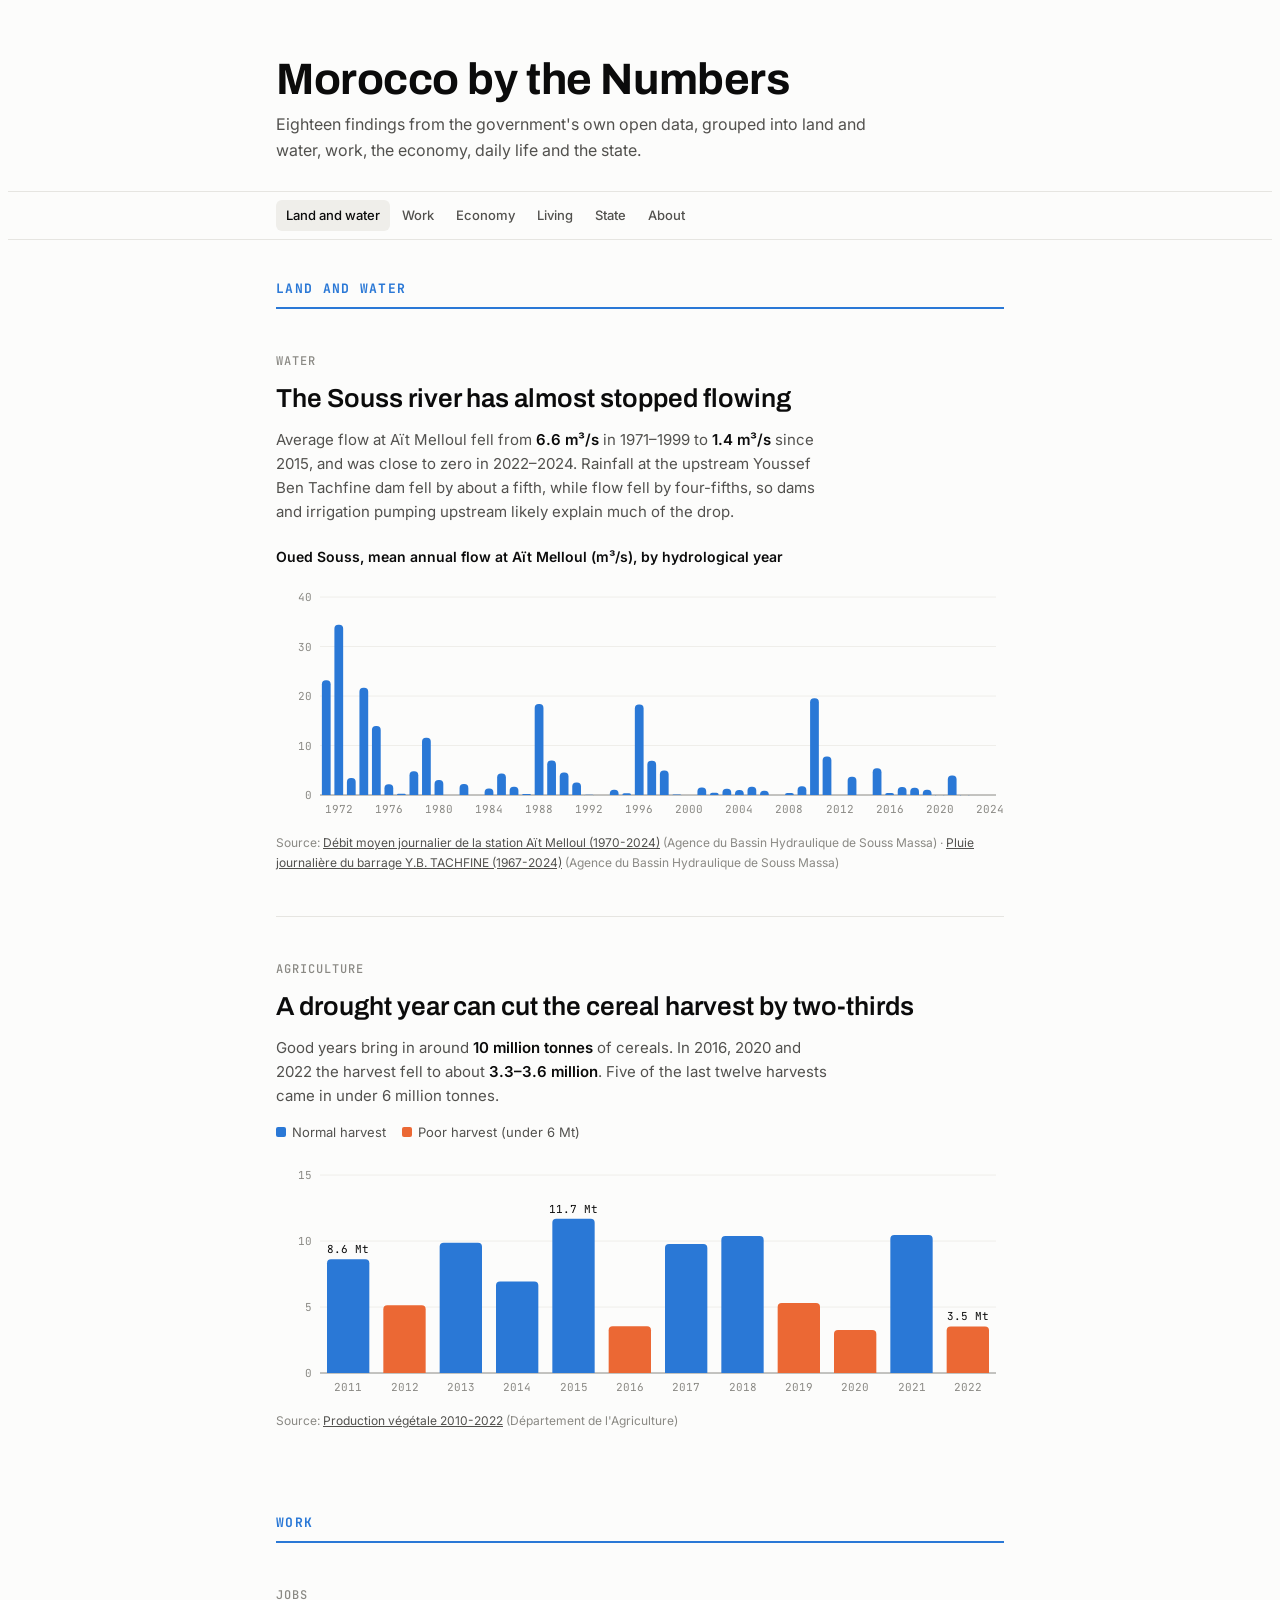
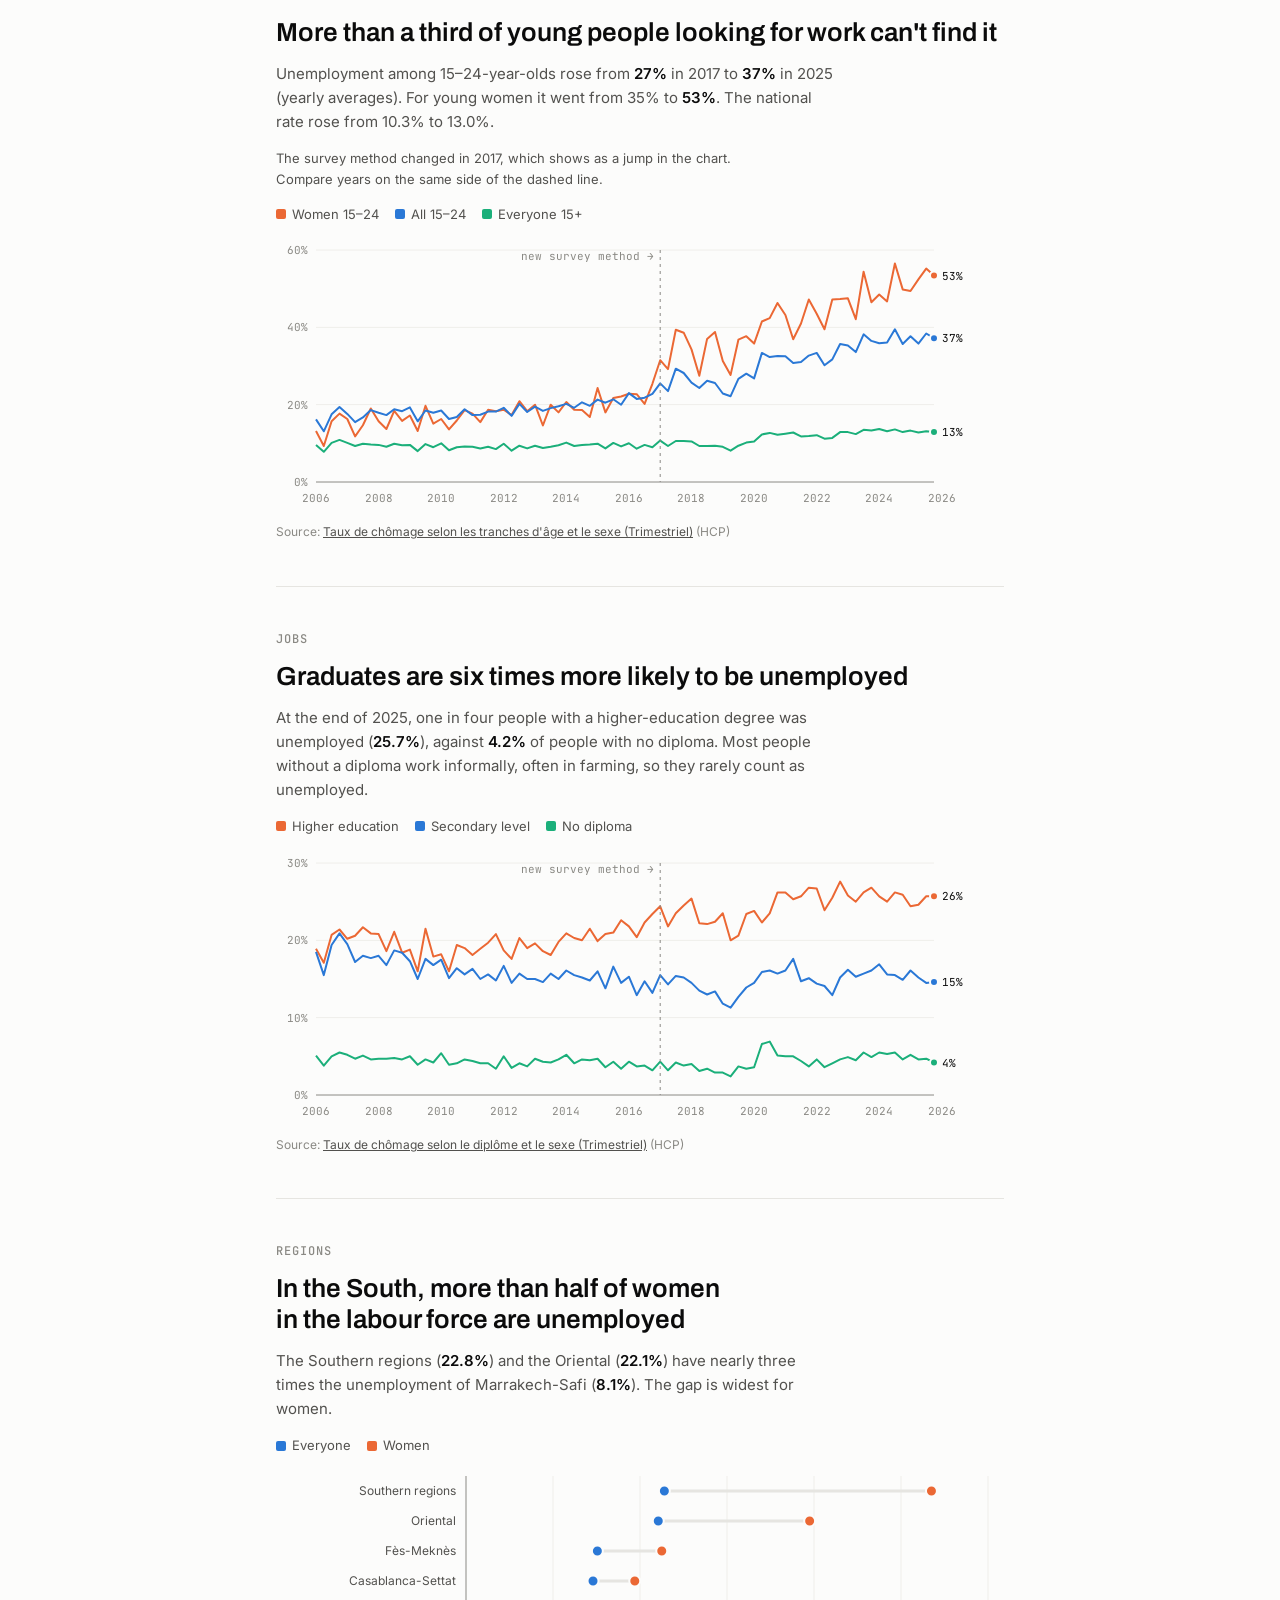
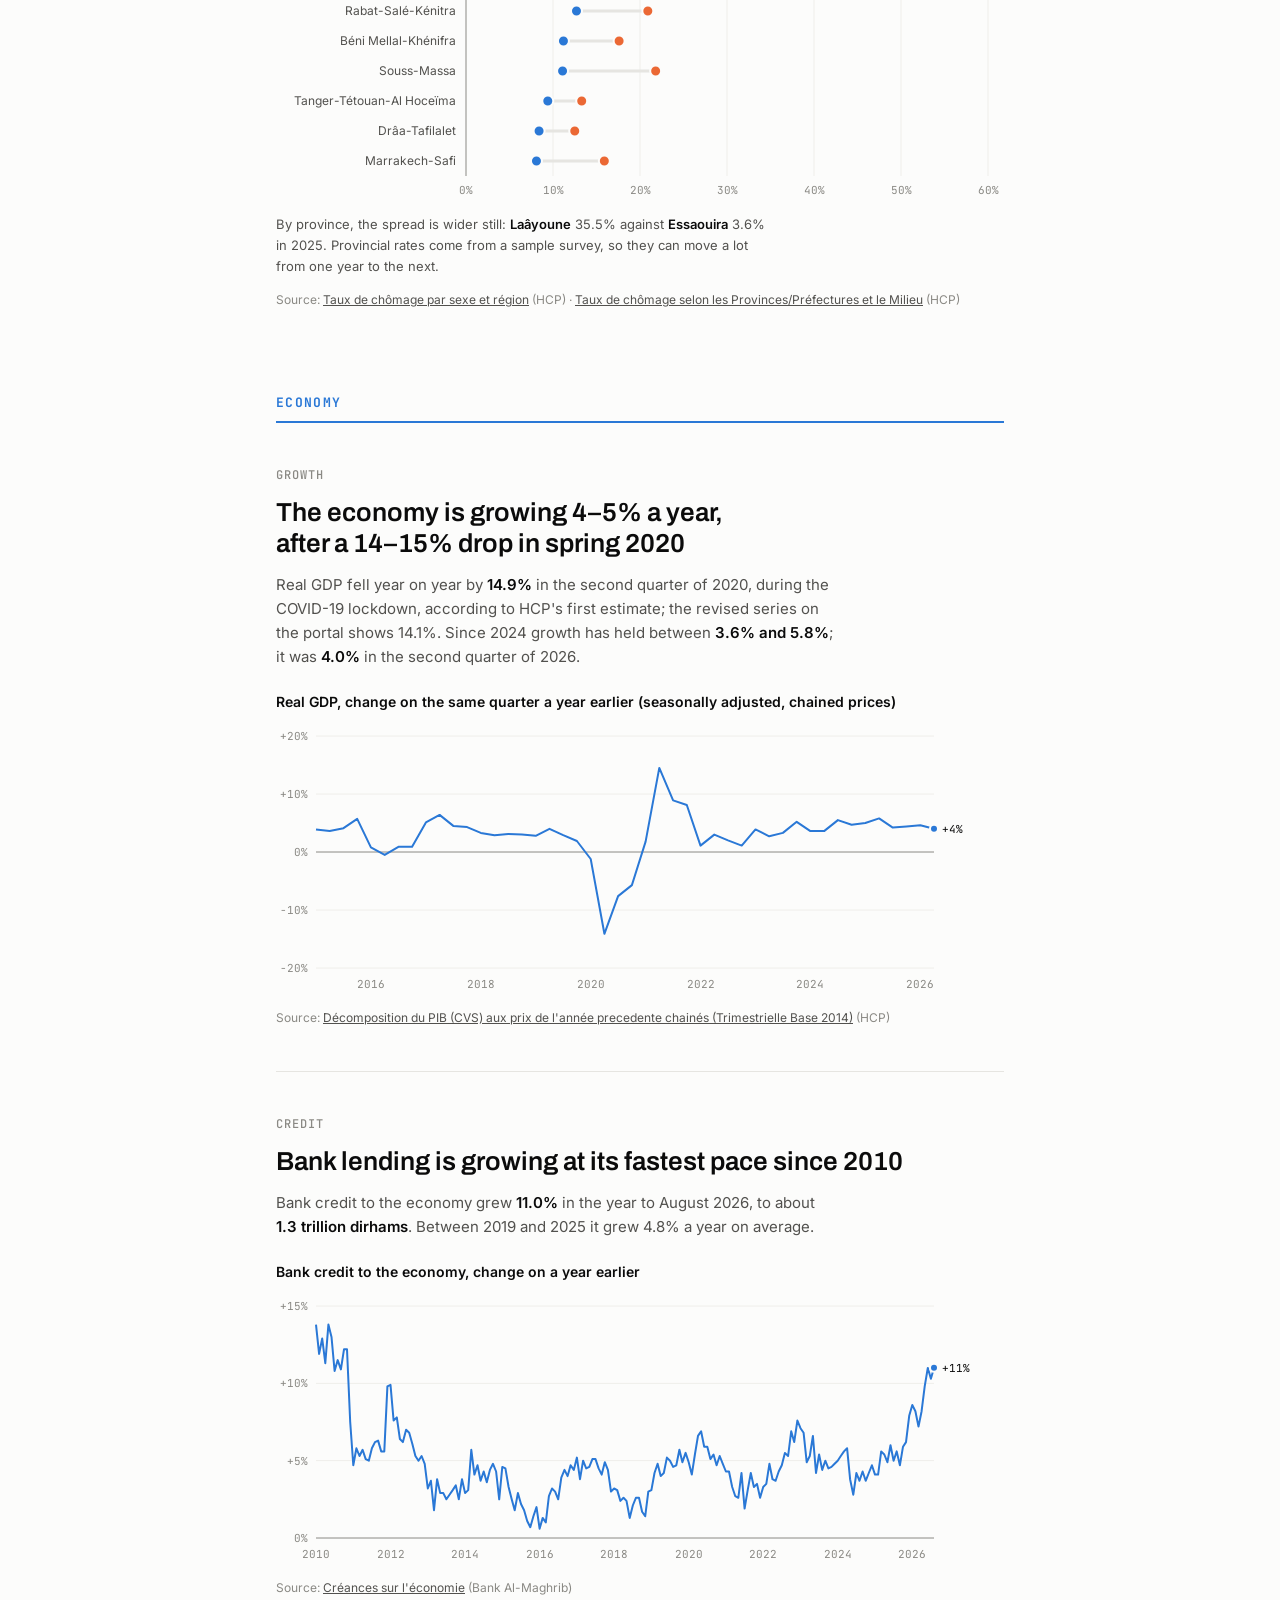
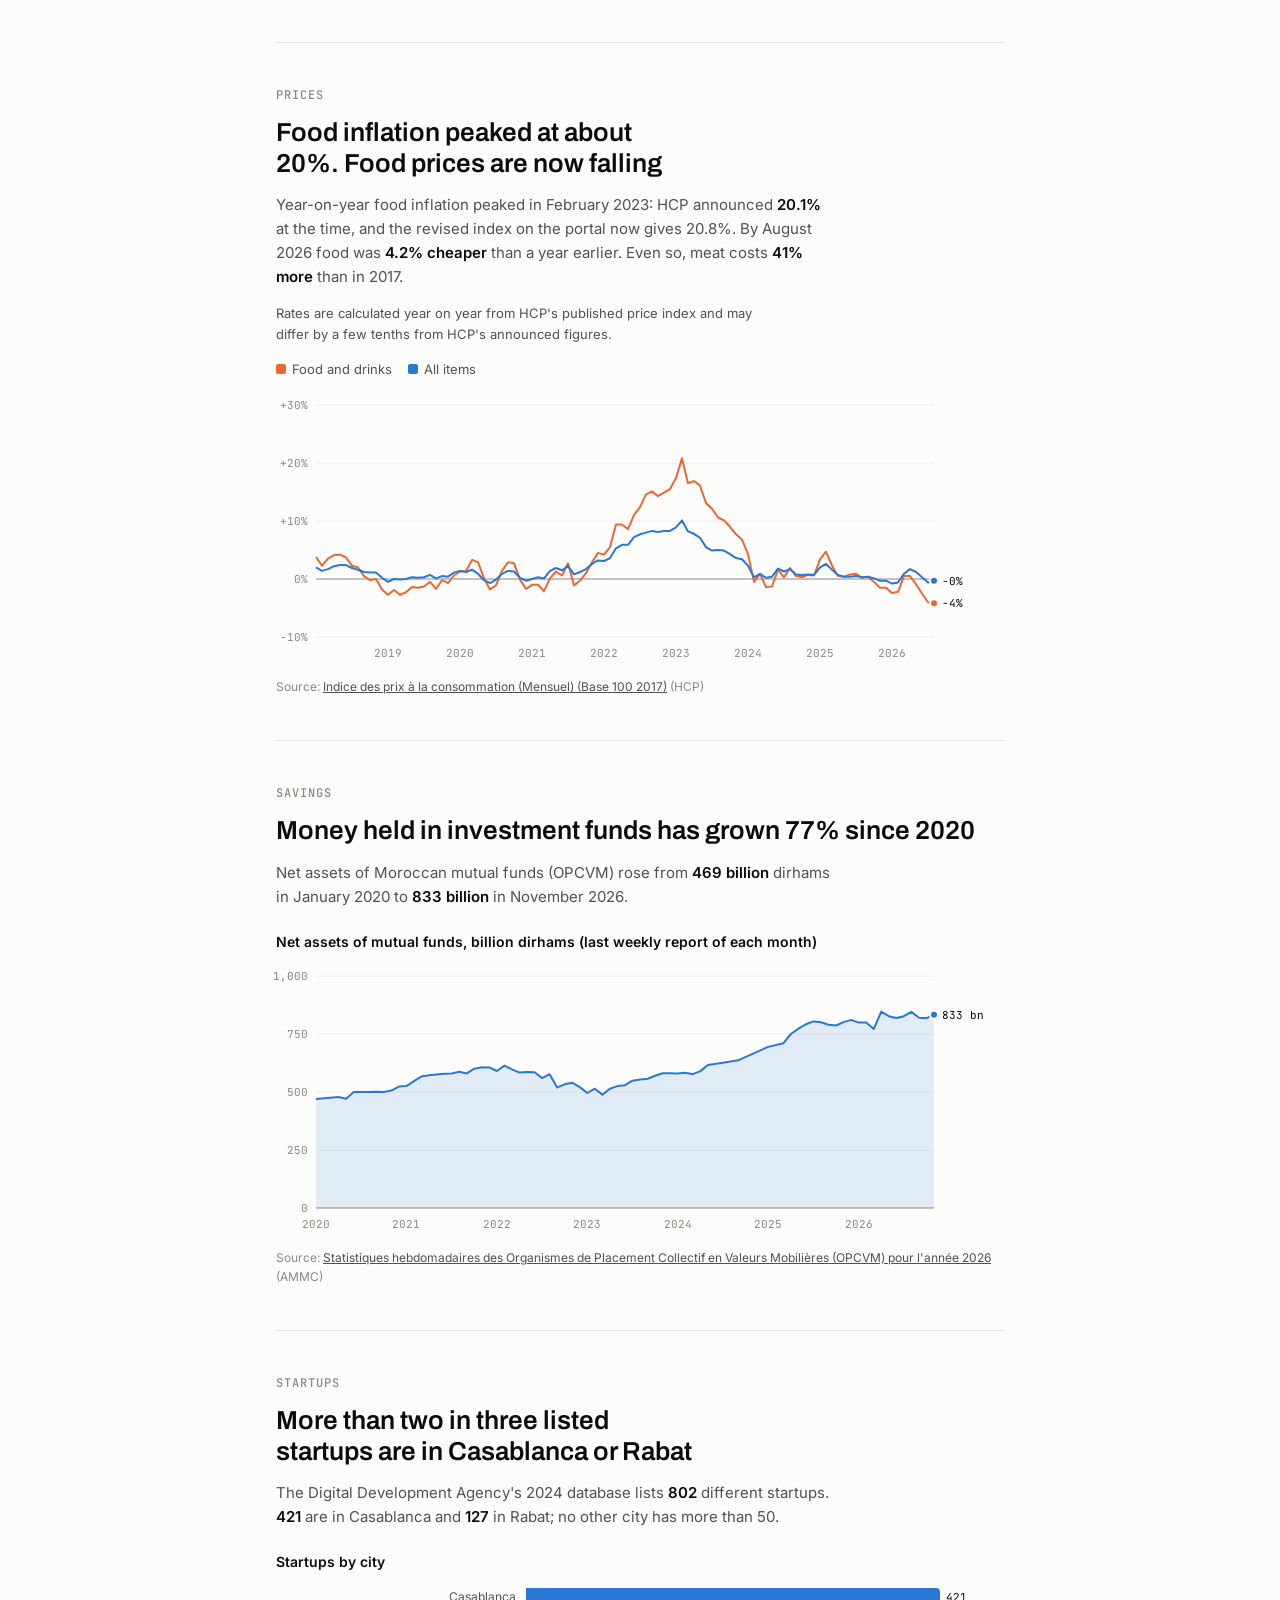
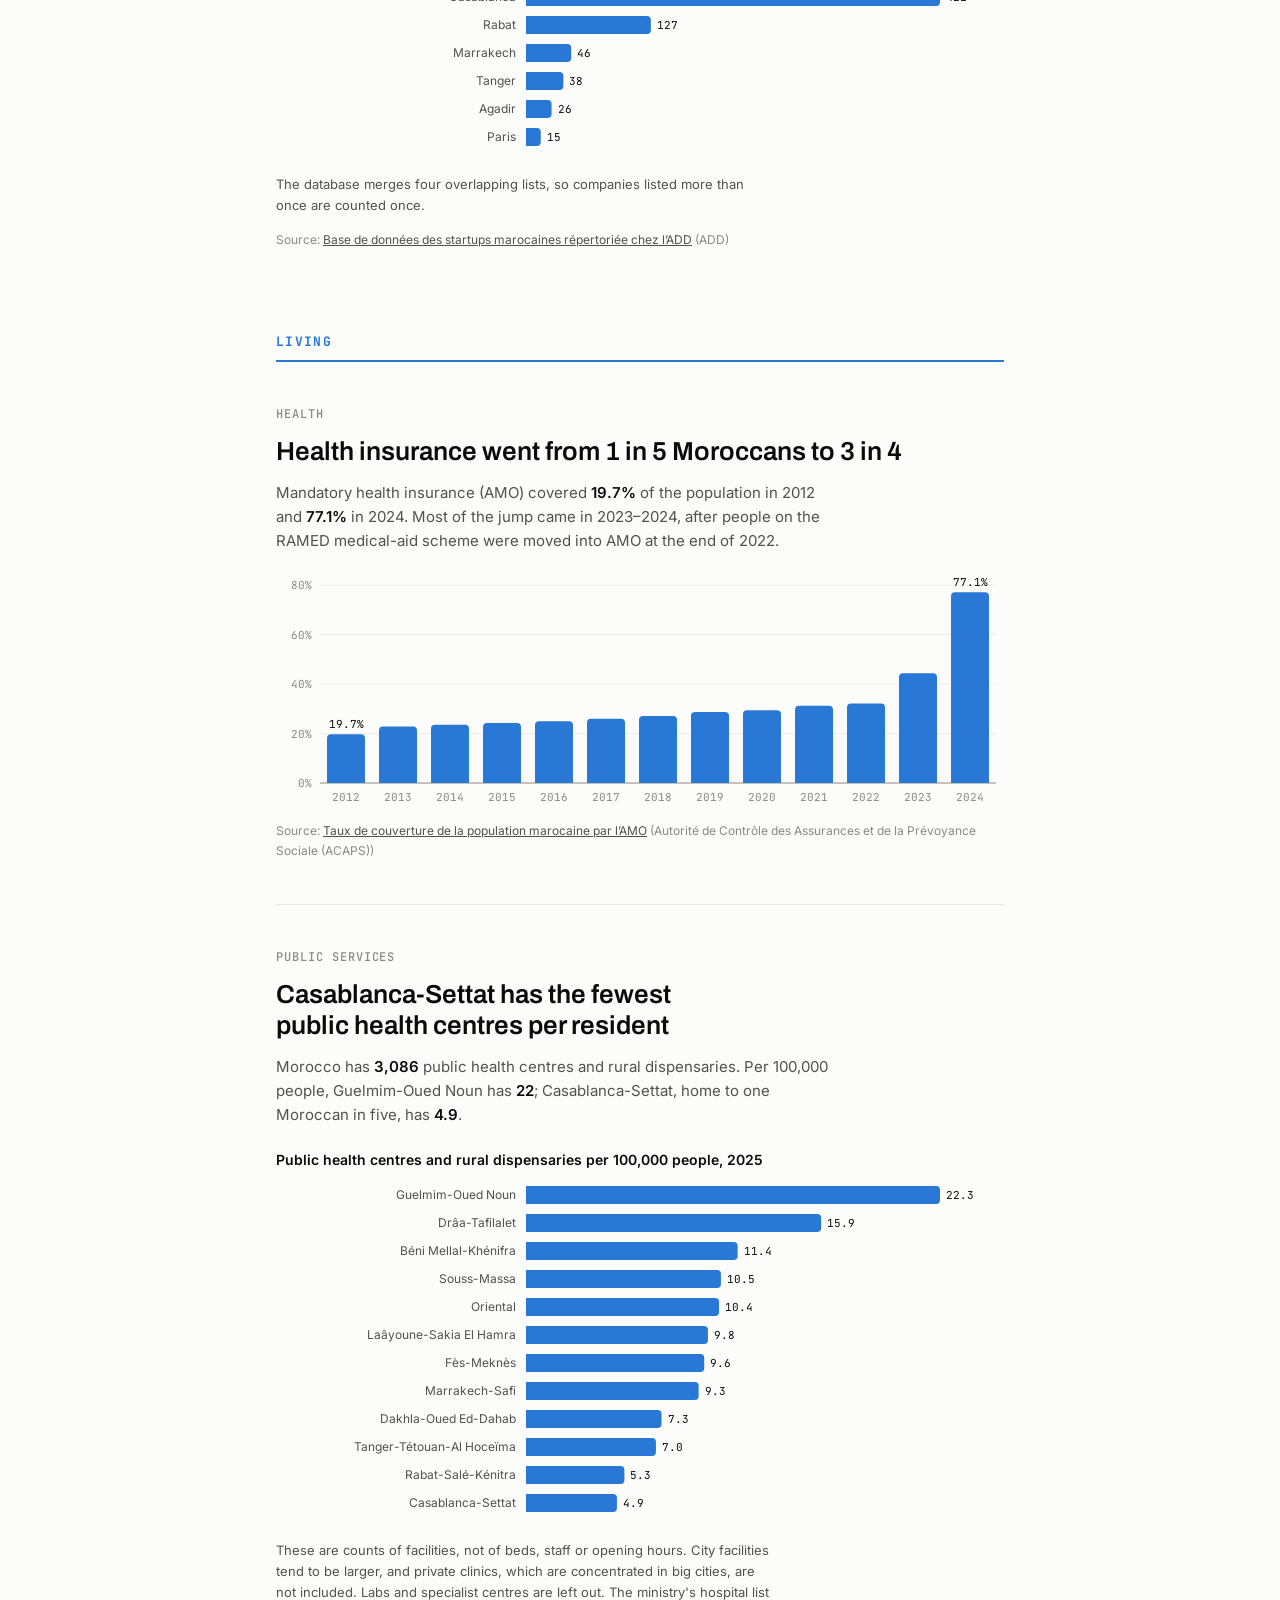
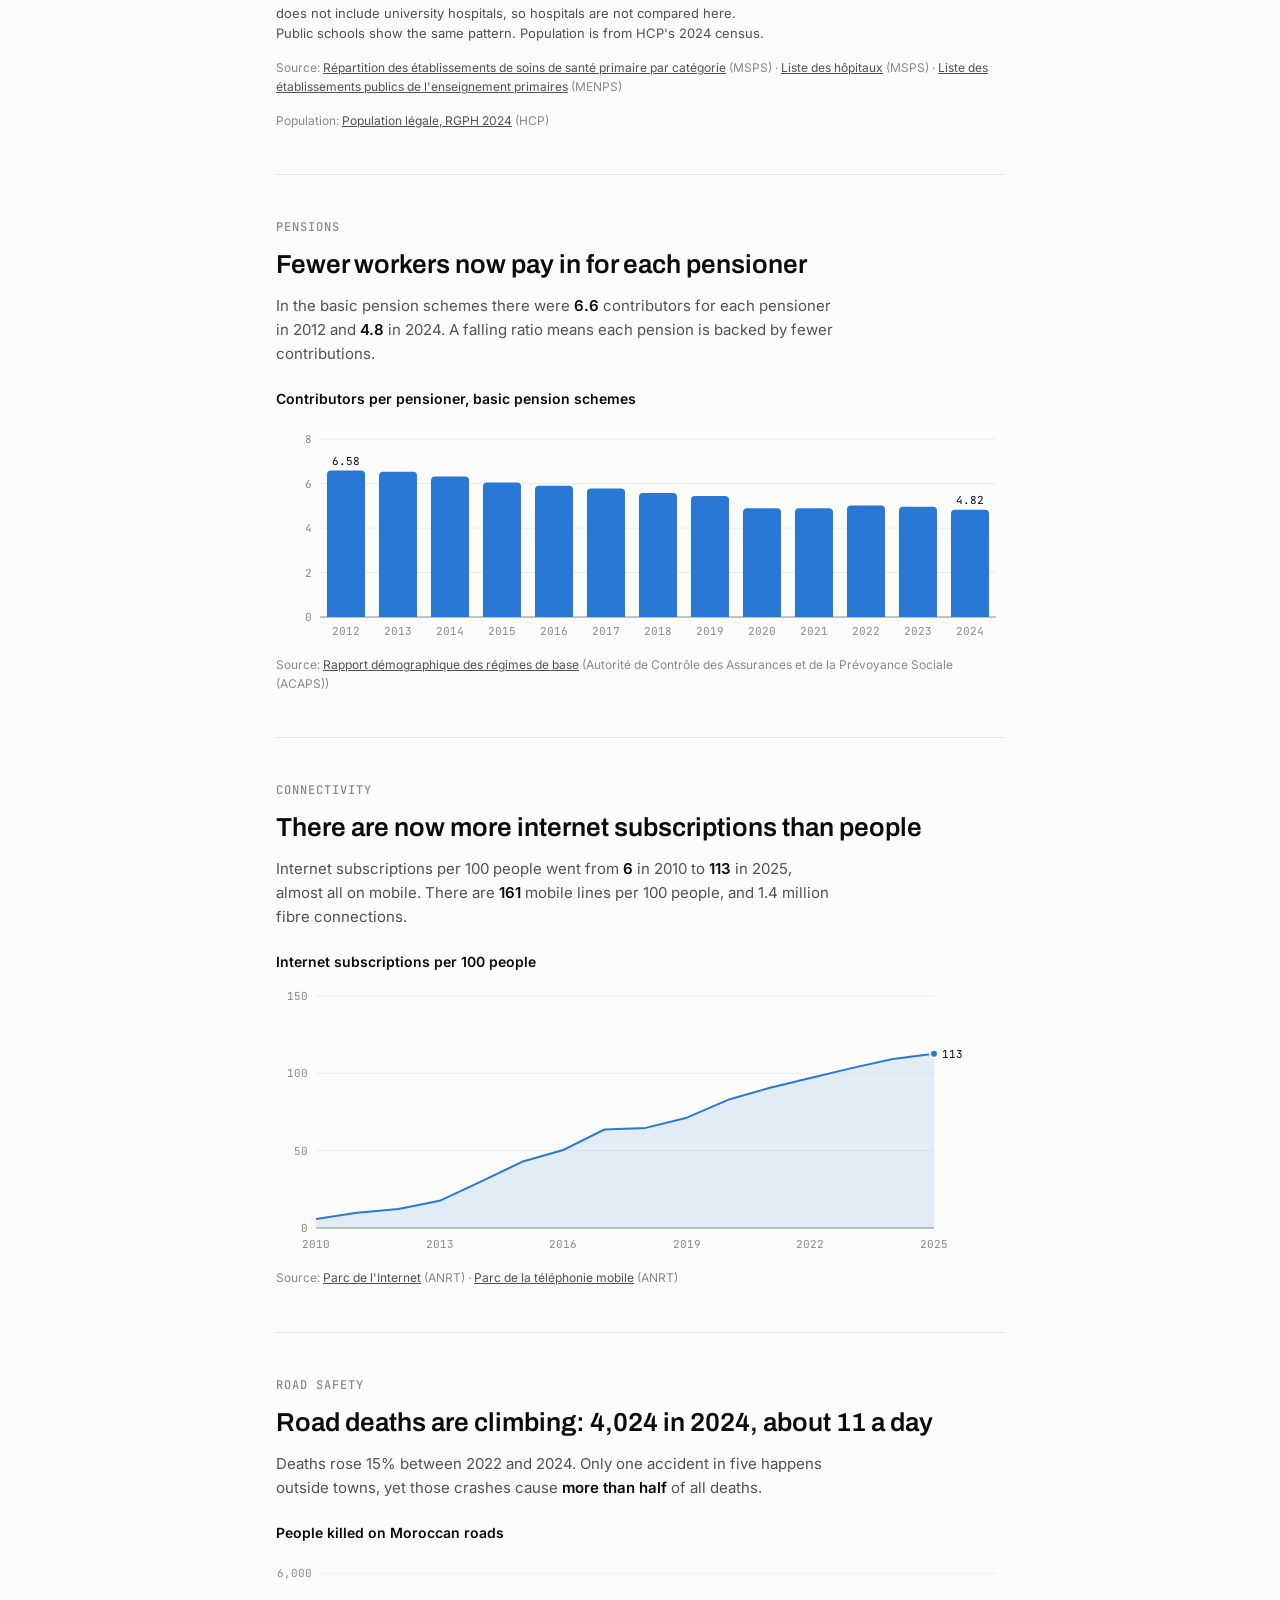
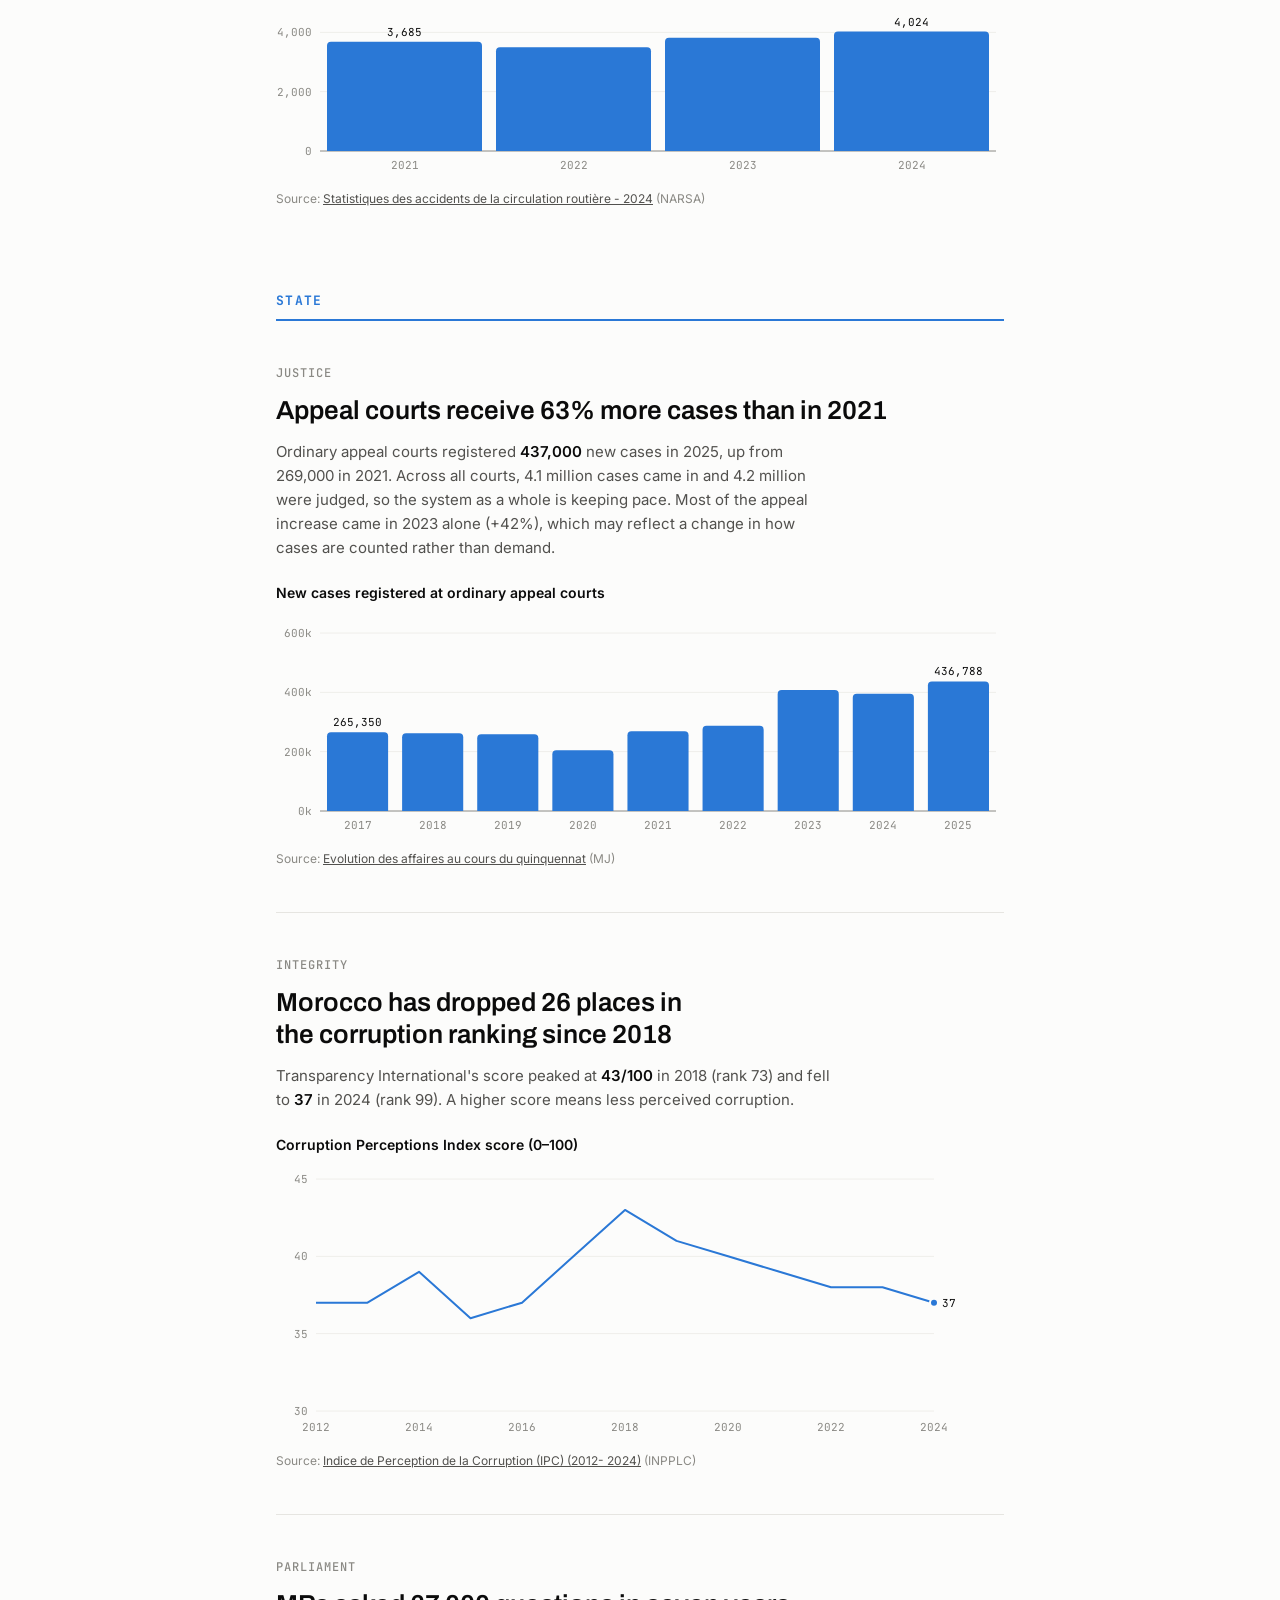
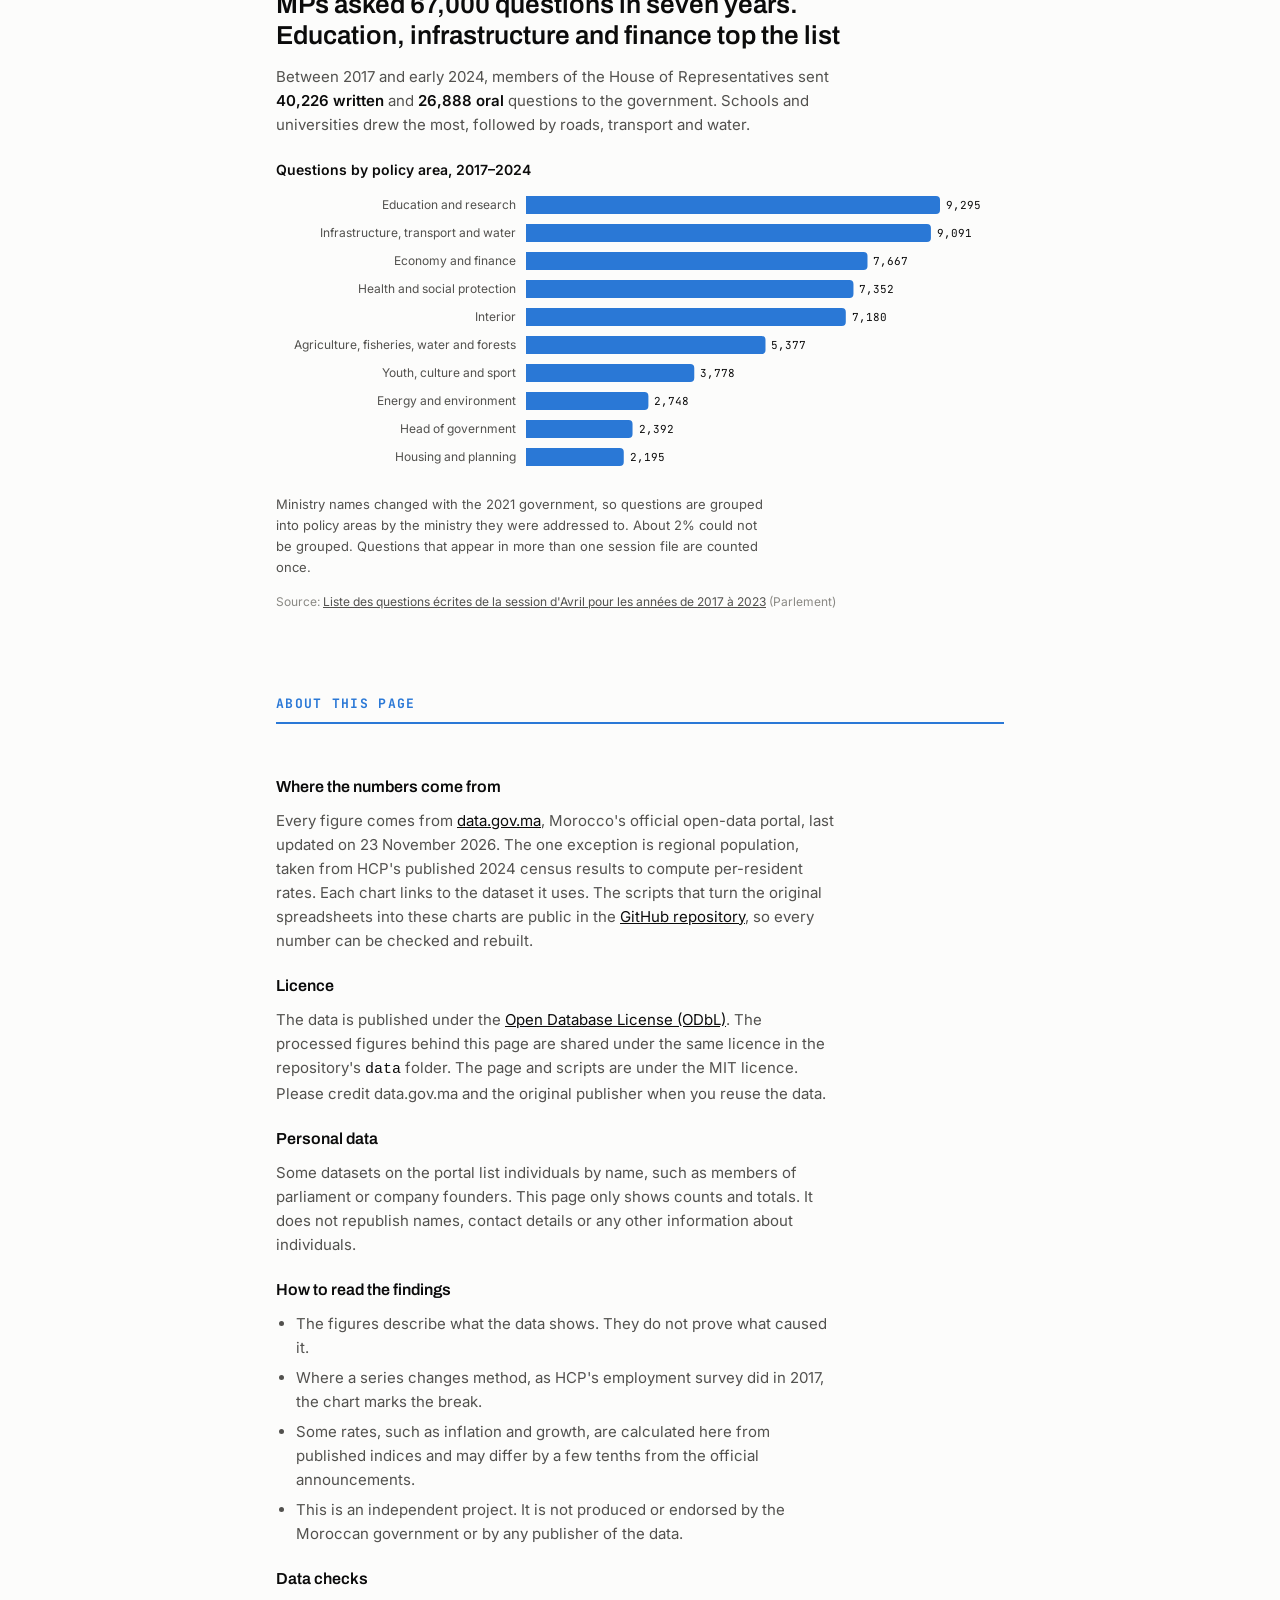
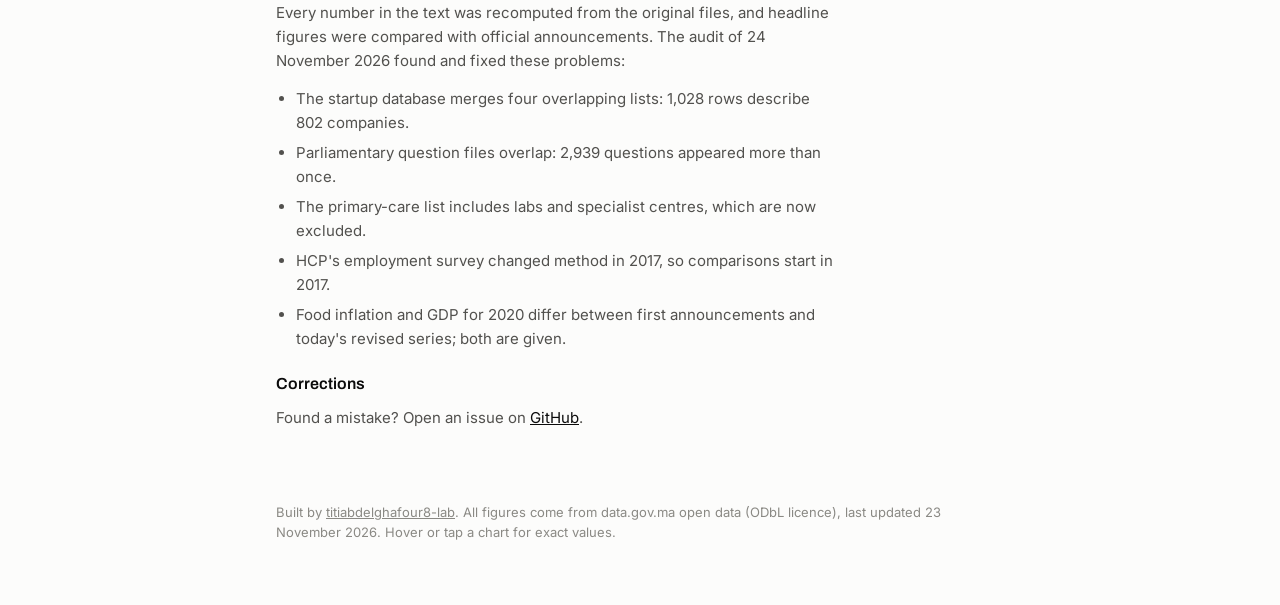
==== index.html @ b4c60bc9 "Sync data hourly instead of monthly - scripts/00_check_updates.py asks data.gov.ma for the last-modi" ====
<!doctype html>
<html lang="en">
<meta charset="utf-8">
<meta name="viewport" content="width=device-width,initial-scale=1,viewport-fit=cover">
<meta name="description" content="Eleven findings from Morocco's open data portal: water, jobs, prices, health, internet, roads, courts and integrity.">
<title>Morocco by the Numbers</title>
<meta name="claude:viewport-fit-sides" content="cover">
<link rel="stylesheet" href="https://fonts.googleapis.com/css2?family=Archivo:wght@500;600;700&family=Inter:wght@400;500;600&family=JetBrains+Mono:wght@400;500&display=swap">
<style>
/* Layout: single 760px reading column; sticky chapter bar; one finding + one chart per chapter */
:root {
  --bg: #fcfcfb; --fg: #0b0b0b; --muted: #52514e; --faint: #8a8984; --line: #e6e5e1; --grid: #efeeea;
  --s1: #2a78d6; --s2: #eb6834; --s3: #1baf7a; --tip: #ffffff;
  --display: "Archivo", "Segoe UI", system-ui, sans-serif;
  --body: "Inter", "Segoe UI", system-ui, sans-serif;
  --mono: "JetBrains Mono", ui-monospace, Consolas, monospace;
}
@media (prefers-color-scheme: dark) { :root:not([data-theme="light"]) {
  --bg: #1a1a19; --fg: #f0efec; --muted: #c3c2b7; --faint: #8f8e87; --line: #33332f; --grid: #262624;
  --s1: #3987e5; --s2: #d95926; --s3: #199e70; --tip: #242422; color-scheme: dark } }
:root[data-theme="dark"] {
  --bg: #1a1a19; --fg: #f0efec; --muted: #c3c2b7; --faint: #8f8e87; --line: #33332f; --grid: #262624;
  --s1: #3987e5; --s2: #d95926; --s3: #199e70; --tip: #242422; color-scheme: dark }

* { box-sizing: border-box }
body { background: var(--bg); color: var(--fg); font: 15px/1.6 var(--body) }
body::before { content: ""; position: fixed; inset: 0 0 auto; height: env(safe-area-inset-top, 0px); z-index: 10; background: var(--bg) }
.wrap { max-width: 760px; margin: 0 auto; padding-left: max(16px, env(safe-area-inset-left, 0px)); padding-right: max(16px, env(safe-area-inset-right, 0px)) }

header.intro .wrap { padding-block: 48px 28px; display: grid; gap: 10px }
h1 { font: 700 clamp(30px, 6vw, 44px)/1.05 var(--display); letter-spacing: -.01em; margin: 0; text-wrap: balance }
.sub { color: var(--muted); font-size: 16px; margin: 0; max-width: 60ch }

nav.chapters { position: sticky; top: env(safe-area-inset-top, 0px); z-index: 5; background: var(--bg); border-block: 1px solid var(--line) }
nav.chapters .wrap { display: flex; gap: 2px; overflow-x: auto; padding-block: 8px; scrollbar-width: none }
nav.chapters a { flex: none; color: var(--muted); text-decoration: none; font-size: 13px; font-weight: 500; padding: 5px 10px; border-radius: 6px }
nav.chapters a:hover { color: var(--fg); background: var(--grid) }
nav.chapters a.on { color: var(--fg); background: var(--grid) }
a:focus-visible { outline: 2px solid var(--s1); outline-offset: 2px }

main .wrap { display: grid; gap: 0 }
section.ch { padding-block: 44px; border-bottom: 1px solid var(--line); display: grid; gap: 14px; scroll-margin-top: 56px }
section.ch:last-child { border-bottom: 0 }
.group { scroll-margin-top: 48px }
.group-head { padding-block: 40px 0 }
.gh { font: 700 13px var(--mono); letter-spacing: .1em; text-transform: uppercase; color: var(--s1); margin: 0; padding-bottom: 10px; border-bottom: 2px solid var(--s1) }
.about h3 { font: 600 16px var(--display); margin: 10px 0 0 }
.about ul { margin: 0; padding-left: 20px; color: var(--muted); display: grid; gap: 6px; max-width: 62ch }
.about a, .about code { color: var(--fg) }
.topic { font: 500 12px var(--mono); letter-spacing: .08em; text-transform: uppercase; color: var(--faint) }
h2 { font: 600 clamp(21px, 3.4vw, 26px)/1.2 var(--display); margin: 0; text-wrap: balance }
.ch p { margin: 0; max-width: 62ch; color: var(--muted) }
.ch p b { color: var(--fg); font-weight: 600 }
.chart-title { font: 600 14px var(--body); margin: 10px 0 0 }
.legend { display: flex; flex-wrap: wrap; gap: 6px 16px; font-size: 13px; color: var(--muted) }
.legend span { display: inline-flex; align-items: center; gap: 6px }
.legend i { width: 10px; height: 10px; border-radius: 2px; display: inline-block }
.chart { width: 100%; min-width: 0; position: relative }
.chart svg { display: block; width: 100%; height: auto; overflow: visible }
.chart text { font-family: var(--mono); font-size: 11px; fill: var(--faint) }
.chart text.lbl { fill: var(--muted); font-family: var(--body); font-size: 12px }
.chart text.val { fill: var(--fg); font-size: 11px }
.source { font-size: 12px; color: var(--faint) }
.source a { color: var(--muted) }
.note { font-size: 13px; color: var(--muted); max-width: 62ch }

#tip { position: fixed; pointer-events: none; z-index: 20; background: var(--tip); color: var(--fg); border: 1px solid var(--line); border-radius: 8px; padding: 8px 10px; font-size: 12px; line-height: 1.5; box-shadow: 0 4px 14px rgb(0 0 0 / .12); min-width: 120px }
#tip b { font: 600 12px var(--body); display: block; margin-bottom: 2px }
#tip .r { display: flex; align-items: center; gap: 6px; font-family: var(--mono); font-variant-numeric: tabular-nums }
#tip .r i { width: 8px; height: 8px; border-radius: 2px }
#tip .r em { font-style: normal; color: var(--muted); font-family: var(--body); margin-right: auto; padding-right: 10px }
footer .wrap { padding-block: 28px 56px; font-size: 13px; color: var(--faint) }
@media (prefers-reduced-motion: no-preference) { html { scroll-behavior: smooth } }
</style>

<header class="intro"><div class="wrap">
  <h1>Morocco by the Numbers</h1>
  <p class="sub">Eighteen findings from the government's own open data, grouped into land and water, work, the economy, daily life and the state.</p>
</div></header>

<nav class="chapters" aria-label="Sections"><div class="wrap">
  <a href="#land">Land and water</a><a href="#work">Work</a><a href="#economy">Economy</a><a href="#living">Living</a><a href="#state">State</a><a href="#about">About</a>
</div></nav>

<main><div class="wrap">

<div class="group" id="land">
  <div class="group-head"><h2 class="gh">Land and water</h2></div>
<section class="ch" id="water">
  <span class="topic">Water</span>
  <h2>The Souss river has almost stopped flowing</h2>
  <p>Average flow at Aït Melloul fell from <b>6.6 m³/s</b> in 1971–1999 to <b>1.4 m³/s</b> since 2015, and was close to zero in 2022–2024. Rainfall at the upstream Youssef Ben Tachfine dam fell by about a fifth, while flow fell by four-fifths, so dams and irrigation pumping upstream likely explain much of the drop.</p>
  <div class="chart-title">Oued Souss, mean annual flow at Aït Melloul (m³/s), by hydrological year</div>
  <div class="chart" id="c-flow"></div>
  <span class="source" data-src="flow,rain"></span>
</section>
<section class="ch" id="harvest">
  <span class="topic">Agriculture</span>
  <h2>A drought year can cut the cereal harvest by two-thirds</h2>
  <p>Good years bring in around <b>10 million tonnes</b> of cereals. In 2016, 2020 and 2022 the harvest fell to about <b>3.3–3.6 million</b>. Five of the last twelve harvests came in under 6 million tonnes.</p>
  <div class="legend"><span><i style="background:var(--s1)"></i>Normal harvest</span><span><i style="background:var(--s2)"></i>Poor harvest (under 6 Mt)</span></div>
  <div class="chart" id="c-cereals"></div>
  <span class="source" data-src="cereals"></span>
</section>
</div>

<div class="group" id="work">
  <div class="group-head"><h2 class="gh">Work</h2></div>
<section class="ch" id="youth">
  <span class="topic">Jobs</span>
  <h2>More than a third of young people looking for work can't find it</h2>
  <p>Unemployment among 15–24-year-olds rose from <b>27%</b> in 2017 to <b>37%</b> in 2025 (yearly averages). For young women it went from 35% to <b>53%</b>. The national rate rose from 10.3% to 13.0%.</p>
  <p class="note">The survey method changed in 2017, which shows as a jump in the chart. Compare years on the same side of the dashed line.</p>
  <div class="legend"><span><i style="background:var(--s2)"></i>Women 15–24</span><span><i style="background:var(--s1)"></i>All 15–24</span><span><i style="background:var(--s3)"></i>Everyone 15+</span></div>
  <div class="chart" id="c-youth"></div>
  <span class="source" data-src="u_age"></span>
</section>
<section class="ch" id="degrees">
  <span class="topic">Jobs</span>
  <h2>Graduates are six times more likely to be unemployed</h2>
  <p>At the end of 2025, one in four people with a higher-education degree was unemployed (<b>25.7%</b>), against <b>4.2%</b> of people with no diploma. Most people without a diploma work informally, often in farming, so they rarely count as unemployed.</p>
  <div class="legend"><span><i style="background:var(--s2)"></i>Higher education</span><span><i style="background:var(--s1)"></i>Secondary level</span><span><i style="background:var(--s3)"></i>No diploma</span></div>
  <div class="chart" id="c-degrees"></div>
  <span class="source" data-src="u_dip"></span>
</section>
<section class="ch" id="regions">
  <span class="topic">Regions</span>
  <h2>In the South, more than half of women in the labour force are unemployed</h2>
  <p>The Southern regions (<b>22.8%</b>) and the Oriental (<b>22.1%</b>) have nearly three times the unemployment of Marrakech-Safi (<b>8.1%</b>). The gap is widest for women.</p>
  <div class="legend"><span><i style="background:var(--s1)"></i>Everyone</span><span><i style="background:var(--s2)"></i>Women</span></div>
  <div class="chart" id="c-regions"></div>
  <p class="note" id="prov-note"></p>
  <span class="source" data-src="region,prov"></span>
</section>
</div>

<div class="group" id="economy">
  <div class="group-head"><h2 class="gh">Economy</h2></div>
<section class="ch" id="gdp">
  <span class="topic">Growth</span>
  <h2>The economy is growing 4–5% a year, after a 14–15% drop in spring 2020</h2>
  <p>Real GDP fell year on year by <b>14.9%</b> in the second quarter of 2020, during the COVID-19 lockdown, according to HCP's first estimate; the revised series on the portal shows 14.1%. Since 2024 growth has held between <b>3.6% and 5.8%</b>; it was <b>4.0%</b> in the second quarter of 2026.</p>
  <div class="chart-title">Real GDP, change on the same quarter a year earlier (seasonally adjusted, chained prices)</div>
  <div class="chart" id="c-gdp"></div>
  <span class="source" data-src="gdp"></span>
</section>
<section class="ch" id="credit">
  <span class="topic">Credit</span>
  <h2>Bank lending is growing at its fastest pace since 2010</h2>
  <p>Bank credit to the economy grew <b>11.0%</b> in the year to August 2026, to about <b>1.3 trillion dirhams</b>. Between 2019 and 2025 it grew 4.8% a year on average.</p>
  <div class="chart-title">Bank credit to the economy, change on a year earlier</div>
  <div class="chart" id="c-credit"></div>
  <span class="source" data-src="credit"></span>
</section>
<section class="ch" id="prices">
  <span class="topic">Prices</span>
  <h2>Food inflation peaked at about 20%. Food prices are now falling</h2>
  <p>Year-on-year food inflation peaked in February 2023: HCP announced <b>20.1%</b> at the time, and the revised index on the portal now gives 20.8%. By August 2026 food was <b>4.2% cheaper</b> than a year earlier. Even so, meat costs <b>41% more</b> than in 2017.</p>
  <p class="note">Rates are calculated year on year from HCP's published price index and may differ by a few tenths from HCP's announced figures.</p>
  <div class="legend"><span><i style="background:var(--s2)"></i>Food and drinks</span><span><i style="background:var(--s1)"></i>All items</span></div>
  <div class="chart" id="c-prices"></div>
  <span class="source" data-src="cpi"></span>
</section>
<section class="ch" id="funds">
  <span class="topic">Savings</span>
  <h2>Money held in investment funds has grown 77% since 2020</h2>
  <p>Net assets of Moroccan mutual funds (OPCVM) rose from <b>469 billion</b> dirhams in January 2020 to <b>833 billion</b> in November 2026.</p>
  <div class="chart-title">Net assets of mutual funds, billion dirhams (last weekly report of each month)</div>
  <div class="chart" id="c-funds"></div>
  <span class="source" data-src="funds"></span>
</section>
<section class="ch" id="startups">
  <span class="topic">Startups</span>
  <h2>More than two in three listed startups are in Casablanca or Rabat</h2>
  <p>The Digital Development Agency's 2024 database lists <b>802</b> different startups. <b>421</b> are in Casablanca and <b>127</b> in Rabat; no other city has more than 50.</p>
  <div class="chart-title">Startups by city</div>
  <div class="chart" id="c-startups"></div>
  <p class="note">The database merges four overlapping lists, so companies listed more than once are counted once.</p>
  <span class="source" data-src="startups"></span>
</section>
</div>

<div class="group" id="living">
  <div class="group-head"><h2 class="gh">Living</h2></div>
<section class="ch" id="health">
  <span class="topic">Health</span>
  <h2>Health insurance went from 1 in 5 Moroccans to 3 in 4</h2>
  <p>Mandatory health insurance (AMO) covered <b>19.7%</b> of the population in 2012 and <b>77.1%</b> in 2024. Most of the jump came in 2023–2024, after people on the RAMED medical-aid scheme were moved into AMO at the end of 2022.</p>
  <div class="chart" id="c-amo"></div>
  <span class="source" data-src="amo"></span>
</section>
<section class="ch" id="services">
  <span class="topic">Public services</span>
  <h2>Casablanca-Settat has the fewest public health centres per resident</h2>
  <p>Morocco has <b>3,086</b> public health centres and rural dispensaries. Per 100,000 people, Guelmim-Oued Noun has <b>22</b>; Casablanca-Settat, home to one Moroccan in five, has <b>4.9</b>.</p>
  <div class="chart-title">Public health centres and rural dispensaries per 100,000 people, 2025</div>
  <div class="chart" id="c-services"></div>
  <p class="note">These are counts of facilities, not of beds, staff or opening hours. City facilities tend to be larger, and private clinics, which are concentrated in big cities, are not included. Labs and specialist centres are left out. The ministry's hospital list does not include university hospitals, so hospitals are not compared here. Public schools show the same pattern. Population is from HCP's 2024 census.</p>
  <span class="source" data-src="primary_care,hospitals,schools"></span>
  <span class="source">Population: <a href="https://www.hcp.ma/Population-legale-du-Royaume-du-Maroc-repartie-par-regions-provinces-et-prefectures-et-communes-selon-les-resultats-du_a3974.html" target="_blank" rel="noopener">Population légale, RGPH 2024</a> (HCP)</span>
</section>
<section class="ch" id="pensions">
  <span class="topic">Pensions</span>
  <h2>Fewer workers now pay in for each pensioner</h2>
  <p>In the basic pension schemes there were <b>6.6</b> contributors for each pensioner in 2012 and <b>4.8</b> in 2024. A falling ratio means each pension is backed by fewer contributions.</p>
  <div class="chart-title">Contributors per pensioner, basic pension schemes</div>
  <div class="chart" id="c-pensions"></div>
  <span class="source" data-src="pensions"></span>
</section>
<section class="ch" id="internet">
  <span class="topic">Connectivity</span>
  <h2>There are now more internet subscriptions than people</h2>
  <p>Internet subscriptions per 100 people went from <b>6</b> in 2010 to <b>113</b> in 2025, almost all on mobile. There are <b>161</b> mobile lines per 100 people, and 1.4 million fibre connections.</p>
  <div class="chart-title">Internet subscriptions per 100 people</div>
  <div class="chart" id="c-internet"></div>
  <span class="source" data-src="internet,mobile"></span>
</section>
<section class="ch" id="roads">
  <span class="topic">Road safety</span>
  <h2>Road deaths are climbing: 4,024 in 2024, about 11 a day</h2>
  <p>Deaths rose 15% between 2022 and 2024. Only one accident in five happens outside towns, yet those crashes cause <b>more than half</b> of all deaths.</p>
  <div class="chart-title">People killed on Moroccan roads</div>
  <div class="chart" id="c-roads"></div>
  <span class="source" data-src="roads"></span>
</section>
</div>

<div class="group" id="state">
  <div class="group-head"><h2 class="gh">State</h2></div>
<section class="ch" id="courts">
  <span class="topic">Justice</span>
  <h2>Appeal courts receive 63% more cases than in 2021</h2>
  <p>Ordinary appeal courts registered <b>437,000</b> new cases in 2025, up from 269,000 in 2021. Across all courts, 4.1 million cases came in and 4.2 million were judged, so the system as a whole is keeping pace. Most of the appeal increase came in 2023 alone (+42%), which may reflect a change in how cases are counted rather than demand.</p>
  <div class="chart-title">New cases registered at ordinary appeal courts</div>
  <div class="chart" id="c-courts"></div>
  <span class="source" data-src="courts"></span>
</section>
<section class="ch" id="integrity">
  <span class="topic">Integrity</span>
  <h2>Morocco has dropped 26 places in the corruption ranking since 2018</h2>
  <p>Transparency International's score peaked at <b>43/100</b> in 2018 (rank 73) and fell to <b>37</b> in 2024 (rank 99). A higher score means less perceived corruption.</p>
  <div class="chart-title">Corruption Perceptions Index score (0–100)</div>
  <div class="chart" id="c-corr"></div>
  <span class="source" data-src="corr"></span>
</section>
<section class="ch" id="parliament">
  <span class="topic">Parliament</span>
  <h2>MPs asked 67,000 questions in seven years. Education, infrastructure and finance top the list</h2>
  <p>Between 2017 and early 2024, members of the House of Representatives sent <b>40,226 written</b> and <b>26,888 oral</b> questions to the government. Schools and universities drew the most, followed by roads, transport and water.</p>
  <div class="chart-title">Questions by policy area, 2017–2024</div>
  <div class="chart" id="c-parl"></div>
  <p class="note">Ministry names changed with the 2021 government, so questions are grouped into policy areas by the ministry they were addressed to. About 2% could not be grouped. Questions that appear in more than one session file are counted once.</p>
  <span class="source" data-src="parliament"></span>
</section>
</div>

<div class="group" id="about">
  <div class="group-head"><h2 class="gh">About this page</h2></div>
  <section class="ch about">
    <h3>Where the numbers come from</h3>
    <p>Every figure comes from <a href="https://www.data.gov.ma" target="_blank" rel="noopener">data.gov.ma</a>, Morocco's official open-data portal, last updated on <span class="updated">23 November 2026</span>. The one exception is regional population, taken from HCP's published 2024 census results to compute per-resident rates. Each chart links to the dataset it uses. The scripts that turn the original spreadsheets into these charts are public in the <a href="https://github.com/titiabdelghafour8-lab/morocco-by-the-numbers" target="_blank" rel="noopener">GitHub repository</a>, so every number can be checked and rebuilt.</p>
    <h3>Licence</h3>
    <p>The data is published under the <a href="https://opendatacommons.org/licenses/odbl/1-0/" target="_blank" rel="noopener">Open Database License (ODbL)</a>. The processed figures behind this page are shared under the same licence in the repository's <code>data</code> folder. The page and scripts are under the MIT licence. Please credit data.gov.ma and the original publisher when you reuse the data.</p>
    <h3>Personal data</h3>
    <p>Some datasets on the portal list individuals by name, such as members of parliament or company founders. This page only shows counts and totals. It does not republish names, contact details or any other information about individuals.</p>
    <h3>How to read the findings</h3>
    <ul>
      <li>The figures describe what the data shows. They do not prove what caused it.</li>
      <li>Where a series changes method, as HCP's employment survey did in 2017, the chart marks the break.</li>
      <li>Some rates, such as inflation and growth, are calculated here from published indices and may differ by a few tenths from the official announcements.</li>
      <li>This is an independent project. It is not produced or endorsed by the Moroccan government or by any publisher of the data.</li>
    </ul>
    <h3>Data checks</h3>
    <p>Every number in the text was recomputed from the original files, and headline figures were compared with official announcements. The audit of 24 November 2026 found and fixed these problems:</p>
    <ul>
      <li>The startup database merges four overlapping lists: 1,028 rows describe 802 companies.</li>
      <li>Parliamentary question files overlap: 2,939 questions appeared more than once.</li>
      <li>The primary-care list includes labs and specialist centres, which are now excluded.</li>
      <li>HCP's employment survey changed method in 2017, so comparisons start in 2017.</li>
      <li>Food inflation and GDP for 2020 differ between first announcements and today's revised series; both are given.</li>
    </ul>
    <h3>Corrections</h3>
    <p>Found a mistake? Open an issue on <a href="https://github.com/titiabdelghafour8-lab/morocco-by-the-numbers/issues" target="_blank" rel="noopener">GitHub</a>.</p>
  </section>
</div>

</div></main>
<footer><div class="wrap">Built by <a href="https://github.com/titiabdelghafour8-lab" style="color:inherit">titiabdelghafour8-lab</a>. All figures come from data.gov.ma open data (ODbL licence), last updated <span class="updated">23 November 2026</span>. Hover or tap a chart for exact values.</div></footer>
<div id="tip" hidden></div>

<script>
const DATA = {"flow":[[1971,23.18],[1972,34.38],[1973,3.44],[1974,21.66],[1975,13.92],[1976,2.18],[1977,0.25],[1978,4.81],[1979,11.57],[1980,3.04],[1981,0.0],[1982,2.2],[1983,0.0],[1984,1.33],[1985,4.32],[1986,1.65],[1987,0.18],[1988,18.37],[1989,6.95],[1990,4.53],[1991,2.54],[1992,0.06],[1993,0.0],[1994,1.06],[1995,0.37],[1996,18.3],[1997,6.93],[1998,4.93],[1999,0.08],[2000,0.0],[2001,1.51],[2002,0.47],[2003,1.28],[2004,1.02],[2005,1.65],[2006,0.86],[2007,0.0],[2008,0.42],[2009,1.77],[2010,19.56],[2011,7.79],[2012,0.0],[2013,3.69],[2014,0.0],[2015,5.4],[2016,0.38],[2017,1.62],[2018,1.46],[2019,1.04],[2020,0.02],[2021,3.95],[2022,0.02],[2023,0.0],[2024,0.0]],"rain":[[1969,361.0],[1971,269.0],[1972,192.0],[1973,238.0],[1974,187.0],[1975,23.0],[1976,74.0],[1977,110.0],[1978,234.0],[1979,102.0],[1980,196.0],[1981,67.0],[1982,176.0],[1983,94.0],[1984,117.0],[1985,148.0],[1986,172.0],[1987,56.0],[1988,220.0],[1989,212.0],[1990,174.0],[1991,186.0],[1992,63.0],[1993,58.0],[1994,102.0],[1995,70.0],[1996,375.0],[1997,166.0],[1998,150.0],[1999,154.0],[2000,60.0],[2001,60.0],[2002,184.0],[2003,125.0],[2004,183.0],[2005,192.0],[2006,175.0],[2007,55.0],[2008,66.0],[2009,223.0],[2011,216.0],[2012,48.0],[2013,148.0],[2014,74.0],[2015,258.0],[2016,72.0],[2017,131.0],[2018,135.0],[2019,125.0],[2020,56.0],[2021,174.0],[2022,94.0],[2023,119.0],[2024,97.0]],"cereals":[[2011,8.62],[2012,5.13],[2013,9.86],[2014,6.93],[2015,11.69],[2016,3.55],[2017,9.78],[2018,10.38],[2019,5.3],[2020,3.25],[2021,10.45],[2022,3.53]],"u_total":[[2006.0,9.6],[2006.25,7.8],[2006.5,10.1],[2006.75,10.9],[2007.0,10.1],[2007.25,9.3],[2007.5,9.9],[2007.75,9.7],[2008.0,9.6],[2008.25,9.1],[2008.5,9.9],[2008.75,9.5],[2009.0,9.6],[2009.25,8.0],[2009.5,9.8],[2009.75,9.0],[2010.0,10.0],[2010.25,8.2],[2010.5,9.0],[2010.75,9.2],[2011.0,9.1],[2011.25,8.7],[2011.5,9.1],[2011.75,8.5],[2012.0,9.9],[2012.25,8.1],[2012.5,9.4],[2012.75,8.7],[2013.0,9.4],[2013.25,8.8],[2013.5,9.1],[2013.75,9.5],[2014.0,10.2],[2014.25,9.3],[2014.5,9.6],[2014.75,9.7],[2015.0,9.9],[2015.25,8.7],[2015.5,10.1],[2015.75,9.2],[2016.0,10.0],[2016.25,8.6],[2016.5,9.6],[2016.75,9.0],[2017.0,10.7],[2017.25,9.3],[2017.5,10.6],[2017.75,10.6],[2018.0,10.5],[2018.25,9.3],[2018.5,9.3],[2018.75,9.4],[2019.0,9.1],[2019.25,8.1],[2019.5,9.4],[2019.75,10.2],[2020.0,10.5],[2020.25,12.3],[2020.5,12.7],[2020.75,12.2],[2021.0,12.5],[2021.25,12.8],[2021.5,11.8],[2021.75,11.9],[2022.0,12.1],[2022.25,11.2],[2022.5,11.4],[2022.75,12.9],[2023.0,12.9],[2023.25,12.4],[2023.5,13.5],[2023.75,13.3],[2024.0,13.7],[2024.25,13.1],[2024.5,13.6],[2024.75,12.9],[2025.0,13.3],[2025.25,12.8],[2025.5,13.1],[2025.75,12.9]],"u_youth":[[2006.0,16.2],[2006.25,13.1],[2006.5,17.5],[2006.75,19.4],[2007.0,17.6],[2007.25,15.5],[2007.5,16.7],[2007.75,18.6],[2008.0,17.9],[2008.25,17.3],[2008.5,18.8],[2008.75,18.3],[2009.0,19.3],[2009.25,15.7],[2009.5,18.5],[2009.75,17.9],[2010.0,18.5],[2010.25,16.3],[2010.5,16.8],[2010.75,18.8],[2011.0,17.3],[2011.25,17.4],[2011.5,18.2],[2011.75,18.2],[2012.0,19.2],[2012.25,17.1],[2012.5,20.2],[2012.75,18.1],[2013.0,19.5],[2013.25,18.4],[2013.5,19.1],[2013.75,19.6],[2014.0,20.2],[2014.25,19.2],[2014.5,20.6],[2014.75,19.7],[2015.0,21.3],[2015.25,20.5],[2015.5,21.4],[2015.75,20.0],[2016.0,23.0],[2016.25,21.5],[2016.5,21.8],[2016.75,22.8],[2017.0,25.5],[2017.25,23.5],[2017.5,29.3],[2017.75,28.2],[2018.0,25.7],[2018.25,24.3],[2018.5,26.2],[2018.75,25.6],[2019.0,22.9],[2019.25,22.2],[2019.5,26.7],[2019.75,28.0],[2020.0,26.8],[2020.25,33.4],[2020.5,32.3],[2020.75,32.6],[2021.0,32.5],[2021.25,30.8],[2021.5,31.0],[2021.75,32.7],[2022.0,33.4],[2022.25,30.2],[2022.5,31.7],[2022.75,35.7],[2023.0,35.3],[2023.25,33.6],[2023.5,38.2],[2023.75,36.5],[2024.0,35.9],[2024.25,36.1],[2024.5,39.5],[2024.75,35.7],[2025.0,37.7],[2025.25,35.8],[2025.5,38.4],[2025.75,37.2]],"u_youth_w":[[2006.0,13.2],[2006.25,9.3],[2006.5,15.7],[2006.75,17.7],[2007.0,16.3],[2007.25,11.8],[2007.5,14.7],[2007.75,19.0],[2008.0,15.7],[2008.25,13.7],[2008.5,18.4],[2008.75,15.8],[2009.0,17.2],[2009.25,13.2],[2009.5,19.7],[2009.75,15.1],[2010.0,16.3],[2010.25,13.6],[2010.5,15.9],[2010.75,18.6],[2011.0,17.7],[2011.25,15.5],[2011.5,18.7],[2011.75,18.3],[2012.0,18.7],[2012.25,17.3],[2012.5,20.9],[2012.75,18.3],[2013.0,20.0],[2013.25,14.6],[2013.5,20.0],[2013.75,18.0],[2014.0,20.7],[2014.25,18.7],[2014.5,18.6],[2014.75,16.8],[2015.0,24.3],[2015.25,18.0],[2015.5,21.7],[2015.75,22.1],[2016.0,22.8],[2016.25,22.7],[2016.5,20.2],[2016.75,25.4],[2017.0,31.5],[2017.25,29.2],[2017.5,39.4],[2017.75,38.6],[2018.0,34.3],[2018.25,27.5],[2018.5,37.0],[2018.75,38.8],[2019.0,31.3],[2019.25,27.7],[2019.5,36.8],[2019.75,37.7],[2020.0,35.8],[2020.25,41.5],[2020.5,42.4],[2020.75,46.3],[2021.0,43.2],[2021.25,36.9],[2021.5,41.0],[2021.75,47.2],[2022.0,43.5],[2022.25,39.5],[2022.5,47.2],[2022.75,47.3],[2023.0,47.5],[2023.25,42.1],[2023.5,54.4],[2023.75,46.5],[2024.0,48.5],[2024.25,46.7],[2024.5,56.5],[2024.75,49.8],[2025.0,49.4],[2025.25,52.4],[2025.5,55.2],[2025.75,53.4]],"u_none":[[2006.0,5.1],[2006.25,3.8],[2006.5,5.0],[2006.75,5.5],[2007.0,5.2],[2007.25,4.7],[2007.5,5.1],[2007.75,4.6],[2008.0,4.7],[2008.25,4.7],[2008.5,4.8],[2008.75,4.6],[2009.0,5.0],[2009.25,3.9],[2009.5,4.6],[2009.75,4.2],[2010.0,5.4],[2010.25,3.9],[2010.5,4.1],[2010.75,4.6],[2011.0,4.4],[2011.25,4.1],[2011.5,4.1],[2011.75,3.4],[2012.0,5.0],[2012.25,3.5],[2012.5,4.1],[2012.75,3.7],[2013.0,4.7],[2013.25,4.3],[2013.5,4.2],[2013.75,4.6],[2014.0,5.2],[2014.25,4.1],[2014.5,4.6],[2014.75,4.5],[2015.0,4.7],[2015.25,3.6],[2015.5,4.3],[2015.75,3.4],[2016.0,4.3],[2016.25,3.7],[2016.5,3.8],[2016.75,3.2],[2017.0,4.3],[2017.25,3.2],[2017.5,4.2],[2017.75,3.8],[2018.0,4.0],[2018.25,3.1],[2018.5,3.4],[2018.75,2.9],[2019.0,2.9],[2019.25,2.4],[2019.5,3.7],[2019.75,3.4],[2020.0,3.6],[2020.25,6.6],[2020.5,6.9],[2020.75,5.1],[2021.0,5.0],[2021.25,5.0],[2021.5,4.4],[2021.75,3.7],[2022.0,4.6],[2022.25,3.6],[2022.5,4.1],[2022.75,4.6],[2023.0,4.9],[2023.25,4.5],[2023.5,5.5],[2023.75,4.9],[2024.0,5.5],[2024.25,5.3],[2024.5,5.5],[2024.75,4.6],[2025.0,5.2],[2025.25,4.6],[2025.5,4.7],[2025.75,4.2]],"u_mid":[[2006.0,18.5],[2006.25,15.5],[2006.5,19.4],[2006.75,20.9],[2007.0,19.5],[2007.25,17.2],[2007.5,18.0],[2007.75,17.7],[2008.0,18.0],[2008.25,16.8],[2008.5,18.7],[2008.75,18.4],[2009.0,17.3],[2009.25,15.0],[2009.5,17.6],[2009.75,16.8],[2010.0,17.5],[2010.25,15.1],[2010.5,16.4],[2010.75,15.6],[2011.0,16.3],[2011.25,15.0],[2011.5,15.6],[2011.75,14.8],[2012.0,16.7],[2012.25,14.5],[2012.5,15.7],[2012.75,15.0],[2013.0,15.0],[2013.25,14.6],[2013.5,15.7],[2013.75,15.0],[2014.0,16.1],[2014.25,15.5],[2014.5,15.2],[2014.75,14.8],[2015.0,16.0],[2015.25,13.8],[2015.5,16.6],[2015.75,14.5],[2016.0,15.3],[2016.25,12.9],[2016.5,14.7],[2016.75,13.2],[2017.0,15.5],[2017.25,14.3],[2017.5,15.4],[2017.75,15.2],[2018.0,14.5],[2018.25,13.5],[2018.5,13.0],[2018.75,13.4],[2019.0,11.8],[2019.25,11.3],[2019.5,12.7],[2019.75,13.9],[2020.0,14.5],[2020.25,15.9],[2020.5,16.1],[2020.75,15.7],[2021.0,16.1],[2021.25,17.6],[2021.5,14.7],[2021.75,15.1],[2022.0,14.4],[2022.25,14.1],[2022.5,12.9],[2022.75,15.2],[2023.0,16.2],[2023.25,15.3],[2023.5,15.7],[2023.75,16.1],[2024.0,16.9],[2024.25,15.6],[2024.5,15.5],[2024.75,14.9],[2025.0,16.1],[2025.25,15.2],[2025.5,14.5],[2025.75,14.6]],"u_high":[[2006.0,18.9],[2006.25,17.1],[2006.5,20.7],[2006.75,21.4],[2007.0,20.2],[2007.25,20.6],[2007.5,21.7],[2007.75,20.9],[2008.0,20.8],[2008.25,18.6],[2008.5,21.1],[2008.75,18.4],[2009.0,18.8],[2009.25,16.0],[2009.5,21.5],[2009.75,17.9],[2010.0,18.2],[2010.25,16.0],[2010.5,19.4],[2010.75,19.0],[2011.0,18.1],[2011.25,18.9],[2011.5,19.7],[2011.75,20.8],[2012.0,18.7],[2012.25,17.6],[2012.5,20.3],[2012.75,19.0],[2013.0,19.6],[2013.25,18.6],[2013.5,18.1],[2013.75,19.8],[2014.0,20.9],[2014.25,20.3],[2014.5,20.0],[2014.75,21.5],[2015.0,19.9],[2015.25,20.8],[2015.5,21.0],[2015.75,22.6],[2016.0,21.8],[2016.25,20.4],[2016.5,22.3],[2016.75,23.4],[2017.0,24.4],[2017.25,21.8],[2017.5,23.5],[2017.75,24.5],[2018.0,25.4],[2018.25,22.2],[2018.5,22.1],[2018.75,22.4],[2019.0,23.5],[2019.25,20.0],[2019.5,20.6],[2019.75,23.4],[2020.0,23.8],[2020.25,22.3],[2020.5,23.5],[2020.75,26.2],[2021.0,26.2],[2021.25,25.3],[2021.5,25.7],[2021.75,26.8],[2022.0,26.7],[2022.25,23.9],[2022.5,25.5],[2022.75,27.6],[2023.0,25.8],[2023.25,25.0],[2023.5,26.2],[2023.75,26.8],[2024.0,25.7],[2024.25,25.0],[2024.5,26.2],[2024.75,25.9],[2025.0,24.4],[2025.25,24.6],[2025.5,25.7],[2025.75,25.7]],"region":[["Tanger-Tétouan-Al Hoceïma",9.4,10.7,13.3],["Oriental",22.1,15.0,39.5],["Fès-Meknès",15.1,8.6,22.5],["Rabat-Salé-Kénitra",12.7,10.0,20.9],["Béni Mellal-Khénifra",11.2,6.6,17.6],["Casablanca-settat",14.6,10.0,19.4],["Marrakech-safi",8.1,7.4,15.9],["Drâa-Tafilalet",8.4,7.2,12.5],["Souss-Massa",11.1,10.1,21.8],["Régions du Sud",22.8,16.5,53.5]],"prov_top":[["Laâyoune",35.5],["Es-Semara",32.9],["Oujda-Angad",26.1],["Jerada",25.8],["Guelmim",24.9],["Taourirt",22.7],["Tan-Tan",21.8],["Nador",21.7]],"prov_bottom":[["Al Hoceima",6.7],["Midelt",6.7],["Taroudannt",6.7],["Al Haouz",6.0],["Chichaoua",5.7],["Rehamna",5.1],["Chefchaouen",4.6],["Essaouira",3.6]],"infl":[[2018.0,2.0],[2018.083,1.4],[2018.167,1.7],[2018.25,2.2],[2018.333,2.4],[2018.417,2.4],[2018.5,1.9],[2018.583,1.6],[2018.667,1.2],[2018.75,1.1],[2018.833,1.1],[2018.917,0.2],[2019.0,-0.5],[2019.083,0.0],[2019.167,-0.1],[2019.25,0.0],[2019.333,0.3],[2019.417,0.2],[2019.5,0.3],[2019.583,0.7],[2019.667,0.1],[2019.75,0.5],[2019.833,0.4],[2019.917,1.1],[2020.0,1.4],[2020.083,1.2],[2020.167,1.6],[2020.25,0.9],[2020.333,-0.2],[2020.417,-0.7],[2020.5,-0.1],[2020.583,0.9],[2020.667,1.4],[2020.75,1.3],[2020.833,0.2],[2020.917,-0.3],[2021.0,0.0],[2021.083,0.3],[2021.167,0.1],[2021.25,1.4],[2021.333,1.9],[2021.417,1.5],[2021.5,2.2],[2021.583,0.8],[2021.667,1.2],[2021.75,1.7],[2021.833,2.6],[2021.917,3.2],[2022.0,3.1],[2022.083,3.6],[2022.167,5.3],[2022.25,5.9],[2022.333,5.9],[2022.417,7.2],[2022.5,7.7],[2022.583,8.0],[2022.667,8.3],[2022.75,8.1],[2022.833,8.3],[2022.917,8.3],[2023.0,8.9],[2023.083,10.1],[2023.167,8.2],[2023.25,7.8],[2023.333,7.1],[2023.417,5.5],[2023.5,4.9],[2023.583,5.0],[2023.667,4.9],[2023.75,4.3],[2023.833,3.6],[2023.917,3.4],[2024.0,2.3],[2024.083,0.3],[2024.167,0.9],[2024.25,0.2],[2024.333,0.4],[2024.417,1.8],[2024.5,1.3],[2024.583,1.7],[2024.667,0.8],[2024.75,0.7],[2024.833,0.8],[2024.917,0.7],[2025.0,2.0],[2025.083,2.6],[2025.167,1.6],[2025.25,0.7],[2025.333,0.4],[2025.417,0.4],[2025.5,0.5],[2025.583,0.3],[2025.667,0.4],[2025.75,0.1],[2025.833,-0.3],[2025.917,-0.3],[2026.0,-0.8],[2026.083,-0.6],[2026.167,0.9],[2026.25,1.7],[2026.333,1.2],[2026.417,0.3],[2026.5,-0.6],[2026.583,-0.3]],"infl_food":[[2018.0,3.8],[2018.083,2.3],[2018.167,3.5],[2018.25,4.1],[2018.333,4.2],[2018.417,3.7],[2018.5,2.3],[2018.583,2.0],[2018.667,0.5],[2018.75,-0.2],[2018.833,0.0],[2018.917,-1.8],[2019.0,-2.7],[2019.083,-1.9],[2019.167,-2.7],[2019.25,-2.3],[2019.333,-1.4],[2019.417,-1.5],[2019.5,-1.3],[2019.583,-0.5],[2019.667,-1.7],[2019.75,-0.2],[2019.833,-0.7],[2019.917,0.6],[2020.0,1.3],[2020.083,1.4],[2020.167,3.3],[2020.25,2.9],[2020.333,0.1],[2020.417,-1.8],[2020.5,-1.1],[2020.583,1.4],[2020.667,2.9],[2020.75,2.7],[2020.833,-0.1],[2020.917,-1.7],[2021.0,-1.0],[2021.083,-1.0],[2021.167,-2.1],[2021.25,0.1],[2021.333,1.3],[2021.417,0.6],[2021.5,2.7],[2021.583,-1.1],[2021.667,-0.3],[2021.75,1.0],[2021.833,2.9],[2021.917,4.5],[2022.0,4.2],[2022.083,5.5],[2022.167,9.4],[2022.25,9.4],[2022.333,8.6],[2022.417,11.0],[2022.5,12.4],[2022.583,14.6],[2022.667,15.1],[2022.75,14.3],[2022.833,14.9],[2022.917,15.5],[2023.0,17.4],[2023.083,20.8],[2023.167,16.5],[2023.25,16.9],[2023.333,16.1],[2023.417,13.1],[2023.5,12.1],[2023.583,10.6],[2023.667,10.1],[2023.75,9.0],[2023.833,7.7],[2023.917,6.8],[2024.0,4.3],[2024.083,-0.5],[2024.167,0.9],[2024.25,-1.4],[2024.333,-1.3],[2024.417,1.6],[2024.5,0.3],[2024.583,1.9],[2024.667,0.5],[2024.75,0.3],[2024.833,0.7],[2024.917,0.6],[2025.0,3.4],[2025.083,4.7],[2025.167,2.3],[2025.25,0.5],[2025.333,0.4],[2025.417,0.8],[2025.5,0.9],[2025.583,0.2],[2025.667,0.4],[2025.75,-0.5],[2025.833,-1.5],[2025.917,-1.5],[2026.0,-2.4],[2026.083,-2.2],[2026.167,0.5],[2026.25,0.5],[2026.333,-0.9],[2026.417,-2.5],[2026.5,-4.0],[2026.583,-4.2]],"amo":[[2012,19.7],[2013,22.8],[2014,23.5],[2015,24.2],[2016,25.0],[2017,26.0],[2018,27.1],[2019,28.7],[2020,29.4],[2021,31.2],[2022,32.1],[2023,44.3],[2024,77.1]],"internet":[[2010,5.9],[2011,9.9],[2012,12.2],[2013,17.6],[2014,30.0],[2015,42.8],[2016,50.4],[2017,63.7],[2018,64.7],[2019,71.3],[2020,82.9],[2021,90.5],[2022,97.0],[2023,103.4],[2024,109.2],[2025,112.6]],"mobile":[[2006,53.5],[2007,65.7],[2008,74.0],[2009,81.2],[2010,101.5],[2011,113.6],[2012,120.0],[2013,129.1],[2014,133.0],[2015,127.3],[2016,122.7],[2017,126.0],[2018,127.0],[2019,131.1],[2020,137.5],[2021,141.4],[2022,144.2],[2023,150.9],[2024,158.3],[2025,160.7]],"roads":[[2021,3685,114626,1634,2051],[2022,3499,113625,1629,1870],[2023,3819,123274,1678,2141],[2024,4024,143272,1890,2134]],"appeal":[[2017,265350.0],[2018,262140.0],[2019,258943.0],[2020,205022.0],[2021,268757.0],[2022,287234.0],[2023,407815.0],[2024,395550.0],[2025,436788.0]],"registered":[[2017,2663038.0],[2018,2902443.0],[2019,3182606.0],[2020,2782048.0],[2021,3873640.0],[2022,4412765.0],[2023,4658870.0],[2024,4331339.0],[2025,4106554.0]],"judged":[[2017,2728534.0],[2018,2967047.0],[2019,3221143.0],[2020,2649452.0],[2021,3875011.0],[2022,4403226.0],[2023,4697249.0],[2024,4474924.0],[2025,4166949.0]],"corr":[[2012,37,88],[2013,37,91],[2014,39,80],[2015,36,88],[2016,37,90],[2017,40,81],[2018,43,73],[2019,41,80],[2020,40,86],[2021,39,87],[2022,38,94],[2023,38,97],[2024,37,99]],"src":{"flow":{"title":"Débit moyen journalier de la station Aït Melloul (1970-2024)","org":"Agence du Bassin Hydraulique de Souss Massa","url":"https://data.gov.ma/data/fr/dataset/debit-moyen-journalier-de-la-station-ait-melloul-1970-2024"},"rain":{"title":"Pluie journalière du barrage Y.B. TACHFINE  (1967-2024)","org":"Agence du Bassin Hydraulique de Souss Massa","url":"https://data.gov.ma/data/fr/dataset/pluie-journaliere-du-barrage-y-b-tachfine-1967-2024"},"cereals":{"title":"Production végétale 2010-2022","org":"Département de l'Agriculture","url":"https://data.gov.ma/data/fr/dataset/production-vegetale-2010-2022"},"u_age":{"title":"Taux de chômage selon les tranches d'âge et le sexe (Trimestriel)","org":"HCP","url":"https://data.gov.ma/data/fr/dataset/data_i4252"},"u_dip":{"title":"Taux de chômage selon le diplôme et le sexe (Trimestriel)","org":"HCP","url":"https://data.gov.ma/data/fr/dataset/data_i4248"},"region":{"title":"Taux de chômage par sexe et région","org":"HCP","url":"https://data.gov.ma/data/fr/dataset/data_i3287"},"prov":{"title":"Taux de chômage selon les Provinces/Préfectures et le Milieu","org":"HCP","url":"https://data.gov.ma/data/fr/dataset/data_imt_txch_02"},"cpi":{"title":"Indice des prix à la consommation (Mensuel) (Base 100 2017)","org":"HCP","url":"https://data.gov.ma/data/fr/dataset/data_i4166"},"amo":{"title":"Taux de couverture de la population marocaine par l’AMO","org":"Autorité de Contrôle des Assurances et de la Prévoyance Sociale (ACAPS)","url":"https://data.gov.ma/data/fr/dataset/taux-de-couverture-de-la-population-marocaine-par-l-amo"},"internet":{"title":"Parc de l'Internet","org":"ANRT","url":"https://data.gov.ma/data/fr/dataset/parc-de-l-internet-2006-2022"},"mobile":{"title":"Parc de la téléphonie mobile","org":"ANRT","url":"https://data.gov.ma/data/fr/dataset/parc-de-la-telephonie-mobile-2006-2022"},"roads":{"title":"Statistiques des accidents de la circulation routière - 2024","org":"NARSA","url":"https://data.gov.ma/data/fr/dataset/statistiques-des-accidents-de-la-circulation-routiere-2024"},"courts":{"title":"Evolution des affaires au cours du quinquennat","org":"MJ","url":"https://data.gov.ma/data/fr/dataset/evolution-des-affaires-au-cours-du-quinquennat-2018-2022"},"corr":{"title":"Indice de Perception de la Corruption (IPC) (2012- 2024)","org":"INPPLC","url":"https://data.gov.ma/data/fr/dataset/indice-de-perception-de-la-corruption-ipc-2012-2024"},"gdp":{"title":"Décomposition du PIB (CVS) aux prix de l'année precedente chainés (Trimestrielle Base 2014)","org":"HCP","url":"https://data.gov.ma/data/fr/dataset/data_i4276"},"credit":{"title":"Créances sur l'économie","org":"Bank Al-Maghrib","url":"https://data.gov.ma/data/fr/dataset/creances-sur-l-economie-dec-2001-a-sept-2023"},"funds":{"title":"Statistiques hebdomadaires des Organismes de Placement Collectif en Valeurs Mobilières (OPCVM) pour l'année 2026","org":"AMMC","url":"https://data.gov.ma/data/fr/dataset/stat-hebdo-opcvm-2026"},"startups":{"title":"Base de données des startups marocaines répertoriée chez l’ADD","org":"ADD","url":"https://data.gov.ma/data/fr/dataset/donnees-sur-les-startups"},"pensions":{"title":"Rapport démographique des régimes de base","org":"Autorité de Contrôle des Assurances et de la Prévoyance Sociale (ACAPS)","url":"https://data.gov.ma/data/fr/dataset/rapport-demographique-des-regimes-de-base"},"parliament":{"title":"Liste des questions écrites de la session d'Avril pour les années de 2017 à 2023","org":"Parlement","url":"https://data.gov.ma/data/fr/dataset/liste-des-questions-ecrites-de-la-session-d-avril"},"primary_care":{"title":"Répartition des établissements de soins de santé primaire par catégorie","org":"MSPS","url":"https://data.gov.ma/data/fr/dataset/repartition-des-etablissements-de-soins-de-sante-primaire-par-categorie-2020"},"hospitals":{"title":"Liste des hôpitaux","org":"MSPS","url":"https://data.gov.ma/data/fr/dataset/la-liste-des-hopitaux"},"schools":{"title":"Liste des établissements publics de l'enseignement primaires","org":"MENPS","url":"https://data.gov.ma/data/fr/dataset/liste-des-etablissements-publics-primaire"}},"gdp_growth":[[2015.0,3.9],[2015.25,3.6],[2015.5,4.1],[2015.75,5.7],[2016.0,0.8],[2016.25,-0.5],[2016.5,0.9],[2016.75,0.9],[2017.0,5.1],[2017.25,6.4],[2017.5,4.5],[2017.75,4.3],[2018.0,3.3],[2018.25,2.9],[2018.5,3.1],[2018.75,3.0],[2019.0,2.8],[2019.25,4.0],[2019.5,2.9],[2019.75,1.9],[2020.0,-1.2],[2020.25,-14.1],[2020.5,-7.6],[2020.75,-5.7],[2021.0,1.8],[2021.25,14.5],[2021.5,8.9],[2021.75,8.1],[2022.0,1.1],[2022.25,3.0],[2022.5,2.0],[2022.75,1.1],[2023.0,3.9],[2023.25,2.7],[2023.5,3.3],[2023.75,5.2],[2024.0,3.6],[2024.25,3.6],[2024.5,5.5],[2024.75,4.7],[2025.0,5.0],[2025.25,5.8],[2025.5,4.2],[2025.75,4.4],[2026.0,4.6],[2026.25,4.0]],"credit":[[2010.0,13.8],[2010.083,11.9],[2010.167,12.9],[2010.25,11.3],[2010.333,13.8],[2010.417,13.0],[2010.5,10.8],[2010.583,11.5],[2010.667,10.9],[2010.75,12.2],[2010.833,12.2],[2010.917,7.5],[2011.0,4.7],[2011.083,5.8],[2011.167,5.3],[2011.25,5.7],[2011.333,5.1],[2011.417,5.0],[2011.5,5.8],[2011.583,6.2],[2011.667,6.3],[2011.75,5.6],[2011.833,5.6],[2011.917,9.8],[2012.0,9.9],[2012.083,7.6],[2012.167,7.8],[2012.25,6.4],[2012.333,6.2],[2012.417,7.0],[2012.5,6.8],[2012.583,6.1],[2012.667,5.3],[2012.75,5.0],[2012.833,5.3],[2012.917,4.8],[2013.0,3.2],[2013.083,3.7],[2013.167,1.8],[2013.25,3.8],[2013.333,2.9],[2013.417,2.9],[2013.5,2.5],[2013.583,2.8],[2013.667,3.1],[2013.75,3.4],[2013.833,2.5],[2013.917,3.8],[2014.0,2.9],[2014.083,3.1],[2014.167,5.7],[2014.25,4.1],[2014.333,4.7],[2014.417,3.7],[2014.5,4.3],[2014.583,3.6],[2014.667,4.4],[2014.75,4.8],[2014.833,4.3],[2014.917,2.5],[2015.0,4.6],[2015.083,4.5],[2015.167,3.3],[2015.25,2.5],[2015.333,1.8],[2015.417,2.9],[2015.5,2.2],[2015.583,1.8],[2015.667,1.1],[2015.75,0.7],[2015.833,1.4],[2015.917,2.0],[2016.0,0.6],[2016.083,1.3],[2016.167,1.0],[2016.25,2.7],[2016.333,3.2],[2016.417,3.0],[2016.5,2.5],[2016.583,3.9],[2016.667,4.4],[2016.75,4.0],[2016.833,4.7],[2016.917,4.4],[2017.0,5.2],[2017.083,3.8],[2017.167,5.0],[2017.25,4.5],[2017.333,4.6],[2017.417,5.1],[2017.5,5.1],[2017.583,4.5],[2017.667,4.1],[2017.75,4.9],[2017.833,4.4],[2017.917,3.0],[2018.0,3.2],[2018.083,3.1],[2018.167,2.4],[2018.25,2.6],[2018.333,2.4],[2018.417,1.3],[2018.5,2.1],[2018.583,2.6],[2018.667,2.6],[2018.75,1.7],[2018.833,1.4],[2018.917,3.0],[2019.0,3.1],[2019.083,4.2],[2019.167,4.8],[2019.25,4.0],[2019.333,4.2],[2019.417,5.2],[2019.5,5.0],[2019.583,4.6],[2019.667,4.7],[2019.75,5.7],[2019.833,4.9],[2019.917,5.5],[2020.0,4.9],[2020.083,4.1],[2020.167,5.4],[2020.25,6.6],[2020.333,6.9],[2020.417,5.9],[2020.5,5.9],[2020.583,5.1],[2020.667,5.4],[2020.75,4.7],[2020.833,5.3],[2020.917,4.8],[2021.0,4.3],[2021.083,4.3],[2021.167,3.3],[2021.25,2.7],[2021.333,2.6],[2021.417,4.2],[2021.5,1.9],[2021.583,3.1],[2021.667,4.2],[2021.75,3.3],[2021.833,3.5],[2021.917,2.6],[2022.0,3.3],[2022.083,3.5],[2022.167,4.8],[2022.25,3.8],[2022.333,3.7],[2022.417,4.3],[2022.5,4.7],[2022.583,5.5],[2022.667,5.3],[2022.75,6.9],[2022.833,6.2],[2022.917,7.6],[2023.0,7.1],[2023.083,6.8],[2023.167,4.9],[2023.25,5.3],[2023.333,6.6],[2023.417,4.2],[2023.5,5.4],[2023.583,4.4],[2023.667,5.0],[2023.75,4.5],[2023.833,4.6],[2023.917,4.8],[2024.0,5.0],[2024.083,5.3],[2024.167,5.6],[2024.25,5.8],[2024.333,3.8],[2024.417,2.8],[2024.5,4.2],[2024.583,3.7],[2024.667,4.3],[2024.75,3.7],[2024.833,4.2],[2024.917,4.7],[2025.0,4.1],[2025.083,4.1],[2025.167,5.6],[2025.25,5.4],[2025.333,4.9],[2025.417,6.0],[2025.5,5.0],[2025.583,5.6],[2025.667,4.7],[2025.75,5.9],[2025.833,6.2],[2025.917,7.9],[2026.0,8.6],[2026.083,8.2],[2026.167,7.2],[2026.25,8.2],[2026.333,9.8],[2026.417,11.0],[2026.5,10.3],[2026.583,11.0]],"funds":[[2020.0,469.3],[2020.25,477.9],[2020.333,471.0],[2020.417,499.9],[2020.583,499.6],[2020.667,501.5],[2020.75,499.6],[2020.833,506.1],[2020.917,523.2],[2021.0,525.3],[2021.083,546.5],[2021.167,567.4],[2021.25,572.6],[2021.333,575.5],[2021.417,578.4],[2021.5,580.0],[2021.583,587.2],[2021.667,580.3],[2021.75,600.5],[2021.833,606.5],[2021.917,606.0],[2022.0,590.5],[2022.083,613.6],[2022.167,597.2],[2022.25,583.5],[2022.333,585.8],[2022.417,585.4],[2022.5,559.7],[2022.583,576.8],[2022.667,519.8],[2022.75,533.3],[2022.833,540.3],[2022.917,521.1],[2023.0,495.6],[2023.083,514.3],[2023.167,488.7],[2023.25,514.4],[2023.333,525.4],[2023.417,529.2],[2023.5,548.6],[2023.583,554.3],[2023.667,557.5],[2023.75,569.7],[2023.833,581.0],[2023.917,581.0],[2024.0,580.1],[2024.083,583.1],[2024.167,576.7],[2024.25,590.2],[2024.333,616.5],[2024.5,625.7],[2024.667,636.6],[2024.833,665.6],[2025.0,694.6],[2025.167,709.8],[2025.25,750.1],[2025.333,772.7],[2025.417,791.9],[2025.5,804.3],[2025.583,800.6],[2025.667,790.0],[2025.75,786.6],[2025.833,801.1],[2025.917,810.8],[2026.0,799.2],[2026.083,799.4],[2026.167,772.1],[2026.25,846.7],[2026.333,826.7],[2026.417,819.6],[2026.5,826.7],[2026.583,845.4],[2026.667,820.2],[2026.75,817.9],[2026.833,832.9]],"pension_ratio":[[2012,6.58],[2013,6.53],[2014,6.31],[2015,6.04],[2016,5.9],[2017,5.77],[2018,5.57],[2019,5.44],[2020,4.89],[2021,4.89],[2022,5.01],[2023,4.95],[2024,4.82]],"startup_city":[["casablanca",421],["rabat",127],["marrakech",46],["tanger",38],["agadir",26],["paris",15]],"startup_n":802,"parl_themes":[["Education and research",9295],["Infrastructure, transport and water",9091],["Economy and finance",7667],["Health and social protection",7352],["Interior",7180],["Agriculture, fisheries, water and forests",5377],["Youth, culture and sport",3778],["Energy and environment",2748],["Head of government",2392],["Housing and planning",2195],["Social affairs and family",2105],["Foreign affairs and Moroccans abroad",1613],["Justice",1377],["Employment and skills",1373],["Islamic affairs",1232],["Industry and trade",751],["Tourism and crafts",45]],"parl_total":67114,"parl_n":{"written":40226,"oral":26888},"services":[["Guelmim-Oued Noun",22.3,11.1,39.4,448685],["Drâa-Tafilalet",15.9,7.2,36.4,1655623],["Béni Mellal-Khénifra",11.4,4.8,23.4,2525801],["Souss-Massa",10.5,4.3,23.5,3020431],["Oriental",10.4,8.7,27.5,2294665],["Laâyoune-Sakia El Hamra",9.8,13.3,20.4,451028],["Fès-Meknès",9.6,4.9,23.2,4467911],["Marrakech-Safi",9.3,4.3,24.0,4892393],["Dakhla-Oued Ed-Dahab",7.3,4.5,11.8,219965],["Tanger-Tétouan-Al Hoceïma",7.0,6.0,22.1,4030222],["Rabat-Salé-Kénitra",5.3,4.1,16.2,5132639],["Casablanca-Settat",4.9,3.5,15.7,7688967]],"services_totals":{"hospitals":184,"primary_care":3086,"schools_primary":7963,"schools_middle":2401,"schools_high":1653},"updated":"2026-11-23"};
const NS = "http://www.w3.org/2000/svg";
const css = v => getComputedStyle(document.documentElement).getPropertyValue(v).trim();
const fmt = (n, d = 0) => n.toLocaleString("en", { minimumFractionDigits: d, maximumFractionDigits: d });
const MONTHS = ["Jan","Feb","Mar","Apr","May","Jun","Jul","Aug","Sep","Oct","Nov","Dec"];
const tip = document.getElementById("tip");

function el(tag, attrs, parent) { const e = document.createElementNS(NS, tag); for (const k in attrs) e.setAttribute(k, attrs[k]); if (parent) parent.appendChild(e); return e; }
function showTip(evt, title, rows) {
  tip.innerHTML = `<b>${title}</b>` + rows.map(r => `<div class="r">${r.c ? `<i style="background:${r.c}"></i>` : ""}<em>${r.n}</em>${r.v}</div>`).join("");
  tip.hidden = false;
  const p = evt.touches ? evt.touches[0] : evt, w = tip.offsetWidth, h = tip.offsetHeight;
  let x = p.clientX + 14, y = p.clientY - h - 10;
  if (x + w > innerWidth - 8) x = p.clientX - w - 14;
  if (y < 8) y = p.clientY + 16;
  tip.style.left = x + "px"; tip.style.top = y + "px";
}
const hideTip = () => { tip.hidden = true; };
function niceTicks(min, max, n = 4) {
  const span = max - min, step0 = span / n, mag = 10 ** Math.floor(Math.log10(step0));
  const step = [1, 2, 2.5, 5, 10].map(m => m * mag).find(s => s >= step0);
  const ticks = [], hi = Math.ceil(max / step - 1e-9) * step; for (let v = Math.floor(min / step + 1e-9) * step; v <= hi + 1e-9; v += step) ticks.push(+v.toFixed(6));
  return ticks;
}
function frame(id, h, m) {
  const box = document.getElementById(id); box.innerHTML = "";
  const W = Math.max(280, box.clientWidth), H = h;
  const svg = el("svg", { viewBox: `0 0 ${W} ${H}`, role: "img" }, box);
  return { box, svg, W, H, x0: m.l, x1: W - m.r, y0: H - m.b, y1: m.t };
}
function yAxis(f, ticks, ys, yFmt) {
  ticks.forEach(t => {
    el("line", { x1: f.x0, x2: f.x1, y1: ys(t), y2: ys(t), stroke: t === 0 ? css("--faint") : css("--grid"), "stroke-width": 1 }, f.svg);
    el("text", { x: f.x0 - 8, y: ys(t) + 4, "text-anchor": "end" }, f.svg).textContent = yFmt(t);
  });
}

/* Line chart: o.series [{name, color, data:[[x,y]]}] */
function lineChart(id, o) {
  const narrow = document.getElementById(id).clientWidth < 520;
  const f = frame(id, narrow ? 230 : 270, { l: 40, r: o.endLabels && !narrow ? 70 : 14, t: 12, b: 26 });
  const all = o.series.flatMap(s => s.data);
  const xmin = Math.min(...all.map(d => d[0])), xmax = Math.max(...all.map(d => d[0]));
  let ymin = o.yMin ?? Math.min(0, ...all.map(d => d[1])), ymax = o.yMax ?? Math.max(...all.map(d => d[1]));
  const ticks = niceTicks(ymin, ymax); ymin = Math.min(ymin, ticks[0]); ymax = Math.max(ymax, ticks[ticks.length - 1]);
  const xs = x => f.x0 + (x - xmin) / (xmax - xmin) * (f.x1 - f.x0), ys = y => f.y0 - (y - ymin) / (ymax - ymin) * (f.y0 - f.y1);
  yAxis(f, ticks, ys, o.yFmt);
  o.xTicks.filter((t, i) => !narrow || i % 2 === 0).forEach(t => { el("text", { x: xs(t), y: f.H - 6, "text-anchor": "middle" }, f.svg).textContent = Math.floor(t); });
  o.series.forEach(s => {
    const d = s.data.map((p, i) => (i ? "L" : "M") + xs(p[0]).toFixed(1) + "," + ys(p[1]).toFixed(1)).join("");
    if (o.area) el("path", { d: d + `L${xs(s.data.at(-1)[0])},${ys(Math.max(ymin, 0))}L${xs(s.data[0][0])},${ys(Math.max(ymin, 0))}Z`, fill: s.color, "fill-opacity": .12 }, f.svg);
    el("path", { d, fill: "none", stroke: s.color, "stroke-width": 2, "stroke-linejoin": "round" }, f.svg);
    const last = s.data.at(-1);
    el("circle", { cx: xs(last[0]), cy: ys(last[1]), r: 4, fill: s.color, stroke: css("--bg"), "stroke-width": 2 }, f.svg);
    if (o.endLabels && !narrow) el("text", { x: xs(last[0]) + 8, y: ys(last[1]) + 4 + (s.dy || 0), class: "val" }, f.svg).textContent = o.yFmt(last[1]) + (o.unit || "");
  });
  if (o.breakAt) { el("line", { x1: xs(o.breakAt), x2: xs(o.breakAt), y1: f.y1, y2: f.y0, stroke: css("--faint"), "stroke-dasharray": "3 4" }, f.svg); el("text", { x: xs(o.breakAt) - 6, y: f.y1 + 10, "text-anchor": "end" }, f.svg).textContent = "new survey method →"; }
  const cross = el("line", { y1: f.y1, y2: f.y0, stroke: css("--faint"), "stroke-width": 1, visibility: "hidden" }, f.svg);
  const dots = o.series.map(s => el("circle", { r: 4.5, fill: s.color, stroke: css("--bg"), "stroke-width": 2, visibility: "hidden" }, f.svg));
  const hit = el("rect", { x: f.x0, y: f.y1, width: f.x1 - f.x0, height: f.y0 - f.y1, fill: "transparent" }, f.svg);
  const move = evt => {
    const r = f.svg.getBoundingClientRect(), p = evt.touches ? evt.touches[0] : evt;
    const x = xmin + ((p.clientX - r.left) * f.W / r.width - f.x0) / (f.x1 - f.x0) * (xmax - xmin);
    const base = o.series[0].data; let best = base[0];
    base.forEach(d => { if (Math.abs(d[0] - x) < Math.abs(best[0] - x)) best = d; });
    cross.setAttribute("x1", xs(best[0])); cross.setAttribute("x2", xs(best[0])); cross.setAttribute("visibility", "visible");
    const rows = o.series.map((s, i) => {
      const pt = s.data.find(d => Math.abs(d[0] - best[0]) < 1e-6);
      if (pt) { dots[i].setAttribute("cx", xs(pt[0])); dots[i].setAttribute("cy", ys(pt[1])); dots[i].setAttribute("visibility", "visible"); }
      else dots[i].setAttribute("visibility", "hidden");
      return { c: s.color, n: s.name, v: pt ? o.yFmt(pt[1], true) + (o.unit || "") : "–" };
    });
    showTip(evt, o.xFmt(best[0]), rows);
  };
  const leave = () => { cross.setAttribute("visibility", "hidden"); dots.forEach(d => d.setAttribute("visibility", "hidden")); hideTip(); };
  hit.addEventListener("mousemove", move); hit.addEventListener("touchstart", move, { passive: true }); hit.addEventListener("touchmove", move, { passive: true });
  hit.addEventListener("mouseleave", leave); hit.addEventListener("touchend", leave);
}

/* Column chart: o.data [[label, value, color, extraRows]] */
function columnChart(id, o) {
  const narrow = document.getElementById(id).clientWidth < 520;
  const f = frame(id, o.h || (narrow ? 210 : 240), { l: 44, r: 8, t: 18, b: 24 });
  const vals = o.data.map(d => d[1]); const ticks = niceTicks(0, Math.max(...vals)); const ymax = ticks.at(-1);
  const ys = y => f.y0 - y / ymax * (f.y0 - f.y1);
  yAxis(f, ticks, ys, o.yFmt);
  const n = o.data.length, slot = (f.x1 - f.x0) / n, gap = Math.max(2, Math.min(slot * .3, 14)), bw = slot - gap;
  const labelEvery = Math.ceil(n / (narrow ? 7 : 14));
  const iMax = vals.indexOf(Math.max(...vals));
  o.data.forEach((d, i) => {
    const x = f.x0 + i * slot + gap / 2, y = ys(d[1]), h = Math.max(f.y0 - y, d[1] > 0 ? 1 : 0), r = Math.min(4, bw / 2, h);
    el("path", { d: `M${x},${f.y0}V${y + r}Q${x},${y} ${x + r},${y}H${x + bw - r}Q${x + bw},${y} ${x + bw},${y + r}V${f.y0}Z`, fill: d[2] }, f.svg);
    if ((n - 1 - i) % labelEvery === 0) el("text", { x: x + bw / 2, y: f.H - 6, "text-anchor": "middle" }, f.svg).textContent = d[0];
    if (o.labelValues && (i === iMax || i === n - 1 || i === 0)) el("text", { x: x + bw / 2, y: y - 6, "text-anchor": "middle", class: "val" }, f.svg).textContent = o.yFmt(d[1], true) + (o.unit || "");
    const hit = el("rect", { x: f.x0 + i * slot, y: f.y1, width: slot, height: f.y0 - f.y1, fill: "transparent" }, f.svg);
    const show = evt => showTip(evt, o.tipTitle ? o.tipTitle(d) : d[0], [{ c: d[2], n: o.name, v: o.yFmt(d[1], true) + (o.unit || "") }, ...(d[3] || [])]);
    hit.addEventListener("mousemove", show); hit.addEventListener("touchstart", show, { passive: true });
    hit.addEventListener("mouseleave", hideTip); hit.addEventListener("touchend", hideTip);
  });
}

/* Dot plot for regions: rows [name, total, women] */
function dotPlot(id, rows) {
  const narrow = document.getElementById(id).clientWidth < 520;
  const rowH = 30, lw = narrow ? 128 : 190;
  const f = frame(id, rows.length * rowH + 30, { l: lw, r: 16, t: 6, b: 24 });
  const xmax = 60, xs = v => f.x0 + v / xmax * (f.x1 - f.x0);
  [0, 10, 20, 30, 40, 50, 60].forEach(t => {
    el("line", { x1: xs(t), x2: xs(t), y1: f.y1, y2: f.y0, stroke: t ? css("--grid") : css("--faint") }, f.svg);
    el("text", { x: xs(t), y: f.H - 6, "text-anchor": "middle" }, f.svg).textContent = t + "%";
  });
  const c1 = css("--s1"), c2 = css("--s2");
  rows.forEach((r, i) => {
    const y = f.y1 + i * rowH + rowH / 2;
    el("text", { x: f.x0 - 10, y: y + 4, "text-anchor": "end", class: "lbl" }, f.svg).textContent = r[0];
    el("line", { x1: xs(r[1]), x2: xs(r[2]), y1: y, y2: y, stroke: css("--line"), "stroke-width": 3, "stroke-linecap": "round" }, f.svg);
    el("circle", { cx: xs(r[1]), cy: y, r: 5.5, fill: c1, stroke: css("--bg"), "stroke-width": 2 }, f.svg);
    el("circle", { cx: xs(r[2]), cy: y, r: 5.5, fill: c2, stroke: css("--bg"), "stroke-width": 2 }, f.svg);
    const hit = el("rect", { x: 0, y: y - rowH / 2, width: f.W, height: rowH, fill: "transparent" }, f.svg);
    const show = evt => showTip(evt, r[0] + " · 2025", [{ c: c1, n: "Everyone", v: fmt(r[1], 1) + "%" }, { c: c2, n: "Women", v: fmt(r[2], 1) + "%" }, { n: "Everyone, 2015", v: fmt(r[3], 1) + "%" }]);
    hit.addEventListener("mousemove", show); hit.addEventListener("touchstart", show, { passive: true });
    hit.addEventListener("mouseleave", hideTip); hit.addEventListener("touchend", hideTip);
  });
}


/* Horizontal bars: rows [label, value] */
function hbar(id, rows, o) {
  const narrow = document.getElementById(id).clientWidth < 520;
  const rowH = 28, lw = narrow ? 150 : 250;
  const f = frame(id, rows.length * rowH + 8, { l: lw, r: 64, t: 4, b: 4 });
  const max = Math.max(...rows.map(r => r[1])), xs = v => f.x0 + v / max * (f.x1 - f.x0), c = css("--s1");
  rows.forEach((r, i) => {
    const y = f.y1 + i * rowH, h = rowH - 10, w = Math.max(2, xs(r[1]) - f.x0), rr = Math.min(4, w / 2);
    const maxc = narrow ? 19 : 42; el("text", { x: f.x0 - 10, y: y + h / 2 + 4, "text-anchor": "end", class: "lbl" }, f.svg).textContent = r[0].length > maxc ? r[0].slice(0, maxc - 1) + "…" : r[0];
    el("path", { d: `M${f.x0},${y}H${f.x0 + w - rr}Q${f.x0 + w},${y} ${f.x0 + w},${y + rr}V${y + h - rr}Q${f.x0 + w},${y + h} ${f.x0 + w - rr},${y + h}H${f.x0}Z`, fill: c }, f.svg);
    el("text", { x: f.x0 + w + 6, y: y + h / 2 + 4, class: "val" }, f.svg).textContent = o.fmt(r[1]);
    const hit = el("rect", { x: 0, y, width: f.W, height: rowH, fill: "transparent" }, f.svg);
    const show = evt => showTip(evt, r[0], [{ c, n: o.name, v: o.fmt(r[1], true) }]);
    hit.addEventListener("mousemove", show); hit.addEventListener("touchstart", show, { passive: true });
    hit.addEventListener("mouseleave", hideTip); hit.addEventListener("touchend", hideTip);
  });
}

const qLabel = x => `Q${Math.round((x % 1) * 4) + 1} ${Math.floor(x)}`;
const mLabel = x => `${MONTHS[Math.round((x % 1) * 12)]} ${Math.floor(x)}`;
const pct = (v, exact) => fmt(v, exact ? 1 : 0) + "%";
const range = (a, b, s) => { const r = []; for (let v = a; v <= b; v += s) r.push(v); return r; };
const REGION_SHORT = {};
const REGION_NAMES = { "Casablanca-settat": "Casablanca-Settat", "Marrakech-safi": "Marrakech-Safi", "Régions du Sud": "Southern regions" };

function renderAll() {
  const s1 = css("--s1"), s2 = css("--s2"), s3 = css("--s3");
  columnChart("c-flow", { name: "Mean flow", data: DATA.flow.map(d => [d[0], d[1], s1]), yFmt: (v, e) => fmt(v, e ? 2 : 0), unit: " m³/s", tipTitle: d => `${d[0] - 1}–${d[0]}` });
  columnChart("c-cereals", { name: "Harvest", data: DATA.cereals.map(d => [d[0], d[1], d[1] < 6 ? s2 : s1]), yFmt: (v, e) => fmt(v, e ? 1 : 0), unit: " Mt", labelValues: true, tipTitle: d => `${d[0] - 1}/${d[0]} season` });
  lineChart("c-youth", { series: [{ name: "Women 15–24", color: s2, data: DATA.u_youth_w }, { name: "All 15–24", color: s1, data: DATA.u_youth }, { name: "Everyone 15+", color: s3, data: DATA.u_total }], yFmt: pct, xFmt: qLabel, xTicks: range(2006, 2026, 2), endLabels: true, breakAt: 2017 });
  lineChart("c-degrees", { series: [{ name: "Higher education", color: s2, data: DATA.u_high }, { name: "Secondary level", color: s1, data: DATA.u_mid }, { name: "No diploma", color: s3, data: DATA.u_none }], yFmt: pct, xFmt: qLabel, xTicks: range(2006, 2026, 2), endLabels: true, breakAt: 2017 });
  dotPlot("c-regions", DATA.region.map(r => [REGION_NAMES[r[0]] || r[0], r[1], r[3], r[2]]).sort((a, b) => b[1] - a[1]));
  lineChart("c-prices", { series: [{ name: "Food and drinks", color: s2, data: DATA.infl_food }, { name: "All items", color: s1, data: DATA.infl }], yFmt: (v, e) => (v > 0 ? "+" : "") + fmt(v, e ? 1 : 0) + "%", xFmt: mLabel, xTicks: range(2019, 2026, 1), endLabels: true });
  columnChart("c-amo", { name: "Population covered", data: DATA.amo.map(d => [d[0], d[1], s1]), yFmt: pct, labelValues: true });
  lineChart("c-internet", { series: [{ name: "Internet", color: s1, data: DATA.internet }], yFmt: (v, e) => fmt(v, e ? 1 : 0), xFmt: x => String(x), xTicks: range(2010, 2025, 3), area: true, endLabels: true });
  columnChart("c-roads", { name: "Deaths", data: DATA.roads.map(d => [d[0], d[1], s1, [{ n: "In towns", v: fmt(d[3]) }, { n: "Outside towns", v: fmt(d[4]) }, { n: "Accidents", v: fmt(d[2]) }]]), yFmt: v => fmt(v), labelValues: true, h: 220 });
  columnChart("c-courts", { name: "New cases", data: DATA.appeal.map(d => [d[0], d[1], s1]), yFmt: (v, e) => e ? fmt(v) : fmt(v / 1000) + "k", labelValues: true, h: 220 });
  lineChart("c-corr", { series: [{ name: "Score", color: s1, data: DATA.corr.map(d => [d[0], d[1]]) }], yFmt: v => fmt(v), xFmt: x => { const r = DATA.corr.find(d => d[0] === x); return `${x} · rank ${r[2]}`; }, xTicks: range(2012, 2024, 2), yMin: 30, yMax: 45, endLabels: true });
  lineChart("c-gdp", { series: [{ name: "Real GDP growth", color: s1, data: DATA.gdp_growth }], yFmt: (v, e) => (v > 0 ? "+" : "") + fmt(v, e ? 1 : 0) + "%", xFmt: qLabel, xTicks: range(2016, 2026, 2), endLabels: true });
  lineChart("c-credit", { series: [{ name: "Credit growth", color: s1, data: DATA.credit }], yFmt: (v, e) => (v > 0 ? "+" : "") + fmt(v, e ? 1 : 0) + "%", xFmt: mLabel, xTicks: range(2010, 2026, 2), endLabels: true });
  lineChart("c-funds", { series: [{ name: "Net assets", color: s1, data: DATA.funds }], yFmt: (v, e) => fmt(v, e ? 1 : 0), unit: " bn", xFmt: mLabel, xTicks: range(2020, 2026, 1), area: true, endLabels: true });
  hbar("c-startups", DATA.startup_city.map(r => [r[0].replace(/\b\w/g, ch => ch.toUpperCase()), r[1]]), { name: "Startups", fmt: v => fmt(v) });
  columnChart("c-pensions", { name: "Contributors per pensioner", data: DATA.pension_ratio.map(d => [d[0], d[1], s1]), yFmt: (v, e) => fmt(v, e ? 2 : 0), labelValues: true, h: 220 });
  hbar("c-services", DATA.services.map(r => [REGION_SHORT[r[0]] || r[0], r[1]]), { name: "Centres and dispensaries per 100,000 people", fmt: (v, e) => fmt(v, 1) });
  hbar("c-parl", DATA.parl_themes.slice(0, 10), { name: "Questions", fmt: v => fmt(v) });
}

// Sources and province note
document.querySelectorAll(".source[data-src]").forEach(s => {
  s.innerHTML = "Source: " + s.dataset.src.split(",").map(k => { const m = DATA.src[k]; return `<a href="${m.url}" target="_blank" rel="noopener">${m.title}</a> (${m.org})`; }).join(" · ");
});
const pTop = DATA.prov_top[0], pBot = DATA.prov_bottom.at(-1);
document.getElementById("prov-note").innerHTML = `By province, the spread is wider still: <b>${pTop[0]}</b> ${fmt(pTop[1], 1)}% against <b>${pBot[0]}</b> ${fmt(pBot[1], 1)}% in 2025. Provincial rates come from a sample survey, so they can move a lot from one year to the next.`;

if (DATA.updated) { const u = new Date(DATA.updated + "T00:00:00Z").toLocaleDateString("en-GB", { day: "numeric", month: "long", year: "numeric", timeZone: "UTC" }); document.querySelectorAll(".updated").forEach(e => e.textContent = u); }
renderAll();
let rt; addEventListener("resize", () => { clearTimeout(rt); rt = setTimeout(renderAll, 150); });
matchMedia("(prefers-color-scheme: dark)").addEventListener("change", renderAll);
new MutationObserver(renderAll).observe(document.documentElement, { attributes: true, attributeFilter: ["data-theme"] });

// Highlight the chapter in view
const links = [...document.querySelectorAll("nav.chapters a")];
const io = new IntersectionObserver(es => es.forEach(e => {
  if (e.isIntersecting) links.forEach(a => { const on = a.getAttribute("href") === "#" + e.target.id; a.classList.toggle("on", on); if (on) a.parentElement.scrollTo({ left: a.offsetLeft - 24, behavior: "smooth" }); });
}), { rootMargin: "-30% 0px -65% 0px" });
document.querySelectorAll(".group").forEach(s => io.observe(s));
</script>
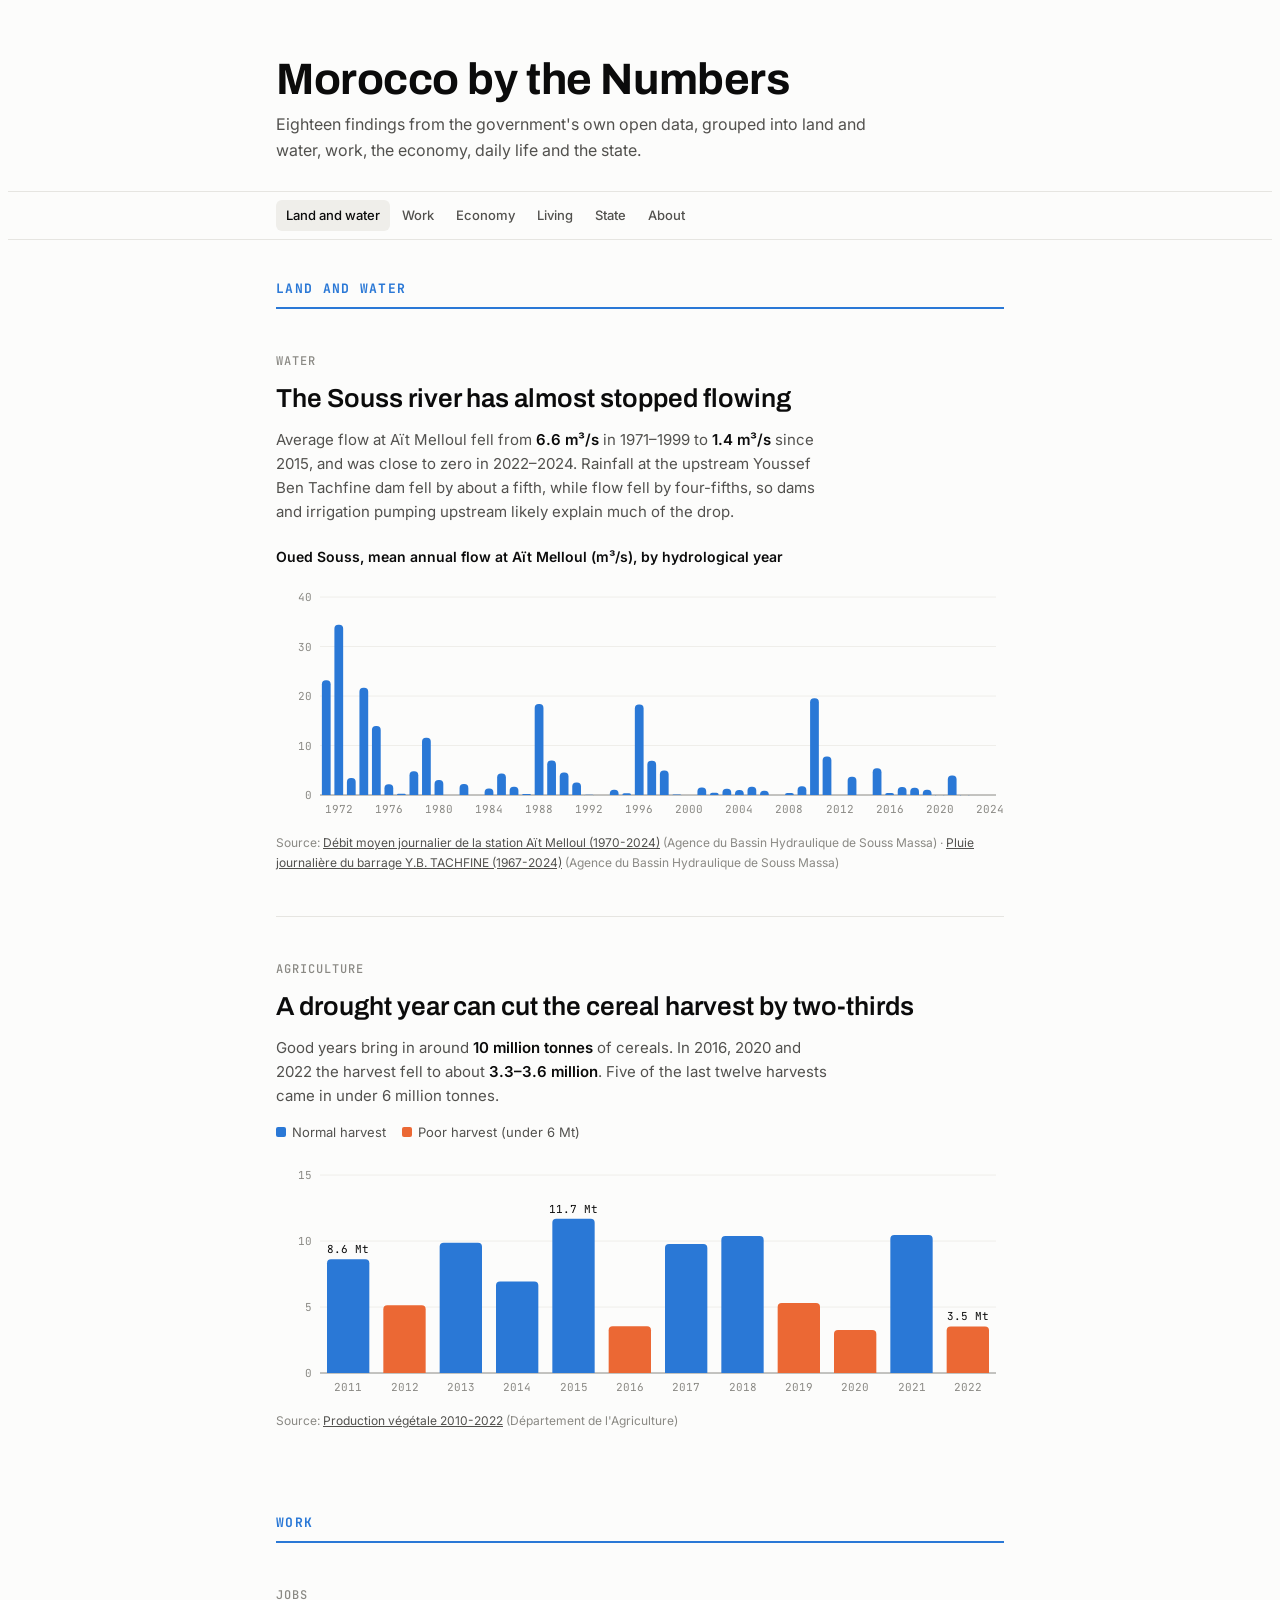
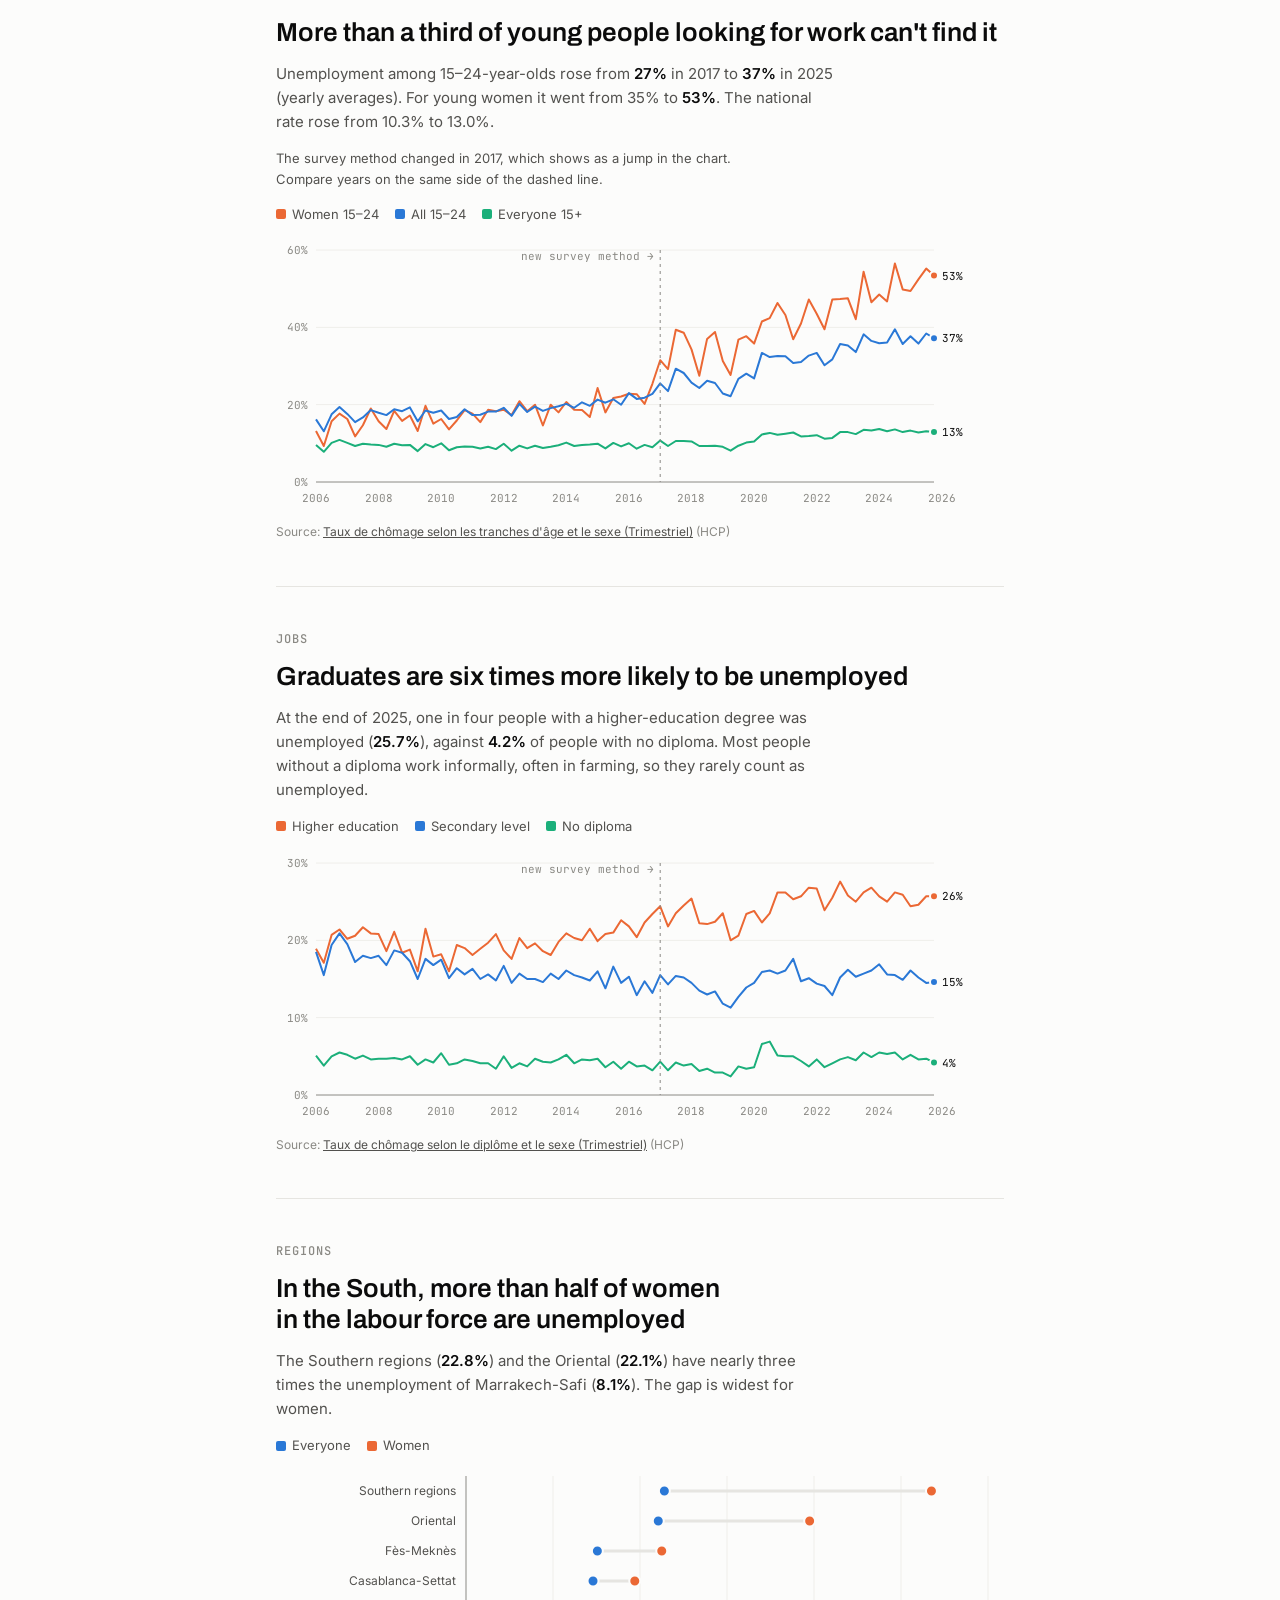
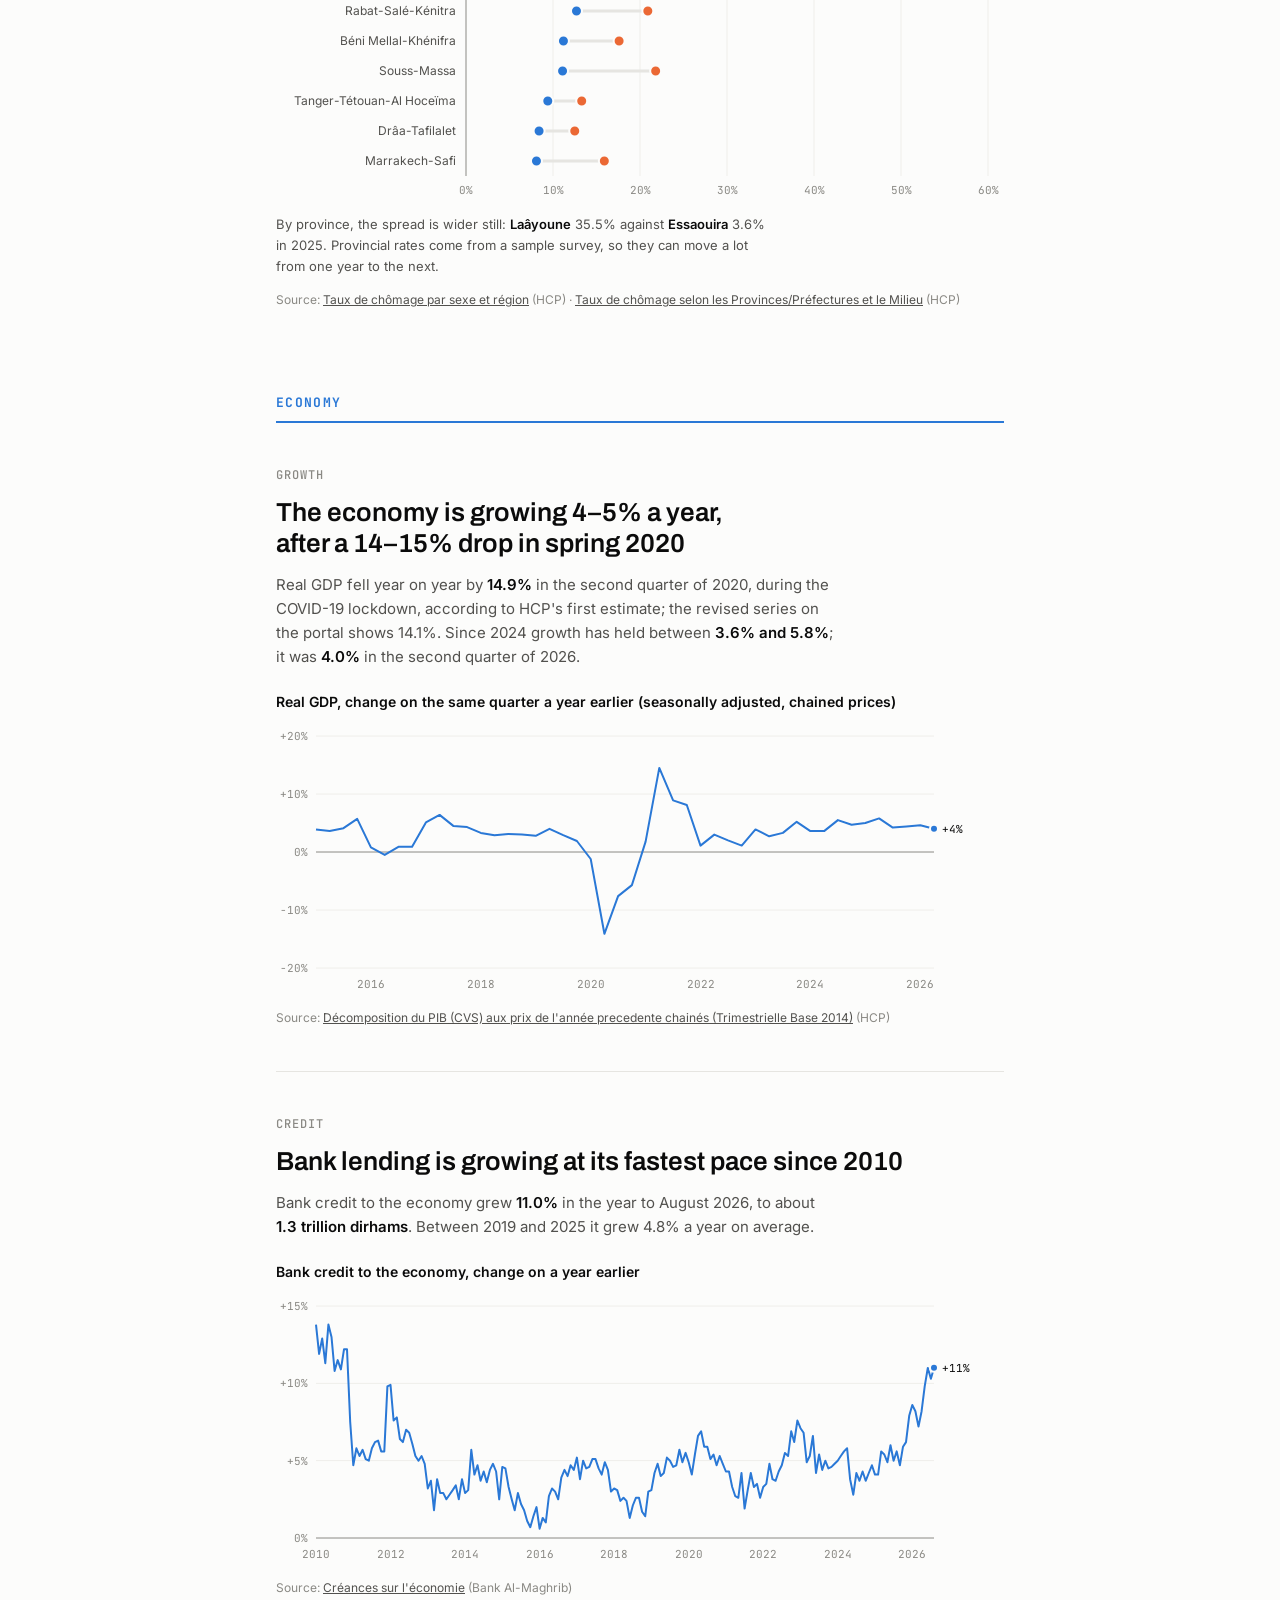
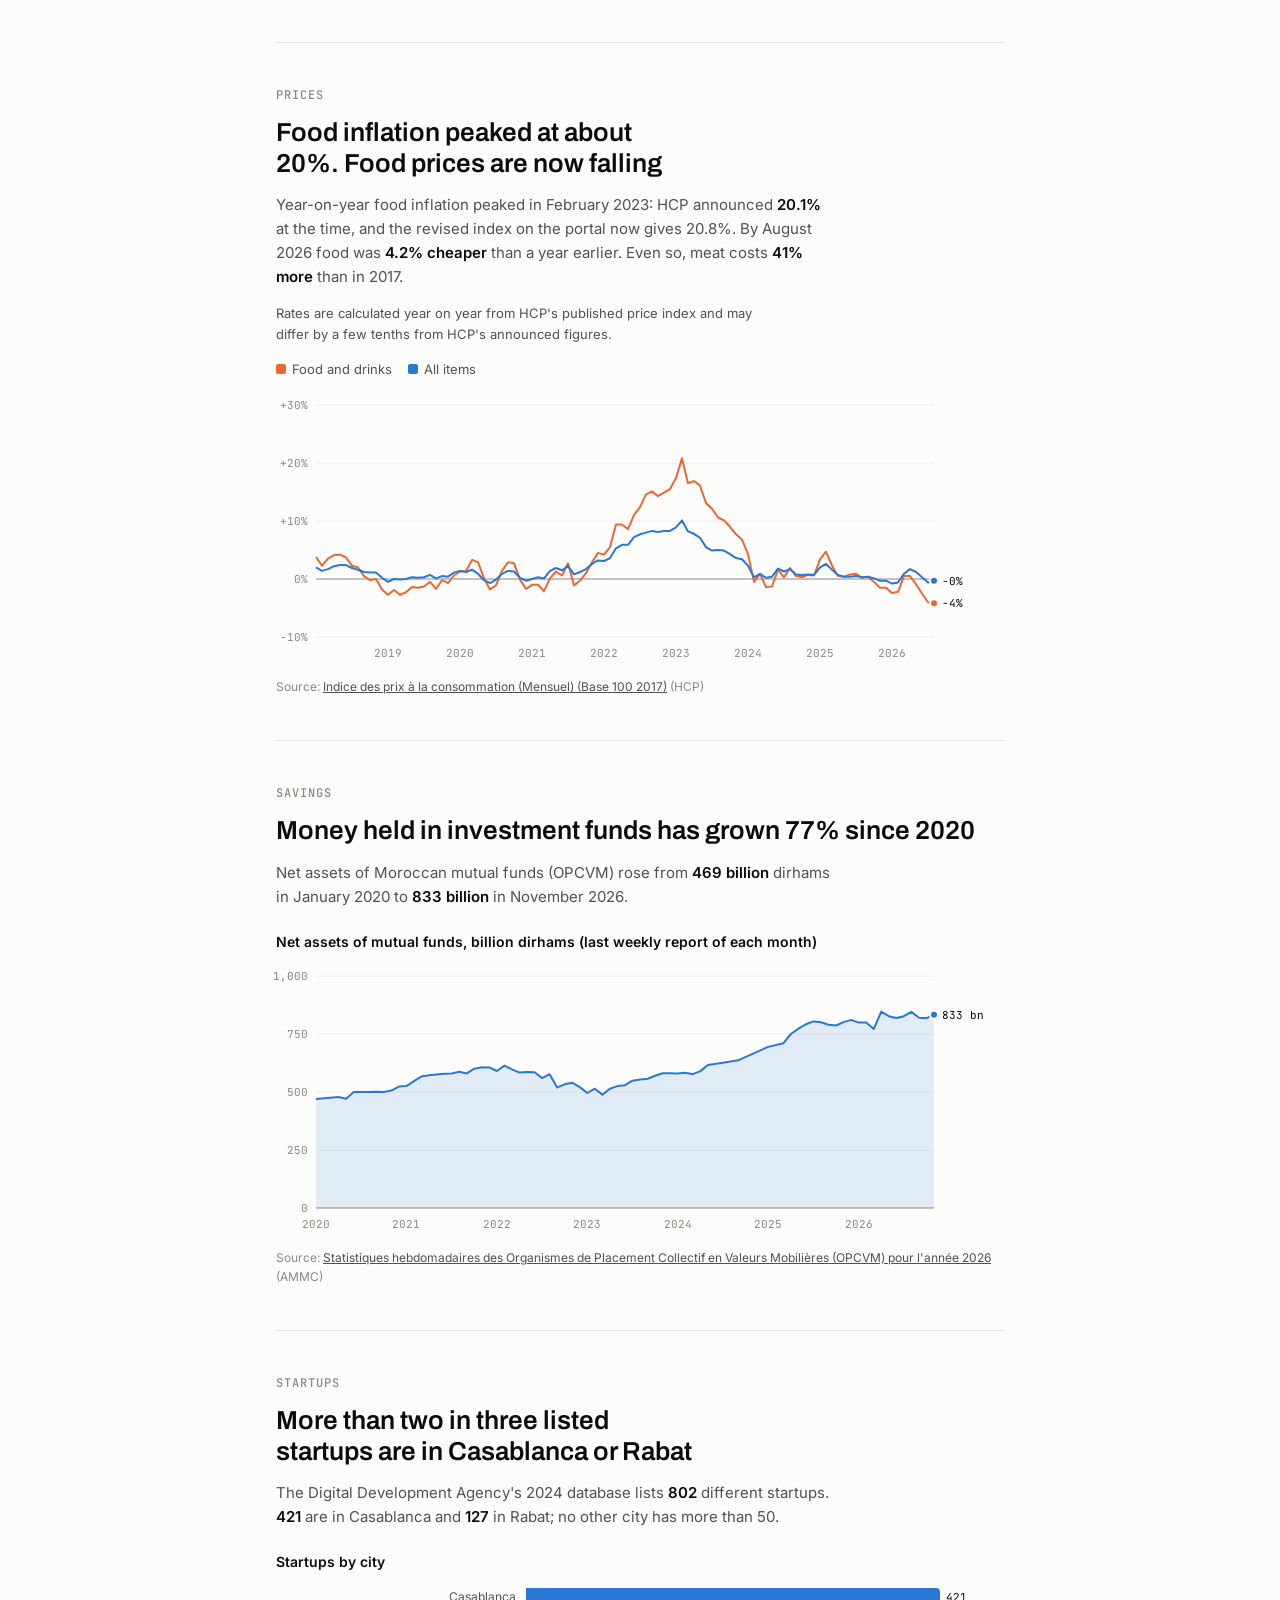
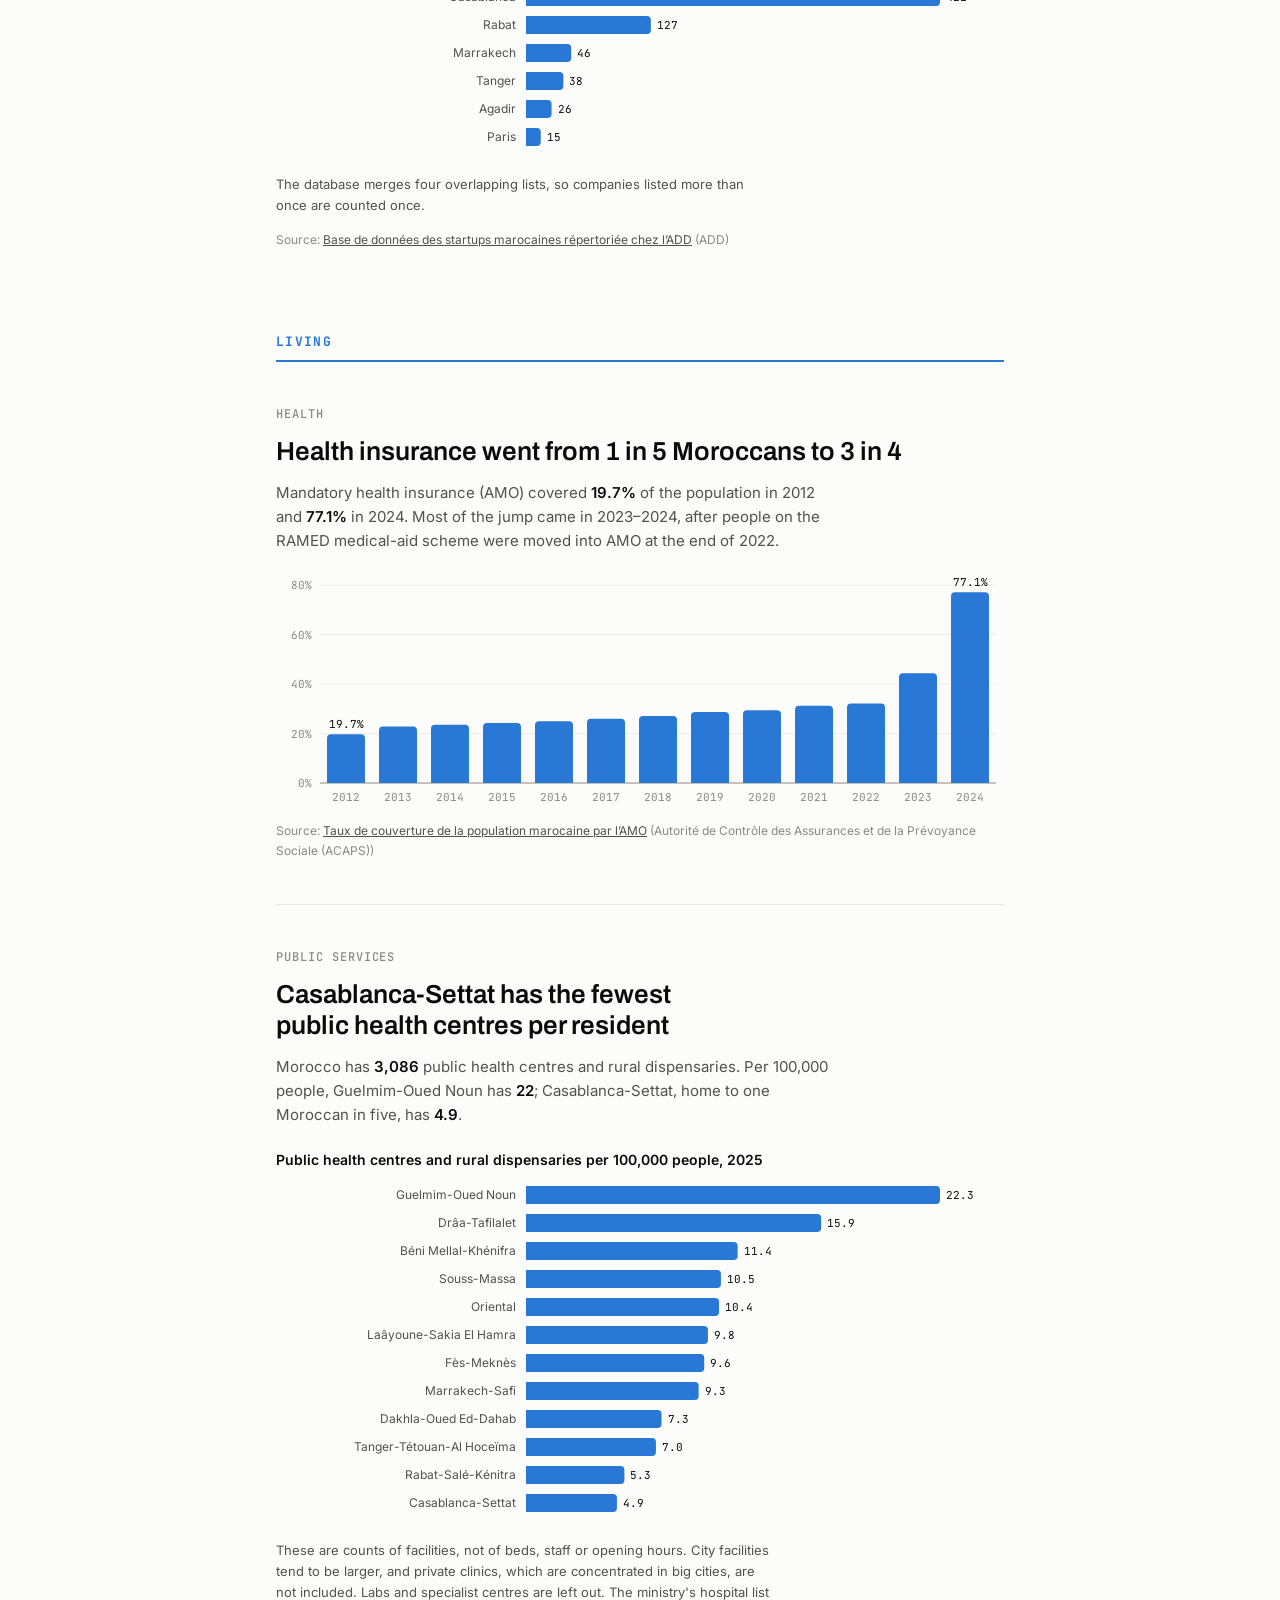
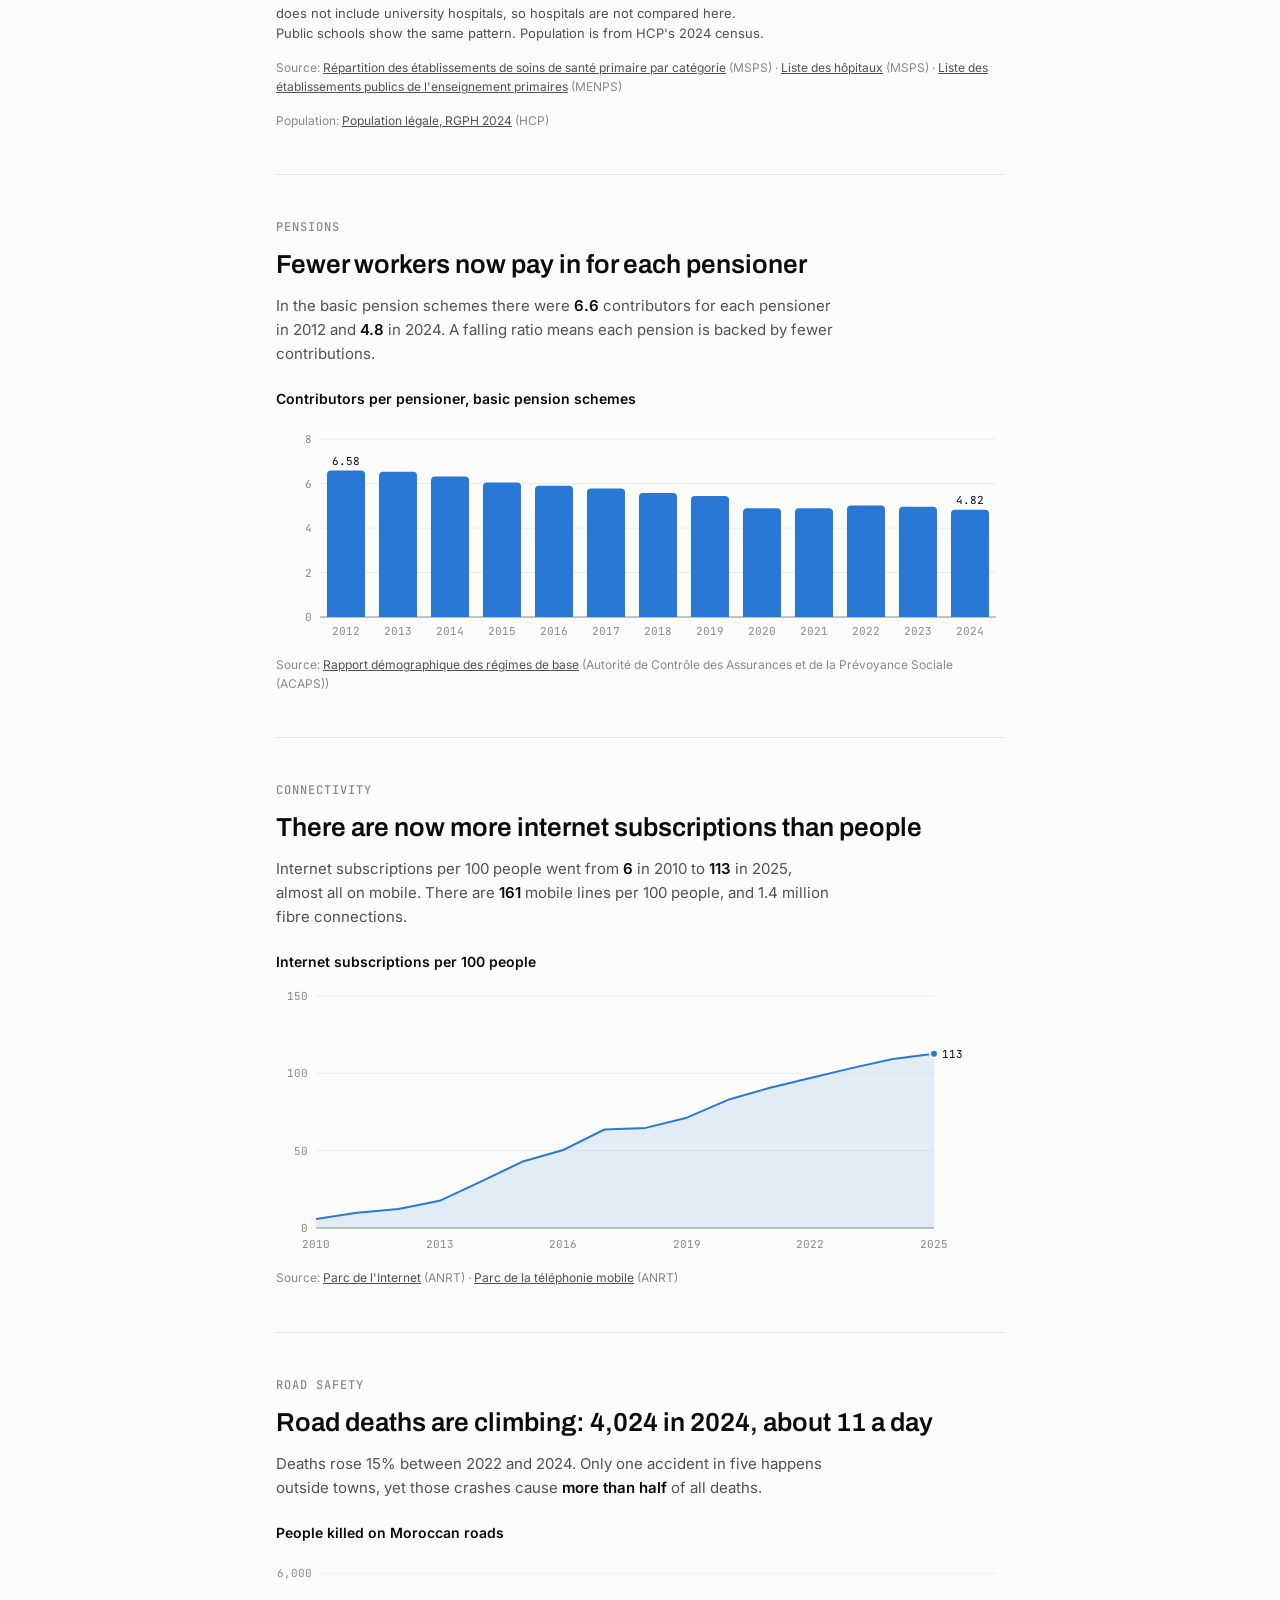
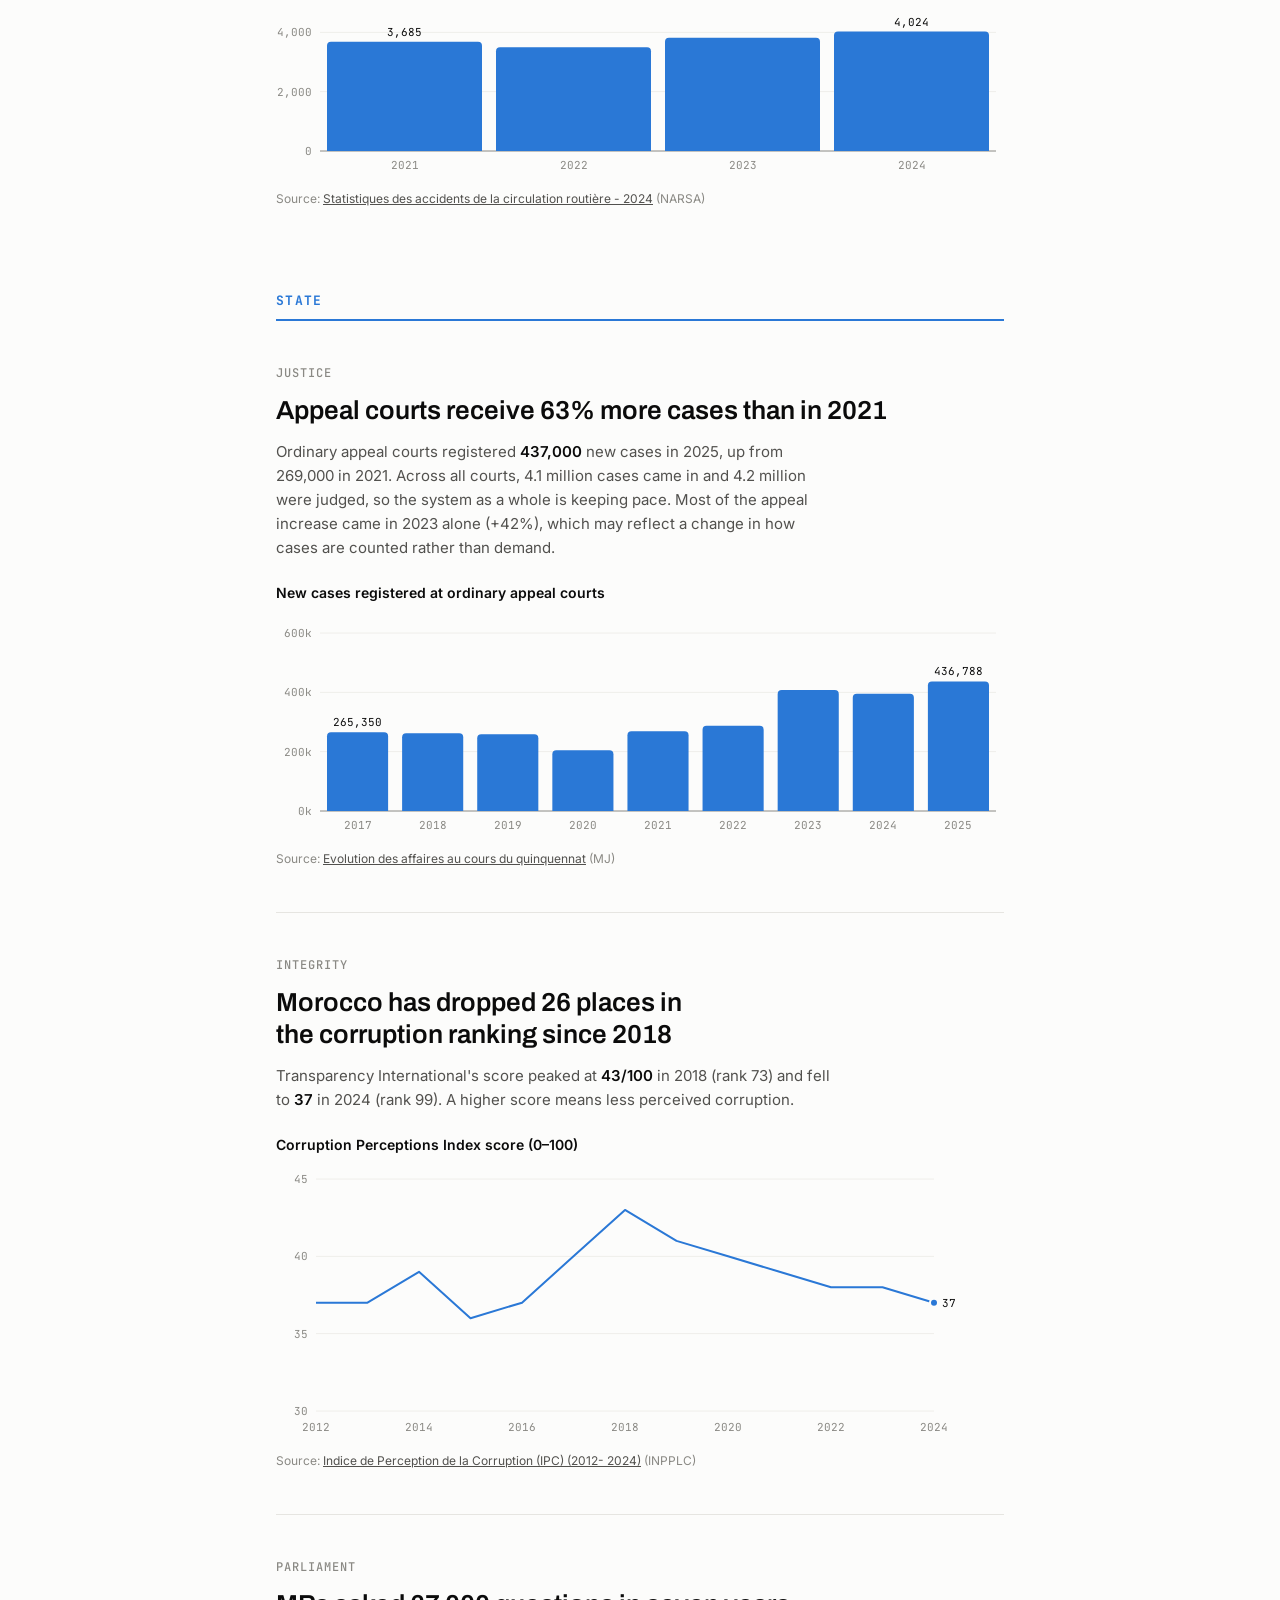
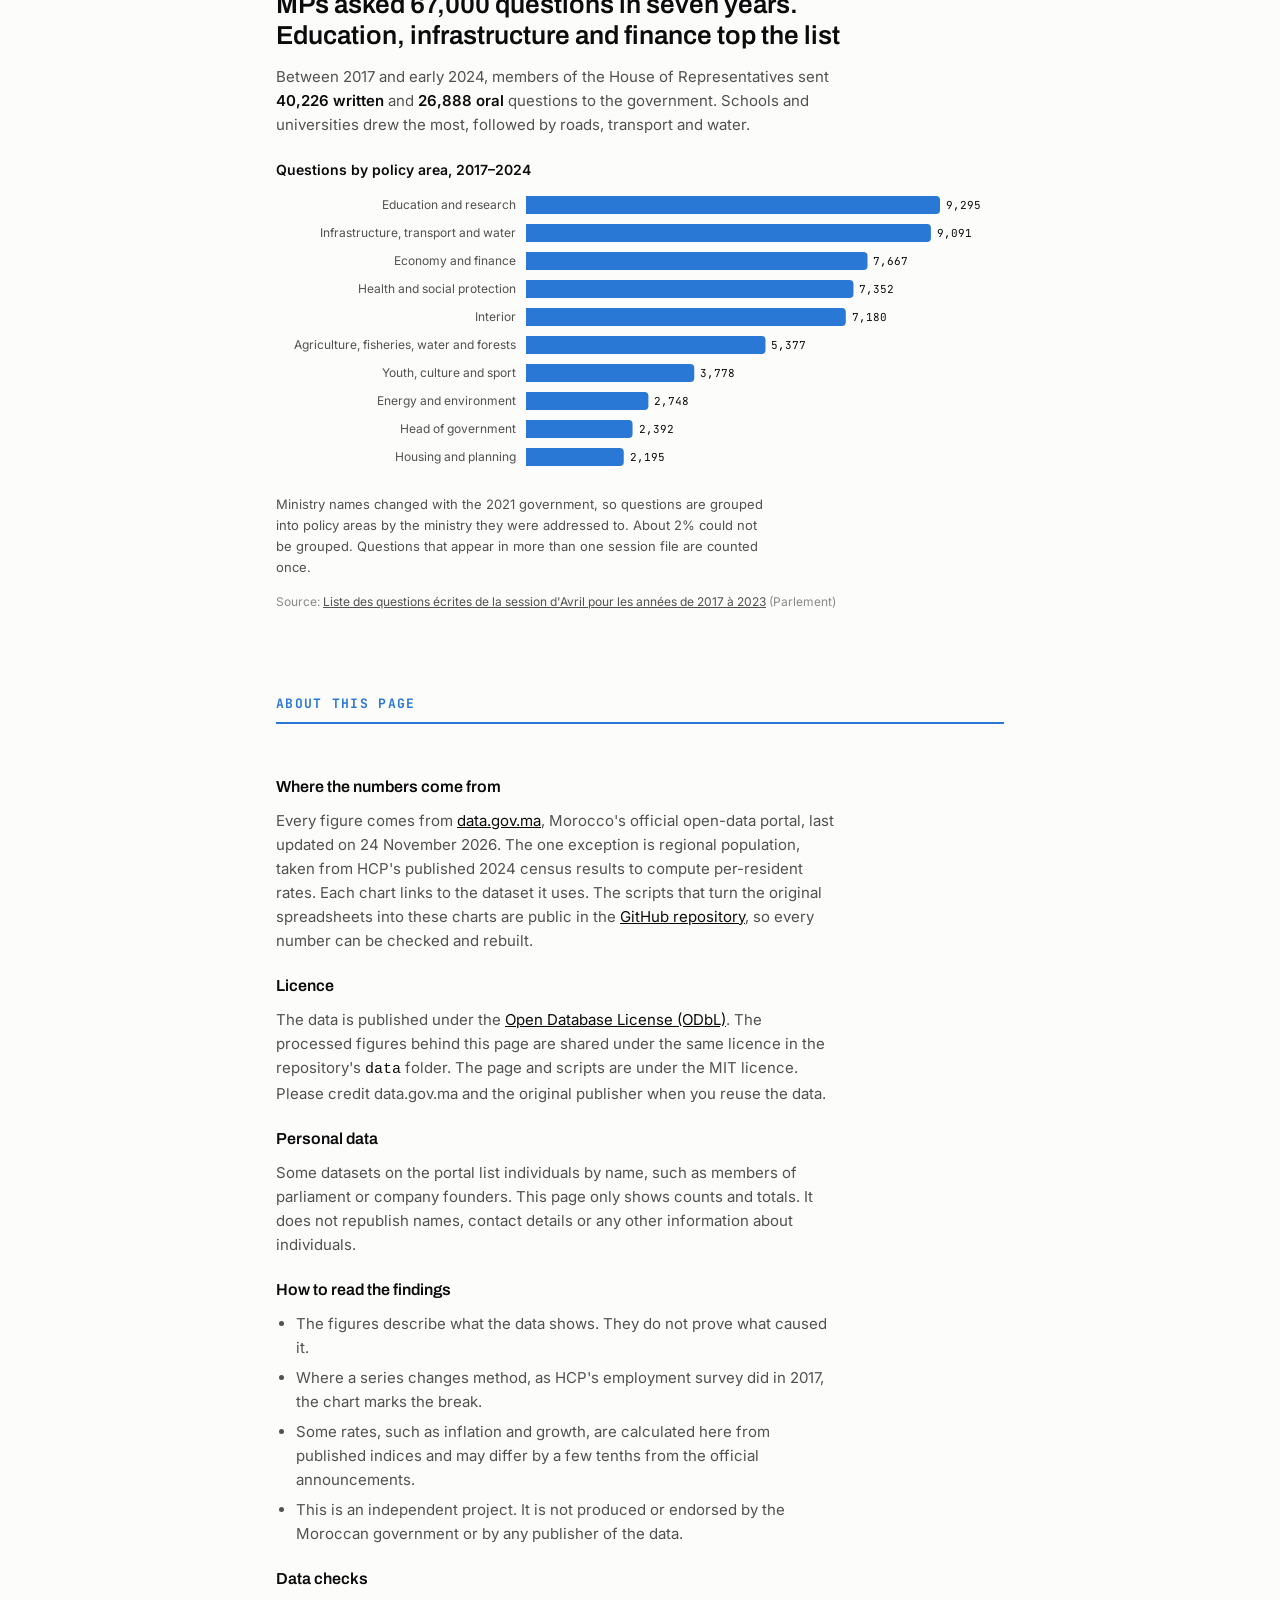
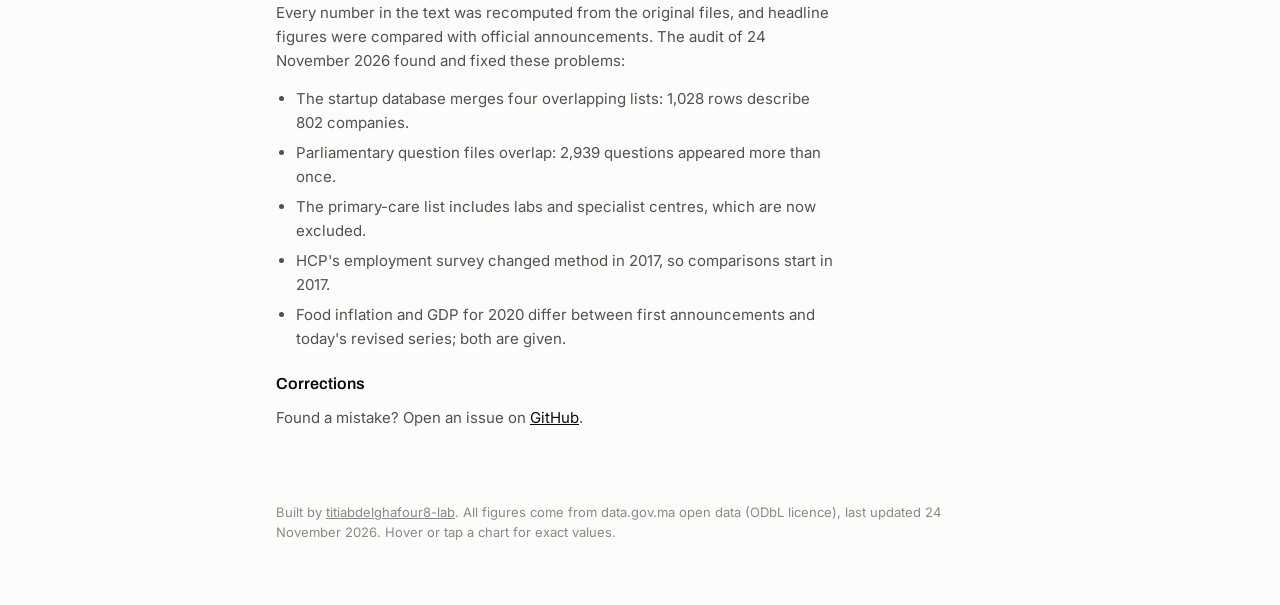
==== commit 457cc32d: "Sync data from data.gov.ma (2026-11-24)" ====
--- a/index.html
+++ b/index.html
@@ -289,7 +289,7 @@
 <div id="tip" hidden></div>
 
 <script>
-const DATA = {"flow":[[1971,23.18],[1972,34.38],[1973,3.44],[1974,21.66],[1975,13.92],[1976,2.18],[1977,0.25],[1978,4.81],[1979,11.57],[1980,3.04],[1981,0.0],[1982,2.2],[1983,0.0],[1984,1.33],[1985,4.32],[1986,1.65],[1987,0.18],[1988,18.37],[1989,6.95],[1990,4.53],[1991,2.54],[1992,0.06],[1993,0.0],[1994,1.06],[1995,0.37],[1996,18.3],[1997,6.93],[1998,4.93],[1999,0.08],[2000,0.0],[2001,1.51],[2002,0.47],[2003,1.28],[2004,1.02],[2005,1.65],[2006,0.86],[2007,0.0],[2008,0.42],[2009,1.77],[2010,19.56],[2011,7.79],[2012,0.0],[2013,3.69],[2014,0.0],[2015,5.4],[2016,0.38],[2017,1.62],[2018,1.46],[2019,1.04],[2020,0.02],[2021,3.95],[2022,0.02],[2023,0.0],[2024,0.0]],"rain":[[1969,361.0],[1971,269.0],[1972,192.0],[1973,238.0],[1974,187.0],[1975,23.0],[1976,74.0],[1977,110.0],[1978,234.0],[1979,102.0],[1980,196.0],[1981,67.0],[1982,176.0],[1983,94.0],[1984,117.0],[1985,148.0],[1986,172.0],[1987,56.0],[1988,220.0],[1989,212.0],[1990,174.0],[1991,186.0],[1992,63.0],[1993,58.0],[1994,102.0],[1995,70.0],[1996,375.0],[1997,166.0],[1998,150.0],[1999,154.0],[2000,60.0],[2001,60.0],[2002,184.0],[2003,125.0],[2004,183.0],[2005,192.0],[2006,175.0],[2007,55.0],[2008,66.0],[2009,223.0],[2011,216.0],[2012,48.0],[2013,148.0],[2014,74.0],[2015,258.0],[2016,72.0],[2017,131.0],[2018,135.0],[2019,125.0],[2020,56.0],[2021,174.0],[2022,94.0],[2023,119.0],[2024,97.0]],"cereals":[[2011,8.62],[2012,5.13],[2013,9.86],[2014,6.93],[2015,11.69],[2016,3.55],[2017,9.78],[2018,10.38],[2019,5.3],[2020,3.25],[2021,10.45],[2022,3.53]],"u_total":[[2006.0,9.6],[2006.25,7.8],[2006.5,10.1],[2006.75,10.9],[2007.0,10.1],[2007.25,9.3],[2007.5,9.9],[2007.75,9.7],[2008.0,9.6],[2008.25,9.1],[2008.5,9.9],[2008.75,9.5],[2009.0,9.6],[2009.25,8.0],[2009.5,9.8],[2009.75,9.0],[2010.0,10.0],[2010.25,8.2],[2010.5,9.0],[2010.75,9.2],[2011.0,9.1],[2011.25,8.7],[2011.5,9.1],[2011.75,8.5],[2012.0,9.9],[2012.25,8.1],[2012.5,9.4],[2012.75,8.7],[2013.0,9.4],[2013.25,8.8],[2013.5,9.1],[2013.75,9.5],[2014.0,10.2],[2014.25,9.3],[2014.5,9.6],[2014.75,9.7],[2015.0,9.9],[2015.25,8.7],[2015.5,10.1],[2015.75,9.2],[2016.0,10.0],[2016.25,8.6],[2016.5,9.6],[2016.75,9.0],[2017.0,10.7],[2017.25,9.3],[2017.5,10.6],[2017.75,10.6],[2018.0,10.5],[2018.25,9.3],[2018.5,9.3],[2018.75,9.4],[2019.0,9.1],[2019.25,8.1],[2019.5,9.4],[2019.75,10.2],[2020.0,10.5],[2020.25,12.3],[2020.5,12.7],[2020.75,12.2],[2021.0,12.5],[2021.25,12.8],[2021.5,11.8],[2021.75,11.9],[2022.0,12.1],[2022.25,11.2],[2022.5,11.4],[2022.75,12.9],[2023.0,12.9],[2023.25,12.4],[2023.5,13.5],[2023.75,13.3],[2024.0,13.7],[2024.25,13.1],[2024.5,13.6],[2024.75,12.9],[2025.0,13.3],[2025.25,12.8],[2025.5,13.1],[2025.75,12.9]],"u_youth":[[2006.0,16.2],[2006.25,13.1],[2006.5,17.5],[2006.75,19.4],[2007.0,17.6],[2007.25,15.5],[2007.5,16.7],[2007.75,18.6],[2008.0,17.9],[2008.25,17.3],[2008.5,18.8],[2008.75,18.3],[2009.0,19.3],[2009.25,15.7],[2009.5,18.5],[2009.75,17.9],[2010.0,18.5],[2010.25,16.3],[2010.5,16.8],[2010.75,18.8],[2011.0,17.3],[2011.25,17.4],[2011.5,18.2],[2011.75,18.2],[2012.0,19.2],[2012.25,17.1],[2012.5,20.2],[2012.75,18.1],[2013.0,19.5],[2013.25,18.4],[2013.5,19.1],[2013.75,19.6],[2014.0,20.2],[2014.25,19.2],[2014.5,20.6],[2014.75,19.7],[2015.0,21.3],[2015.25,20.5],[2015.5,21.4],[2015.75,20.0],[2016.0,23.0],[2016.25,21.5],[2016.5,21.8],[2016.75,22.8],[2017.0,25.5],[2017.25,23.5],[2017.5,29.3],[2017.75,28.2],[2018.0,25.7],[2018.25,24.3],[2018.5,26.2],[2018.75,25.6],[2019.0,22.9],[2019.25,22.2],[2019.5,26.7],[2019.75,28.0],[2020.0,26.8],[2020.25,33.4],[2020.5,32.3],[2020.75,32.6],[2021.0,32.5],[2021.25,30.8],[2021.5,31.0],[2021.75,32.7],[2022.0,33.4],[2022.25,30.2],[2022.5,31.7],[2022.75,35.7],[2023.0,35.3],[2023.25,33.6],[2023.5,38.2],[2023.75,36.5],[2024.0,35.9],[2024.25,36.1],[2024.5,39.5],[2024.75,35.7],[2025.0,37.7],[2025.25,35.8],[2025.5,38.4],[2025.75,37.2]],"u_youth_w":[[2006.0,13.2],[2006.25,9.3],[2006.5,15.7],[2006.75,17.7],[2007.0,16.3],[2007.25,11.8],[2007.5,14.7],[2007.75,19.0],[2008.0,15.7],[2008.25,13.7],[2008.5,18.4],[2008.75,15.8],[2009.0,17.2],[2009.25,13.2],[2009.5,19.7],[2009.75,15.1],[2010.0,16.3],[2010.25,13.6],[2010.5,15.9],[2010.75,18.6],[2011.0,17.7],[2011.25,15.5],[2011.5,18.7],[2011.75,18.3],[2012.0,18.7],[2012.25,17.3],[2012.5,20.9],[2012.75,18.3],[2013.0,20.0],[2013.25,14.6],[2013.5,20.0],[2013.75,18.0],[2014.0,20.7],[2014.25,18.7],[2014.5,18.6],[2014.75,16.8],[2015.0,24.3],[2015.25,18.0],[2015.5,21.7],[2015.75,22.1],[2016.0,22.8],[2016.25,22.7],[2016.5,20.2],[2016.75,25.4],[2017.0,31.5],[2017.25,29.2],[2017.5,39.4],[2017.75,38.6],[2018.0,34.3],[2018.25,27.5],[2018.5,37.0],[2018.75,38.8],[2019.0,31.3],[2019.25,27.7],[2019.5,36.8],[2019.75,37.7],[2020.0,35.8],[2020.25,41.5],[2020.5,42.4],[2020.75,46.3],[2021.0,43.2],[2021.25,36.9],[2021.5,41.0],[2021.75,47.2],[2022.0,43.5],[2022.25,39.5],[2022.5,47.2],[2022.75,47.3],[2023.0,47.5],[2023.25,42.1],[2023.5,54.4],[2023.75,46.5],[2024.0,48.5],[2024.25,46.7],[2024.5,56.5],[2024.75,49.8],[2025.0,49.4],[2025.25,52.4],[2025.5,55.2],[2025.75,53.4]],"u_none":[[2006.0,5.1],[2006.25,3.8],[2006.5,5.0],[2006.75,5.5],[2007.0,5.2],[2007.25,4.7],[2007.5,5.1],[2007.75,4.6],[2008.0,4.7],[2008.25,4.7],[2008.5,4.8],[2008.75,4.6],[2009.0,5.0],[2009.25,3.9],[2009.5,4.6],[2009.75,4.2],[2010.0,5.4],[2010.25,3.9],[2010.5,4.1],[2010.75,4.6],[2011.0,4.4],[2011.25,4.1],[2011.5,4.1],[2011.75,3.4],[2012.0,5.0],[2012.25,3.5],[2012.5,4.1],[2012.75,3.7],[2013.0,4.7],[2013.25,4.3],[2013.5,4.2],[2013.75,4.6],[2014.0,5.2],[2014.25,4.1],[2014.5,4.6],[2014.75,4.5],[2015.0,4.7],[2015.25,3.6],[2015.5,4.3],[2015.75,3.4],[2016.0,4.3],[2016.25,3.7],[2016.5,3.8],[2016.75,3.2],[2017.0,4.3],[2017.25,3.2],[2017.5,4.2],[2017.75,3.8],[2018.0,4.0],[2018.25,3.1],[2018.5,3.4],[2018.75,2.9],[2019.0,2.9],[2019.25,2.4],[2019.5,3.7],[2019.75,3.4],[2020.0,3.6],[2020.25,6.6],[2020.5,6.9],[2020.75,5.1],[2021.0,5.0],[2021.25,5.0],[2021.5,4.4],[2021.75,3.7],[2022.0,4.6],[2022.25,3.6],[2022.5,4.1],[2022.75,4.6],[2023.0,4.9],[2023.25,4.5],[2023.5,5.5],[2023.75,4.9],[2024.0,5.5],[2024.25,5.3],[2024.5,5.5],[2024.75,4.6],[2025.0,5.2],[2025.25,4.6],[2025.5,4.7],[2025.75,4.2]],"u_mid":[[2006.0,18.5],[2006.25,15.5],[2006.5,19.4],[2006.75,20.9],[2007.0,19.5],[2007.25,17.2],[2007.5,18.0],[2007.75,17.7],[2008.0,18.0],[2008.25,16.8],[2008.5,18.7],[2008.75,18.4],[2009.0,17.3],[2009.25,15.0],[2009.5,17.6],[2009.75,16.8],[2010.0,17.5],[2010.25,15.1],[2010.5,16.4],[2010.75,15.6],[2011.0,16.3],[2011.25,15.0],[2011.5,15.6],[2011.75,14.8],[2012.0,16.7],[2012.25,14.5],[2012.5,15.7],[2012.75,15.0],[2013.0,15.0],[2013.25,14.6],[2013.5,15.7],[2013.75,15.0],[2014.0,16.1],[2014.25,15.5],[2014.5,15.2],[2014.75,14.8],[2015.0,16.0],[2015.25,13.8],[2015.5,16.6],[2015.75,14.5],[2016.0,15.3],[2016.25,12.9],[2016.5,14.7],[2016.75,13.2],[2017.0,15.5],[2017.25,14.3],[2017.5,15.4],[2017.75,15.2],[2018.0,14.5],[2018.25,13.5],[2018.5,13.0],[2018.75,13.4],[2019.0,11.8],[2019.25,11.3],[2019.5,12.7],[2019.75,13.9],[2020.0,14.5],[2020.25,15.9],[2020.5,16.1],[2020.75,15.7],[2021.0,16.1],[2021.25,17.6],[2021.5,14.7],[2021.75,15.1],[2022.0,14.4],[2022.25,14.1],[2022.5,12.9],[2022.75,15.2],[2023.0,16.2],[2023.25,15.3],[2023.5,15.7],[2023.75,16.1],[2024.0,16.9],[2024.25,15.6],[2024.5,15.5],[2024.75,14.9],[2025.0,16.1],[2025.25,15.2],[2025.5,14.5],[2025.75,14.6]],"u_high":[[2006.0,18.9],[2006.25,17.1],[2006.5,20.7],[2006.75,21.4],[2007.0,20.2],[2007.25,20.6],[2007.5,21.7],[2007.75,20.9],[2008.0,20.8],[2008.25,18.6],[2008.5,21.1],[2008.75,18.4],[2009.0,18.8],[2009.25,16.0],[2009.5,21.5],[2009.75,17.9],[2010.0,18.2],[2010.25,16.0],[2010.5,19.4],[2010.75,19.0],[2011.0,18.1],[2011.25,18.9],[2011.5,19.7],[2011.75,20.8],[2012.0,18.7],[2012.25,17.6],[2012.5,20.3],[2012.75,19.0],[2013.0,19.6],[2013.25,18.6],[2013.5,18.1],[2013.75,19.8],[2014.0,20.9],[2014.25,20.3],[2014.5,20.0],[2014.75,21.5],[2015.0,19.9],[2015.25,20.8],[2015.5,21.0],[2015.75,22.6],[2016.0,21.8],[2016.25,20.4],[2016.5,22.3],[2016.75,23.4],[2017.0,24.4],[2017.25,21.8],[2017.5,23.5],[2017.75,24.5],[2018.0,25.4],[2018.25,22.2],[2018.5,22.1],[2018.75,22.4],[2019.0,23.5],[2019.25,20.0],[2019.5,20.6],[2019.75,23.4],[2020.0,23.8],[2020.25,22.3],[2020.5,23.5],[2020.75,26.2],[2021.0,26.2],[2021.25,25.3],[2021.5,25.7],[2021.75,26.8],[2022.0,26.7],[2022.25,23.9],[2022.5,25.5],[2022.75,27.6],[2023.0,25.8],[2023.25,25.0],[2023.5,26.2],[2023.75,26.8],[2024.0,25.7],[2024.25,25.0],[2024.5,26.2],[2024.75,25.9],[2025.0,24.4],[2025.25,24.6],[2025.5,25.7],[2025.75,25.7]],"region":[["Tanger-Tétouan-Al Hoceïma",9.4,10.7,13.3],["Oriental",22.1,15.0,39.5],["Fès-Meknès",15.1,8.6,22.5],["Rabat-Salé-Kénitra",12.7,10.0,20.9],["Béni Mellal-Khénifra",11.2,6.6,17.6],["Casablanca-settat",14.6,10.0,19.4],["Marrakech-safi",8.1,7.4,15.9],["Drâa-Tafilalet",8.4,7.2,12.5],["Souss-Massa",11.1,10.1,21.8],["Régions du Sud",22.8,16.5,53.5]],"prov_top":[["Laâyoune",35.5],["Es-Semara",32.9],["Oujda-Angad",26.1],["Jerada",25.8],["Guelmim",24.9],["Taourirt",22.7],["Tan-Tan",21.8],["Nador",21.7]],"prov_bottom":[["Al Hoceima",6.7],["Midelt",6.7],["Taroudannt",6.7],["Al Haouz",6.0],["Chichaoua",5.7],["Rehamna",5.1],["Chefchaouen",4.6],["Essaouira",3.6]],"infl":[[2018.0,2.0],[2018.083,1.4],[2018.167,1.7],[2018.25,2.2],[2018.333,2.4],[2018.417,2.4],[2018.5,1.9],[2018.583,1.6],[2018.667,1.2],[2018.75,1.1],[2018.833,1.1],[2018.917,0.2],[2019.0,-0.5],[2019.083,0.0],[2019.167,-0.1],[2019.25,0.0],[2019.333,0.3],[2019.417,0.2],[2019.5,0.3],[2019.583,0.7],[2019.667,0.1],[2019.75,0.5],[2019.833,0.4],[2019.917,1.1],[2020.0,1.4],[2020.083,1.2],[2020.167,1.6],[2020.25,0.9],[2020.333,-0.2],[2020.417,-0.7],[2020.5,-0.1],[2020.583,0.9],[2020.667,1.4],[2020.75,1.3],[2020.833,0.2],[2020.917,-0.3],[2021.0,0.0],[2021.083,0.3],[2021.167,0.1],[2021.25,1.4],[2021.333,1.9],[2021.417,1.5],[2021.5,2.2],[2021.583,0.8],[2021.667,1.2],[2021.75,1.7],[2021.833,2.6],[2021.917,3.2],[2022.0,3.1],[2022.083,3.6],[2022.167,5.3],[2022.25,5.9],[2022.333,5.9],[2022.417,7.2],[2022.5,7.7],[2022.583,8.0],[2022.667,8.3],[2022.75,8.1],[2022.833,8.3],[2022.917,8.3],[2023.0,8.9],[2023.083,10.1],[2023.167,8.2],[2023.25,7.8],[2023.333,7.1],[2023.417,5.5],[2023.5,4.9],[2023.583,5.0],[2023.667,4.9],[2023.75,4.3],[2023.833,3.6],[2023.917,3.4],[2024.0,2.3],[2024.083,0.3],[2024.167,0.9],[2024.25,0.2],[2024.333,0.4],[2024.417,1.8],[2024.5,1.3],[2024.583,1.7],[2024.667,0.8],[2024.75,0.7],[2024.833,0.8],[2024.917,0.7],[2025.0,2.0],[2025.083,2.6],[2025.167,1.6],[2025.25,0.7],[2025.333,0.4],[2025.417,0.4],[2025.5,0.5],[2025.583,0.3],[2025.667,0.4],[2025.75,0.1],[2025.833,-0.3],[2025.917,-0.3],[2026.0,-0.8],[2026.083,-0.6],[2026.167,0.9],[2026.25,1.7],[2026.333,1.2],[2026.417,0.3],[2026.5,-0.6],[2026.583,-0.3]],"infl_food":[[2018.0,3.8],[2018.083,2.3],[2018.167,3.5],[2018.25,4.1],[2018.333,4.2],[2018.417,3.7],[2018.5,2.3],[2018.583,2.0],[2018.667,0.5],[2018.75,-0.2],[2018.833,0.0],[2018.917,-1.8],[2019.0,-2.7],[2019.083,-1.9],[2019.167,-2.7],[2019.25,-2.3],[2019.333,-1.4],[2019.417,-1.5],[2019.5,-1.3],[2019.583,-0.5],[2019.667,-1.7],[2019.75,-0.2],[2019.833,-0.7],[2019.917,0.6],[2020.0,1.3],[2020.083,1.4],[2020.167,3.3],[2020.25,2.9],[2020.333,0.1],[2020.417,-1.8],[2020.5,-1.1],[2020.583,1.4],[2020.667,2.9],[2020.75,2.7],[2020.833,-0.1],[2020.917,-1.7],[2021.0,-1.0],[2021.083,-1.0],[2021.167,-2.1],[2021.25,0.1],[2021.333,1.3],[2021.417,0.6],[2021.5,2.7],[2021.583,-1.1],[2021.667,-0.3],[2021.75,1.0],[2021.833,2.9],[2021.917,4.5],[2022.0,4.2],[2022.083,5.5],[2022.167,9.4],[2022.25,9.4],[2022.333,8.6],[2022.417,11.0],[2022.5,12.4],[2022.583,14.6],[2022.667,15.1],[2022.75,14.3],[2022.833,14.9],[2022.917,15.5],[2023.0,17.4],[2023.083,20.8],[2023.167,16.5],[2023.25,16.9],[2023.333,16.1],[2023.417,13.1],[2023.5,12.1],[2023.583,10.6],[2023.667,10.1],[2023.75,9.0],[2023.833,7.7],[2023.917,6.8],[2024.0,4.3],[2024.083,-0.5],[2024.167,0.9],[2024.25,-1.4],[2024.333,-1.3],[2024.417,1.6],[2024.5,0.3],[2024.583,1.9],[2024.667,0.5],[2024.75,0.3],[2024.833,0.7],[2024.917,0.6],[2025.0,3.4],[2025.083,4.7],[2025.167,2.3],[2025.25,0.5],[2025.333,0.4],[2025.417,0.8],[2025.5,0.9],[2025.583,0.2],[2025.667,0.4],[2025.75,-0.5],[2025.833,-1.5],[2025.917,-1.5],[2026.0,-2.4],[2026.083,-2.2],[2026.167,0.5],[2026.25,0.5],[2026.333,-0.9],[2026.417,-2.5],[2026.5,-4.0],[2026.583,-4.2]],"amo":[[2012,19.7],[2013,22.8],[2014,23.5],[2015,24.2],[2016,25.0],[2017,26.0],[2018,27.1],[2019,28.7],[2020,29.4],[2021,31.2],[2022,32.1],[2023,44.3],[2024,77.1]],"internet":[[2010,5.9],[2011,9.9],[2012,12.2],[2013,17.6],[2014,30.0],[2015,42.8],[2016,50.4],[2017,63.7],[2018,64.7],[2019,71.3],[2020,82.9],[2021,90.5],[2022,97.0],[2023,103.4],[2024,109.2],[2025,112.6]],"mobile":[[2006,53.5],[2007,65.7],[2008,74.0],[2009,81.2],[2010,101.5],[2011,113.6],[2012,120.0],[2013,129.1],[2014,133.0],[2015,127.3],[2016,122.7],[2017,126.0],[2018,127.0],[2019,131.1],[2020,137.5],[2021,141.4],[2022,144.2],[2023,150.9],[2024,158.3],[2025,160.7]],"roads":[[2021,3685,114626,1634,2051],[2022,3499,113625,1629,1870],[2023,3819,123274,1678,2141],[2024,4024,143272,1890,2134]],"appeal":[[2017,265350.0],[2018,262140.0],[2019,258943.0],[2020,205022.0],[2021,268757.0],[2022,287234.0],[2023,407815.0],[2024,395550.0],[2025,436788.0]],"registered":[[2017,2663038.0],[2018,2902443.0],[2019,3182606.0],[2020,2782048.0],[2021,3873640.0],[2022,4412765.0],[2023,4658870.0],[2024,4331339.0],[2025,4106554.0]],"judged":[[2017,2728534.0],[2018,2967047.0],[2019,3221143.0],[2020,2649452.0],[2021,3875011.0],[2022,4403226.0],[2023,4697249.0],[2024,4474924.0],[2025,4166949.0]],"corr":[[2012,37,88],[2013,37,91],[2014,39,80],[2015,36,88],[2016,37,90],[2017,40,81],[2018,43,73],[2019,41,80],[2020,40,86],[2021,39,87],[2022,38,94],[2023,38,97],[2024,37,99]],"src":{"flow":{"title":"Débit moyen journalier de la station Aït Melloul (1970-2024)","org":"Agence du Bassin Hydraulique de Souss Massa","url":"https://data.gov.ma/data/fr/dataset/debit-moyen-journalier-de-la-station-ait-melloul-1970-2024"},"rain":{"title":"Pluie journalière du barrage Y.B. TACHFINE  (1967-2024)","org":"Agence du Bassin Hydraulique de Souss Massa","url":"https://data.gov.ma/data/fr/dataset/pluie-journaliere-du-barrage-y-b-tachfine-1967-2024"},"cereals":{"title":"Production végétale 2010-2022","org":"Département de l'Agriculture","url":"https://data.gov.ma/data/fr/dataset/production-vegetale-2010-2022"},"u_age":{"title":"Taux de chômage selon les tranches d'âge et le sexe (Trimestriel)","org":"HCP","url":"https://data.gov.ma/data/fr/dataset/data_i4252"},"u_dip":{"title":"Taux de chômage selon le diplôme et le sexe (Trimestriel)","org":"HCP","url":"https://data.gov.ma/data/fr/dataset/data_i4248"},"region":{"title":"Taux de chômage par sexe et région","org":"HCP","url":"https://data.gov.ma/data/fr/dataset/data_i3287"},"prov":{"title":"Taux de chômage selon les Provinces/Préfectures et le Milieu","org":"HCP","url":"https://data.gov.ma/data/fr/dataset/data_imt_txch_02"},"cpi":{"title":"Indice des prix à la consommation (Mensuel) (Base 100 2017)","org":"HCP","url":"https://data.gov.ma/data/fr/dataset/data_i4166"},"amo":{"title":"Taux de couverture de la population marocaine par l’AMO","org":"Autorité de Contrôle des Assurances et de la Prévoyance Sociale (ACAPS)","url":"https://data.gov.ma/data/fr/dataset/taux-de-couverture-de-la-population-marocaine-par-l-amo"},"internet":{"title":"Parc de l'Internet","org":"ANRT","url":"https://data.gov.ma/data/fr/dataset/parc-de-l-internet-2006-2022"},"mobile":{"title":"Parc de la téléphonie mobile","org":"ANRT","url":"https://data.gov.ma/data/fr/dataset/parc-de-la-telephonie-mobile-2006-2022"},"roads":{"title":"Statistiques des accidents de la circulation routière - 2024","org":"NARSA","url":"https://data.gov.ma/data/fr/dataset/statistiques-des-accidents-de-la-circulation-routiere-2024"},"courts":{"title":"Evolution des affaires au cours du quinquennat","org":"MJ","url":"https://data.gov.ma/data/fr/dataset/evolution-des-affaires-au-cours-du-quinquennat-2018-2022"},"corr":{"title":"Indice de Perception de la Corruption (IPC) (2012- 2024)","org":"INPPLC","url":"https://data.gov.ma/data/fr/dataset/indice-de-perception-de-la-corruption-ipc-2012-2024"},"gdp":{"title":"Décomposition du PIB (CVS) aux prix de l'année precedente chainés (Trimestrielle Base 2014)","org":"HCP","url":"https://data.gov.ma/data/fr/dataset/data_i4276"},"credit":{"title":"Créances sur l'économie","org":"Bank Al-Maghrib","url":"https://data.gov.ma/data/fr/dataset/creances-sur-l-economie-dec-2001-a-sept-2023"},"funds":{"title":"Statistiques hebdomadaires des Organismes de Placement Collectif en Valeurs Mobilières (OPCVM) pour l'année 2026","org":"AMMC","url":"https://data.gov.ma/data/fr/dataset/stat-hebdo-opcvm-2026"},"startups":{"title":"Base de données des startups marocaines répertoriée chez l’ADD","org":"ADD","url":"https://data.gov.ma/data/fr/dataset/donnees-sur-les-startups"},"pensions":{"title":"Rapport démographique des régimes de base","org":"Autorité de Contrôle des Assurances et de la Prévoyance Sociale (ACAPS)","url":"https://data.gov.ma/data/fr/dataset/rapport-demographique-des-regimes-de-base"},"parliament":{"title":"Liste des questions écrites de la session d'Avril pour les années de 2017 à 2023","org":"Parlement","url":"https://data.gov.ma/data/fr/dataset/liste-des-questions-ecrites-de-la-session-d-avril"},"primary_care":{"title":"Répartition des établissements de soins de santé primaire par catégorie","org":"MSPS","url":"https://data.gov.ma/data/fr/dataset/repartition-des-etablissements-de-soins-de-sante-primaire-par-categorie-2020"},"hospitals":{"title":"Liste des hôpitaux","org":"MSPS","url":"https://data.gov.ma/data/fr/dataset/la-liste-des-hopitaux"},"schools":{"title":"Liste des établissements publics de l'enseignement primaires","org":"MENPS","url":"https://data.gov.ma/data/fr/dataset/liste-des-etablissements-publics-primaire"}},"gdp_growth":[[2015.0,3.9],[2015.25,3.6],[2015.5,4.1],[2015.75,5.7],[2016.0,0.8],[2016.25,-0.5],[2016.5,0.9],[2016.75,0.9],[2017.0,5.1],[2017.25,6.4],[2017.5,4.5],[2017.75,4.3],[2018.0,3.3],[2018.25,2.9],[2018.5,3.1],[2018.75,3.0],[2019.0,2.8],[2019.25,4.0],[2019.5,2.9],[2019.75,1.9],[2020.0,-1.2],[2020.25,-14.1],[2020.5,-7.6],[2020.75,-5.7],[2021.0,1.8],[2021.25,14.5],[2021.5,8.9],[2021.75,8.1],[2022.0,1.1],[2022.25,3.0],[2022.5,2.0],[2022.75,1.1],[2023.0,3.9],[2023.25,2.7],[2023.5,3.3],[2023.75,5.2],[2024.0,3.6],[2024.25,3.6],[2024.5,5.5],[2024.75,4.7],[2025.0,5.0],[2025.25,5.8],[2025.5,4.2],[2025.75,4.4],[2026.0,4.6],[2026.25,4.0]],"credit":[[2010.0,13.8],[2010.083,11.9],[2010.167,12.9],[2010.25,11.3],[2010.333,13.8],[2010.417,13.0],[2010.5,10.8],[2010.583,11.5],[2010.667,10.9],[2010.75,12.2],[2010.833,12.2],[2010.917,7.5],[2011.0,4.7],[2011.083,5.8],[2011.167,5.3],[2011.25,5.7],[2011.333,5.1],[2011.417,5.0],[2011.5,5.8],[2011.583,6.2],[2011.667,6.3],[2011.75,5.6],[2011.833,5.6],[2011.917,9.8],[2012.0,9.9],[2012.083,7.6],[2012.167,7.8],[2012.25,6.4],[2012.333,6.2],[2012.417,7.0],[2012.5,6.8],[2012.583,6.1],[2012.667,5.3],[2012.75,5.0],[2012.833,5.3],[2012.917,4.8],[2013.0,3.2],[2013.083,3.7],[2013.167,1.8],[2013.25,3.8],[2013.333,2.9],[2013.417,2.9],[2013.5,2.5],[2013.583,2.8],[2013.667,3.1],[2013.75,3.4],[2013.833,2.5],[2013.917,3.8],[2014.0,2.9],[2014.083,3.1],[2014.167,5.7],[2014.25,4.1],[2014.333,4.7],[2014.417,3.7],[2014.5,4.3],[2014.583,3.6],[2014.667,4.4],[2014.75,4.8],[2014.833,4.3],[2014.917,2.5],[2015.0,4.6],[2015.083,4.5],[2015.167,3.3],[2015.25,2.5],[2015.333,1.8],[2015.417,2.9],[2015.5,2.2],[2015.583,1.8],[2015.667,1.1],[2015.75,0.7],[2015.833,1.4],[2015.917,2.0],[2016.0,0.6],[2016.083,1.3],[2016.167,1.0],[2016.25,2.7],[2016.333,3.2],[2016.417,3.0],[2016.5,2.5],[2016.583,3.9],[2016.667,4.4],[2016.75,4.0],[2016.833,4.7],[2016.917,4.4],[2017.0,5.2],[2017.083,3.8],[2017.167,5.0],[2017.25,4.5],[2017.333,4.6],[2017.417,5.1],[2017.5,5.1],[2017.583,4.5],[2017.667,4.1],[2017.75,4.9],[2017.833,4.4],[2017.917,3.0],[2018.0,3.2],[2018.083,3.1],[2018.167,2.4],[2018.25,2.6],[2018.333,2.4],[2018.417,1.3],[2018.5,2.1],[2018.583,2.6],[2018.667,2.6],[2018.75,1.7],[2018.833,1.4],[2018.917,3.0],[2019.0,3.1],[2019.083,4.2],[2019.167,4.8],[2019.25,4.0],[2019.333,4.2],[2019.417,5.2],[2019.5,5.0],[2019.583,4.6],[2019.667,4.7],[2019.75,5.7],[2019.833,4.9],[2019.917,5.5],[2020.0,4.9],[2020.083,4.1],[2020.167,5.4],[2020.25,6.6],[2020.333,6.9],[2020.417,5.9],[2020.5,5.9],[2020.583,5.1],[2020.667,5.4],[2020.75,4.7],[2020.833,5.3],[2020.917,4.8],[2021.0,4.3],[2021.083,4.3],[2021.167,3.3],[2021.25,2.7],[2021.333,2.6],[2021.417,4.2],[2021.5,1.9],[2021.583,3.1],[2021.667,4.2],[2021.75,3.3],[2021.833,3.5],[2021.917,2.6],[2022.0,3.3],[2022.083,3.5],[2022.167,4.8],[2022.25,3.8],[2022.333,3.7],[2022.417,4.3],[2022.5,4.7],[2022.583,5.5],[2022.667,5.3],[2022.75,6.9],[2022.833,6.2],[2022.917,7.6],[2023.0,7.1],[2023.083,6.8],[2023.167,4.9],[2023.25,5.3],[2023.333,6.6],[2023.417,4.2],[2023.5,5.4],[2023.583,4.4],[2023.667,5.0],[2023.75,4.5],[2023.833,4.6],[2023.917,4.8],[2024.0,5.0],[2024.083,5.3],[2024.167,5.6],[2024.25,5.8],[2024.333,3.8],[2024.417,2.8],[2024.5,4.2],[2024.583,3.7],[2024.667,4.3],[2024.75,3.7],[2024.833,4.2],[2024.917,4.7],[2025.0,4.1],[2025.083,4.1],[2025.167,5.6],[2025.25,5.4],[2025.333,4.9],[2025.417,6.0],[2025.5,5.0],[2025.583,5.6],[2025.667,4.7],[2025.75,5.9],[2025.833,6.2],[2025.917,7.9],[2026.0,8.6],[2026.083,8.2],[2026.167,7.2],[2026.25,8.2],[2026.333,9.8],[2026.417,11.0],[2026.5,10.3],[2026.583,11.0]],"funds":[[2020.0,469.3],[2020.25,477.9],[2020.333,471.0],[2020.417,499.9],[2020.583,499.6],[2020.667,501.5],[2020.75,499.6],[2020.833,506.1],[2020.917,523.2],[2021.0,525.3],[2021.083,546.5],[2021.167,567.4],[2021.25,572.6],[2021.333,575.5],[2021.417,578.4],[2021.5,580.0],[2021.583,587.2],[2021.667,580.3],[2021.75,600.5],[2021.833,606.5],[2021.917,606.0],[2022.0,590.5],[2022.083,613.6],[2022.167,597.2],[2022.25,583.5],[2022.333,585.8],[2022.417,585.4],[2022.5,559.7],[2022.583,576.8],[2022.667,519.8],[2022.75,533.3],[2022.833,540.3],[2022.917,521.1],[2023.0,495.6],[2023.083,514.3],[2023.167,488.7],[2023.25,514.4],[2023.333,525.4],[2023.417,529.2],[2023.5,548.6],[2023.583,554.3],[2023.667,557.5],[2023.75,569.7],[2023.833,581.0],[2023.917,581.0],[2024.0,580.1],[2024.083,583.1],[2024.167,576.7],[2024.25,590.2],[2024.333,616.5],[2024.5,625.7],[2024.667,636.6],[2024.833,665.6],[2025.0,694.6],[2025.167,709.8],[2025.25,750.1],[2025.333,772.7],[2025.417,791.9],[2025.5,804.3],[2025.583,800.6],[2025.667,790.0],[2025.75,786.6],[2025.833,801.1],[2025.917,810.8],[2026.0,799.2],[2026.083,799.4],[2026.167,772.1],[2026.25,846.7],[2026.333,826.7],[2026.417,819.6],[2026.5,826.7],[2026.583,845.4],[2026.667,820.2],[2026.75,817.9],[2026.833,832.9]],"pension_ratio":[[2012,6.58],[2013,6.53],[2014,6.31],[2015,6.04],[2016,5.9],[2017,5.77],[2018,5.57],[2019,5.44],[2020,4.89],[2021,4.89],[2022,5.01],[2023,4.95],[2024,4.82]],"startup_city":[["casablanca",421],["rabat",127],["marrakech",46],["tanger",38],["agadir",26],["paris",15]],"startup_n":802,"parl_themes":[["Education and research",9295],["Infrastructure, transport and water",9091],["Economy and finance",7667],["Health and social protection",7352],["Interior",7180],["Agriculture, fisheries, water and forests",5377],["Youth, culture and sport",3778],["Energy and environment",2748],["Head of government",2392],["Housing and planning",2195],["Social affairs and family",2105],["Foreign affairs and Moroccans abroad",1613],["Justice",1377],["Employment and skills",1373],["Islamic affairs",1232],["Industry and trade",751],["Tourism and crafts",45]],"parl_total":67114,"parl_n":{"written":40226,"oral":26888},"services":[["Guelmim-Oued Noun",22.3,11.1,39.4,448685],["Drâa-Tafilalet",15.9,7.2,36.4,1655623],["Béni Mellal-Khénifra",11.4,4.8,23.4,2525801],["Souss-Massa",10.5,4.3,23.5,3020431],["Oriental",10.4,8.7,27.5,2294665],["Laâyoune-Sakia El Hamra",9.8,13.3,20.4,451028],["Fès-Meknès",9.6,4.9,23.2,4467911],["Marrakech-Safi",9.3,4.3,24.0,4892393],["Dakhla-Oued Ed-Dahab",7.3,4.5,11.8,219965],["Tanger-Tétouan-Al Hoceïma",7.0,6.0,22.1,4030222],["Rabat-Salé-Kénitra",5.3,4.1,16.2,5132639],["Casablanca-Settat",4.9,3.5,15.7,7688967]],"services_totals":{"hospitals":184,"primary_care":3086,"schools_primary":7963,"schools_middle":2401,"schools_high":1653},"updated":"2026-11-23"};
+const DATA = {"flow":[[1971,23.18],[1972,34.38],[1973,3.44],[1974,21.66],[1975,13.92],[1976,2.18],[1977,0.25],[1978,4.81],[1979,11.57],[1980,3.04],[1981,0.0],[1982,2.2],[1983,0.0],[1984,1.33],[1985,4.32],[1986,1.65],[1987,0.18],[1988,18.37],[1989,6.95],[1990,4.53],[1991,2.54],[1992,0.06],[1993,0.0],[1994,1.06],[1995,0.37],[1996,18.3],[1997,6.93],[1998,4.93],[1999,0.08],[2000,0.0],[2001,1.51],[2002,0.47],[2003,1.28],[2004,1.02],[2005,1.65],[2006,0.86],[2007,0.0],[2008,0.42],[2009,1.77],[2010,19.56],[2011,7.79],[2012,0.0],[2013,3.69],[2014,0.0],[2015,5.4],[2016,0.38],[2017,1.62],[2018,1.46],[2019,1.04],[2020,0.02],[2021,3.95],[2022,0.02],[2023,0.0],[2024,0.0]],"rain":[[1969,361.0],[1971,269.0],[1972,192.0],[1973,238.0],[1974,187.0],[1975,23.0],[1976,74.0],[1977,110.0],[1978,234.0],[1979,102.0],[1980,196.0],[1981,67.0],[1982,176.0],[1983,94.0],[1984,117.0],[1985,148.0],[1986,172.0],[1987,56.0],[1988,220.0],[1989,212.0],[1990,174.0],[1991,186.0],[1992,63.0],[1993,58.0],[1994,102.0],[1995,70.0],[1996,375.0],[1997,166.0],[1998,150.0],[1999,154.0],[2000,60.0],[2001,60.0],[2002,184.0],[2003,125.0],[2004,183.0],[2005,192.0],[2006,175.0],[2007,55.0],[2008,66.0],[2009,223.0],[2011,216.0],[2012,48.0],[2013,148.0],[2014,74.0],[2015,258.0],[2016,72.0],[2017,131.0],[2018,135.0],[2019,125.0],[2020,56.0],[2021,174.0],[2022,94.0],[2023,119.0],[2024,97.0]],"cereals":[[2011,8.62],[2012,5.13],[2013,9.86],[2014,6.93],[2015,11.69],[2016,3.55],[2017,9.78],[2018,10.38],[2019,5.3],[2020,3.25],[2021,10.45],[2022,3.53]],"u_total":[[2006.0,9.6],[2006.25,7.8],[2006.5,10.1],[2006.75,10.9],[2007.0,10.1],[2007.25,9.3],[2007.5,9.9],[2007.75,9.7],[2008.0,9.6],[2008.25,9.1],[2008.5,9.9],[2008.75,9.5],[2009.0,9.6],[2009.25,8.0],[2009.5,9.8],[2009.75,9.0],[2010.0,10.0],[2010.25,8.2],[2010.5,9.0],[2010.75,9.2],[2011.0,9.1],[2011.25,8.7],[2011.5,9.1],[2011.75,8.5],[2012.0,9.9],[2012.25,8.1],[2012.5,9.4],[2012.75,8.7],[2013.0,9.4],[2013.25,8.8],[2013.5,9.1],[2013.75,9.5],[2014.0,10.2],[2014.25,9.3],[2014.5,9.6],[2014.75,9.7],[2015.0,9.9],[2015.25,8.7],[2015.5,10.1],[2015.75,9.2],[2016.0,10.0],[2016.25,8.6],[2016.5,9.6],[2016.75,9.0],[2017.0,10.7],[2017.25,9.3],[2017.5,10.6],[2017.75,10.6],[2018.0,10.5],[2018.25,9.3],[2018.5,9.3],[2018.75,9.4],[2019.0,9.1],[2019.25,8.1],[2019.5,9.4],[2019.75,10.2],[2020.0,10.5],[2020.25,12.3],[2020.5,12.7],[2020.75,12.2],[2021.0,12.5],[2021.25,12.8],[2021.5,11.8],[2021.75,11.9],[2022.0,12.1],[2022.25,11.2],[2022.5,11.4],[2022.75,12.9],[2023.0,12.9],[2023.25,12.4],[2023.5,13.5],[2023.75,13.3],[2024.0,13.7],[2024.25,13.1],[2024.5,13.6],[2024.75,12.9],[2025.0,13.3],[2025.25,12.8],[2025.5,13.1],[2025.75,12.9]],"u_youth":[[2006.0,16.2],[2006.25,13.1],[2006.5,17.5],[2006.75,19.4],[2007.0,17.6],[2007.25,15.5],[2007.5,16.7],[2007.75,18.6],[2008.0,17.9],[2008.25,17.3],[2008.5,18.8],[2008.75,18.3],[2009.0,19.3],[2009.25,15.7],[2009.5,18.5],[2009.75,17.9],[2010.0,18.5],[2010.25,16.3],[2010.5,16.8],[2010.75,18.8],[2011.0,17.3],[2011.25,17.4],[2011.5,18.2],[2011.75,18.2],[2012.0,19.2],[2012.25,17.1],[2012.5,20.2],[2012.75,18.1],[2013.0,19.5],[2013.25,18.4],[2013.5,19.1],[2013.75,19.6],[2014.0,20.2],[2014.25,19.2],[2014.5,20.6],[2014.75,19.7],[2015.0,21.3],[2015.25,20.5],[2015.5,21.4],[2015.75,20.0],[2016.0,23.0],[2016.25,21.5],[2016.5,21.8],[2016.75,22.8],[2017.0,25.5],[2017.25,23.5],[2017.5,29.3],[2017.75,28.2],[2018.0,25.7],[2018.25,24.3],[2018.5,26.2],[2018.75,25.6],[2019.0,22.9],[2019.25,22.2],[2019.5,26.7],[2019.75,28.0],[2020.0,26.8],[2020.25,33.4],[2020.5,32.3],[2020.75,32.6],[2021.0,32.5],[2021.25,30.8],[2021.5,31.0],[2021.75,32.7],[2022.0,33.4],[2022.25,30.2],[2022.5,31.7],[2022.75,35.7],[2023.0,35.3],[2023.25,33.6],[2023.5,38.2],[2023.75,36.5],[2024.0,35.9],[2024.25,36.1],[2024.5,39.5],[2024.75,35.7],[2025.0,37.7],[2025.25,35.8],[2025.5,38.4],[2025.75,37.2]],"u_youth_w":[[2006.0,13.2],[2006.25,9.3],[2006.5,15.7],[2006.75,17.7],[2007.0,16.3],[2007.25,11.8],[2007.5,14.7],[2007.75,19.0],[2008.0,15.7],[2008.25,13.7],[2008.5,18.4],[2008.75,15.8],[2009.0,17.2],[2009.25,13.2],[2009.5,19.7],[2009.75,15.1],[2010.0,16.3],[2010.25,13.6],[2010.5,15.9],[2010.75,18.6],[2011.0,17.7],[2011.25,15.5],[2011.5,18.7],[2011.75,18.3],[2012.0,18.7],[2012.25,17.3],[2012.5,20.9],[2012.75,18.3],[2013.0,20.0],[2013.25,14.6],[2013.5,20.0],[2013.75,18.0],[2014.0,20.7],[2014.25,18.7],[2014.5,18.6],[2014.75,16.8],[2015.0,24.3],[2015.25,18.0],[2015.5,21.7],[2015.75,22.1],[2016.0,22.8],[2016.25,22.7],[2016.5,20.2],[2016.75,25.4],[2017.0,31.5],[2017.25,29.2],[2017.5,39.4],[2017.75,38.6],[2018.0,34.3],[2018.25,27.5],[2018.5,37.0],[2018.75,38.8],[2019.0,31.3],[2019.25,27.7],[2019.5,36.8],[2019.75,37.7],[2020.0,35.8],[2020.25,41.5],[2020.5,42.4],[2020.75,46.3],[2021.0,43.2],[2021.25,36.9],[2021.5,41.0],[2021.75,47.2],[2022.0,43.5],[2022.25,39.5],[2022.5,47.2],[2022.75,47.3],[2023.0,47.5],[2023.25,42.1],[2023.5,54.4],[2023.75,46.5],[2024.0,48.5],[2024.25,46.7],[2024.5,56.5],[2024.75,49.8],[2025.0,49.4],[2025.25,52.4],[2025.5,55.2],[2025.75,53.4]],"u_none":[[2006.0,5.1],[2006.25,3.8],[2006.5,5.0],[2006.75,5.5],[2007.0,5.2],[2007.25,4.7],[2007.5,5.1],[2007.75,4.6],[2008.0,4.7],[2008.25,4.7],[2008.5,4.8],[2008.75,4.6],[2009.0,5.0],[2009.25,3.9],[2009.5,4.6],[2009.75,4.2],[2010.0,5.4],[2010.25,3.9],[2010.5,4.1],[2010.75,4.6],[2011.0,4.4],[2011.25,4.1],[2011.5,4.1],[2011.75,3.4],[2012.0,5.0],[2012.25,3.5],[2012.5,4.1],[2012.75,3.7],[2013.0,4.7],[2013.25,4.3],[2013.5,4.2],[2013.75,4.6],[2014.0,5.2],[2014.25,4.1],[2014.5,4.6],[2014.75,4.5],[2015.0,4.7],[2015.25,3.6],[2015.5,4.3],[2015.75,3.4],[2016.0,4.3],[2016.25,3.7],[2016.5,3.8],[2016.75,3.2],[2017.0,4.3],[2017.25,3.2],[2017.5,4.2],[2017.75,3.8],[2018.0,4.0],[2018.25,3.1],[2018.5,3.4],[2018.75,2.9],[2019.0,2.9],[2019.25,2.4],[2019.5,3.7],[2019.75,3.4],[2020.0,3.6],[2020.25,6.6],[2020.5,6.9],[2020.75,5.1],[2021.0,5.0],[2021.25,5.0],[2021.5,4.4],[2021.75,3.7],[2022.0,4.6],[2022.25,3.6],[2022.5,4.1],[2022.75,4.6],[2023.0,4.9],[2023.25,4.5],[2023.5,5.5],[2023.75,4.9],[2024.0,5.5],[2024.25,5.3],[2024.5,5.5],[2024.75,4.6],[2025.0,5.2],[2025.25,4.6],[2025.5,4.7],[2025.75,4.2]],"u_mid":[[2006.0,18.5],[2006.25,15.5],[2006.5,19.4],[2006.75,20.9],[2007.0,19.5],[2007.25,17.2],[2007.5,18.0],[2007.75,17.7],[2008.0,18.0],[2008.25,16.8],[2008.5,18.7],[2008.75,18.4],[2009.0,17.3],[2009.25,15.0],[2009.5,17.6],[2009.75,16.8],[2010.0,17.5],[2010.25,15.1],[2010.5,16.4],[2010.75,15.6],[2011.0,16.3],[2011.25,15.0],[2011.5,15.6],[2011.75,14.8],[2012.0,16.7],[2012.25,14.5],[2012.5,15.7],[2012.75,15.0],[2013.0,15.0],[2013.25,14.6],[2013.5,15.7],[2013.75,15.0],[2014.0,16.1],[2014.25,15.5],[2014.5,15.2],[2014.75,14.8],[2015.0,16.0],[2015.25,13.8],[2015.5,16.6],[2015.75,14.5],[2016.0,15.3],[2016.25,12.9],[2016.5,14.7],[2016.75,13.2],[2017.0,15.5],[2017.25,14.3],[2017.5,15.4],[2017.75,15.2],[2018.0,14.5],[2018.25,13.5],[2018.5,13.0],[2018.75,13.4],[2019.0,11.8],[2019.25,11.3],[2019.5,12.7],[2019.75,13.9],[2020.0,14.5],[2020.25,15.9],[2020.5,16.1],[2020.75,15.7],[2021.0,16.1],[2021.25,17.6],[2021.5,14.7],[2021.75,15.1],[2022.0,14.4],[2022.25,14.1],[2022.5,12.9],[2022.75,15.2],[2023.0,16.2],[2023.25,15.3],[2023.5,15.7],[2023.75,16.1],[2024.0,16.9],[2024.25,15.6],[2024.5,15.5],[2024.75,14.9],[2025.0,16.1],[2025.25,15.2],[2025.5,14.5],[2025.75,14.6]],"u_high":[[2006.0,18.9],[2006.25,17.1],[2006.5,20.7],[2006.75,21.4],[2007.0,20.2],[2007.25,20.6],[2007.5,21.7],[2007.75,20.9],[2008.0,20.8],[2008.25,18.6],[2008.5,21.1],[2008.75,18.4],[2009.0,18.8],[2009.25,16.0],[2009.5,21.5],[2009.75,17.9],[2010.0,18.2],[2010.25,16.0],[2010.5,19.4],[2010.75,19.0],[2011.0,18.1],[2011.25,18.9],[2011.5,19.7],[2011.75,20.8],[2012.0,18.7],[2012.25,17.6],[2012.5,20.3],[2012.75,19.0],[2013.0,19.6],[2013.25,18.6],[2013.5,18.1],[2013.75,19.8],[2014.0,20.9],[2014.25,20.3],[2014.5,20.0],[2014.75,21.5],[2015.0,19.9],[2015.25,20.8],[2015.5,21.0],[2015.75,22.6],[2016.0,21.8],[2016.25,20.4],[2016.5,22.3],[2016.75,23.4],[2017.0,24.4],[2017.25,21.8],[2017.5,23.5],[2017.75,24.5],[2018.0,25.4],[2018.25,22.2],[2018.5,22.1],[2018.75,22.4],[2019.0,23.5],[2019.25,20.0],[2019.5,20.6],[2019.75,23.4],[2020.0,23.8],[2020.25,22.3],[2020.5,23.5],[2020.75,26.2],[2021.0,26.2],[2021.25,25.3],[2021.5,25.7],[2021.75,26.8],[2022.0,26.7],[2022.25,23.9],[2022.5,25.5],[2022.75,27.6],[2023.0,25.8],[2023.25,25.0],[2023.5,26.2],[2023.75,26.8],[2024.0,25.7],[2024.25,25.0],[2024.5,26.2],[2024.75,25.9],[2025.0,24.4],[2025.25,24.6],[2025.5,25.7],[2025.75,25.7]],"region":[["Tanger-Tétouan-Al Hoceïma",9.4,10.7,13.3],["Oriental",22.1,15.0,39.5],["Fès-Meknès",15.1,8.6,22.5],["Rabat-Salé-Kénitra",12.7,10.0,20.9],["Béni Mellal-Khénifra",11.2,6.6,17.6],["Casablanca-settat",14.6,10.0,19.4],["Marrakech-safi",8.1,7.4,15.9],["Drâa-Tafilalet",8.4,7.2,12.5],["Souss-Massa",11.1,10.1,21.8],["Régions du Sud",22.8,16.5,53.5]],"prov_top":[["Laâyoune",35.5],["Es-Semara",32.9],["Oujda-Angad",26.1],["Jerada",25.8],["Guelmim",24.9],["Taourirt",22.7],["Tan-Tan",21.8],["Nador",21.7]],"prov_bottom":[["Al Hoceima",6.7],["Midelt",6.7],["Taroudannt",6.7],["Al Haouz",6.0],["Chichaoua",5.7],["Rehamna",5.1],["Chefchaouen",4.6],["Essaouira",3.6]],"infl":[[2018.0,2.0],[2018.083,1.4],[2018.167,1.7],[2018.25,2.2],[2018.333,2.4],[2018.417,2.4],[2018.5,1.9],[2018.583,1.6],[2018.667,1.2],[2018.75,1.1],[2018.833,1.1],[2018.917,0.2],[2019.0,-0.5],[2019.083,0.0],[2019.167,-0.1],[2019.25,0.0],[2019.333,0.3],[2019.417,0.2],[2019.5,0.3],[2019.583,0.7],[2019.667,0.1],[2019.75,0.5],[2019.833,0.4],[2019.917,1.1],[2020.0,1.4],[2020.083,1.2],[2020.167,1.6],[2020.25,0.9],[2020.333,-0.2],[2020.417,-0.7],[2020.5,-0.1],[2020.583,0.9],[2020.667,1.4],[2020.75,1.3],[2020.833,0.2],[2020.917,-0.3],[2021.0,0.0],[2021.083,0.3],[2021.167,0.1],[2021.25,1.4],[2021.333,1.9],[2021.417,1.5],[2021.5,2.2],[2021.583,0.8],[2021.667,1.2],[2021.75,1.7],[2021.833,2.6],[2021.917,3.2],[2022.0,3.1],[2022.083,3.6],[2022.167,5.3],[2022.25,5.9],[2022.333,5.9],[2022.417,7.2],[2022.5,7.7],[2022.583,8.0],[2022.667,8.3],[2022.75,8.1],[2022.833,8.3],[2022.917,8.3],[2023.0,8.9],[2023.083,10.1],[2023.167,8.2],[2023.25,7.8],[2023.333,7.1],[2023.417,5.5],[2023.5,4.9],[2023.583,5.0],[2023.667,4.9],[2023.75,4.3],[2023.833,3.6],[2023.917,3.4],[2024.0,2.3],[2024.083,0.3],[2024.167,0.9],[2024.25,0.2],[2024.333,0.4],[2024.417,1.8],[2024.5,1.3],[2024.583,1.7],[2024.667,0.8],[2024.75,0.7],[2024.833,0.8],[2024.917,0.7],[2025.0,2.0],[2025.083,2.6],[2025.167,1.6],[2025.25,0.7],[2025.333,0.4],[2025.417,0.4],[2025.5,0.5],[2025.583,0.3],[2025.667,0.4],[2025.75,0.1],[2025.833,-0.3],[2025.917,-0.3],[2026.0,-0.8],[2026.083,-0.6],[2026.167,0.9],[2026.25,1.7],[2026.333,1.2],[2026.417,0.3],[2026.5,-0.6],[2026.583,-0.3]],"infl_food":[[2018.0,3.8],[2018.083,2.3],[2018.167,3.5],[2018.25,4.1],[2018.333,4.2],[2018.417,3.7],[2018.5,2.3],[2018.583,2.0],[2018.667,0.5],[2018.75,-0.2],[2018.833,0.0],[2018.917,-1.8],[2019.0,-2.7],[2019.083,-1.9],[2019.167,-2.7],[2019.25,-2.3],[2019.333,-1.4],[2019.417,-1.5],[2019.5,-1.3],[2019.583,-0.5],[2019.667,-1.7],[2019.75,-0.2],[2019.833,-0.7],[2019.917,0.6],[2020.0,1.3],[2020.083,1.4],[2020.167,3.3],[2020.25,2.9],[2020.333,0.1],[2020.417,-1.8],[2020.5,-1.1],[2020.583,1.4],[2020.667,2.9],[2020.75,2.7],[2020.833,-0.1],[2020.917,-1.7],[2021.0,-1.0],[2021.083,-1.0],[2021.167,-2.1],[2021.25,0.1],[2021.333,1.3],[2021.417,0.6],[2021.5,2.7],[2021.583,-1.1],[2021.667,-0.3],[2021.75,1.0],[2021.833,2.9],[2021.917,4.5],[2022.0,4.2],[2022.083,5.5],[2022.167,9.4],[2022.25,9.4],[2022.333,8.6],[2022.417,11.0],[2022.5,12.4],[2022.583,14.6],[2022.667,15.1],[2022.75,14.3],[2022.833,14.9],[2022.917,15.5],[2023.0,17.4],[2023.083,20.8],[2023.167,16.5],[2023.25,16.9],[2023.333,16.1],[2023.417,13.1],[2023.5,12.1],[2023.583,10.6],[2023.667,10.1],[2023.75,9.0],[2023.833,7.7],[2023.917,6.8],[2024.0,4.3],[2024.083,-0.5],[2024.167,0.9],[2024.25,-1.4],[2024.333,-1.3],[2024.417,1.6],[2024.5,0.3],[2024.583,1.9],[2024.667,0.5],[2024.75,0.3],[2024.833,0.7],[2024.917,0.6],[2025.0,3.4],[2025.083,4.7],[2025.167,2.3],[2025.25,0.5],[2025.333,0.4],[2025.417,0.8],[2025.5,0.9],[2025.583,0.2],[2025.667,0.4],[2025.75,-0.5],[2025.833,-1.5],[2025.917,-1.5],[2026.0,-2.4],[2026.083,-2.2],[2026.167,0.5],[2026.25,0.5],[2026.333,-0.9],[2026.417,-2.5],[2026.5,-4.0],[2026.583,-4.2]],"amo":[[2012,19.7],[2013,22.8],[2014,23.5],[2015,24.2],[2016,25.0],[2017,26.0],[2018,27.1],[2019,28.7],[2020,29.4],[2021,31.2],[2022,32.1],[2023,44.3],[2024,77.1]],"internet":[[2010,5.9],[2011,9.9],[2012,12.2],[2013,17.6],[2014,30.0],[2015,42.8],[2016,50.4],[2017,63.7],[2018,64.7],[2019,71.3],[2020,82.9],[2021,90.5],[2022,97.0],[2023,103.4],[2024,109.2],[2025,112.6]],"mobile":[[2006,53.5],[2007,65.7],[2008,74.0],[2009,81.2],[2010,101.5],[2011,113.6],[2012,120.0],[2013,129.1],[2014,133.0],[2015,127.3],[2016,122.7],[2017,126.0],[2018,127.0],[2019,131.1],[2020,137.5],[2021,141.4],[2022,144.2],[2023,150.9],[2024,158.3],[2025,160.7]],"roads":[[2021,3685,114626,1634,2051],[2022,3499,113625,1629,1870],[2023,3819,123274,1678,2141],[2024,4024,143272,1890,2134]],"appeal":[[2017,265350.0],[2018,262140.0],[2019,258943.0],[2020,205022.0],[2021,268757.0],[2022,287234.0],[2023,407815.0],[2024,395550.0],[2025,436788.0]],"registered":[[2017,2663038.0],[2018,2902443.0],[2019,3182606.0],[2020,2782048.0],[2021,3873640.0],[2022,4412765.0],[2023,4658870.0],[2024,4331339.0],[2025,4106554.0]],"judged":[[2017,2728534.0],[2018,2967047.0],[2019,3221143.0],[2020,2649452.0],[2021,3875011.0],[2022,4403226.0],[2023,4697249.0],[2024,4474924.0],[2025,4166949.0]],"corr":[[2012,37,88],[2013,37,91],[2014,39,80],[2015,36,88],[2016,37,90],[2017,40,81],[2018,43,73],[2019,41,80],[2020,40,86],[2021,39,87],[2022,38,94],[2023,38,97],[2024,37,99]],"src":{"flow":{"title":"Débit moyen journalier de la station Aït Melloul (1970-2024)","org":"Agence du Bassin Hydraulique de Souss Massa","url":"https://data.gov.ma/data/fr/dataset/debit-moyen-journalier-de-la-station-ait-melloul-1970-2024"},"rain":{"title":"Pluie journalière du barrage Y.B. TACHFINE  (1967-2024)","org":"Agence du Bassin Hydraulique de Souss Massa","url":"https://data.gov.ma/data/fr/dataset/pluie-journaliere-du-barrage-y-b-tachfine-1967-2024"},"cereals":{"title":"Production végétale 2010-2022","org":"Département de l'Agriculture","url":"https://data.gov.ma/data/fr/dataset/production-vegetale-2010-2022"},"u_age":{"title":"Taux de chômage selon les tranches d'âge et le sexe (Trimestriel)","org":"HCP","url":"https://data.gov.ma/data/fr/dataset/data_i4252"},"u_dip":{"title":"Taux de chômage selon le diplôme et le sexe (Trimestriel)","org":"HCP","url":"https://data.gov.ma/data/fr/dataset/data_i4248"},"region":{"title":"Taux de chômage par sexe et région","org":"HCP","url":"https://data.gov.ma/data/fr/dataset/data_i3287"},"prov":{"title":"Taux de chômage selon les Provinces/Préfectures et le Milieu","org":"HCP","url":"https://data.gov.ma/data/fr/dataset/data_imt_txch_02"},"cpi":{"title":"Indice des prix à la consommation (Mensuel) (Base 100 2017)","org":"HCP","url":"https://data.gov.ma/data/fr/dataset/data_i4166"},"amo":{"title":"Taux de couverture de la population marocaine par l’AMO","org":"Autorité de Contrôle des Assurances et de la Prévoyance Sociale (ACAPS)","url":"https://data.gov.ma/data/fr/dataset/taux-de-couverture-de-la-population-marocaine-par-l-amo"},"internet":{"title":"Parc de l'Internet","org":"ANRT","url":"https://data.gov.ma/data/fr/dataset/parc-de-l-internet-2006-2022"},"mobile":{"title":"Parc de la téléphonie mobile","org":"ANRT","url":"https://data.gov.ma/data/fr/dataset/parc-de-la-telephonie-mobile-2006-2022"},"roads":{"title":"Statistiques des accidents de la circulation routière - 2024","org":"NARSA","url":"https://data.gov.ma/data/fr/dataset/statistiques-des-accidents-de-la-circulation-routiere-2024"},"courts":{"title":"Evolution des affaires au cours du quinquennat","org":"MJ","url":"https://data.gov.ma/data/fr/dataset/evolution-des-affaires-au-cours-du-quinquennat-2018-2022"},"corr":{"title":"Indice de Perception de la Corruption (IPC) (2012- 2024)","org":"INPPLC","url":"https://data.gov.ma/data/fr/dataset/indice-de-perception-de-la-corruption-ipc-2012-2024"},"gdp":{"title":"Décomposition du PIB (CVS) aux prix de l'année precedente chainés (Trimestrielle Base 2014)","org":"HCP","url":"https://data.gov.ma/data/fr/dataset/data_i4276"},"credit":{"title":"Créances sur l'économie","org":"Bank Al-Maghrib","url":"https://data.gov.ma/data/fr/dataset/creances-sur-l-economie-dec-2001-a-sept-2023"},"funds":{"title":"Statistiques hebdomadaires des Organismes de Placement Collectif en Valeurs Mobilières (OPCVM) pour l'année 2026","org":"AMMC","url":"https://data.gov.ma/data/fr/dataset/stat-hebdo-opcvm-2026"},"startups":{"title":"Base de données des startups marocaines répertoriée chez l’ADD","org":"ADD","url":"https://data.gov.ma/data/fr/dataset/donnees-sur-les-startups"},"pensions":{"title":"Rapport démographique des régimes de base","org":"Autorité de Contrôle des Assurances et de la Prévoyance Sociale (ACAPS)","url":"https://data.gov.ma/data/fr/dataset/rapport-demographique-des-regimes-de-base"},"parliament":{"title":"Liste des questions écrites de la session d'Avril pour les années de 2017 à 2023","org":"Parlement","url":"https://data.gov.ma/data/fr/dataset/liste-des-questions-ecrites-de-la-session-d-avril"},"primary_care":{"title":"Répartition des établissements de soins de santé primaire par catégorie","org":"MSPS","url":"https://data.gov.ma/data/fr/dataset/repartition-des-etablissements-de-soins-de-sante-primaire-par-categorie-2020"},"hospitals":{"title":"Liste des hôpitaux","org":"MSPS","url":"https://data.gov.ma/data/fr/dataset/la-liste-des-hopitaux"},"schools":{"title":"Liste des établissements publics de l'enseignement primaires","org":"MENPS","url":"https://data.gov.ma/data/fr/dataset/liste-des-etablissements-publics-primaire"}},"gdp_growth":[[2015.0,3.9],[2015.25,3.6],[2015.5,4.1],[2015.75,5.7],[2016.0,0.8],[2016.25,-0.5],[2016.5,0.9],[2016.75,0.9],[2017.0,5.1],[2017.25,6.4],[2017.5,4.5],[2017.75,4.3],[2018.0,3.3],[2018.25,2.9],[2018.5,3.1],[2018.75,3.0],[2019.0,2.8],[2019.25,4.0],[2019.5,2.9],[2019.75,1.9],[2020.0,-1.2],[2020.25,-14.1],[2020.5,-7.6],[2020.75,-5.7],[2021.0,1.8],[2021.25,14.5],[2021.5,8.9],[2021.75,8.1],[2022.0,1.1],[2022.25,3.0],[2022.5,2.0],[2022.75,1.1],[2023.0,3.9],[2023.25,2.7],[2023.5,3.3],[2023.75,5.2],[2024.0,3.6],[2024.25,3.6],[2024.5,5.5],[2024.75,4.7],[2025.0,5.0],[2025.25,5.8],[2025.5,4.2],[2025.75,4.4],[2026.0,4.6],[2026.25,4.0]],"credit":[[2010.0,13.8],[2010.083,11.9],[2010.167,12.9],[2010.25,11.3],[2010.333,13.8],[2010.417,13.0],[2010.5,10.8],[2010.583,11.5],[2010.667,10.9],[2010.75,12.2],[2010.833,12.2],[2010.917,7.5],[2011.0,4.7],[2011.083,5.8],[2011.167,5.3],[2011.25,5.7],[2011.333,5.1],[2011.417,5.0],[2011.5,5.8],[2011.583,6.2],[2011.667,6.3],[2011.75,5.6],[2011.833,5.6],[2011.917,9.8],[2012.0,9.9],[2012.083,7.6],[2012.167,7.8],[2012.25,6.4],[2012.333,6.2],[2012.417,7.0],[2012.5,6.8],[2012.583,6.1],[2012.667,5.3],[2012.75,5.0],[2012.833,5.3],[2012.917,4.8],[2013.0,3.2],[2013.083,3.7],[2013.167,1.8],[2013.25,3.8],[2013.333,2.9],[2013.417,2.9],[2013.5,2.5],[2013.583,2.8],[2013.667,3.1],[2013.75,3.4],[2013.833,2.5],[2013.917,3.8],[2014.0,2.9],[2014.083,3.1],[2014.167,5.7],[2014.25,4.1],[2014.333,4.7],[2014.417,3.7],[2014.5,4.3],[2014.583,3.6],[2014.667,4.4],[2014.75,4.8],[2014.833,4.3],[2014.917,2.5],[2015.0,4.6],[2015.083,4.5],[2015.167,3.3],[2015.25,2.5],[2015.333,1.8],[2015.417,2.9],[2015.5,2.2],[2015.583,1.8],[2015.667,1.1],[2015.75,0.7],[2015.833,1.4],[2015.917,2.0],[2016.0,0.6],[2016.083,1.3],[2016.167,1.0],[2016.25,2.7],[2016.333,3.2],[2016.417,3.0],[2016.5,2.5],[2016.583,3.9],[2016.667,4.4],[2016.75,4.0],[2016.833,4.7],[2016.917,4.4],[2017.0,5.2],[2017.083,3.8],[2017.167,5.0],[2017.25,4.5],[2017.333,4.6],[2017.417,5.1],[2017.5,5.1],[2017.583,4.5],[2017.667,4.1],[2017.75,4.9],[2017.833,4.4],[2017.917,3.0],[2018.0,3.2],[2018.083,3.1],[2018.167,2.4],[2018.25,2.6],[2018.333,2.4],[2018.417,1.3],[2018.5,2.1],[2018.583,2.6],[2018.667,2.6],[2018.75,1.7],[2018.833,1.4],[2018.917,3.0],[2019.0,3.1],[2019.083,4.2],[2019.167,4.8],[2019.25,4.0],[2019.333,4.2],[2019.417,5.2],[2019.5,5.0],[2019.583,4.6],[2019.667,4.7],[2019.75,5.7],[2019.833,4.9],[2019.917,5.5],[2020.0,4.9],[2020.083,4.1],[2020.167,5.4],[2020.25,6.6],[2020.333,6.9],[2020.417,5.9],[2020.5,5.9],[2020.583,5.1],[2020.667,5.4],[2020.75,4.7],[2020.833,5.3],[2020.917,4.8],[2021.0,4.3],[2021.083,4.3],[2021.167,3.3],[2021.25,2.7],[2021.333,2.6],[2021.417,4.2],[2021.5,1.9],[2021.583,3.1],[2021.667,4.2],[2021.75,3.3],[2021.833,3.5],[2021.917,2.6],[2022.0,3.3],[2022.083,3.5],[2022.167,4.8],[2022.25,3.8],[2022.333,3.7],[2022.417,4.3],[2022.5,4.7],[2022.583,5.5],[2022.667,5.3],[2022.75,6.9],[2022.833,6.2],[2022.917,7.6],[2023.0,7.1],[2023.083,6.8],[2023.167,4.9],[2023.25,5.3],[2023.333,6.6],[2023.417,4.2],[2023.5,5.4],[2023.583,4.4],[2023.667,5.0],[2023.75,4.5],[2023.833,4.6],[2023.917,4.8],[2024.0,5.0],[2024.083,5.3],[2024.167,5.6],[2024.25,5.8],[2024.333,3.8],[2024.417,2.8],[2024.5,4.2],[2024.583,3.7],[2024.667,4.3],[2024.75,3.7],[2024.833,4.2],[2024.917,4.7],[2025.0,4.1],[2025.083,4.1],[2025.167,5.6],[2025.25,5.4],[2025.333,4.9],[2025.417,6.0],[2025.5,5.0],[2025.583,5.6],[2025.667,4.7],[2025.75,5.9],[2025.833,6.2],[2025.917,7.9],[2026.0,8.6],[2026.083,8.2],[2026.167,7.2],[2026.25,8.2],[2026.333,9.8],[2026.417,11.0],[2026.5,10.3],[2026.583,11.0]],"funds":[[2020.0,469.3],[2020.25,477.9],[2020.333,471.0],[2020.417,499.9],[2020.583,499.6],[2020.667,501.5],[2020.75,499.6],[2020.833,506.1],[2020.917,523.2],[2021.0,525.3],[2021.083,546.5],[2021.167,567.4],[2021.25,572.6],[2021.333,575.5],[2021.417,578.4],[2021.5,580.0],[2021.583,587.2],[2021.667,580.3],[2021.75,600.5],[2021.833,606.5],[2021.917,606.0],[2022.0,590.5],[2022.083,613.6],[2022.167,597.2],[2022.25,583.5],[2022.333,585.8],[2022.417,585.4],[2022.5,559.7],[2022.583,576.8],[2022.667,519.8],[2022.75,533.3],[2022.833,540.3],[2022.917,521.1],[2023.0,495.6],[2023.083,514.3],[2023.167,488.7],[2023.25,514.4],[2023.333,525.4],[2023.417,529.2],[2023.5,548.6],[2023.583,554.3],[2023.667,557.5],[2023.75,569.7],[2023.833,581.0],[2023.917,581.0],[2024.0,580.1],[2024.083,583.1],[2024.167,576.7],[2024.25,590.2],[2024.333,616.5],[2024.5,625.7],[2024.667,636.6],[2024.833,665.6],[2025.0,694.6],[2025.167,709.8],[2025.25,750.1],[2025.333,772.7],[2025.417,791.9],[2025.5,804.3],[2025.583,800.6],[2025.667,790.0],[2025.75,786.6],[2025.833,801.1],[2025.917,810.8],[2026.0,799.2],[2026.083,799.4],[2026.167,772.1],[2026.25,846.7],[2026.333,826.7],[2026.417,819.6],[2026.5,826.7],[2026.583,845.4],[2026.667,820.2],[2026.75,817.9],[2026.833,832.9]],"pension_ratio":[[2012,6.58],[2013,6.53],[2014,6.31],[2015,6.04],[2016,5.9],[2017,5.77],[2018,5.57],[2019,5.44],[2020,4.89],[2021,4.89],[2022,5.01],[2023,4.95],[2024,4.82]],"startup_city":[["casablanca",421],["rabat",127],["marrakech",46],["tanger",38],["agadir",26],["paris",15]],"startup_n":802,"parl_themes":[["Education and research",9295],["Infrastructure, transport and water",9091],["Economy and finance",7667],["Health and social protection",7352],["Interior",7180],["Agriculture, fisheries, water and forests",5377],["Youth, culture and sport",3778],["Energy and environment",2748],["Head of government",2392],["Housing and planning",2195],["Social affairs and family",2105],["Foreign affairs and Moroccans abroad",1613],["Justice",1377],["Employment and skills",1373],["Islamic affairs",1232],["Industry and trade",751],["Tourism and crafts",45]],"parl_total":67114,"parl_n":{"written":40226,"oral":26888},"services":[["Guelmim-Oued Noun",22.3,11.1,39.4,448685],["Drâa-Tafilalet",15.9,7.2,36.4,1655623],["Béni Mellal-Khénifra",11.4,4.8,23.4,2525801],["Souss-Massa",10.5,4.3,23.5,3020431],["Oriental",10.4,8.7,27.5,2294665],["Laâyoune-Sakia El Hamra",9.8,13.3,20.4,451028],["Fès-Meknès",9.6,4.9,23.2,4467911],["Marrakech-Safi",9.3,4.3,24.0,4892393],["Dakhla-Oued Ed-Dahab",7.3,4.5,11.8,219965],["Tanger-Tétouan-Al Hoceïma",7.0,6.0,22.1,4030222],["Rabat-Salé-Kénitra",5.3,4.1,16.2,5132639],["Casablanca-Settat",4.9,3.5,15.7,7688967]],"services_totals":{"hospitals":184,"primary_care":3086,"schools_primary":7963,"schools_middle":2401,"schools_high":1653},"updated":"2026-11-24"};
 const NS = "http://www.w3.org/2000/svg";
 const css = v => getComputedStyle(document.documentElement).getPropertyValue(v).trim();
 const fmt = (n, d = 0) => n.toLocaleString("en", { minimumFractionDigits: d, maximumFractionDigits: d });
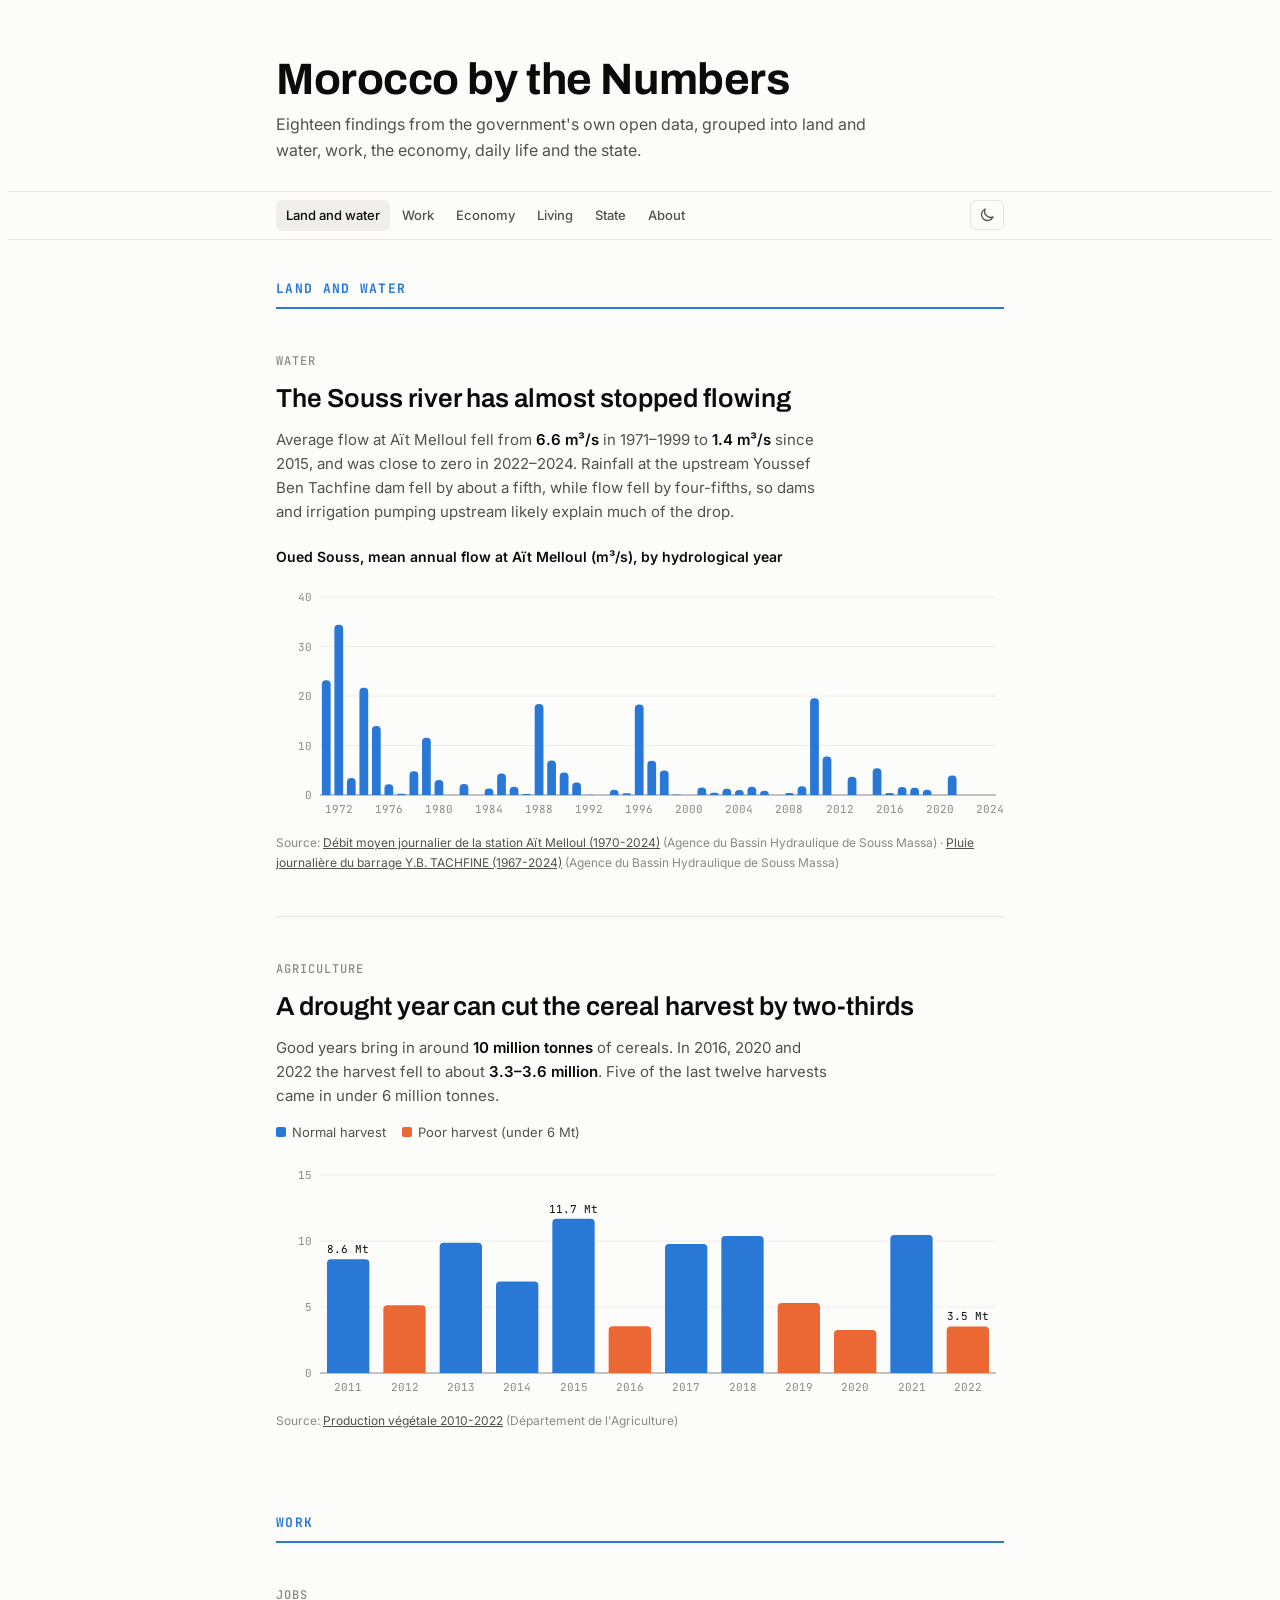
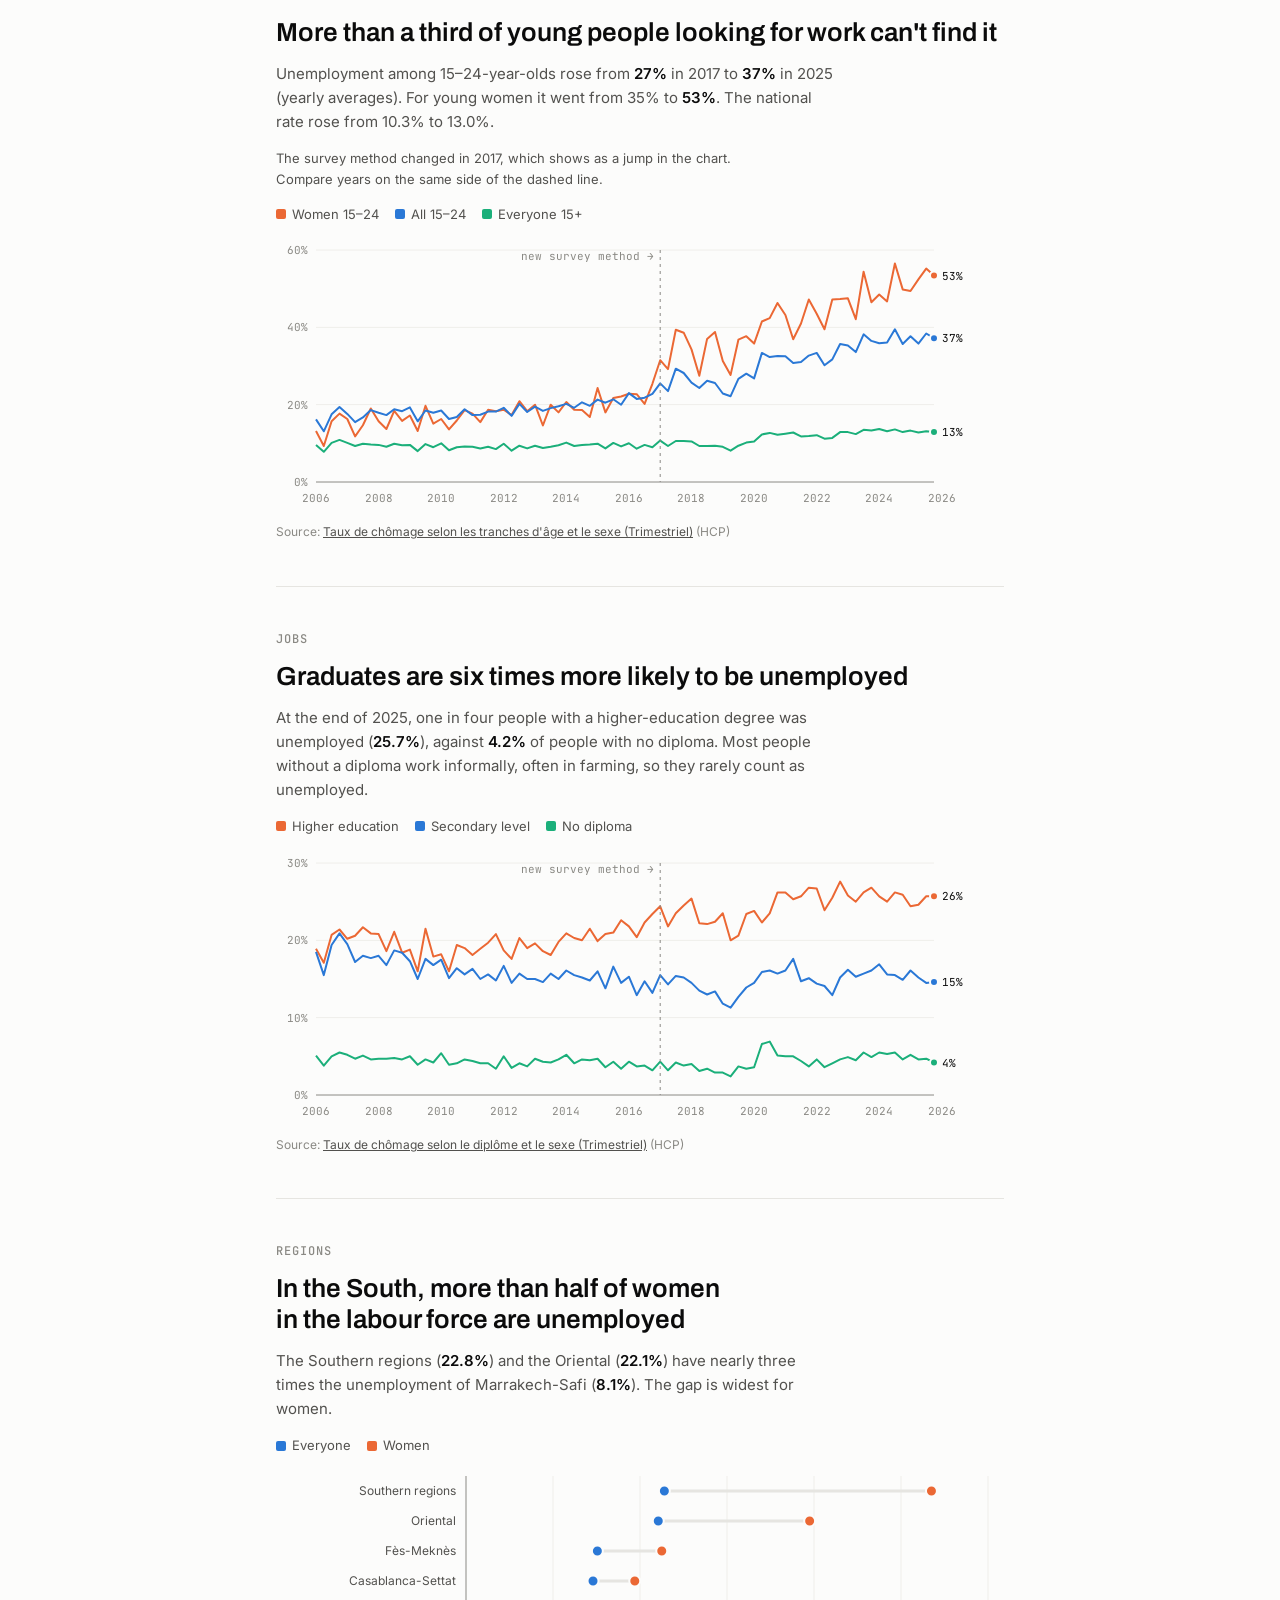
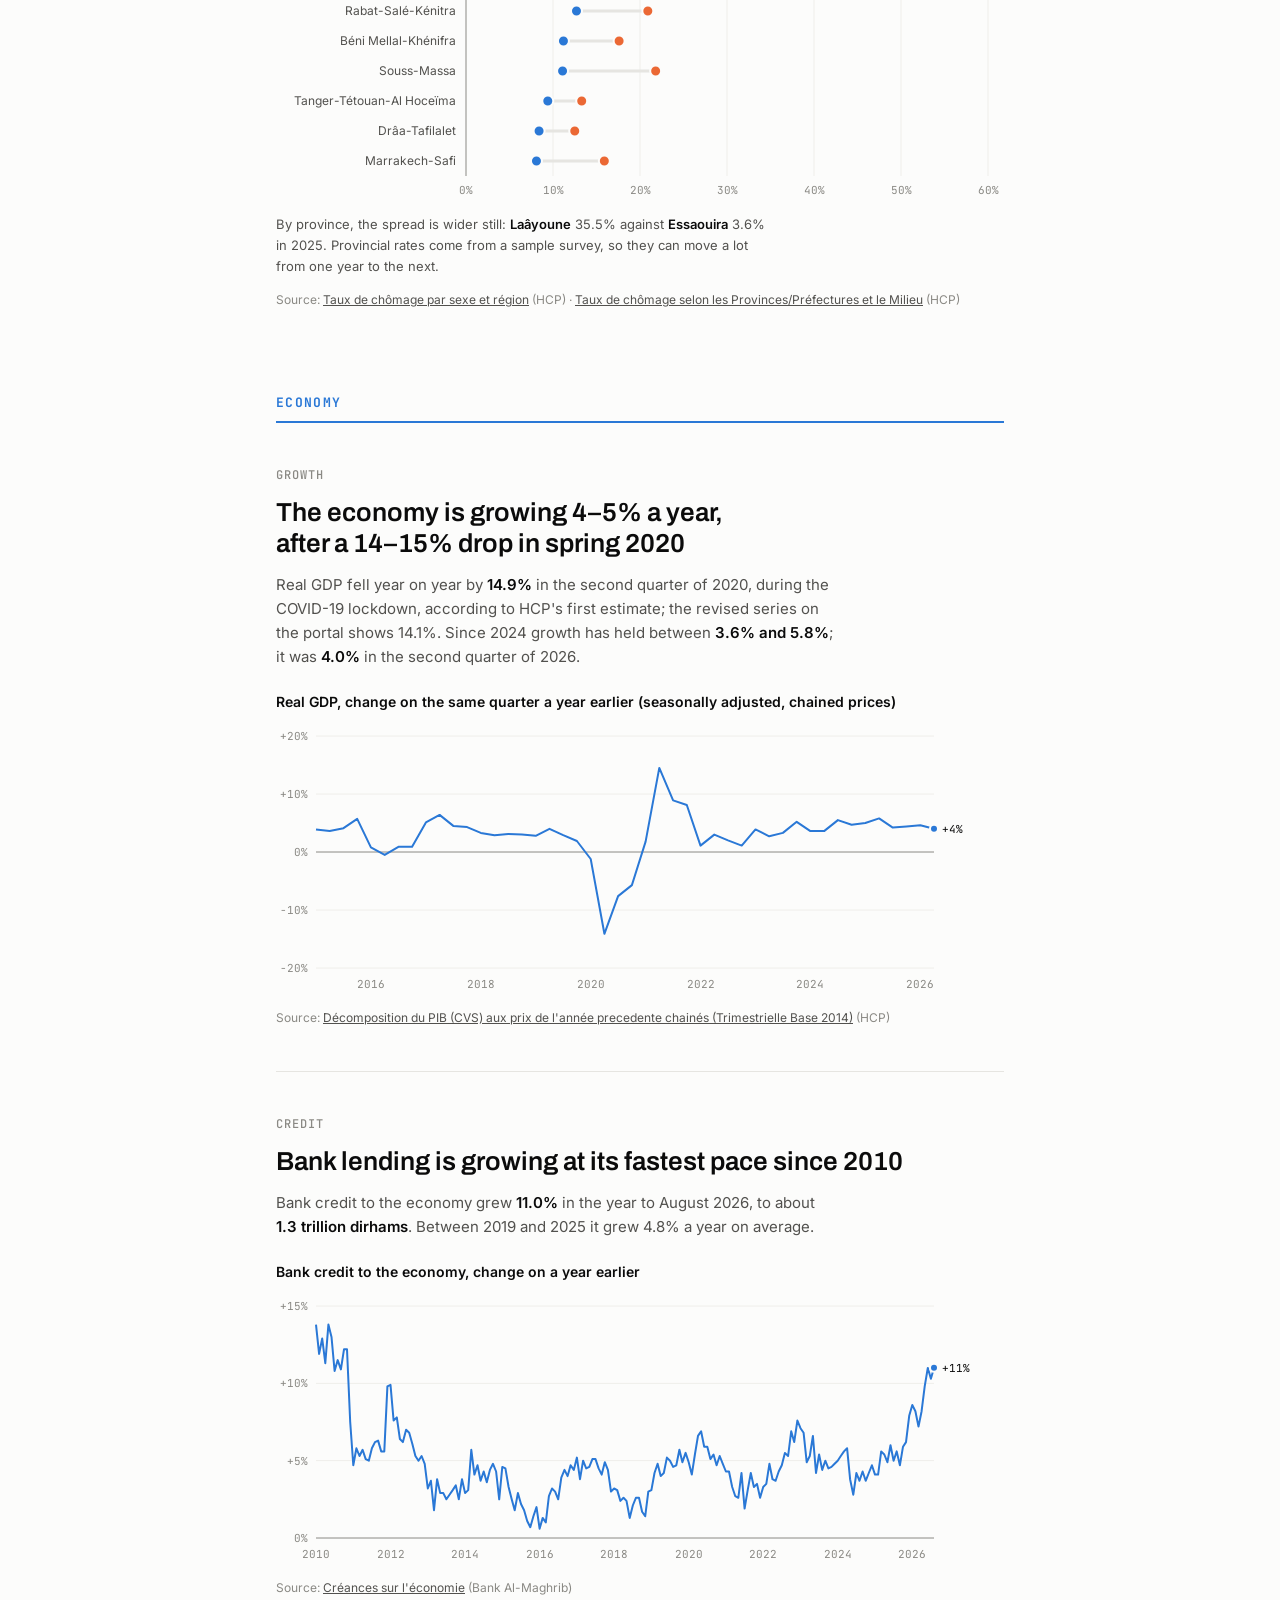
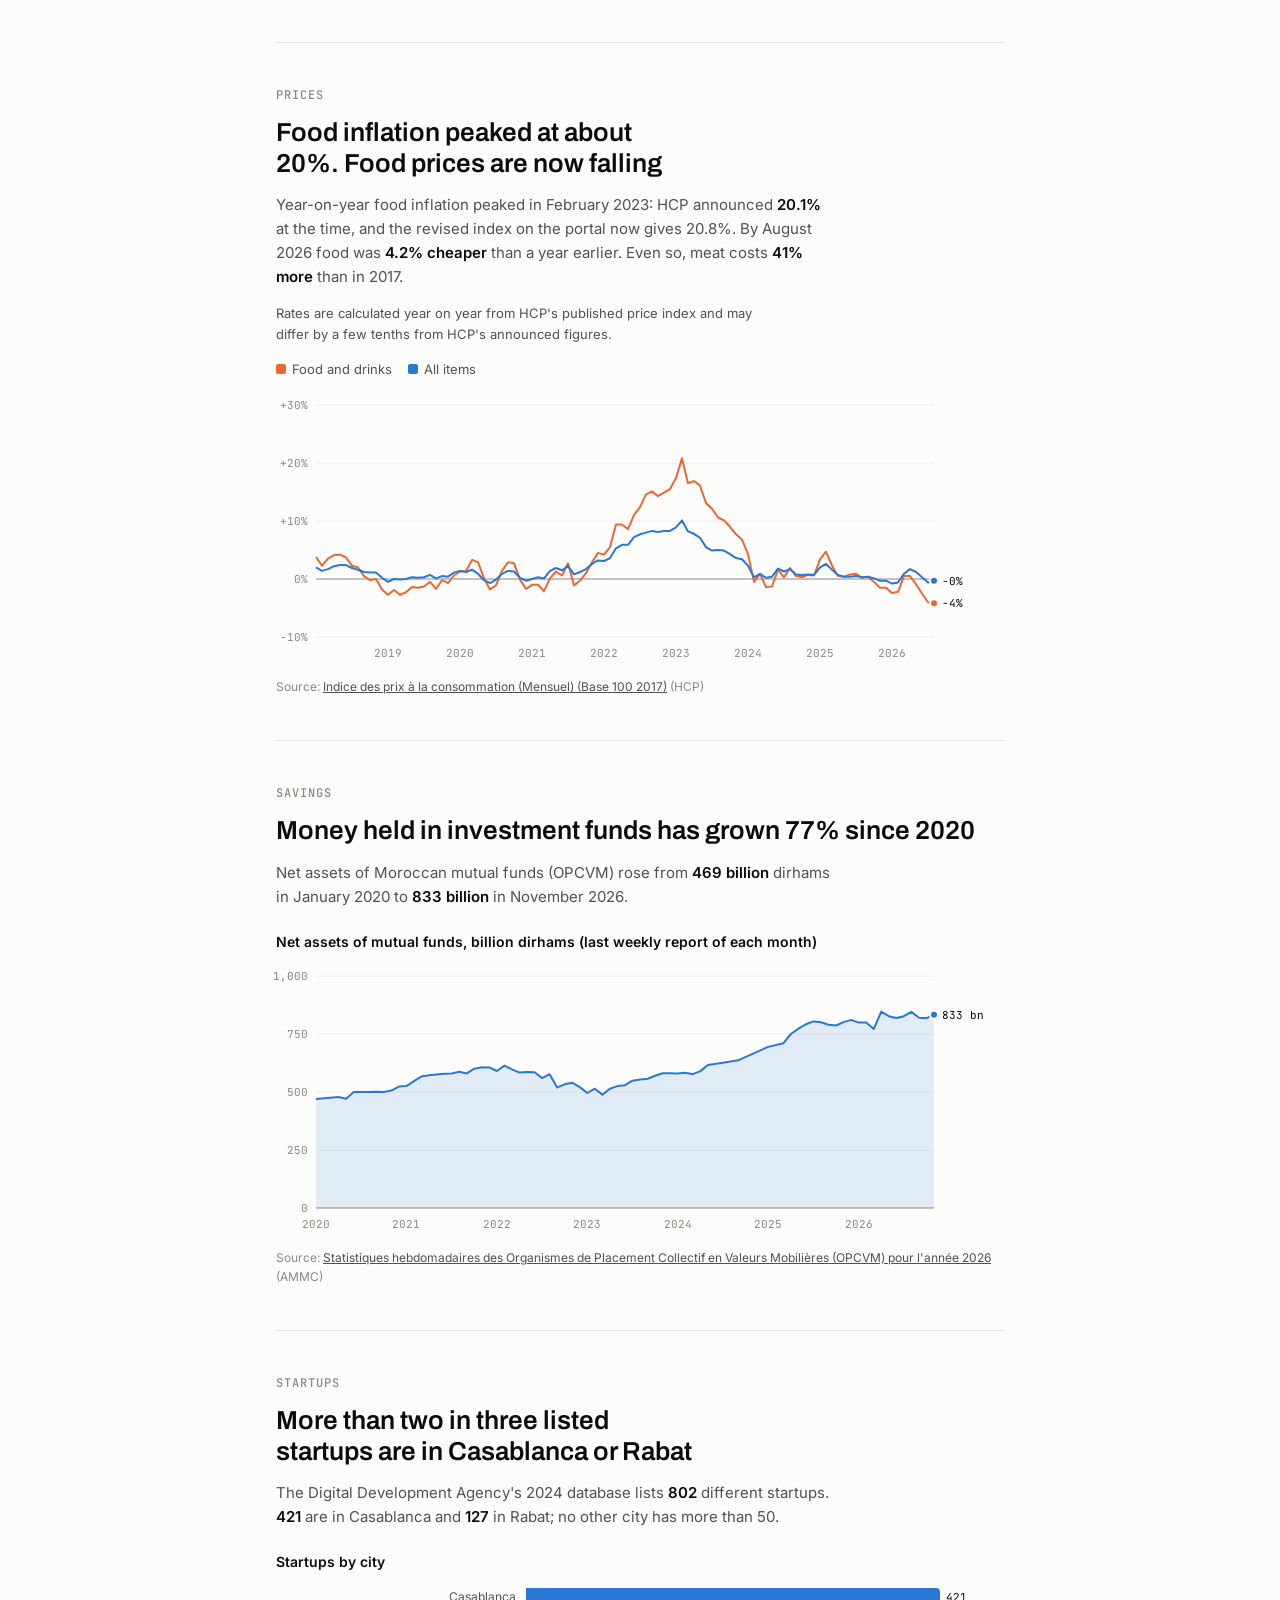
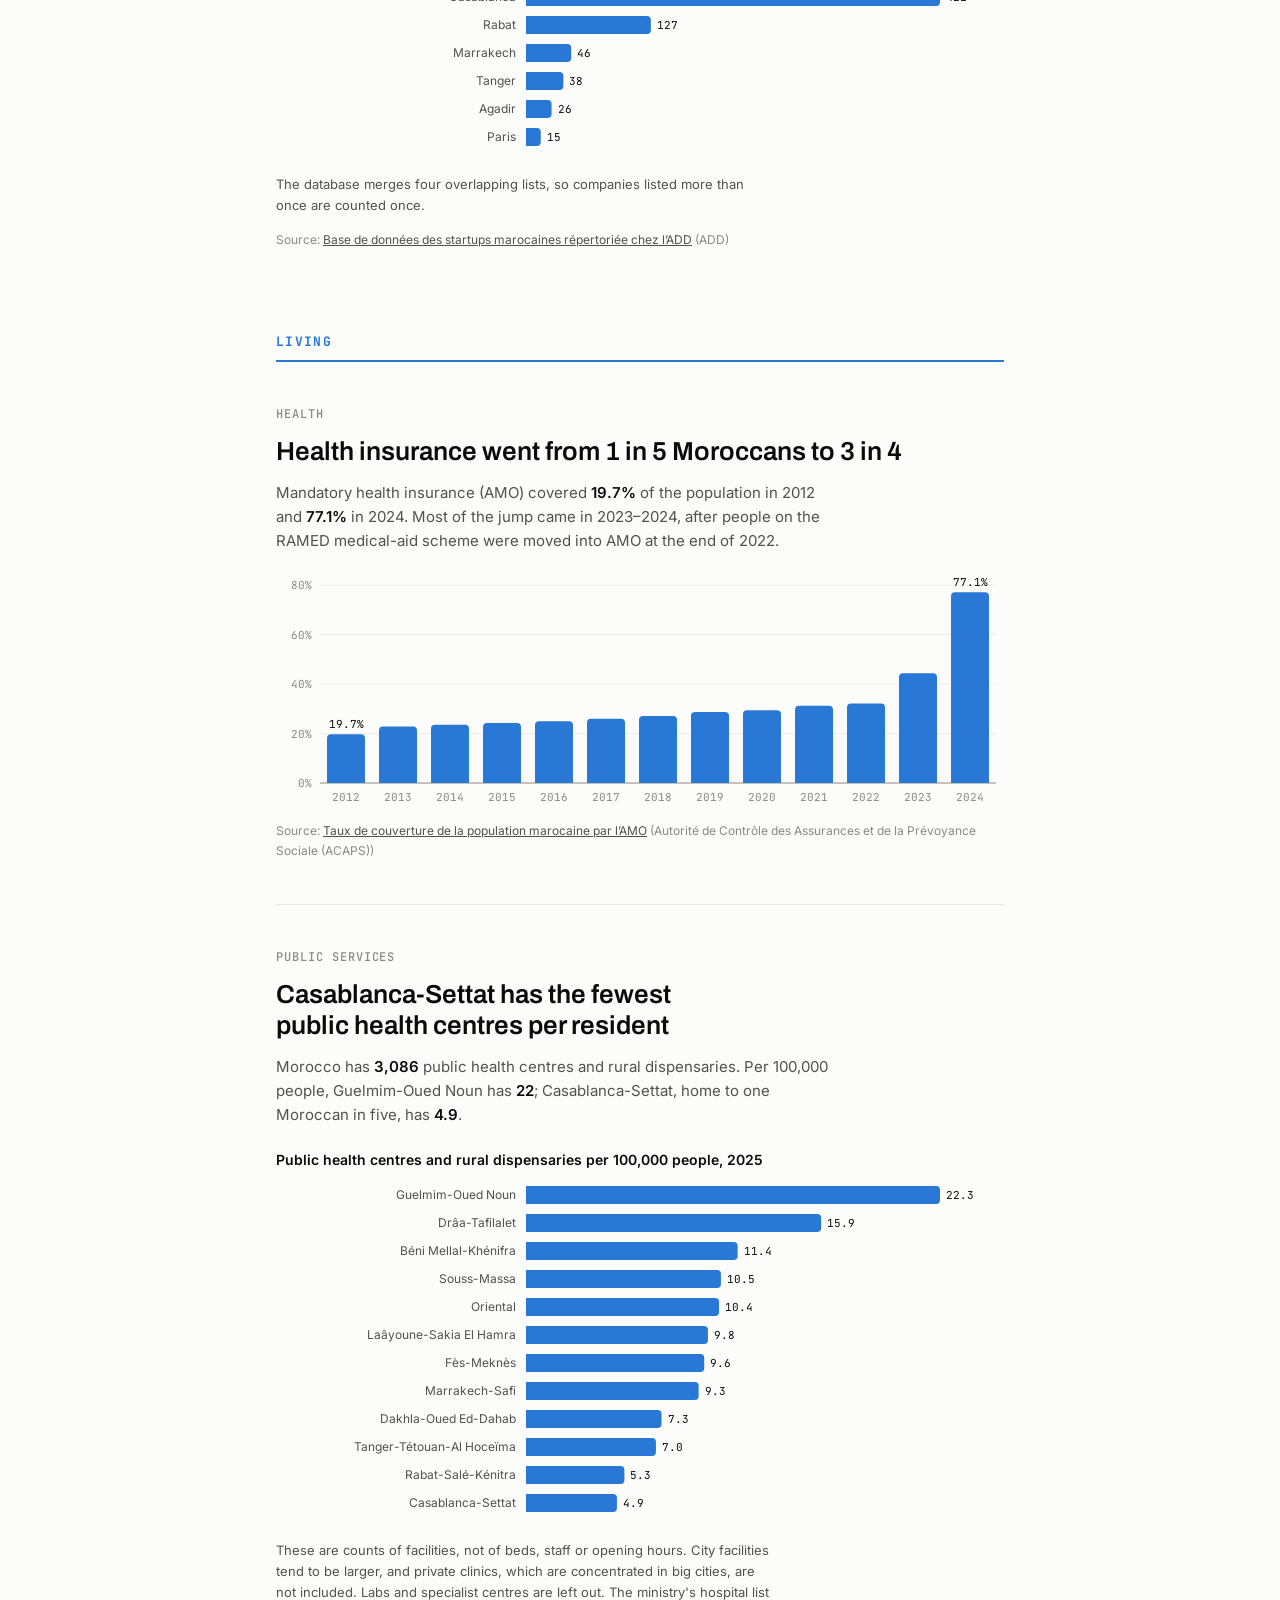
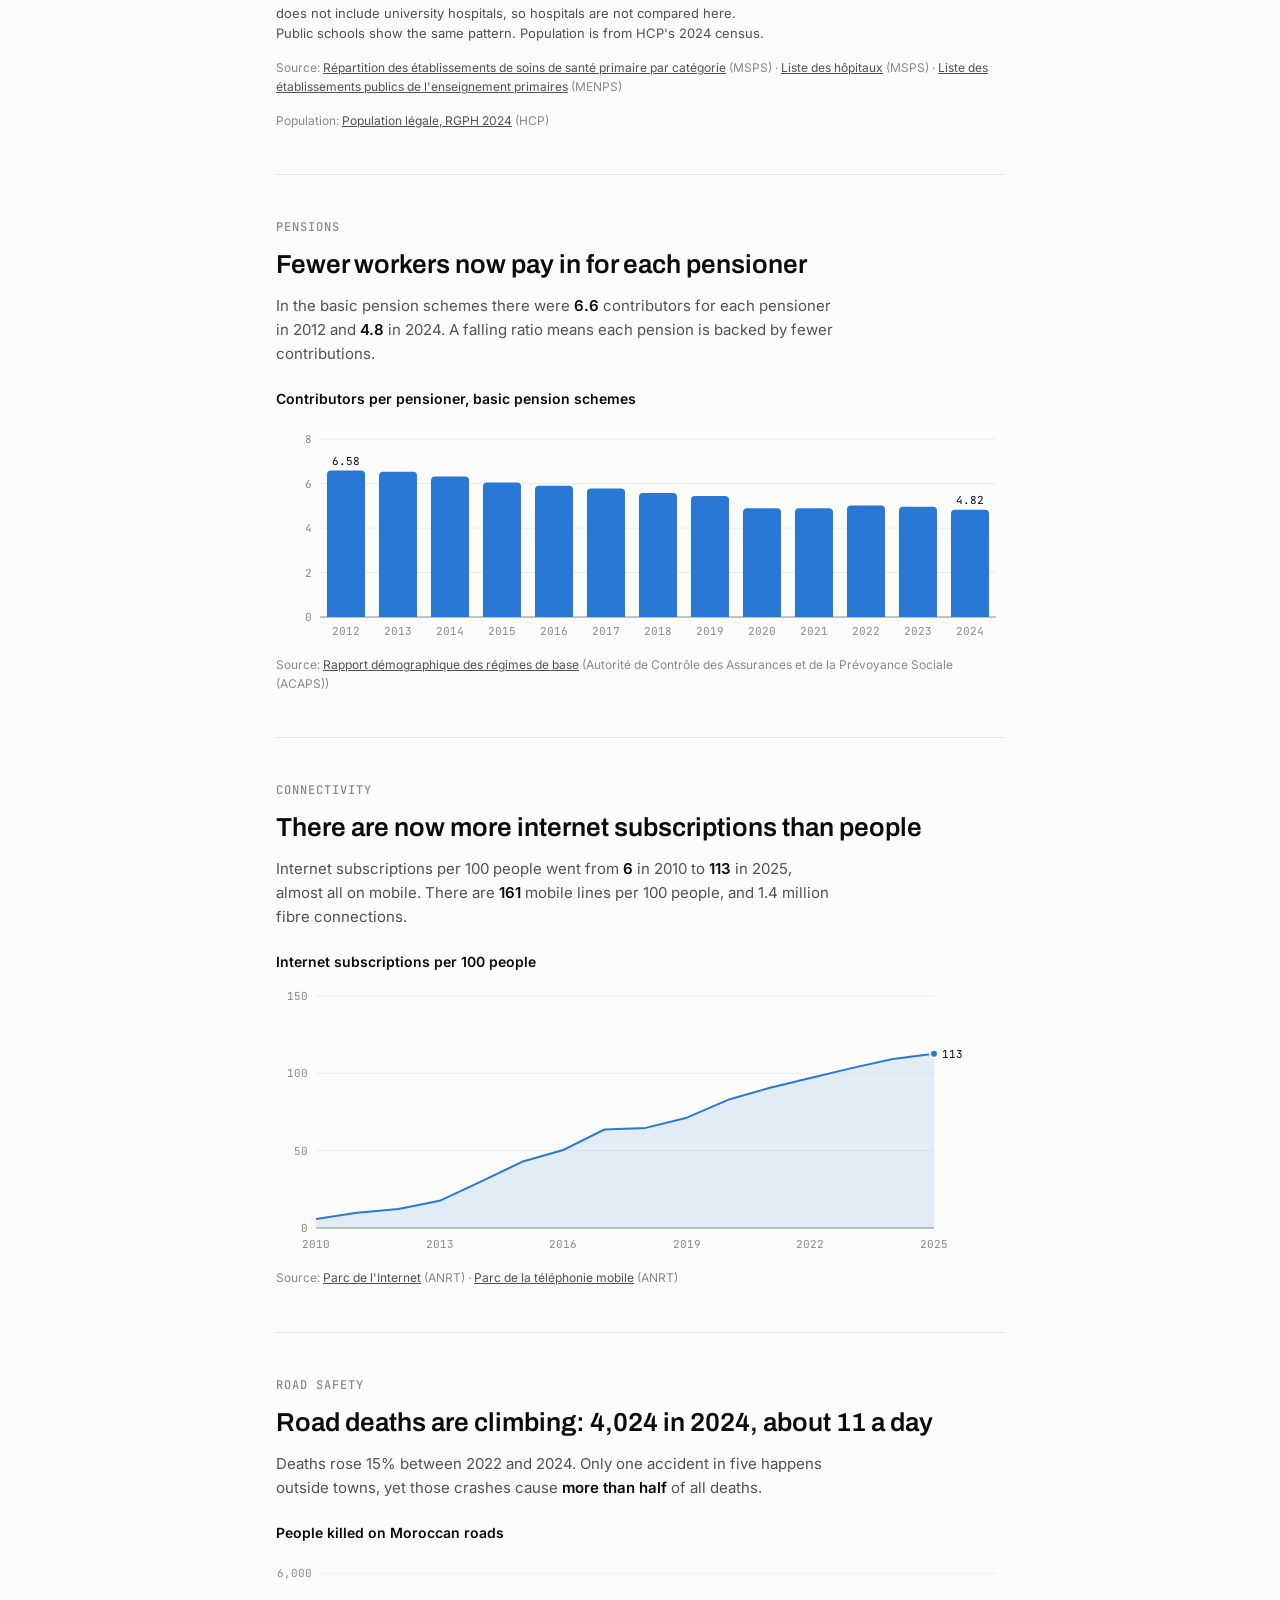
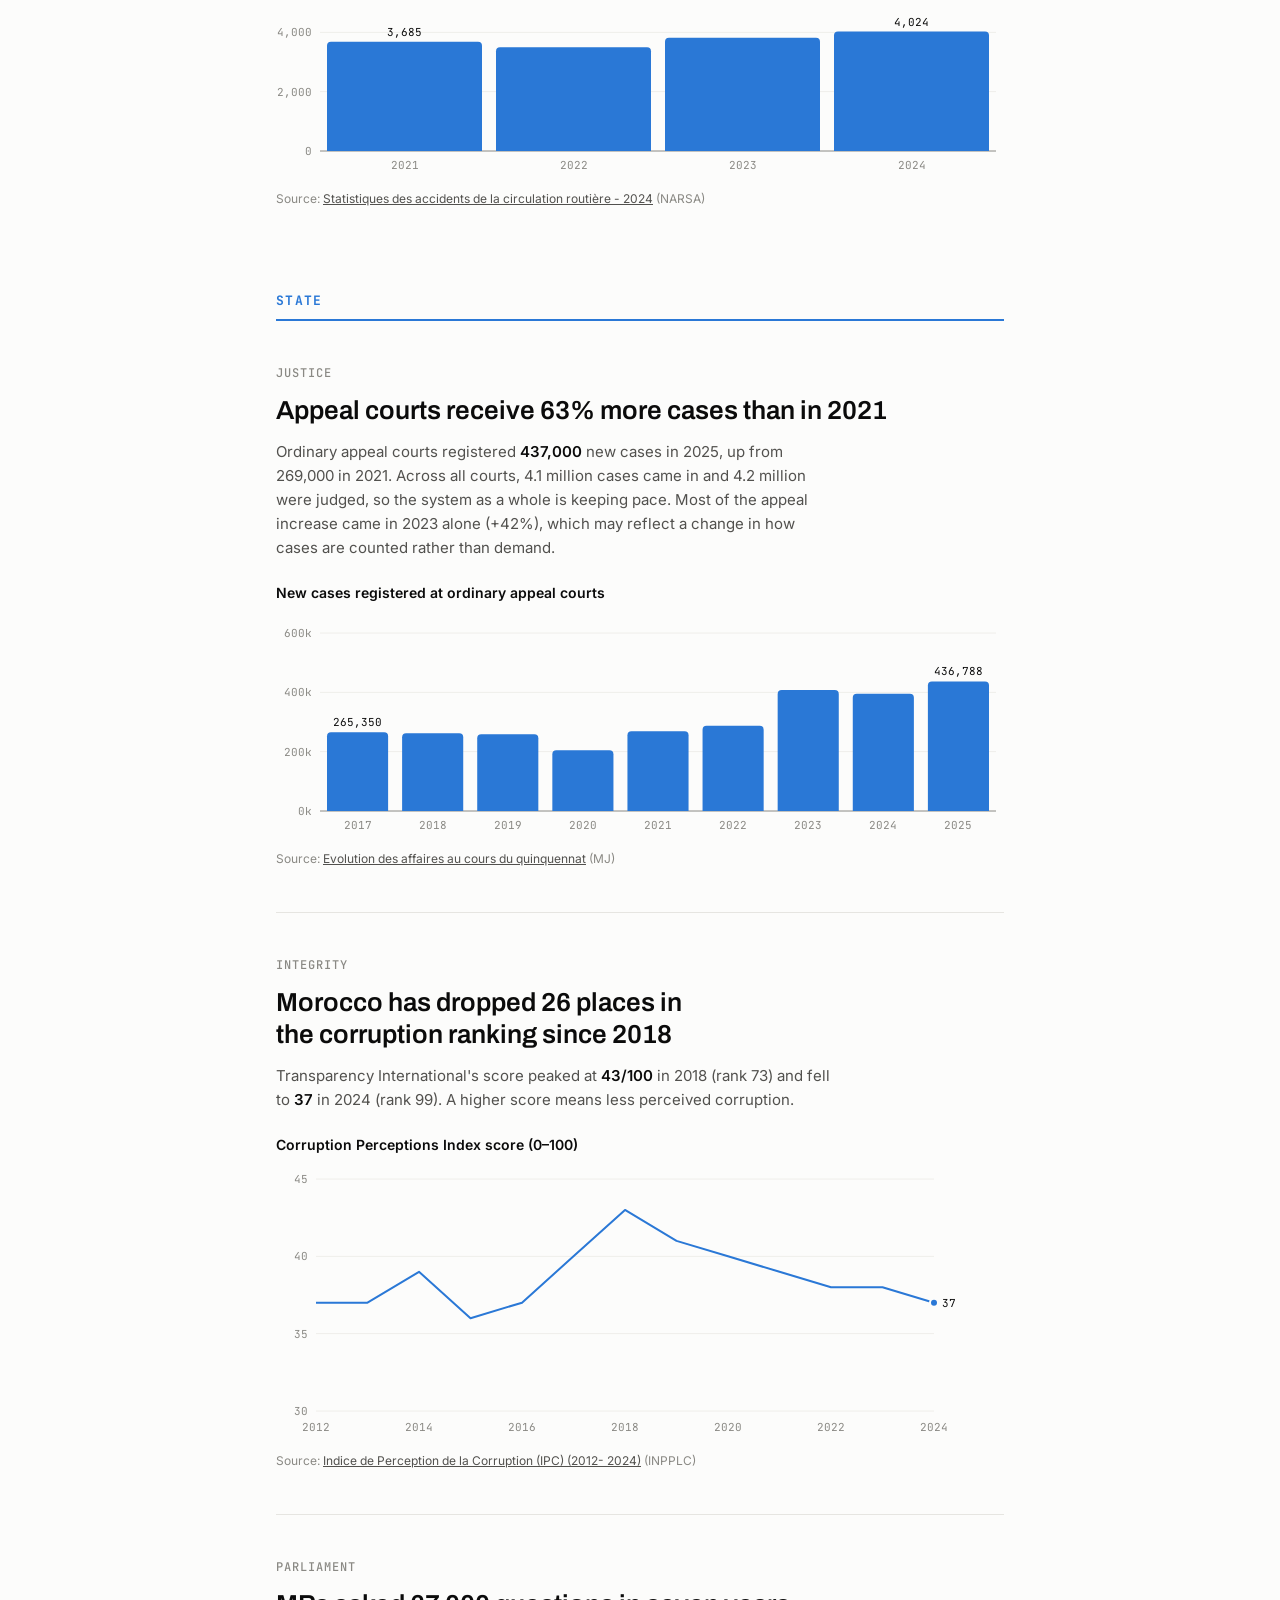
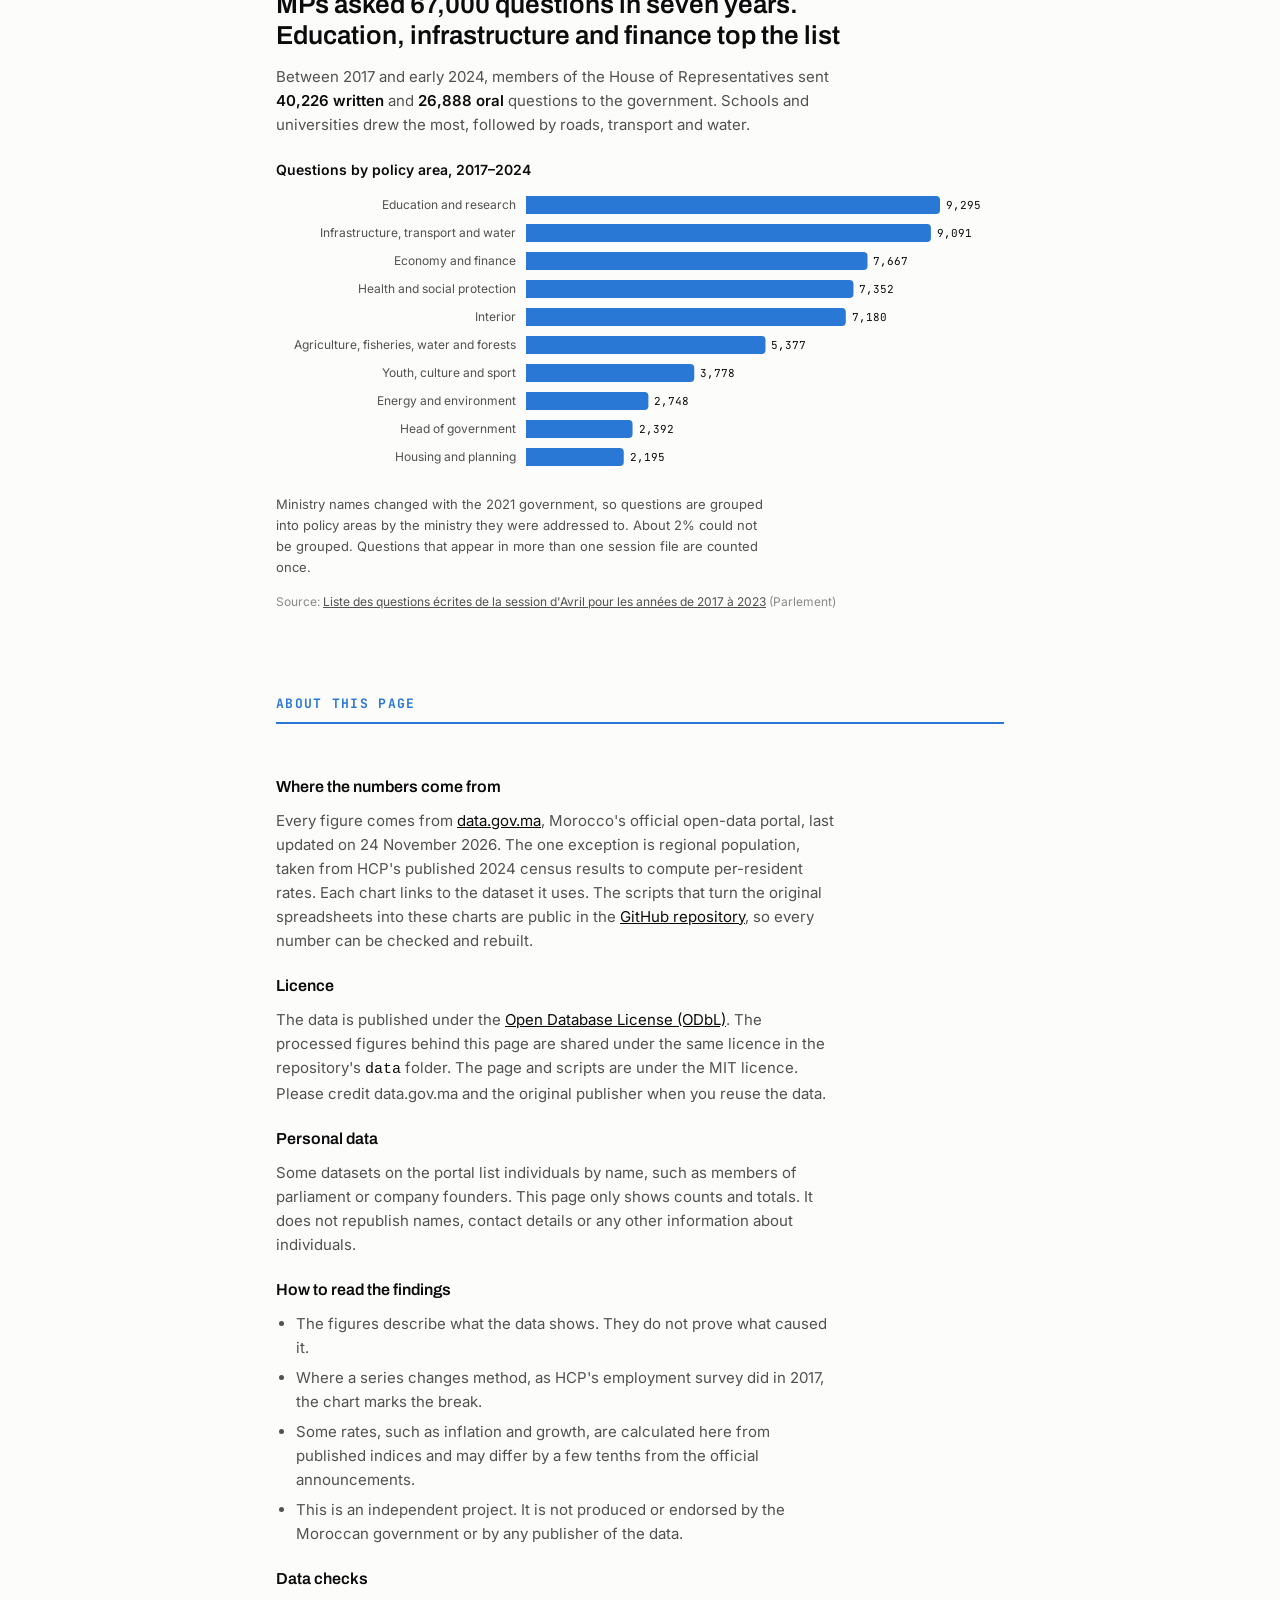
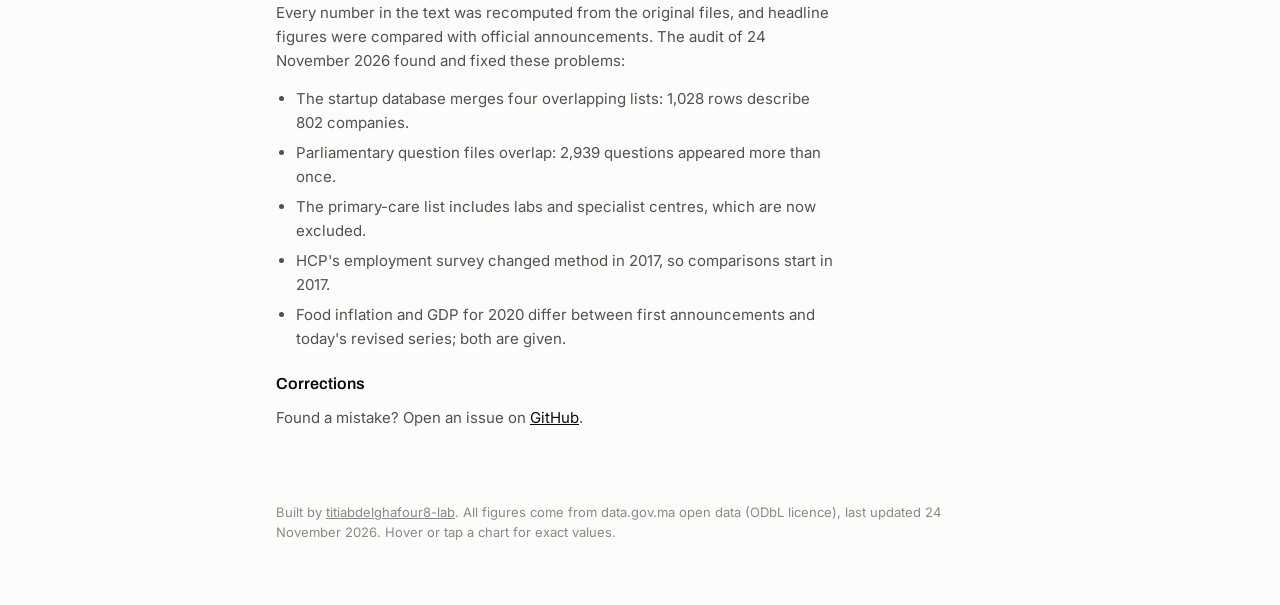
==== commit 8f4eae6e: "Add a light/dark switch A button at the right of the section bar switches themes. It starts from the" ====
--- a/index.html
+++ b/index.html
@@ -36,6 +36,12 @@
 nav.chapters a { flex: none; color: var(--muted); text-decoration: none; font-size: 13px; font-weight: 500; padding: 5px 10px; border-radius: 6px }
 nav.chapters a:hover { color: var(--fg); background: var(--grid) }
 nav.chapters a.on { color: var(--fg); background: var(--grid) }
+.theme-toggle { margin-left: auto; flex: none; position: sticky; right: 0; z-index: 1; box-shadow: -10px 0 8px var(--bg); display: inline-grid; place-items: center; width: 34px; height: 30px; border: 1px solid var(--line); border-radius: 6px; background: var(--bg); color: var(--muted); cursor: pointer }
+.theme-toggle:hover { color: var(--fg); background: var(--grid) }
+.theme-toggle:focus-visible { outline: 2px solid var(--s1); outline-offset: 2px }
+.theme-toggle .i-sun { display: none }
+.theme-toggle.is-dark .i-sun { display: block }
+.theme-toggle.is-dark .i-moon { display: none }
 a:focus-visible { outline: 2px solid var(--s1); outline-offset: 2px }
 
 main .wrap { display: grid; gap: 0 }
@@ -80,6 +86,10 @@
 
 <nav class="chapters" aria-label="Sections"><div class="wrap">
   <a href="#land">Land and water</a><a href="#work">Work</a><a href="#economy">Economy</a><a href="#living">Living</a><a href="#state">State</a><a href="#about">About</a>
+  <button type="button" id="theme-toggle" class="theme-toggle" aria-label="Switch to dark mode" title="Switch to dark mode">
+    <svg class="i-moon" viewBox="0 0 24 24" width="18" height="18" aria-hidden="true"><path d="M20 14.5A8 8 0 0 1 9.5 4a8 8 0 1 0 10.5 10.5Z" fill="none" stroke="currentColor" stroke-width="1.8" stroke-linejoin="round"/></svg>
+    <svg class="i-sun" viewBox="0 0 24 24" width="18" height="18" aria-hidden="true"><circle cx="12" cy="12" r="4" fill="none" stroke="currentColor" stroke-width="1.8"/><path d="M12 2.5v2.2M12 19.3v2.2M2.5 12h2.2M19.3 12h2.2M5.3 5.3l1.6 1.6M17.1 17.1l1.6 1.6M5.3 18.7l1.6-1.6M17.1 6.9l1.6-1.6" stroke="currentColor" stroke-width="1.8" stroke-linecap="round"/></svg>
+  </button>
 </div></nav>
 
 <main><div class="wrap">
@@ -475,6 +485,25 @@
 matchMedia("(prefers-color-scheme: dark)").addEventListener("change", renderAll);
 new MutationObserver(renderAll).observe(document.documentElement, { attributes: true, attributeFilter: ["data-theme"] });
 
+// Light/dark switch: follows the device setting until the reader picks one
+const themeBtn = document.getElementById("theme-toggle");
+const isDark = () => { const s = document.documentElement.dataset.theme; return s ? s === "dark" : matchMedia("(prefers-color-scheme: dark)").matches; };
+function syncThemeButton() {
+  const dark = isDark(), label = dark ? "Switch to light mode" : "Switch to dark mode";
+  themeBtn.classList.toggle("is-dark", dark);
+  themeBtn.setAttribute("aria-label", label); themeBtn.title = label;
+}
+try { const saved = localStorage.getItem("theme"); if (saved === "light" || saved === "dark") document.documentElement.dataset.theme = saved; } catch (e) {}
+themeBtn.addEventListener("click", () => {
+  const next = isDark() ? "light" : "dark";
+  document.documentElement.dataset.theme = next;
+  try { localStorage.setItem("theme", next); } catch (e) {}
+  syncThemeButton();
+});
+matchMedia("(prefers-color-scheme: dark)").addEventListener("change", syncThemeButton);
+new MutationObserver(syncThemeButton).observe(document.documentElement, { attributes: true, attributeFilter: ["data-theme"] });
+syncThemeButton();
+
 // Highlight the chapter in view
 const links = [...document.querySelectorAll("nav.chapters a")];
 const io = new IntersectionObserver(es => es.forEach(e => {
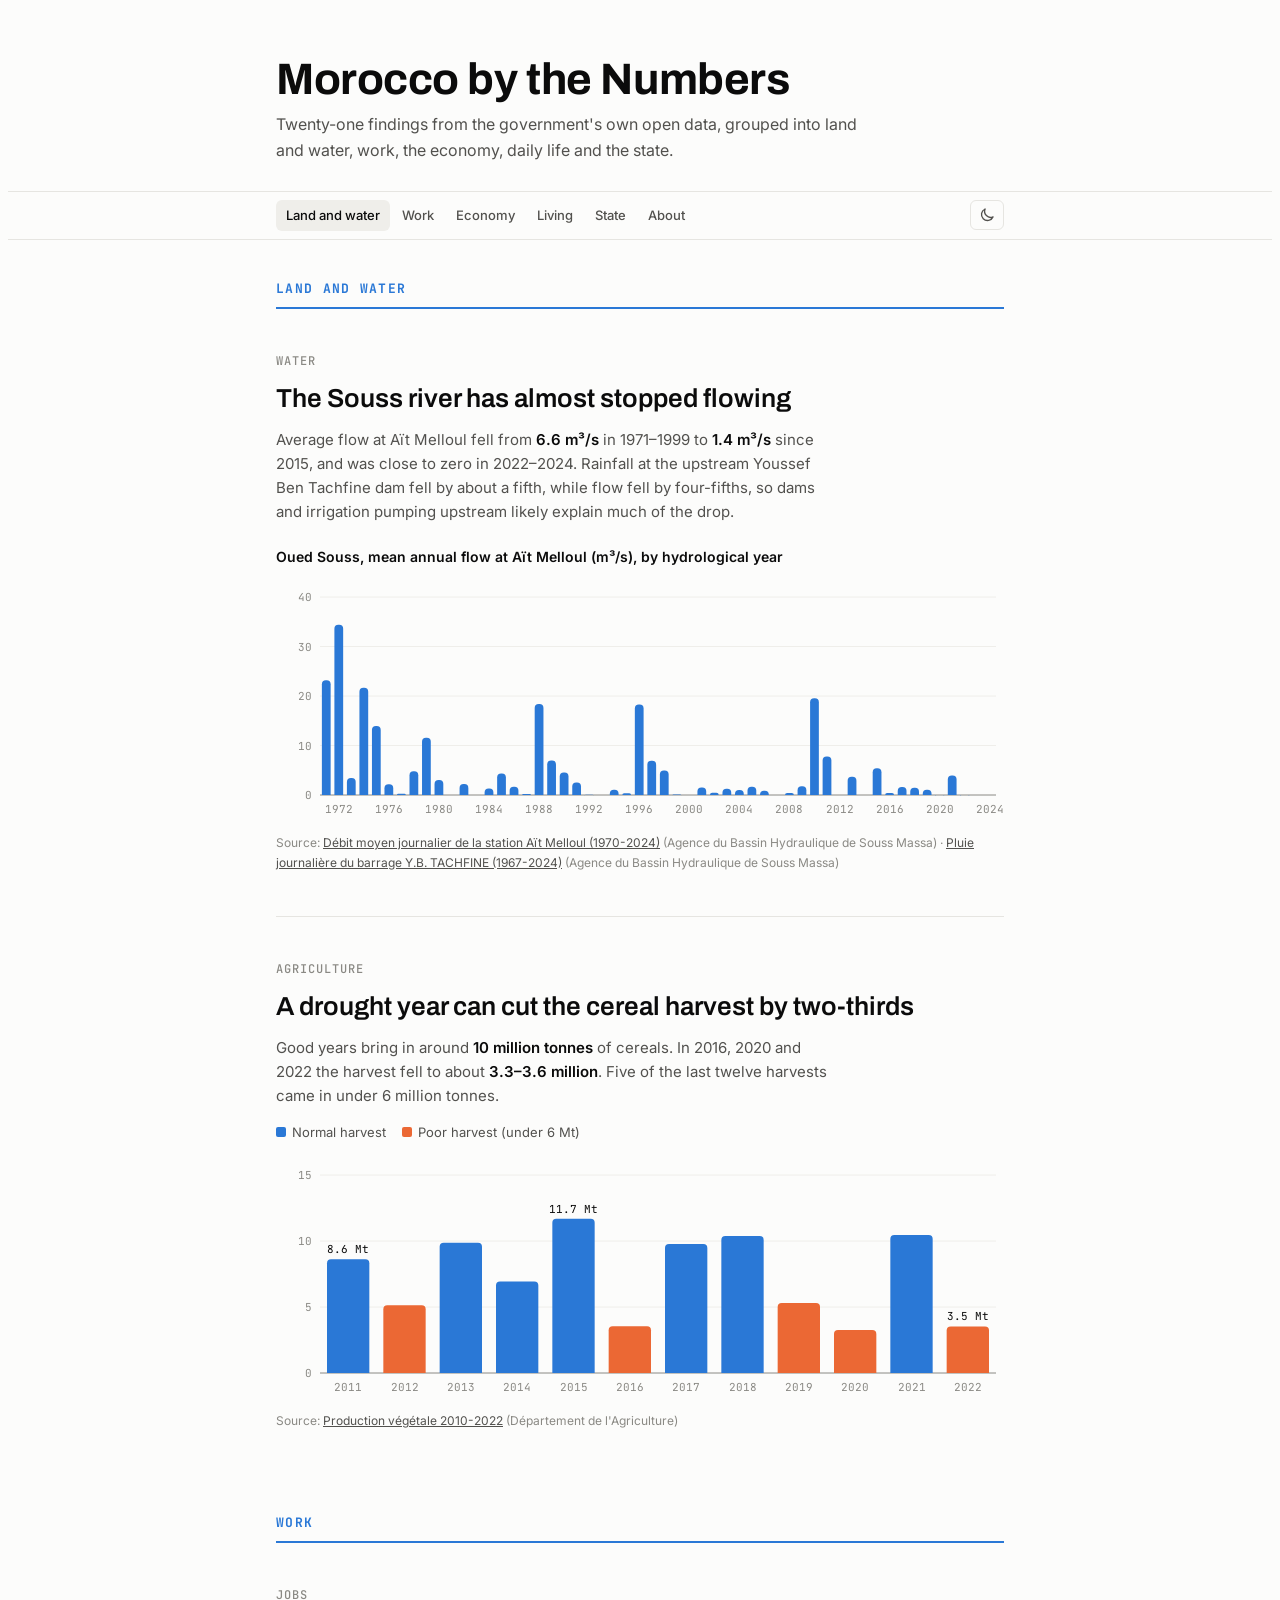
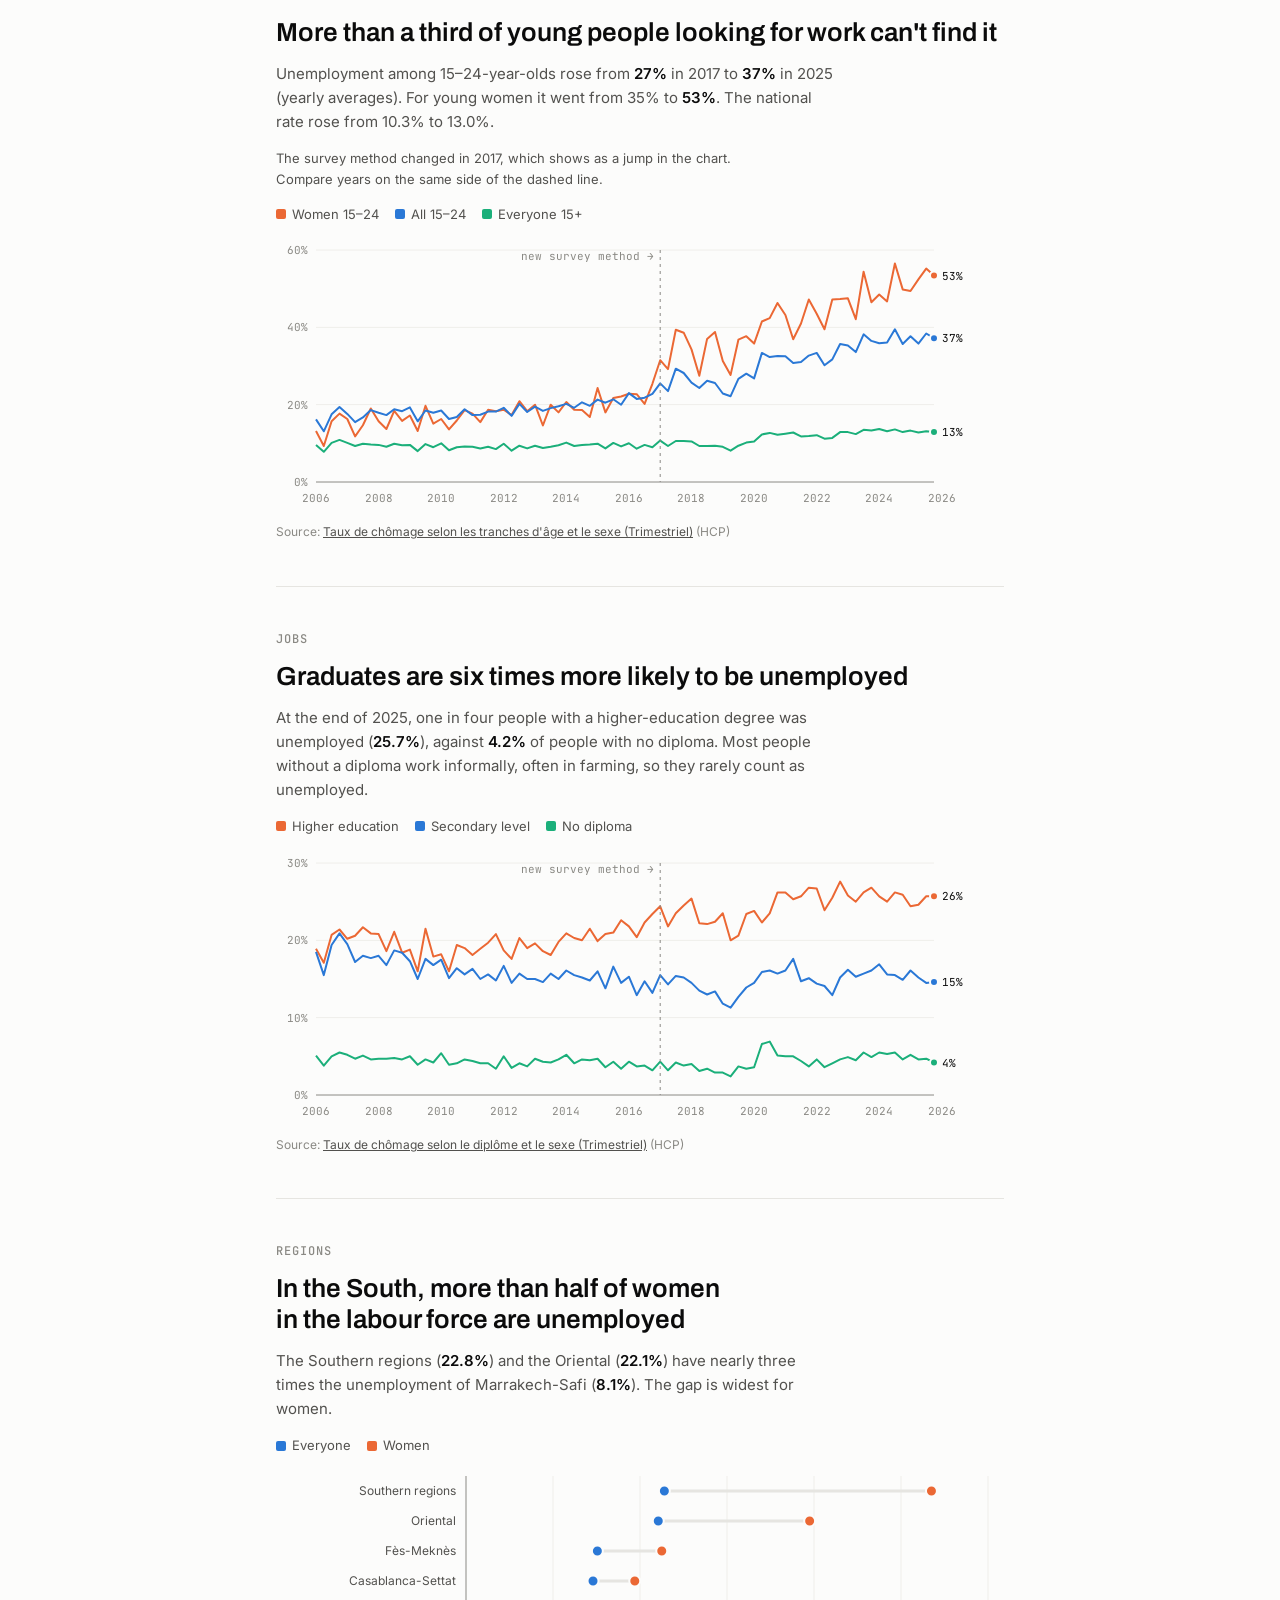
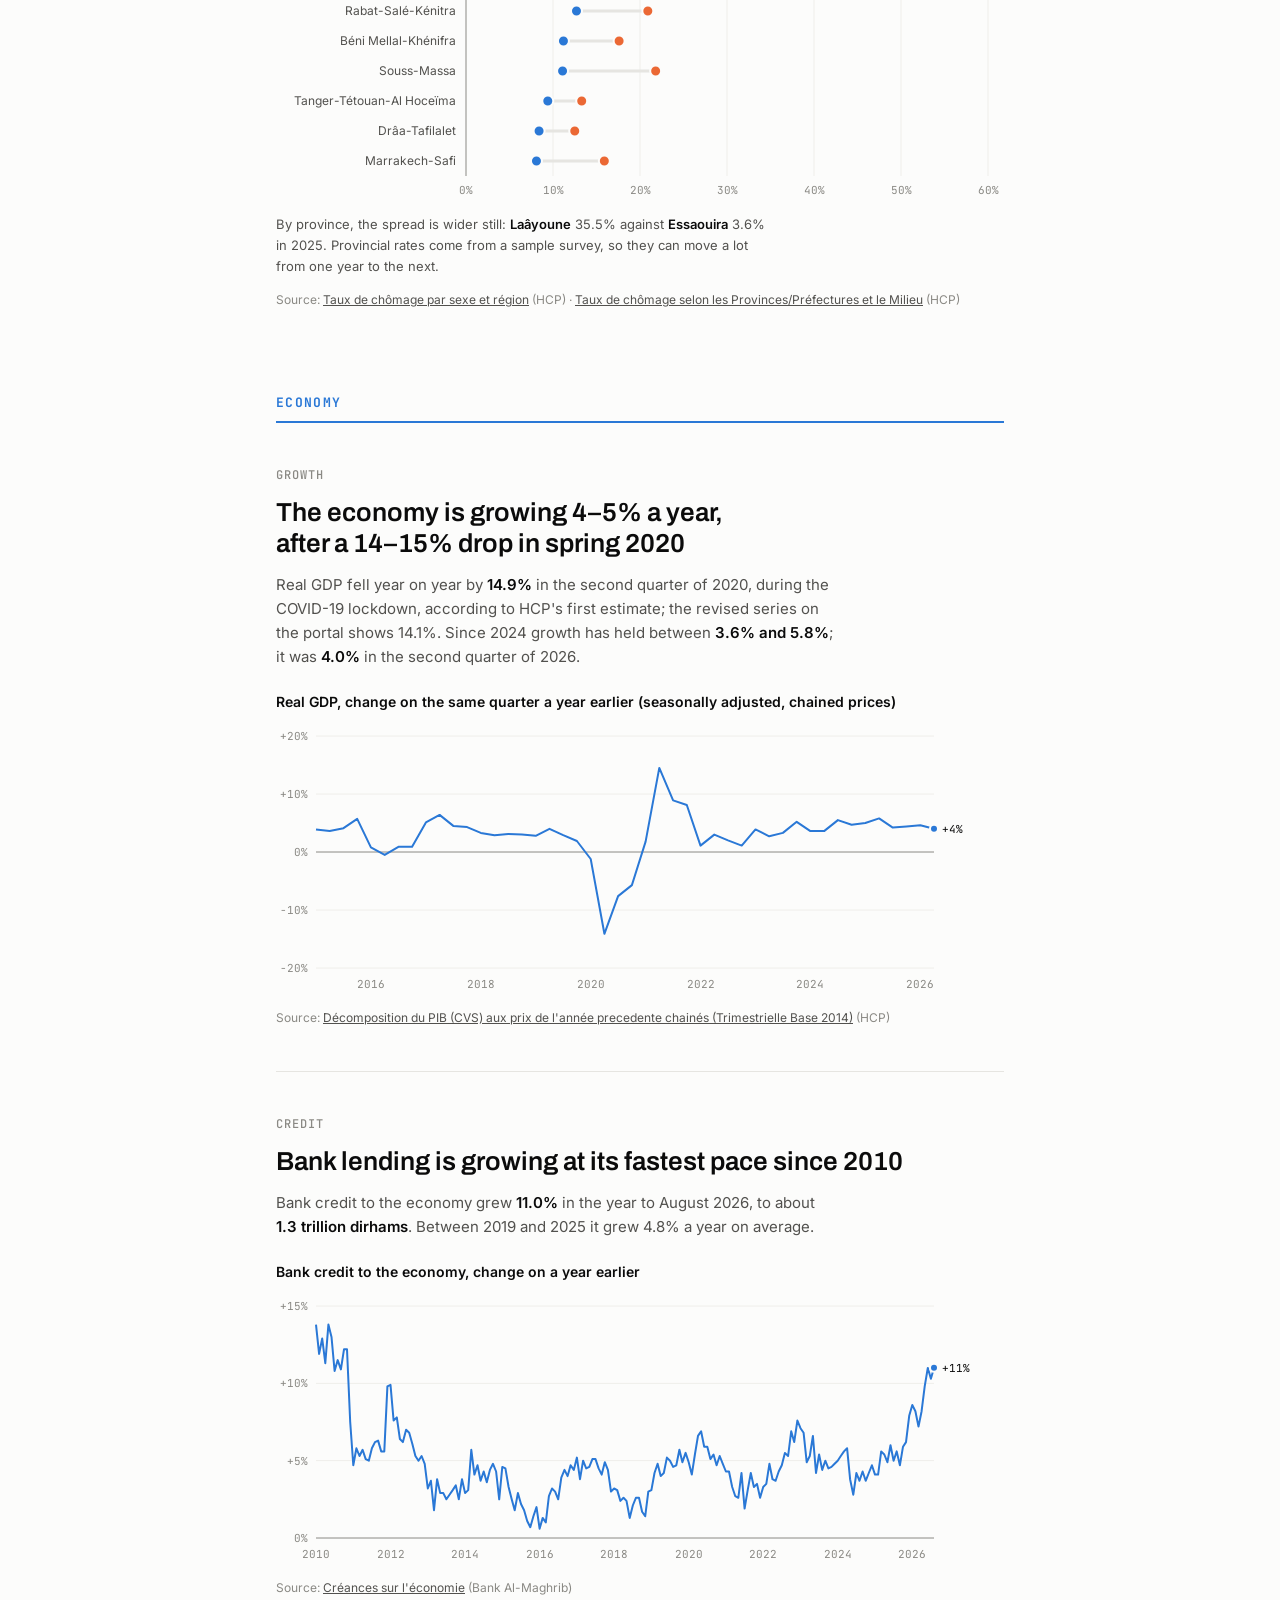
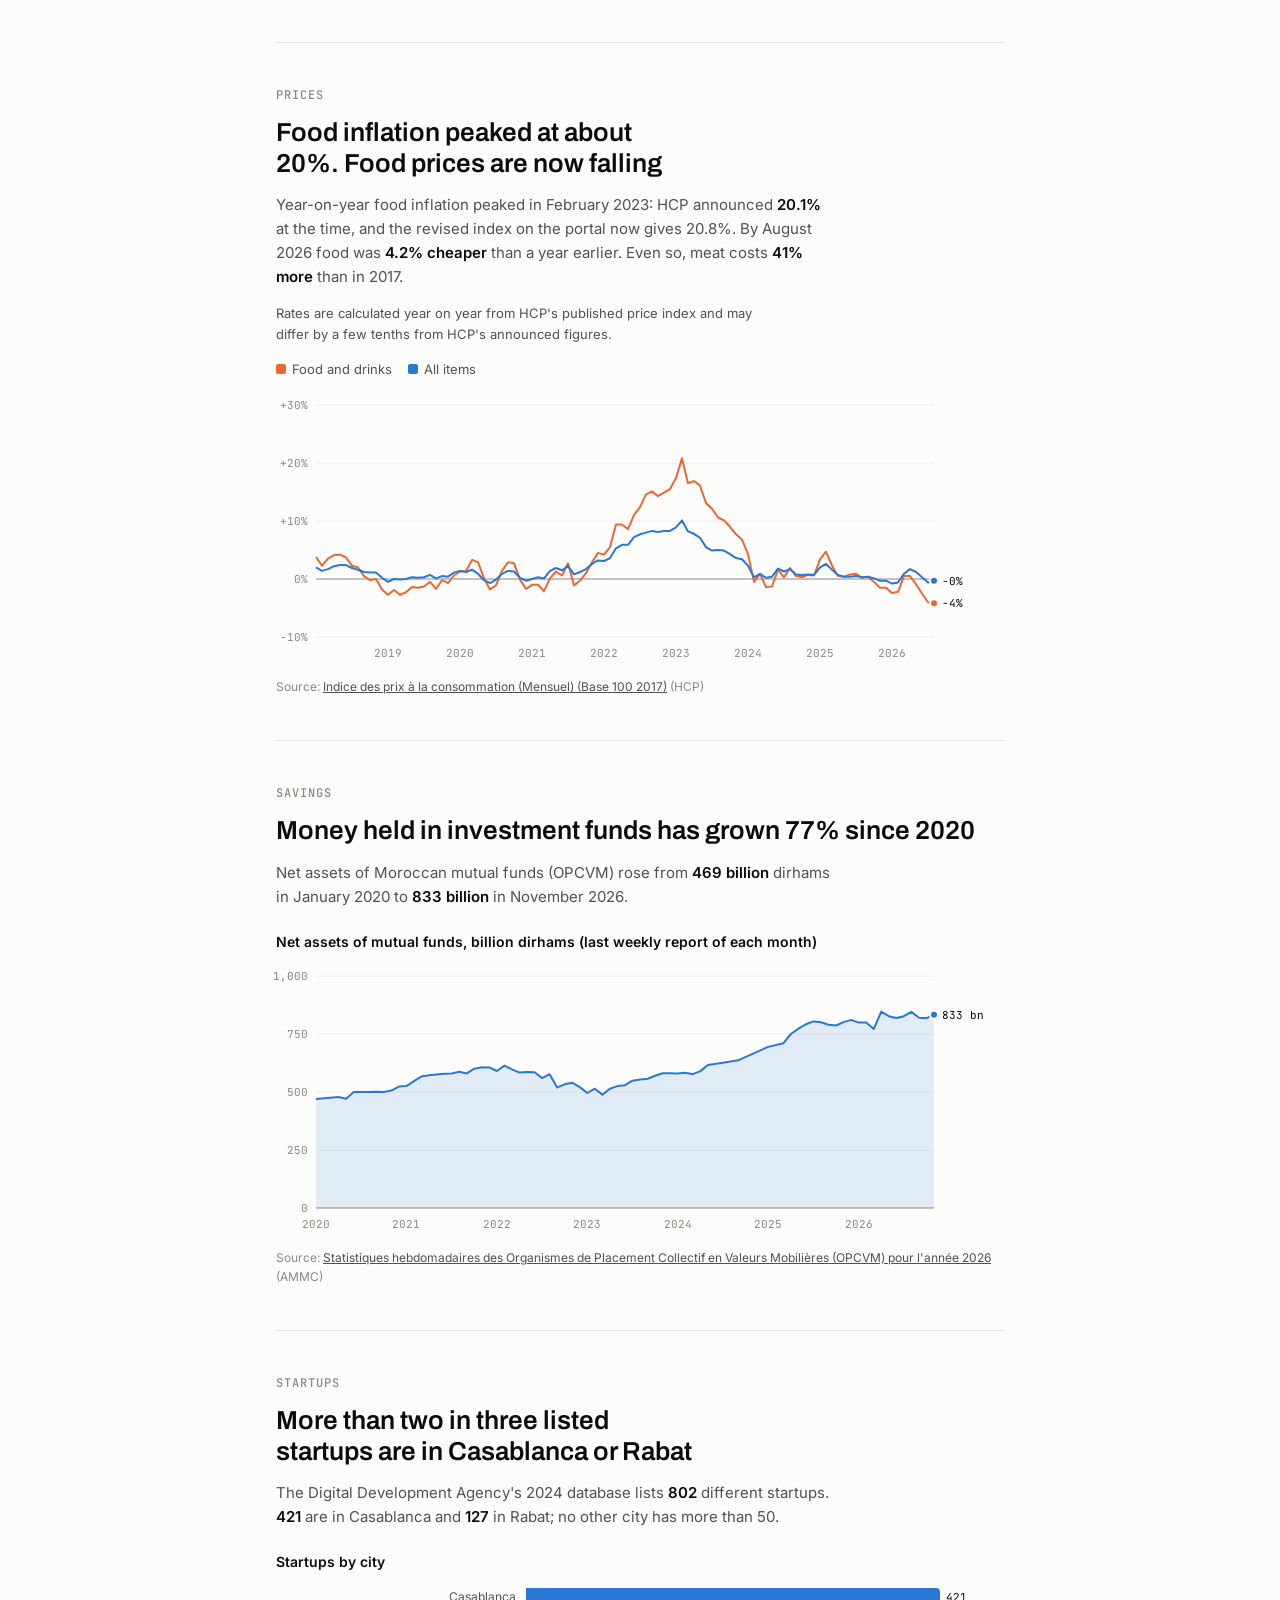
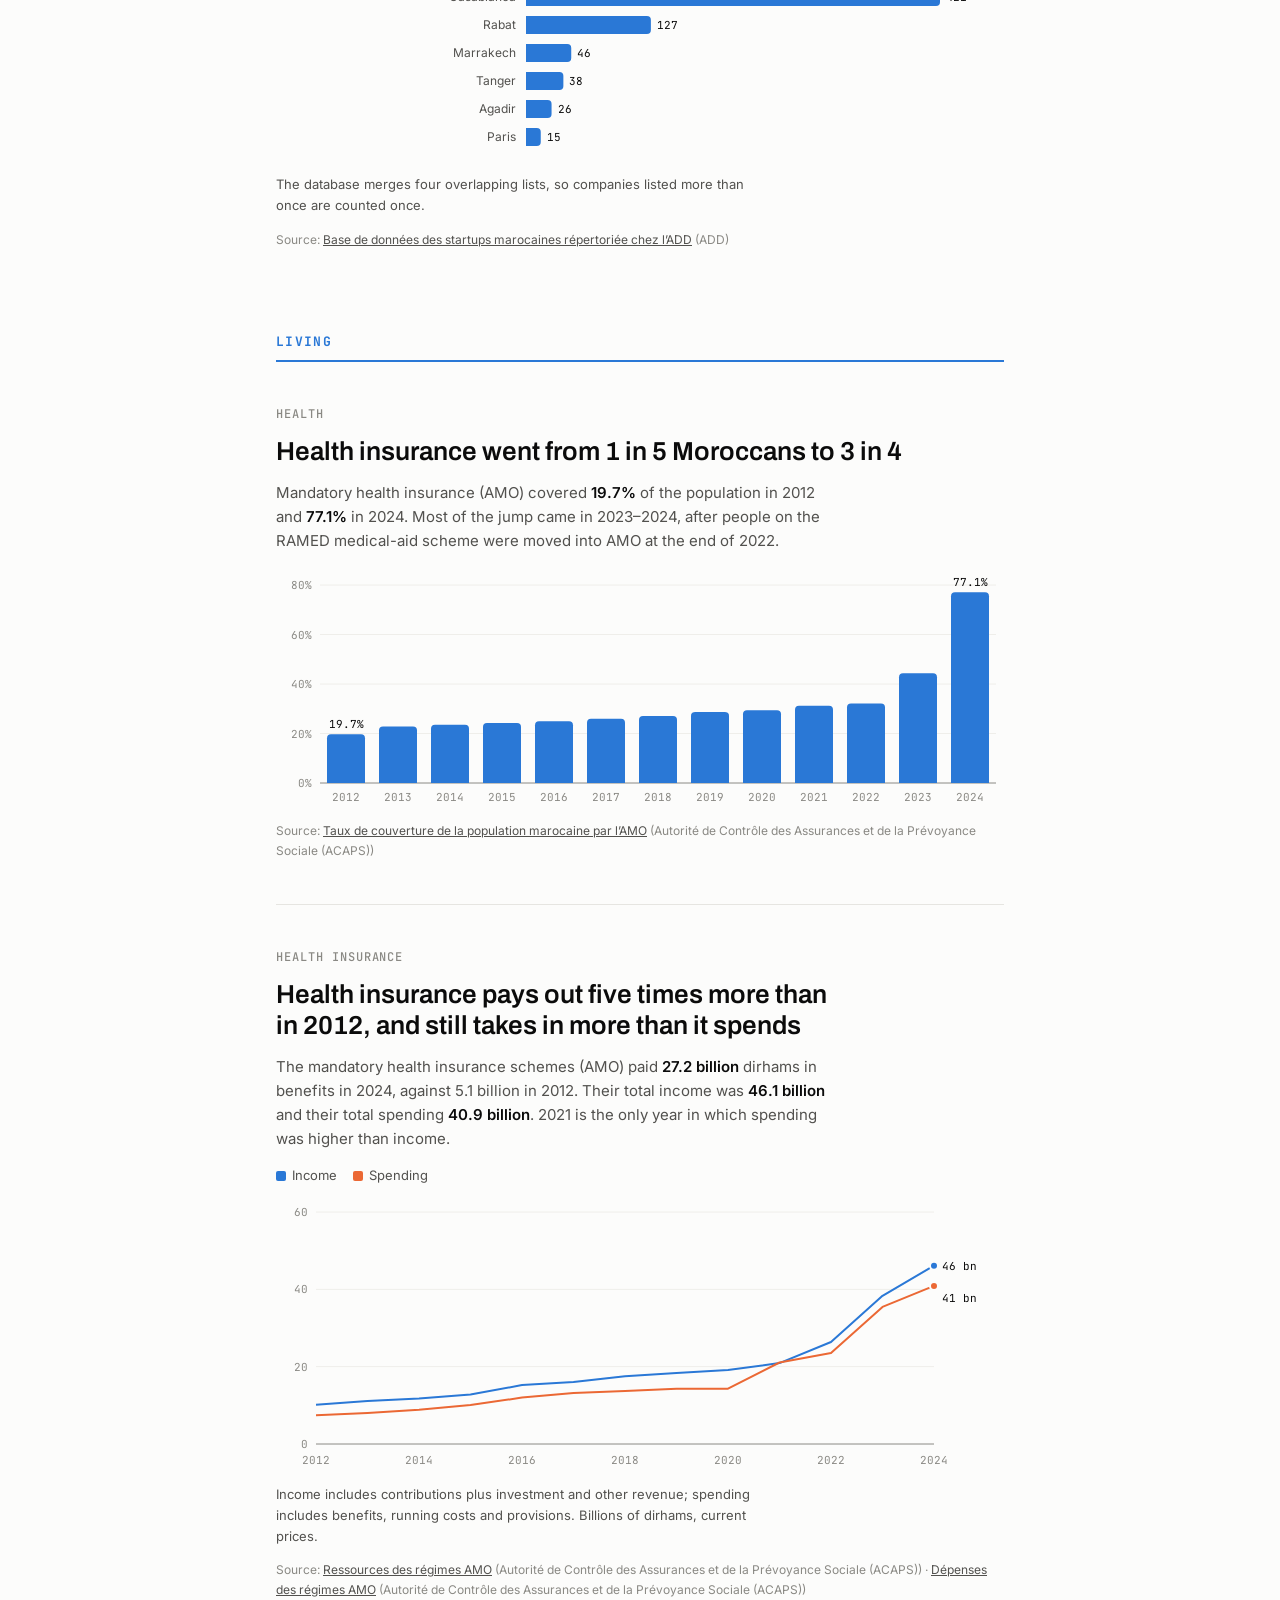
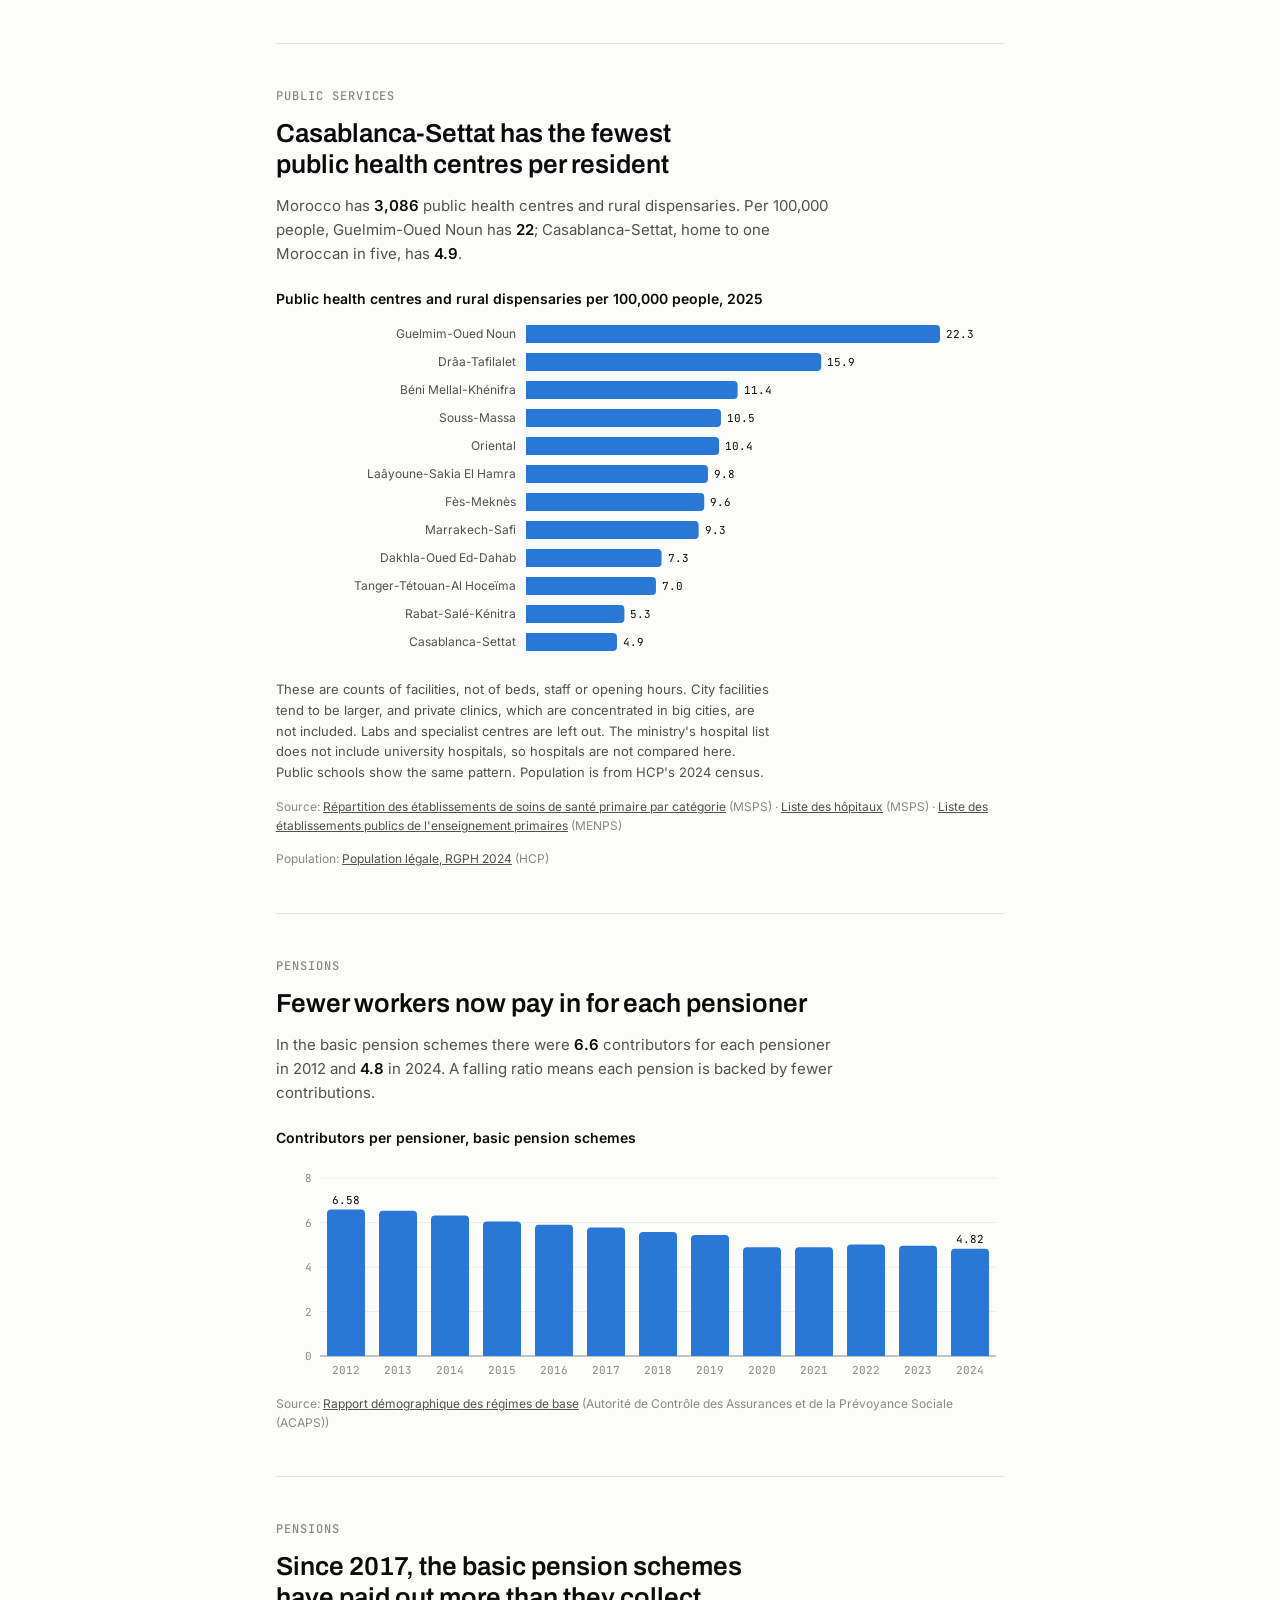
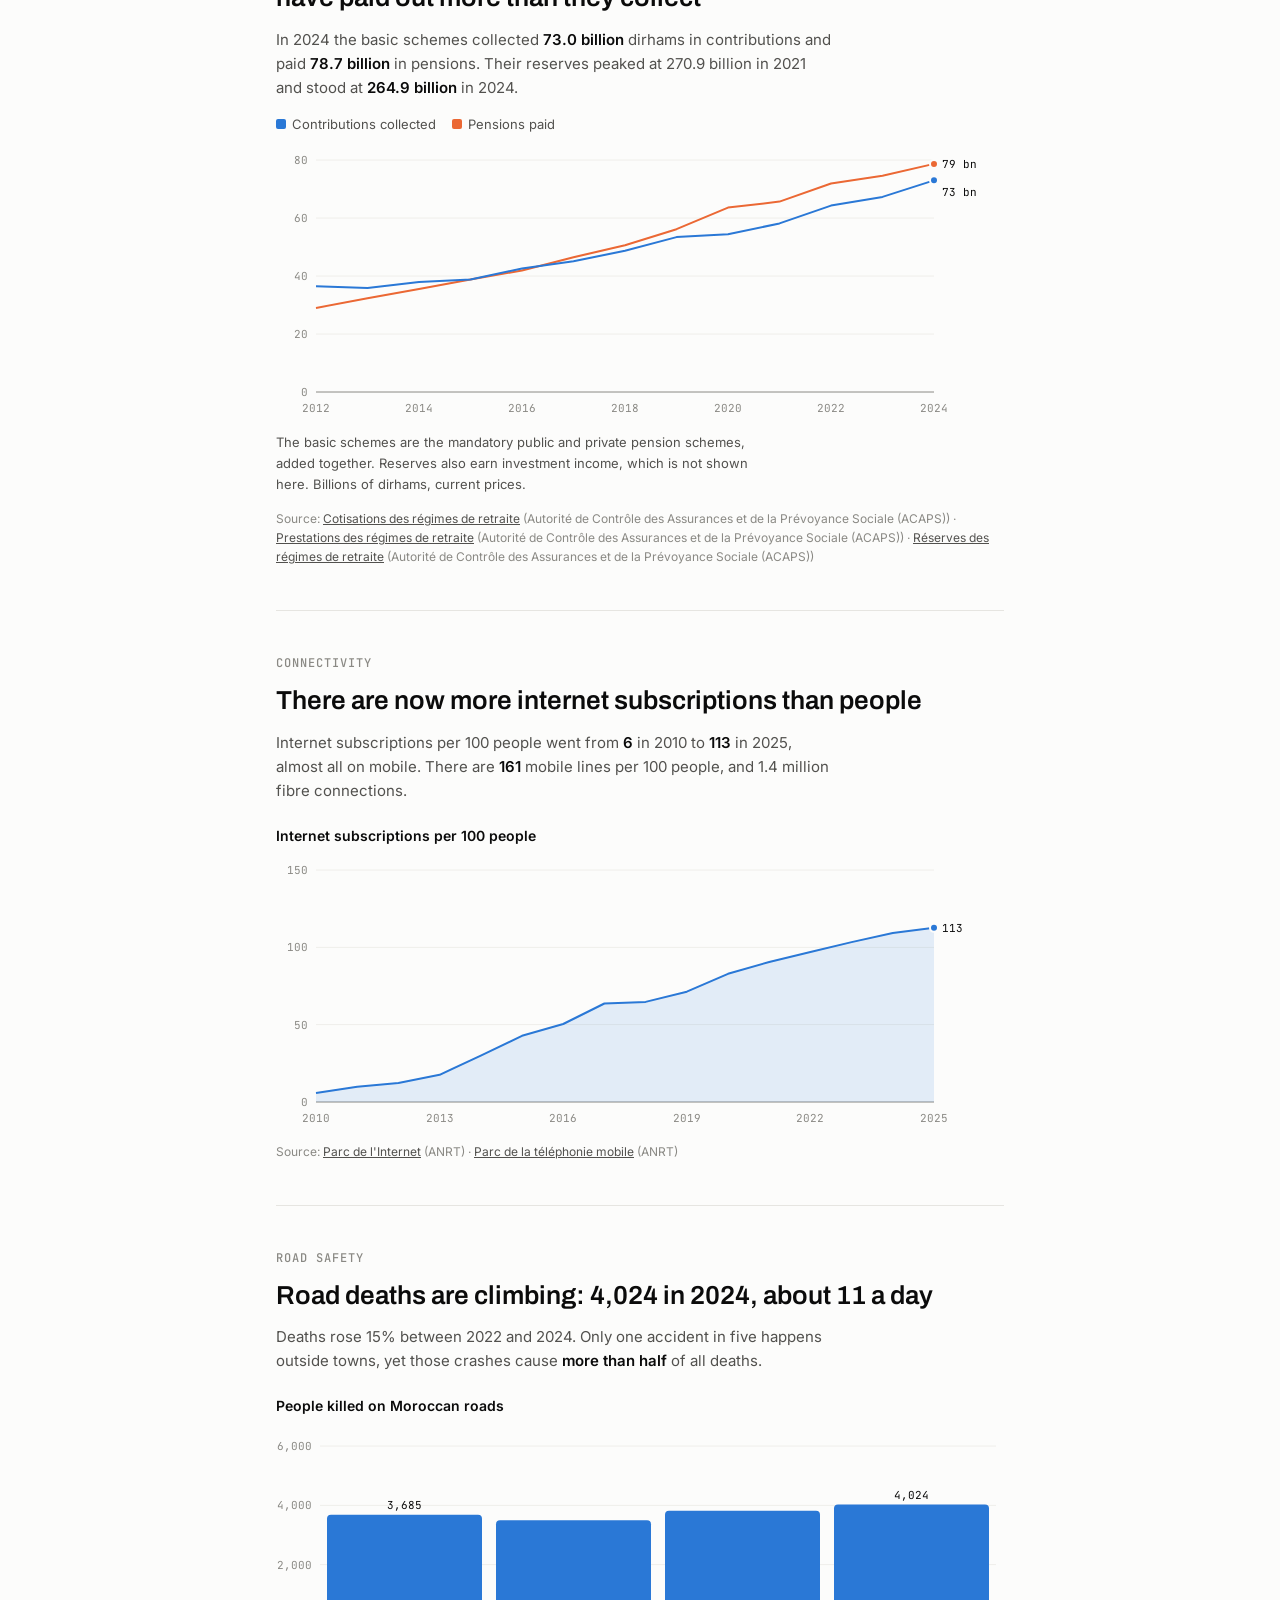
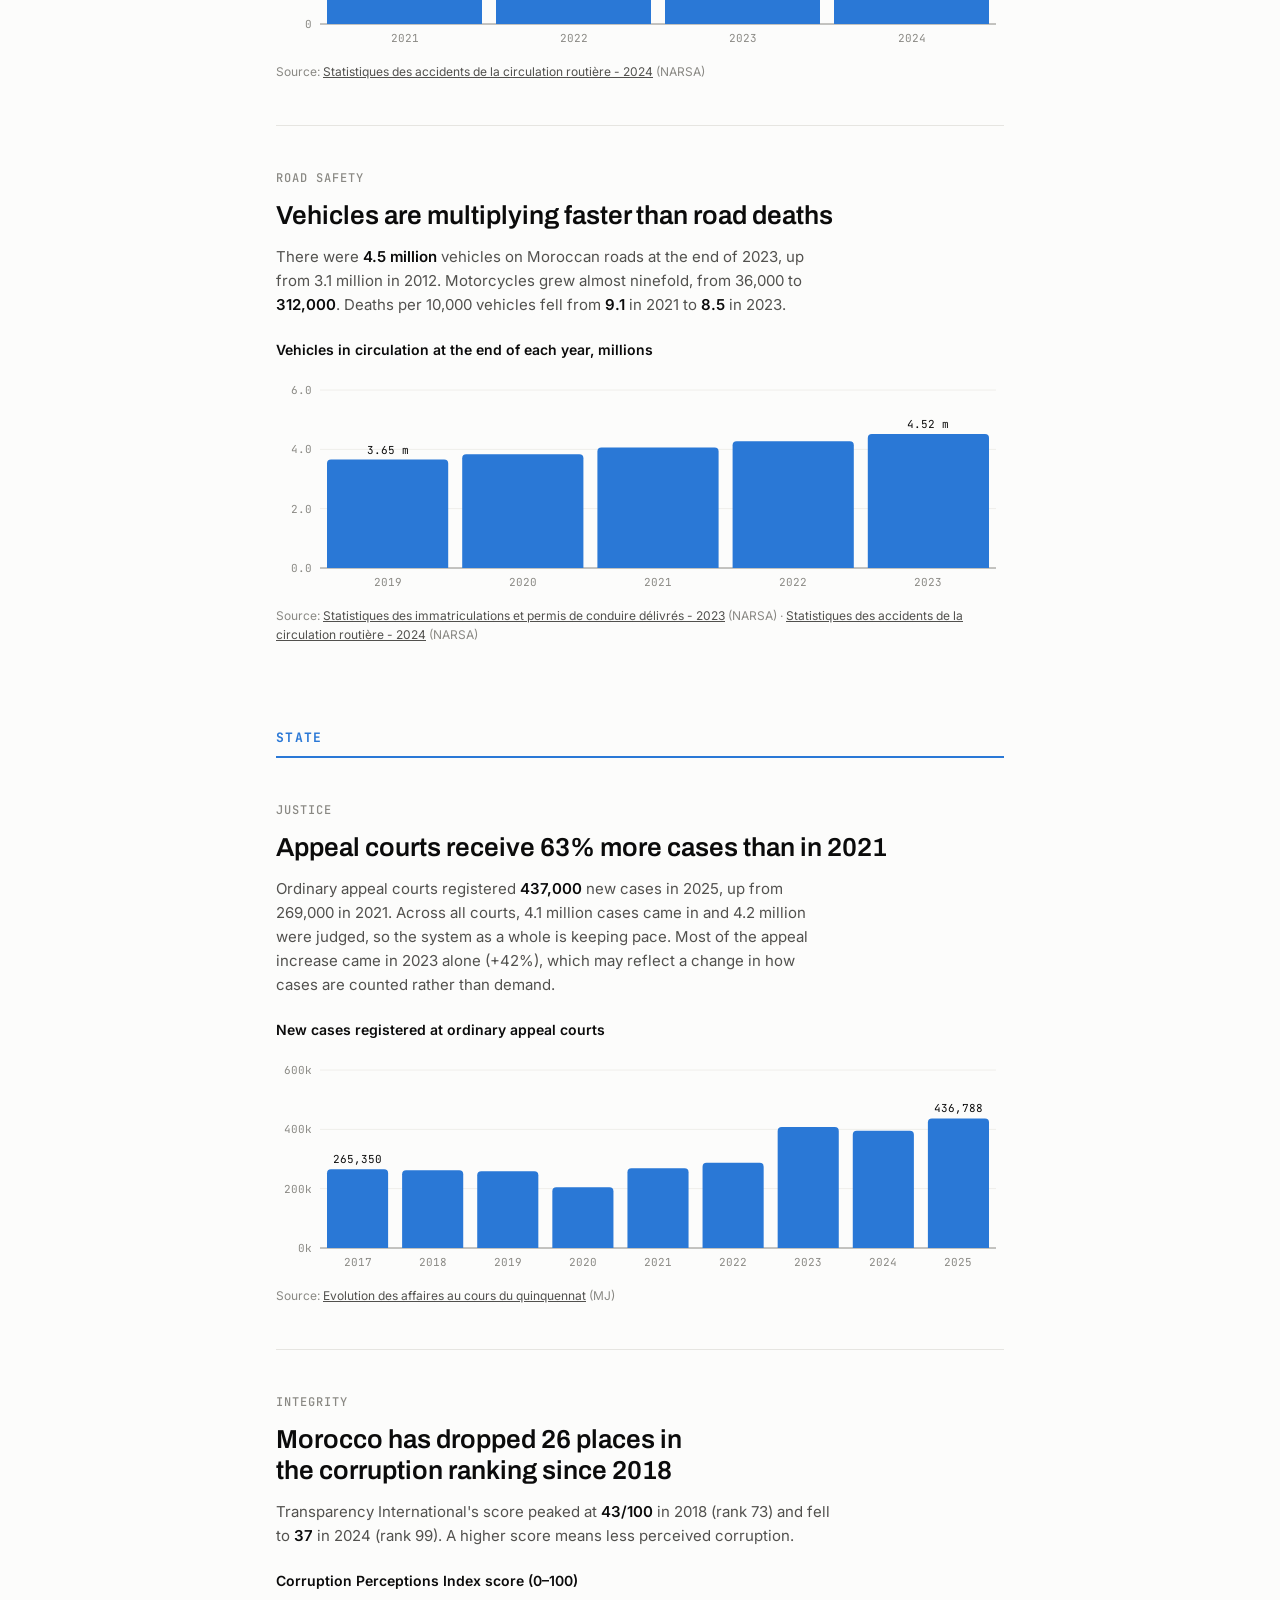
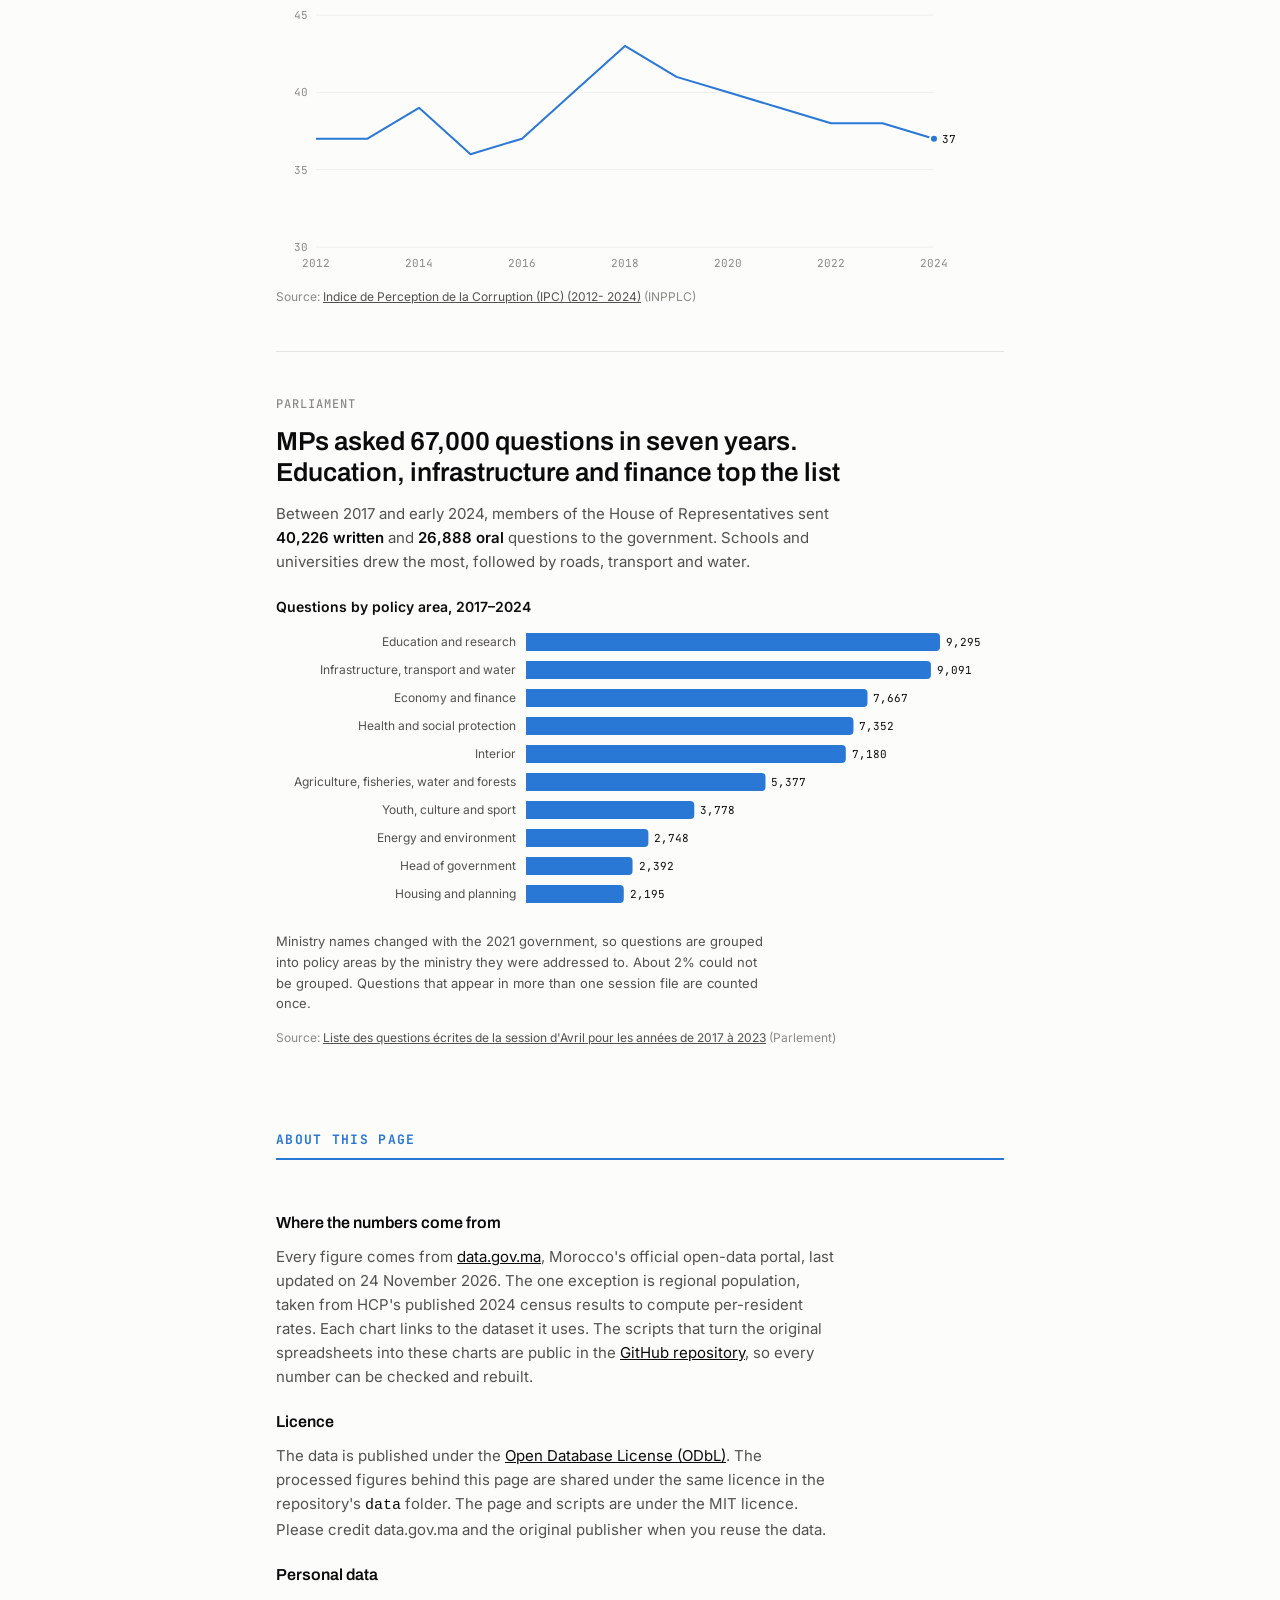
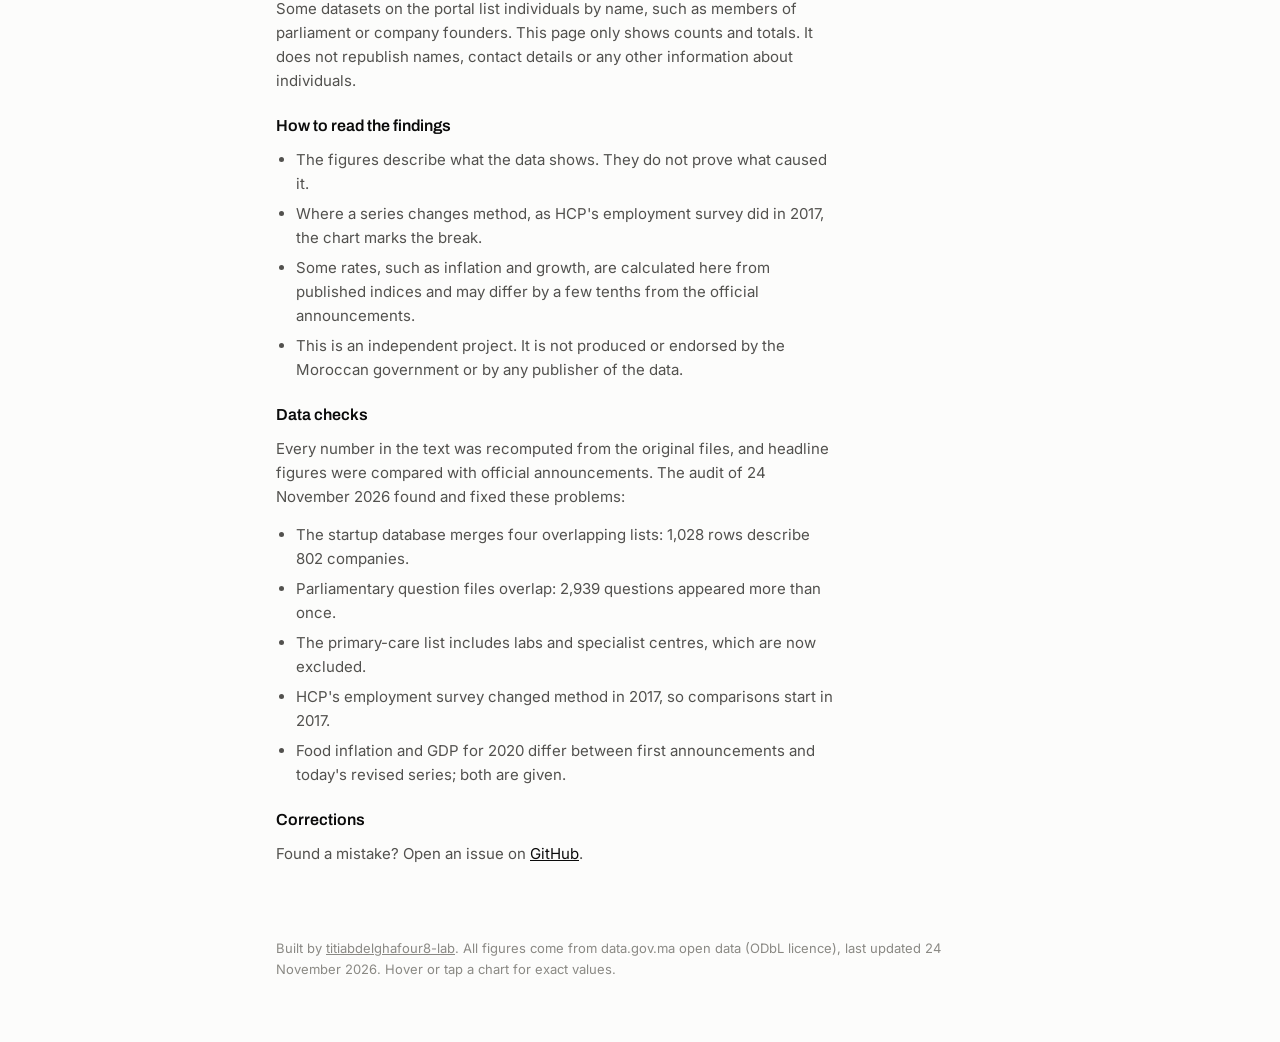
==== commit 4b51fa9c: "Add health insurance finances, pension money and vehicles - Health insurance (AMO): income vs spendi" ====
--- a/index.html
+++ b/index.html
@@ -81,7 +81,7 @@
 
 <header class="intro"><div class="wrap">
   <h1>Morocco by the Numbers</h1>
-  <p class="sub">Eighteen findings from the government's own open data, grouped into land and water, work, the economy, daily life and the state.</p>
+  <p class="sub">Twenty-one findings from the government's own open data, grouped into land and water, work, the economy, daily life and the state.</p>
 </div></header>
 
 <nav class="chapters" aria-label="Sections"><div class="wrap">
@@ -199,6 +199,15 @@
   <div class="chart" id="c-amo"></div>
   <span class="source" data-src="amo"></span>
 </section>
+<section class="ch" id="amo-money">
+  <span class="topic">Health insurance</span>
+  <h2>Health insurance pays out five times more than in 2012, and still takes in more than it spends</h2>
+  <p>The mandatory health insurance schemes (AMO) paid <b>27.2 billion</b> dirhams in benefits in 2024, against 5.1 billion in 2012. Their total income was <b>46.1 billion</b> and their total spending <b>40.9 billion</b>. 2021 is the only year in which spending was higher than income.</p>
+  <div class="legend"><span><i style="background:var(--s1)"></i>Income</span><span><i style="background:var(--s2)"></i>Spending</span></div>
+  <div class="chart" id="c-amo-money"></div>
+  <p class="note">Income includes contributions plus investment and other revenue; spending includes benefits, running costs and provisions. Billions of dirhams, current prices.</p>
+  <span class="source" data-src="amo_in,amo_out"></span>
+</section>
 <section class="ch" id="services">
   <span class="topic">Public services</span>
   <h2>Casablanca-Settat has the fewest public health centres per resident</h2>
@@ -217,6 +226,15 @@
   <div class="chart" id="c-pensions"></div>
   <span class="source" data-src="pensions"></span>
 </section>
+<section class="ch" id="pension-money">
+  <span class="topic">Pensions</span>
+  <h2>Since 2017, the basic pension schemes have paid out more than they collect</h2>
+  <p>In 2024 the basic schemes collected <b>73.0 billion</b> dirhams in contributions and paid <b>78.7 billion</b> in pensions. Their reserves peaked at 270.9 billion in 2021 and stood at <b>264.9 billion</b> in 2024.</p>
+  <div class="legend"><span><i style="background:var(--s1)"></i>Contributions collected</span><span><i style="background:var(--s2)"></i>Pensions paid</span></div>
+  <div class="chart" id="c-pension-money"></div>
+  <p class="note">The basic schemes are the mandatory public and private pension schemes, added together. Reserves also earn investment income, which is not shown here. Billions of dirhams, current prices.</p>
+  <span class="source" data-src="pen_in,pen_out,pen_res"></span>
+</section>
 <section class="ch" id="internet">
   <span class="topic">Connectivity</span>
   <h2>There are now more internet subscriptions than people</h2>
@@ -232,6 +250,14 @@
   <div class="chart-title">People killed on Moroccan roads</div>
   <div class="chart" id="c-roads"></div>
   <span class="source" data-src="roads"></span>
+</section>
+<section class="ch" id="vehicles">
+  <span class="topic">Road safety</span>
+  <h2>Vehicles are multiplying faster than road deaths</h2>
+  <p>There were <b>4.5 million</b> vehicles on Moroccan roads at the end of 2023, up from 3.1 million in 2012. Motorcycles grew almost ninefold, from 36,000 to <b>312,000</b>. Deaths per 10,000 vehicles fell from <b>9.1</b> in 2021 to <b>8.5</b> in 2023.</p>
+  <div class="chart-title">Vehicles in circulation at the end of each year, millions</div>
+  <div class="chart" id="c-vehicles"></div>
+  <span class="source" data-src="vehicles,roads"></span>
 </section>
 </div>
 
@@ -299,7 +325,7 @@
 <div id="tip" hidden></div>
 
 <script>
-const DATA = {"flow":[[1971,23.18],[1972,34.38],[1973,3.44],[1974,21.66],[1975,13.92],[1976,2.18],[1977,0.25],[1978,4.81],[1979,11.57],[1980,3.04],[1981,0.0],[1982,2.2],[1983,0.0],[1984,1.33],[1985,4.32],[1986,1.65],[1987,0.18],[1988,18.37],[1989,6.95],[1990,4.53],[1991,2.54],[1992,0.06],[1993,0.0],[1994,1.06],[1995,0.37],[1996,18.3],[1997,6.93],[1998,4.93],[1999,0.08],[2000,0.0],[2001,1.51],[2002,0.47],[2003,1.28],[2004,1.02],[2005,1.65],[2006,0.86],[2007,0.0],[2008,0.42],[2009,1.77],[2010,19.56],[2011,7.79],[2012,0.0],[2013,3.69],[2014,0.0],[2015,5.4],[2016,0.38],[2017,1.62],[2018,1.46],[2019,1.04],[2020,0.02],[2021,3.95],[2022,0.02],[2023,0.0],[2024,0.0]],"rain":[[1969,361.0],[1971,269.0],[1972,192.0],[1973,238.0],[1974,187.0],[1975,23.0],[1976,74.0],[1977,110.0],[1978,234.0],[1979,102.0],[1980,196.0],[1981,67.0],[1982,176.0],[1983,94.0],[1984,117.0],[1985,148.0],[1986,172.0],[1987,56.0],[1988,220.0],[1989,212.0],[1990,174.0],[1991,186.0],[1992,63.0],[1993,58.0],[1994,102.0],[1995,70.0],[1996,375.0],[1997,166.0],[1998,150.0],[1999,154.0],[2000,60.0],[2001,60.0],[2002,184.0],[2003,125.0],[2004,183.0],[2005,192.0],[2006,175.0],[2007,55.0],[2008,66.0],[2009,223.0],[2011,216.0],[2012,48.0],[2013,148.0],[2014,74.0],[2015,258.0],[2016,72.0],[2017,131.0],[2018,135.0],[2019,125.0],[2020,56.0],[2021,174.0],[2022,94.0],[2023,119.0],[2024,97.0]],"cereals":[[2011,8.62],[2012,5.13],[2013,9.86],[2014,6.93],[2015,11.69],[2016,3.55],[2017,9.78],[2018,10.38],[2019,5.3],[2020,3.25],[2021,10.45],[2022,3.53]],"u_total":[[2006.0,9.6],[2006.25,7.8],[2006.5,10.1],[2006.75,10.9],[2007.0,10.1],[2007.25,9.3],[2007.5,9.9],[2007.75,9.7],[2008.0,9.6],[2008.25,9.1],[2008.5,9.9],[2008.75,9.5],[2009.0,9.6],[2009.25,8.0],[2009.5,9.8],[2009.75,9.0],[2010.0,10.0],[2010.25,8.2],[2010.5,9.0],[2010.75,9.2],[2011.0,9.1],[2011.25,8.7],[2011.5,9.1],[2011.75,8.5],[2012.0,9.9],[2012.25,8.1],[2012.5,9.4],[2012.75,8.7],[2013.0,9.4],[2013.25,8.8],[2013.5,9.1],[2013.75,9.5],[2014.0,10.2],[2014.25,9.3],[2014.5,9.6],[2014.75,9.7],[2015.0,9.9],[2015.25,8.7],[2015.5,10.1],[2015.75,9.2],[2016.0,10.0],[2016.25,8.6],[2016.5,9.6],[2016.75,9.0],[2017.0,10.7],[2017.25,9.3],[2017.5,10.6],[2017.75,10.6],[2018.0,10.5],[2018.25,9.3],[2018.5,9.3],[2018.75,9.4],[2019.0,9.1],[2019.25,8.1],[2019.5,9.4],[2019.75,10.2],[2020.0,10.5],[2020.25,12.3],[2020.5,12.7],[2020.75,12.2],[2021.0,12.5],[2021.25,12.8],[2021.5,11.8],[2021.75,11.9],[2022.0,12.1],[2022.25,11.2],[2022.5,11.4],[2022.75,12.9],[2023.0,12.9],[2023.25,12.4],[2023.5,13.5],[2023.75,13.3],[2024.0,13.7],[2024.25,13.1],[2024.5,13.6],[2024.75,12.9],[2025.0,13.3],[2025.25,12.8],[2025.5,13.1],[2025.75,12.9]],"u_youth":[[2006.0,16.2],[2006.25,13.1],[2006.5,17.5],[2006.75,19.4],[2007.0,17.6],[2007.25,15.5],[2007.5,16.7],[2007.75,18.6],[2008.0,17.9],[2008.25,17.3],[2008.5,18.8],[2008.75,18.3],[2009.0,19.3],[2009.25,15.7],[2009.5,18.5],[2009.75,17.9],[2010.0,18.5],[2010.25,16.3],[2010.5,16.8],[2010.75,18.8],[2011.0,17.3],[2011.25,17.4],[2011.5,18.2],[2011.75,18.2],[2012.0,19.2],[2012.25,17.1],[2012.5,20.2],[2012.75,18.1],[2013.0,19.5],[2013.25,18.4],[2013.5,19.1],[2013.75,19.6],[2014.0,20.2],[2014.25,19.2],[2014.5,20.6],[2014.75,19.7],[2015.0,21.3],[2015.25,20.5],[2015.5,21.4],[2015.75,20.0],[2016.0,23.0],[2016.25,21.5],[2016.5,21.8],[2016.75,22.8],[2017.0,25.5],[2017.25,23.5],[2017.5,29.3],[2017.75,28.2],[2018.0,25.7],[2018.25,24.3],[2018.5,26.2],[2018.75,25.6],[2019.0,22.9],[2019.25,22.2],[2019.5,26.7],[2019.75,28.0],[2020.0,26.8],[2020.25,33.4],[2020.5,32.3],[2020.75,32.6],[2021.0,32.5],[2021.25,30.8],[2021.5,31.0],[2021.75,32.7],[2022.0,33.4],[2022.25,30.2],[2022.5,31.7],[2022.75,35.7],[2023.0,35.3],[2023.25,33.6],[2023.5,38.2],[2023.75,36.5],[2024.0,35.9],[2024.25,36.1],[2024.5,39.5],[2024.75,35.7],[2025.0,37.7],[2025.25,35.8],[2025.5,38.4],[2025.75,37.2]],"u_youth_w":[[2006.0,13.2],[2006.25,9.3],[2006.5,15.7],[2006.75,17.7],[2007.0,16.3],[2007.25,11.8],[2007.5,14.7],[2007.75,19.0],[2008.0,15.7],[2008.25,13.7],[2008.5,18.4],[2008.75,15.8],[2009.0,17.2],[2009.25,13.2],[2009.5,19.7],[2009.75,15.1],[2010.0,16.3],[2010.25,13.6],[2010.5,15.9],[2010.75,18.6],[2011.0,17.7],[2011.25,15.5],[2011.5,18.7],[2011.75,18.3],[2012.0,18.7],[2012.25,17.3],[2012.5,20.9],[2012.75,18.3],[2013.0,20.0],[2013.25,14.6],[2013.5,20.0],[2013.75,18.0],[2014.0,20.7],[2014.25,18.7],[2014.5,18.6],[2014.75,16.8],[2015.0,24.3],[2015.25,18.0],[2015.5,21.7],[2015.75,22.1],[2016.0,22.8],[2016.25,22.7],[2016.5,20.2],[2016.75,25.4],[2017.0,31.5],[2017.25,29.2],[2017.5,39.4],[2017.75,38.6],[2018.0,34.3],[2018.25,27.5],[2018.5,37.0],[2018.75,38.8],[2019.0,31.3],[2019.25,27.7],[2019.5,36.8],[2019.75,37.7],[2020.0,35.8],[2020.25,41.5],[2020.5,42.4],[2020.75,46.3],[2021.0,43.2],[2021.25,36.9],[2021.5,41.0],[2021.75,47.2],[2022.0,43.5],[2022.25,39.5],[2022.5,47.2],[2022.75,47.3],[2023.0,47.5],[2023.25,42.1],[2023.5,54.4],[2023.75,46.5],[2024.0,48.5],[2024.25,46.7],[2024.5,56.5],[2024.75,49.8],[2025.0,49.4],[2025.25,52.4],[2025.5,55.2],[2025.75,53.4]],"u_none":[[2006.0,5.1],[2006.25,3.8],[2006.5,5.0],[2006.75,5.5],[2007.0,5.2],[2007.25,4.7],[2007.5,5.1],[2007.75,4.6],[2008.0,4.7],[2008.25,4.7],[2008.5,4.8],[2008.75,4.6],[2009.0,5.0],[2009.25,3.9],[2009.5,4.6],[2009.75,4.2],[2010.0,5.4],[2010.25,3.9],[2010.5,4.1],[2010.75,4.6],[2011.0,4.4],[2011.25,4.1],[2011.5,4.1],[2011.75,3.4],[2012.0,5.0],[2012.25,3.5],[2012.5,4.1],[2012.75,3.7],[2013.0,4.7],[2013.25,4.3],[2013.5,4.2],[2013.75,4.6],[2014.0,5.2],[2014.25,4.1],[2014.5,4.6],[2014.75,4.5],[2015.0,4.7],[2015.25,3.6],[2015.5,4.3],[2015.75,3.4],[2016.0,4.3],[2016.25,3.7],[2016.5,3.8],[2016.75,3.2],[2017.0,4.3],[2017.25,3.2],[2017.5,4.2],[2017.75,3.8],[2018.0,4.0],[2018.25,3.1],[2018.5,3.4],[2018.75,2.9],[2019.0,2.9],[2019.25,2.4],[2019.5,3.7],[2019.75,3.4],[2020.0,3.6],[2020.25,6.6],[2020.5,6.9],[2020.75,5.1],[2021.0,5.0],[2021.25,5.0],[2021.5,4.4],[2021.75,3.7],[2022.0,4.6],[2022.25,3.6],[2022.5,4.1],[2022.75,4.6],[2023.0,4.9],[2023.25,4.5],[2023.5,5.5],[2023.75,4.9],[2024.0,5.5],[2024.25,5.3],[2024.5,5.5],[2024.75,4.6],[2025.0,5.2],[2025.25,4.6],[2025.5,4.7],[2025.75,4.2]],"u_mid":[[2006.0,18.5],[2006.25,15.5],[2006.5,19.4],[2006.75,20.9],[2007.0,19.5],[2007.25,17.2],[2007.5,18.0],[2007.75,17.7],[2008.0,18.0],[2008.25,16.8],[2008.5,18.7],[2008.75,18.4],[2009.0,17.3],[2009.25,15.0],[2009.5,17.6],[2009.75,16.8],[2010.0,17.5],[2010.25,15.1],[2010.5,16.4],[2010.75,15.6],[2011.0,16.3],[2011.25,15.0],[2011.5,15.6],[2011.75,14.8],[2012.0,16.7],[2012.25,14.5],[2012.5,15.7],[2012.75,15.0],[2013.0,15.0],[2013.25,14.6],[2013.5,15.7],[2013.75,15.0],[2014.0,16.1],[2014.25,15.5],[2014.5,15.2],[2014.75,14.8],[2015.0,16.0],[2015.25,13.8],[2015.5,16.6],[2015.75,14.5],[2016.0,15.3],[2016.25,12.9],[2016.5,14.7],[2016.75,13.2],[2017.0,15.5],[2017.25,14.3],[2017.5,15.4],[2017.75,15.2],[2018.0,14.5],[2018.25,13.5],[2018.5,13.0],[2018.75,13.4],[2019.0,11.8],[2019.25,11.3],[2019.5,12.7],[2019.75,13.9],[2020.0,14.5],[2020.25,15.9],[2020.5,16.1],[2020.75,15.7],[2021.0,16.1],[2021.25,17.6],[2021.5,14.7],[2021.75,15.1],[2022.0,14.4],[2022.25,14.1],[2022.5,12.9],[2022.75,15.2],[2023.0,16.2],[2023.25,15.3],[2023.5,15.7],[2023.75,16.1],[2024.0,16.9],[2024.25,15.6],[2024.5,15.5],[2024.75,14.9],[2025.0,16.1],[2025.25,15.2],[2025.5,14.5],[2025.75,14.6]],"u_high":[[2006.0,18.9],[2006.25,17.1],[2006.5,20.7],[2006.75,21.4],[2007.0,20.2],[2007.25,20.6],[2007.5,21.7],[2007.75,20.9],[2008.0,20.8],[2008.25,18.6],[2008.5,21.1],[2008.75,18.4],[2009.0,18.8],[2009.25,16.0],[2009.5,21.5],[2009.75,17.9],[2010.0,18.2],[2010.25,16.0],[2010.5,19.4],[2010.75,19.0],[2011.0,18.1],[2011.25,18.9],[2011.5,19.7],[2011.75,20.8],[2012.0,18.7],[2012.25,17.6],[2012.5,20.3],[2012.75,19.0],[2013.0,19.6],[2013.25,18.6],[2013.5,18.1],[2013.75,19.8],[2014.0,20.9],[2014.25,20.3],[2014.5,20.0],[2014.75,21.5],[2015.0,19.9],[2015.25,20.8],[2015.5,21.0],[2015.75,22.6],[2016.0,21.8],[2016.25,20.4],[2016.5,22.3],[2016.75,23.4],[2017.0,24.4],[2017.25,21.8],[2017.5,23.5],[2017.75,24.5],[2018.0,25.4],[2018.25,22.2],[2018.5,22.1],[2018.75,22.4],[2019.0,23.5],[2019.25,20.0],[2019.5,20.6],[2019.75,23.4],[2020.0,23.8],[2020.25,22.3],[2020.5,23.5],[2020.75,26.2],[2021.0,26.2],[2021.25,25.3],[2021.5,25.7],[2021.75,26.8],[2022.0,26.7],[2022.25,23.9],[2022.5,25.5],[2022.75,27.6],[2023.0,25.8],[2023.25,25.0],[2023.5,26.2],[2023.75,26.8],[2024.0,25.7],[2024.25,25.0],[2024.5,26.2],[2024.75,25.9],[2025.0,24.4],[2025.25,24.6],[2025.5,25.7],[2025.75,25.7]],"region":[["Tanger-Tétouan-Al Hoceïma",9.4,10.7,13.3],["Oriental",22.1,15.0,39.5],["Fès-Meknès",15.1,8.6,22.5],["Rabat-Salé-Kénitra",12.7,10.0,20.9],["Béni Mellal-Khénifra",11.2,6.6,17.6],["Casablanca-settat",14.6,10.0,19.4],["Marrakech-safi",8.1,7.4,15.9],["Drâa-Tafilalet",8.4,7.2,12.5],["Souss-Massa",11.1,10.1,21.8],["Régions du Sud",22.8,16.5,53.5]],"prov_top":[["Laâyoune",35.5],["Es-Semara",32.9],["Oujda-Angad",26.1],["Jerada",25.8],["Guelmim",24.9],["Taourirt",22.7],["Tan-Tan",21.8],["Nador",21.7]],"prov_bottom":[["Al Hoceima",6.7],["Midelt",6.7],["Taroudannt",6.7],["Al Haouz",6.0],["Chichaoua",5.7],["Rehamna",5.1],["Chefchaouen",4.6],["Essaouira",3.6]],"infl":[[2018.0,2.0],[2018.083,1.4],[2018.167,1.7],[2018.25,2.2],[2018.333,2.4],[2018.417,2.4],[2018.5,1.9],[2018.583,1.6],[2018.667,1.2],[2018.75,1.1],[2018.833,1.1],[2018.917,0.2],[2019.0,-0.5],[2019.083,0.0],[2019.167,-0.1],[2019.25,0.0],[2019.333,0.3],[2019.417,0.2],[2019.5,0.3],[2019.583,0.7],[2019.667,0.1],[2019.75,0.5],[2019.833,0.4],[2019.917,1.1],[2020.0,1.4],[2020.083,1.2],[2020.167,1.6],[2020.25,0.9],[2020.333,-0.2],[2020.417,-0.7],[2020.5,-0.1],[2020.583,0.9],[2020.667,1.4],[2020.75,1.3],[2020.833,0.2],[2020.917,-0.3],[2021.0,0.0],[2021.083,0.3],[2021.167,0.1],[2021.25,1.4],[2021.333,1.9],[2021.417,1.5],[2021.5,2.2],[2021.583,0.8],[2021.667,1.2],[2021.75,1.7],[2021.833,2.6],[2021.917,3.2],[2022.0,3.1],[2022.083,3.6],[2022.167,5.3],[2022.25,5.9],[2022.333,5.9],[2022.417,7.2],[2022.5,7.7],[2022.583,8.0],[2022.667,8.3],[2022.75,8.1],[2022.833,8.3],[2022.917,8.3],[2023.0,8.9],[2023.083,10.1],[2023.167,8.2],[2023.25,7.8],[2023.333,7.1],[2023.417,5.5],[2023.5,4.9],[2023.583,5.0],[2023.667,4.9],[2023.75,4.3],[2023.833,3.6],[2023.917,3.4],[2024.0,2.3],[2024.083,0.3],[2024.167,0.9],[2024.25,0.2],[2024.333,0.4],[2024.417,1.8],[2024.5,1.3],[2024.583,1.7],[2024.667,0.8],[2024.75,0.7],[2024.833,0.8],[2024.917,0.7],[2025.0,2.0],[2025.083,2.6],[2025.167,1.6],[2025.25,0.7],[2025.333,0.4],[2025.417,0.4],[2025.5,0.5],[2025.583,0.3],[2025.667,0.4],[2025.75,0.1],[2025.833,-0.3],[2025.917,-0.3],[2026.0,-0.8],[2026.083,-0.6],[2026.167,0.9],[2026.25,1.7],[2026.333,1.2],[2026.417,0.3],[2026.5,-0.6],[2026.583,-0.3]],"infl_food":[[2018.0,3.8],[2018.083,2.3],[2018.167,3.5],[2018.25,4.1],[2018.333,4.2],[2018.417,3.7],[2018.5,2.3],[2018.583,2.0],[2018.667,0.5],[2018.75,-0.2],[2018.833,0.0],[2018.917,-1.8],[2019.0,-2.7],[2019.083,-1.9],[2019.167,-2.7],[2019.25,-2.3],[2019.333,-1.4],[2019.417,-1.5],[2019.5,-1.3],[2019.583,-0.5],[2019.667,-1.7],[2019.75,-0.2],[2019.833,-0.7],[2019.917,0.6],[2020.0,1.3],[2020.083,1.4],[2020.167,3.3],[2020.25,2.9],[2020.333,0.1],[2020.417,-1.8],[2020.5,-1.1],[2020.583,1.4],[2020.667,2.9],[2020.75,2.7],[2020.833,-0.1],[2020.917,-1.7],[2021.0,-1.0],[2021.083,-1.0],[2021.167,-2.1],[2021.25,0.1],[2021.333,1.3],[2021.417,0.6],[2021.5,2.7],[2021.583,-1.1],[2021.667,-0.3],[2021.75,1.0],[2021.833,2.9],[2021.917,4.5],[2022.0,4.2],[2022.083,5.5],[2022.167,9.4],[2022.25,9.4],[2022.333,8.6],[2022.417,11.0],[2022.5,12.4],[2022.583,14.6],[2022.667,15.1],[2022.75,14.3],[2022.833,14.9],[2022.917,15.5],[2023.0,17.4],[2023.083,20.8],[2023.167,16.5],[2023.25,16.9],[2023.333,16.1],[2023.417,13.1],[2023.5,12.1],[2023.583,10.6],[2023.667,10.1],[2023.75,9.0],[2023.833,7.7],[2023.917,6.8],[2024.0,4.3],[2024.083,-0.5],[2024.167,0.9],[2024.25,-1.4],[2024.333,-1.3],[2024.417,1.6],[2024.5,0.3],[2024.583,1.9],[2024.667,0.5],[2024.75,0.3],[2024.833,0.7],[2024.917,0.6],[2025.0,3.4],[2025.083,4.7],[2025.167,2.3],[2025.25,0.5],[2025.333,0.4],[2025.417,0.8],[2025.5,0.9],[2025.583,0.2],[2025.667,0.4],[2025.75,-0.5],[2025.833,-1.5],[2025.917,-1.5],[2026.0,-2.4],[2026.083,-2.2],[2026.167,0.5],[2026.25,0.5],[2026.333,-0.9],[2026.417,-2.5],[2026.5,-4.0],[2026.583,-4.2]],"amo":[[2012,19.7],[2013,22.8],[2014,23.5],[2015,24.2],[2016,25.0],[2017,26.0],[2018,27.1],[2019,28.7],[2020,29.4],[2021,31.2],[2022,32.1],[2023,44.3],[2024,77.1]],"internet":[[2010,5.9],[2011,9.9],[2012,12.2],[2013,17.6],[2014,30.0],[2015,42.8],[2016,50.4],[2017,63.7],[2018,64.7],[2019,71.3],[2020,82.9],[2021,90.5],[2022,97.0],[2023,103.4],[2024,109.2],[2025,112.6]],"mobile":[[2006,53.5],[2007,65.7],[2008,74.0],[2009,81.2],[2010,101.5],[2011,113.6],[2012,120.0],[2013,129.1],[2014,133.0],[2015,127.3],[2016,122.7],[2017,126.0],[2018,127.0],[2019,131.1],[2020,137.5],[2021,141.4],[2022,144.2],[2023,150.9],[2024,158.3],[2025,160.7]],"roads":[[2021,3685,114626,1634,2051],[2022,3499,113625,1629,1870],[2023,3819,123274,1678,2141],[2024,4024,143272,1890,2134]],"appeal":[[2017,265350.0],[2018,262140.0],[2019,258943.0],[2020,205022.0],[2021,268757.0],[2022,287234.0],[2023,407815.0],[2024,395550.0],[2025,436788.0]],"registered":[[2017,2663038.0],[2018,2902443.0],[2019,3182606.0],[2020,2782048.0],[2021,3873640.0],[2022,4412765.0],[2023,4658870.0],[2024,4331339.0],[2025,4106554.0]],"judged":[[2017,2728534.0],[2018,2967047.0],[2019,3221143.0],[2020,2649452.0],[2021,3875011.0],[2022,4403226.0],[2023,4697249.0],[2024,4474924.0],[2025,4166949.0]],"corr":[[2012,37,88],[2013,37,91],[2014,39,80],[2015,36,88],[2016,37,90],[2017,40,81],[2018,43,73],[2019,41,80],[2020,40,86],[2021,39,87],[2022,38,94],[2023,38,97],[2024,37,99]],"src":{"flow":{"title":"Débit moyen journalier de la station Aït Melloul (1970-2024)","org":"Agence du Bassin Hydraulique de Souss Massa","url":"https://data.gov.ma/data/fr/dataset/debit-moyen-journalier-de-la-station-ait-melloul-1970-2024"},"rain":{"title":"Pluie journalière du barrage Y.B. TACHFINE  (1967-2024)","org":"Agence du Bassin Hydraulique de Souss Massa","url":"https://data.gov.ma/data/fr/dataset/pluie-journaliere-du-barrage-y-b-tachfine-1967-2024"},"cereals":{"title":"Production végétale 2010-2022","org":"Département de l'Agriculture","url":"https://data.gov.ma/data/fr/dataset/production-vegetale-2010-2022"},"u_age":{"title":"Taux de chômage selon les tranches d'âge et le sexe (Trimestriel)","org":"HCP","url":"https://data.gov.ma/data/fr/dataset/data_i4252"},"u_dip":{"title":"Taux de chômage selon le diplôme et le sexe (Trimestriel)","org":"HCP","url":"https://data.gov.ma/data/fr/dataset/data_i4248"},"region":{"title":"Taux de chômage par sexe et région","org":"HCP","url":"https://data.gov.ma/data/fr/dataset/data_i3287"},"prov":{"title":"Taux de chômage selon les Provinces/Préfectures et le Milieu","org":"HCP","url":"https://data.gov.ma/data/fr/dataset/data_imt_txch_02"},"cpi":{"title":"Indice des prix à la consommation (Mensuel) (Base 100 2017)","org":"HCP","url":"https://data.gov.ma/data/fr/dataset/data_i4166"},"amo":{"title":"Taux de couverture de la population marocaine par l’AMO","org":"Autorité de Contrôle des Assurances et de la Prévoyance Sociale (ACAPS)","url":"https://data.gov.ma/data/fr/dataset/taux-de-couverture-de-la-population-marocaine-par-l-amo"},"internet":{"title":"Parc de l'Internet","org":"ANRT","url":"https://data.gov.ma/data/fr/dataset/parc-de-l-internet-2006-2022"},"mobile":{"title":"Parc de la téléphonie mobile","org":"ANRT","url":"https://data.gov.ma/data/fr/dataset/parc-de-la-telephonie-mobile-2006-2022"},"roads":{"title":"Statistiques des accidents de la circulation routière - 2024","org":"NARSA","url":"https://data.gov.ma/data/fr/dataset/statistiques-des-accidents-de-la-circulation-routiere-2024"},"courts":{"title":"Evolution des affaires au cours du quinquennat","org":"MJ","url":"https://data.gov.ma/data/fr/dataset/evolution-des-affaires-au-cours-du-quinquennat-2018-2022"},"corr":{"title":"Indice de Perception de la Corruption (IPC) (2012- 2024)","org":"INPPLC","url":"https://data.gov.ma/data/fr/dataset/indice-de-perception-de-la-corruption-ipc-2012-2024"},"gdp":{"title":"Décomposition du PIB (CVS) aux prix de l'année precedente chainés (Trimestrielle Base 2014)","org":"HCP","url":"https://data.gov.ma/data/fr/dataset/data_i4276"},"credit":{"title":"Créances sur l'économie","org":"Bank Al-Maghrib","url":"https://data.gov.ma/data/fr/dataset/creances-sur-l-economie-dec-2001-a-sept-2023"},"funds":{"title":"Statistiques hebdomadaires des Organismes de Placement Collectif en Valeurs Mobilières (OPCVM) pour l'année 2026","org":"AMMC","url":"https://data.gov.ma/data/fr/dataset/stat-hebdo-opcvm-2026"},"startups":{"title":"Base de données des startups marocaines répertoriée chez l’ADD","org":"ADD","url":"https://data.gov.ma/data/fr/dataset/donnees-sur-les-startups"},"pensions":{"title":"Rapport démographique des régimes de base","org":"Autorité de Contrôle des Assurances et de la Prévoyance Sociale (ACAPS)","url":"https://data.gov.ma/data/fr/dataset/rapport-demographique-des-regimes-de-base"},"parliament":{"title":"Liste des questions écrites de la session d'Avril pour les années de 2017 à 2023","org":"Parlement","url":"https://data.gov.ma/data/fr/dataset/liste-des-questions-ecrites-de-la-session-d-avril"},"primary_care":{"title":"Répartition des établissements de soins de santé primaire par catégorie","org":"MSPS","url":"https://data.gov.ma/data/fr/dataset/repartition-des-etablissements-de-soins-de-sante-primaire-par-categorie-2020"},"hospitals":{"title":"Liste des hôpitaux","org":"MSPS","url":"https://data.gov.ma/data/fr/dataset/la-liste-des-hopitaux"},"schools":{"title":"Liste des établissements publics de l'enseignement primaires","org":"MENPS","url":"https://data.gov.ma/data/fr/dataset/liste-des-etablissements-publics-primaire"}},"gdp_growth":[[2015.0,3.9],[2015.25,3.6],[2015.5,4.1],[2015.75,5.7],[2016.0,0.8],[2016.25,-0.5],[2016.5,0.9],[2016.75,0.9],[2017.0,5.1],[2017.25,6.4],[2017.5,4.5],[2017.75,4.3],[2018.0,3.3],[2018.25,2.9],[2018.5,3.1],[2018.75,3.0],[2019.0,2.8],[2019.25,4.0],[2019.5,2.9],[2019.75,1.9],[2020.0,-1.2],[2020.25,-14.1],[2020.5,-7.6],[2020.75,-5.7],[2021.0,1.8],[2021.25,14.5],[2021.5,8.9],[2021.75,8.1],[2022.0,1.1],[2022.25,3.0],[2022.5,2.0],[2022.75,1.1],[2023.0,3.9],[2023.25,2.7],[2023.5,3.3],[2023.75,5.2],[2024.0,3.6],[2024.25,3.6],[2024.5,5.5],[2024.75,4.7],[2025.0,5.0],[2025.25,5.8],[2025.5,4.2],[2025.75,4.4],[2026.0,4.6],[2026.25,4.0]],"credit":[[2010.0,13.8],[2010.083,11.9],[2010.167,12.9],[2010.25,11.3],[2010.333,13.8],[2010.417,13.0],[2010.5,10.8],[2010.583,11.5],[2010.667,10.9],[2010.75,12.2],[2010.833,12.2],[2010.917,7.5],[2011.0,4.7],[2011.083,5.8],[2011.167,5.3],[2011.25,5.7],[2011.333,5.1],[2011.417,5.0],[2011.5,5.8],[2011.583,6.2],[2011.667,6.3],[2011.75,5.6],[2011.833,5.6],[2011.917,9.8],[2012.0,9.9],[2012.083,7.6],[2012.167,7.8],[2012.25,6.4],[2012.333,6.2],[2012.417,7.0],[2012.5,6.8],[2012.583,6.1],[2012.667,5.3],[2012.75,5.0],[2012.833,5.3],[2012.917,4.8],[2013.0,3.2],[2013.083,3.7],[2013.167,1.8],[2013.25,3.8],[2013.333,2.9],[2013.417,2.9],[2013.5,2.5],[2013.583,2.8],[2013.667,3.1],[2013.75,3.4],[2013.833,2.5],[2013.917,3.8],[2014.0,2.9],[2014.083,3.1],[2014.167,5.7],[2014.25,4.1],[2014.333,4.7],[2014.417,3.7],[2014.5,4.3],[2014.583,3.6],[2014.667,4.4],[2014.75,4.8],[2014.833,4.3],[2014.917,2.5],[2015.0,4.6],[2015.083,4.5],[2015.167,3.3],[2015.25,2.5],[2015.333,1.8],[2015.417,2.9],[2015.5,2.2],[2015.583,1.8],[2015.667,1.1],[2015.75,0.7],[2015.833,1.4],[2015.917,2.0],[2016.0,0.6],[2016.083,1.3],[2016.167,1.0],[2016.25,2.7],[2016.333,3.2],[2016.417,3.0],[2016.5,2.5],[2016.583,3.9],[2016.667,4.4],[2016.75,4.0],[2016.833,4.7],[2016.917,4.4],[2017.0,5.2],[2017.083,3.8],[2017.167,5.0],[2017.25,4.5],[2017.333,4.6],[2017.417,5.1],[2017.5,5.1],[2017.583,4.5],[2017.667,4.1],[2017.75,4.9],[2017.833,4.4],[2017.917,3.0],[2018.0,3.2],[2018.083,3.1],[2018.167,2.4],[2018.25,2.6],[2018.333,2.4],[2018.417,1.3],[2018.5,2.1],[2018.583,2.6],[2018.667,2.6],[2018.75,1.7],[2018.833,1.4],[2018.917,3.0],[2019.0,3.1],[2019.083,4.2],[2019.167,4.8],[2019.25,4.0],[2019.333,4.2],[2019.417,5.2],[2019.5,5.0],[2019.583,4.6],[2019.667,4.7],[2019.75,5.7],[2019.833,4.9],[2019.917,5.5],[2020.0,4.9],[2020.083,4.1],[2020.167,5.4],[2020.25,6.6],[2020.333,6.9],[2020.417,5.9],[2020.5,5.9],[2020.583,5.1],[2020.667,5.4],[2020.75,4.7],[2020.833,5.3],[2020.917,4.8],[2021.0,4.3],[2021.083,4.3],[2021.167,3.3],[2021.25,2.7],[2021.333,2.6],[2021.417,4.2],[2021.5,1.9],[2021.583,3.1],[2021.667,4.2],[2021.75,3.3],[2021.833,3.5],[2021.917,2.6],[2022.0,3.3],[2022.083,3.5],[2022.167,4.8],[2022.25,3.8],[2022.333,3.7],[2022.417,4.3],[2022.5,4.7],[2022.583,5.5],[2022.667,5.3],[2022.75,6.9],[2022.833,6.2],[2022.917,7.6],[2023.0,7.1],[2023.083,6.8],[2023.167,4.9],[2023.25,5.3],[2023.333,6.6],[2023.417,4.2],[2023.5,5.4],[2023.583,4.4],[2023.667,5.0],[2023.75,4.5],[2023.833,4.6],[2023.917,4.8],[2024.0,5.0],[2024.083,5.3],[2024.167,5.6],[2024.25,5.8],[2024.333,3.8],[2024.417,2.8],[2024.5,4.2],[2024.583,3.7],[2024.667,4.3],[2024.75,3.7],[2024.833,4.2],[2024.917,4.7],[2025.0,4.1],[2025.083,4.1],[2025.167,5.6],[2025.25,5.4],[2025.333,4.9],[2025.417,6.0],[2025.5,5.0],[2025.583,5.6],[2025.667,4.7],[2025.75,5.9],[2025.833,6.2],[2025.917,7.9],[2026.0,8.6],[2026.083,8.2],[2026.167,7.2],[2026.25,8.2],[2026.333,9.8],[2026.417,11.0],[2026.5,10.3],[2026.583,11.0]],"funds":[[2020.0,469.3],[2020.25,477.9],[2020.333,471.0],[2020.417,499.9],[2020.583,499.6],[2020.667,501.5],[2020.75,499.6],[2020.833,506.1],[2020.917,523.2],[2021.0,525.3],[2021.083,546.5],[2021.167,567.4],[2021.25,572.6],[2021.333,575.5],[2021.417,578.4],[2021.5,580.0],[2021.583,587.2],[2021.667,580.3],[2021.75,600.5],[2021.833,606.5],[2021.917,606.0],[2022.0,590.5],[2022.083,613.6],[2022.167,597.2],[2022.25,583.5],[2022.333,585.8],[2022.417,585.4],[2022.5,559.7],[2022.583,576.8],[2022.667,519.8],[2022.75,533.3],[2022.833,540.3],[2022.917,521.1],[2023.0,495.6],[2023.083,514.3],[2023.167,488.7],[2023.25,514.4],[2023.333,525.4],[2023.417,529.2],[2023.5,548.6],[2023.583,554.3],[2023.667,557.5],[2023.75,569.7],[2023.833,581.0],[2023.917,581.0],[2024.0,580.1],[2024.083,583.1],[2024.167,576.7],[2024.25,590.2],[2024.333,616.5],[2024.5,625.7],[2024.667,636.6],[2024.833,665.6],[2025.0,694.6],[2025.167,709.8],[2025.25,750.1],[2025.333,772.7],[2025.417,791.9],[2025.5,804.3],[2025.583,800.6],[2025.667,790.0],[2025.75,786.6],[2025.833,801.1],[2025.917,810.8],[2026.0,799.2],[2026.083,799.4],[2026.167,772.1],[2026.25,846.7],[2026.333,826.7],[2026.417,819.6],[2026.5,826.7],[2026.583,845.4],[2026.667,820.2],[2026.75,817.9],[2026.833,832.9]],"pension_ratio":[[2012,6.58],[2013,6.53],[2014,6.31],[2015,6.04],[2016,5.9],[2017,5.77],[2018,5.57],[2019,5.44],[2020,4.89],[2021,4.89],[2022,5.01],[2023,4.95],[2024,4.82]],"startup_city":[["casablanca",421],["rabat",127],["marrakech",46],["tanger",38],["agadir",26],["paris",15]],"startup_n":802,"parl_themes":[["Education and research",9295],["Infrastructure, transport and water",9091],["Economy and finance",7667],["Health and social protection",7352],["Interior",7180],["Agriculture, fisheries, water and forests",5377],["Youth, culture and sport",3778],["Energy and environment",2748],["Head of government",2392],["Housing and planning",2195],["Social affairs and family",2105],["Foreign affairs and Moroccans abroad",1613],["Justice",1377],["Employment and skills",1373],["Islamic affairs",1232],["Industry and trade",751],["Tourism and crafts",45]],"parl_total":67114,"parl_n":{"written":40226,"oral":26888},"services":[["Guelmim-Oued Noun",22.3,11.1,39.4,448685],["Drâa-Tafilalet",15.9,7.2,36.4,1655623],["Béni Mellal-Khénifra",11.4,4.8,23.4,2525801],["Souss-Massa",10.5,4.3,23.5,3020431],["Oriental",10.4,8.7,27.5,2294665],["Laâyoune-Sakia El Hamra",9.8,13.3,20.4,451028],["Fès-Meknès",9.6,4.9,23.2,4467911],["Marrakech-Safi",9.3,4.3,24.0,4892393],["Dakhla-Oued Ed-Dahab",7.3,4.5,11.8,219965],["Tanger-Tétouan-Al Hoceïma",7.0,6.0,22.1,4030222],["Rabat-Salé-Kénitra",5.3,4.1,16.2,5132639],["Casablanca-Settat",4.9,3.5,15.7,7688967]],"services_totals":{"hospitals":184,"primary_care":3086,"schools_primary":7963,"schools_middle":2401,"schools_high":1653},"updated":"2026-11-24"};
+const DATA = {"flow":[[1971,23.18],[1972,34.38],[1973,3.44],[1974,21.66],[1975,13.92],[1976,2.18],[1977,0.25],[1978,4.81],[1979,11.57],[1980,3.04],[1981,0.0],[1982,2.2],[1983,0.0],[1984,1.33],[1985,4.32],[1986,1.65],[1987,0.18],[1988,18.37],[1989,6.95],[1990,4.53],[1991,2.54],[1992,0.06],[1993,0.0],[1994,1.06],[1995,0.37],[1996,18.3],[1997,6.93],[1998,4.93],[1999,0.08],[2000,0.0],[2001,1.51],[2002,0.47],[2003,1.28],[2004,1.02],[2005,1.65],[2006,0.86],[2007,0.0],[2008,0.42],[2009,1.77],[2010,19.56],[2011,7.79],[2012,0.0],[2013,3.69],[2014,0.0],[2015,5.4],[2016,0.38],[2017,1.62],[2018,1.46],[2019,1.04],[2020,0.02],[2021,3.95],[2022,0.02],[2023,0.0],[2024,0.0]],"rain":[[1969,361.0],[1971,269.0],[1972,192.0],[1973,238.0],[1974,187.0],[1975,23.0],[1976,74.0],[1977,110.0],[1978,234.0],[1979,102.0],[1980,196.0],[1981,67.0],[1982,176.0],[1983,94.0],[1984,117.0],[1985,148.0],[1986,172.0],[1987,56.0],[1988,220.0],[1989,212.0],[1990,174.0],[1991,186.0],[1992,63.0],[1993,58.0],[1994,102.0],[1995,70.0],[1996,375.0],[1997,166.0],[1998,150.0],[1999,154.0],[2000,60.0],[2001,60.0],[2002,184.0],[2003,125.0],[2004,183.0],[2005,192.0],[2006,175.0],[2007,55.0],[2008,66.0],[2009,223.0],[2011,216.0],[2012,48.0],[2013,148.0],[2014,74.0],[2015,258.0],[2016,72.0],[2017,131.0],[2018,135.0],[2019,125.0],[2020,56.0],[2021,174.0],[2022,94.0],[2023,119.0],[2024,97.0]],"cereals":[[2011,8.62],[2012,5.13],[2013,9.86],[2014,6.93],[2015,11.69],[2016,3.55],[2017,9.78],[2018,10.38],[2019,5.3],[2020,3.25],[2021,10.45],[2022,3.53]],"u_total":[[2006.0,9.6],[2006.25,7.8],[2006.5,10.1],[2006.75,10.9],[2007.0,10.1],[2007.25,9.3],[2007.5,9.9],[2007.75,9.7],[2008.0,9.6],[2008.25,9.1],[2008.5,9.9],[2008.75,9.5],[2009.0,9.6],[2009.25,8.0],[2009.5,9.8],[2009.75,9.0],[2010.0,10.0],[2010.25,8.2],[2010.5,9.0],[2010.75,9.2],[2011.0,9.1],[2011.25,8.7],[2011.5,9.1],[2011.75,8.5],[2012.0,9.9],[2012.25,8.1],[2012.5,9.4],[2012.75,8.7],[2013.0,9.4],[2013.25,8.8],[2013.5,9.1],[2013.75,9.5],[2014.0,10.2],[2014.25,9.3],[2014.5,9.6],[2014.75,9.7],[2015.0,9.9],[2015.25,8.7],[2015.5,10.1],[2015.75,9.2],[2016.0,10.0],[2016.25,8.6],[2016.5,9.6],[2016.75,9.0],[2017.0,10.7],[2017.25,9.3],[2017.5,10.6],[2017.75,10.6],[2018.0,10.5],[2018.25,9.3],[2018.5,9.3],[2018.75,9.4],[2019.0,9.1],[2019.25,8.1],[2019.5,9.4],[2019.75,10.2],[2020.0,10.5],[2020.25,12.3],[2020.5,12.7],[2020.75,12.2],[2021.0,12.5],[2021.25,12.8],[2021.5,11.8],[2021.75,11.9],[2022.0,12.1],[2022.25,11.2],[2022.5,11.4],[2022.75,12.9],[2023.0,12.9],[2023.25,12.4],[2023.5,13.5],[2023.75,13.3],[2024.0,13.7],[2024.25,13.1],[2024.5,13.6],[2024.75,12.9],[2025.0,13.3],[2025.25,12.8],[2025.5,13.1],[2025.75,12.9]],"u_youth":[[2006.0,16.2],[2006.25,13.1],[2006.5,17.5],[2006.75,19.4],[2007.0,17.6],[2007.25,15.5],[2007.5,16.7],[2007.75,18.6],[2008.0,17.9],[2008.25,17.3],[2008.5,18.8],[2008.75,18.3],[2009.0,19.3],[2009.25,15.7],[2009.5,18.5],[2009.75,17.9],[2010.0,18.5],[2010.25,16.3],[2010.5,16.8],[2010.75,18.8],[2011.0,17.3],[2011.25,17.4],[2011.5,18.2],[2011.75,18.2],[2012.0,19.2],[2012.25,17.1],[2012.5,20.2],[2012.75,18.1],[2013.0,19.5],[2013.25,18.4],[2013.5,19.1],[2013.75,19.6],[2014.0,20.2],[2014.25,19.2],[2014.5,20.6],[2014.75,19.7],[2015.0,21.3],[2015.25,20.5],[2015.5,21.4],[2015.75,20.0],[2016.0,23.0],[2016.25,21.5],[2016.5,21.8],[2016.75,22.8],[2017.0,25.5],[2017.25,23.5],[2017.5,29.3],[2017.75,28.2],[2018.0,25.7],[2018.25,24.3],[2018.5,26.2],[2018.75,25.6],[2019.0,22.9],[2019.25,22.2],[2019.5,26.7],[2019.75,28.0],[2020.0,26.8],[2020.25,33.4],[2020.5,32.3],[2020.75,32.6],[2021.0,32.5],[2021.25,30.8],[2021.5,31.0],[2021.75,32.7],[2022.0,33.4],[2022.25,30.2],[2022.5,31.7],[2022.75,35.7],[2023.0,35.3],[2023.25,33.6],[2023.5,38.2],[2023.75,36.5],[2024.0,35.9],[2024.25,36.1],[2024.5,39.5],[2024.75,35.7],[2025.0,37.7],[2025.25,35.8],[2025.5,38.4],[2025.75,37.2]],"u_youth_w":[[2006.0,13.2],[2006.25,9.3],[2006.5,15.7],[2006.75,17.7],[2007.0,16.3],[2007.25,11.8],[2007.5,14.7],[2007.75,19.0],[2008.0,15.7],[2008.25,13.7],[2008.5,18.4],[2008.75,15.8],[2009.0,17.2],[2009.25,13.2],[2009.5,19.7],[2009.75,15.1],[2010.0,16.3],[2010.25,13.6],[2010.5,15.9],[2010.75,18.6],[2011.0,17.7],[2011.25,15.5],[2011.5,18.7],[2011.75,18.3],[2012.0,18.7],[2012.25,17.3],[2012.5,20.9],[2012.75,18.3],[2013.0,20.0],[2013.25,14.6],[2013.5,20.0],[2013.75,18.0],[2014.0,20.7],[2014.25,18.7],[2014.5,18.6],[2014.75,16.8],[2015.0,24.3],[2015.25,18.0],[2015.5,21.7],[2015.75,22.1],[2016.0,22.8],[2016.25,22.7],[2016.5,20.2],[2016.75,25.4],[2017.0,31.5],[2017.25,29.2],[2017.5,39.4],[2017.75,38.6],[2018.0,34.3],[2018.25,27.5],[2018.5,37.0],[2018.75,38.8],[2019.0,31.3],[2019.25,27.7],[2019.5,36.8],[2019.75,37.7],[2020.0,35.8],[2020.25,41.5],[2020.5,42.4],[2020.75,46.3],[2021.0,43.2],[2021.25,36.9],[2021.5,41.0],[2021.75,47.2],[2022.0,43.5],[2022.25,39.5],[2022.5,47.2],[2022.75,47.3],[2023.0,47.5],[2023.25,42.1],[2023.5,54.4],[2023.75,46.5],[2024.0,48.5],[2024.25,46.7],[2024.5,56.5],[2024.75,49.8],[2025.0,49.4],[2025.25,52.4],[2025.5,55.2],[2025.75,53.4]],"u_none":[[2006.0,5.1],[2006.25,3.8],[2006.5,5.0],[2006.75,5.5],[2007.0,5.2],[2007.25,4.7],[2007.5,5.1],[2007.75,4.6],[2008.0,4.7],[2008.25,4.7],[2008.5,4.8],[2008.75,4.6],[2009.0,5.0],[2009.25,3.9],[2009.5,4.6],[2009.75,4.2],[2010.0,5.4],[2010.25,3.9],[2010.5,4.1],[2010.75,4.6],[2011.0,4.4],[2011.25,4.1],[2011.5,4.1],[2011.75,3.4],[2012.0,5.0],[2012.25,3.5],[2012.5,4.1],[2012.75,3.7],[2013.0,4.7],[2013.25,4.3],[2013.5,4.2],[2013.75,4.6],[2014.0,5.2],[2014.25,4.1],[2014.5,4.6],[2014.75,4.5],[2015.0,4.7],[2015.25,3.6],[2015.5,4.3],[2015.75,3.4],[2016.0,4.3],[2016.25,3.7],[2016.5,3.8],[2016.75,3.2],[2017.0,4.3],[2017.25,3.2],[2017.5,4.2],[2017.75,3.8],[2018.0,4.0],[2018.25,3.1],[2018.5,3.4],[2018.75,2.9],[2019.0,2.9],[2019.25,2.4],[2019.5,3.7],[2019.75,3.4],[2020.0,3.6],[2020.25,6.6],[2020.5,6.9],[2020.75,5.1],[2021.0,5.0],[2021.25,5.0],[2021.5,4.4],[2021.75,3.7],[2022.0,4.6],[2022.25,3.6],[2022.5,4.1],[2022.75,4.6],[2023.0,4.9],[2023.25,4.5],[2023.5,5.5],[2023.75,4.9],[2024.0,5.5],[2024.25,5.3],[2024.5,5.5],[2024.75,4.6],[2025.0,5.2],[2025.25,4.6],[2025.5,4.7],[2025.75,4.2]],"u_mid":[[2006.0,18.5],[2006.25,15.5],[2006.5,19.4],[2006.75,20.9],[2007.0,19.5],[2007.25,17.2],[2007.5,18.0],[2007.75,17.7],[2008.0,18.0],[2008.25,16.8],[2008.5,18.7],[2008.75,18.4],[2009.0,17.3],[2009.25,15.0],[2009.5,17.6],[2009.75,16.8],[2010.0,17.5],[2010.25,15.1],[2010.5,16.4],[2010.75,15.6],[2011.0,16.3],[2011.25,15.0],[2011.5,15.6],[2011.75,14.8],[2012.0,16.7],[2012.25,14.5],[2012.5,15.7],[2012.75,15.0],[2013.0,15.0],[2013.25,14.6],[2013.5,15.7],[2013.75,15.0],[2014.0,16.1],[2014.25,15.5],[2014.5,15.2],[2014.75,14.8],[2015.0,16.0],[2015.25,13.8],[2015.5,16.6],[2015.75,14.5],[2016.0,15.3],[2016.25,12.9],[2016.5,14.7],[2016.75,13.2],[2017.0,15.5],[2017.25,14.3],[2017.5,15.4],[2017.75,15.2],[2018.0,14.5],[2018.25,13.5],[2018.5,13.0],[2018.75,13.4],[2019.0,11.8],[2019.25,11.3],[2019.5,12.7],[2019.75,13.9],[2020.0,14.5],[2020.25,15.9],[2020.5,16.1],[2020.75,15.7],[2021.0,16.1],[2021.25,17.6],[2021.5,14.7],[2021.75,15.1],[2022.0,14.4],[2022.25,14.1],[2022.5,12.9],[2022.75,15.2],[2023.0,16.2],[2023.25,15.3],[2023.5,15.7],[2023.75,16.1],[2024.0,16.9],[2024.25,15.6],[2024.5,15.5],[2024.75,14.9],[2025.0,16.1],[2025.25,15.2],[2025.5,14.5],[2025.75,14.6]],"u_high":[[2006.0,18.9],[2006.25,17.1],[2006.5,20.7],[2006.75,21.4],[2007.0,20.2],[2007.25,20.6],[2007.5,21.7],[2007.75,20.9],[2008.0,20.8],[2008.25,18.6],[2008.5,21.1],[2008.75,18.4],[2009.0,18.8],[2009.25,16.0],[2009.5,21.5],[2009.75,17.9],[2010.0,18.2],[2010.25,16.0],[2010.5,19.4],[2010.75,19.0],[2011.0,18.1],[2011.25,18.9],[2011.5,19.7],[2011.75,20.8],[2012.0,18.7],[2012.25,17.6],[2012.5,20.3],[2012.75,19.0],[2013.0,19.6],[2013.25,18.6],[2013.5,18.1],[2013.75,19.8],[2014.0,20.9],[2014.25,20.3],[2014.5,20.0],[2014.75,21.5],[2015.0,19.9],[2015.25,20.8],[2015.5,21.0],[2015.75,22.6],[2016.0,21.8],[2016.25,20.4],[2016.5,22.3],[2016.75,23.4],[2017.0,24.4],[2017.25,21.8],[2017.5,23.5],[2017.75,24.5],[2018.0,25.4],[2018.25,22.2],[2018.5,22.1],[2018.75,22.4],[2019.0,23.5],[2019.25,20.0],[2019.5,20.6],[2019.75,23.4],[2020.0,23.8],[2020.25,22.3],[2020.5,23.5],[2020.75,26.2],[2021.0,26.2],[2021.25,25.3],[2021.5,25.7],[2021.75,26.8],[2022.0,26.7],[2022.25,23.9],[2022.5,25.5],[2022.75,27.6],[2023.0,25.8],[2023.25,25.0],[2023.5,26.2],[2023.75,26.8],[2024.0,25.7],[2024.25,25.0],[2024.5,26.2],[2024.75,25.9],[2025.0,24.4],[2025.25,24.6],[2025.5,25.7],[2025.75,25.7]],"region":[["Tanger-Tétouan-Al Hoceïma",9.4,10.7,13.3],["Oriental",22.1,15.0,39.5],["Fès-Meknès",15.1,8.6,22.5],["Rabat-Salé-Kénitra",12.7,10.0,20.9],["Béni Mellal-Khénifra",11.2,6.6,17.6],["Casablanca-settat",14.6,10.0,19.4],["Marrakech-safi",8.1,7.4,15.9],["Drâa-Tafilalet",8.4,7.2,12.5],["Souss-Massa",11.1,10.1,21.8],["Régions du Sud",22.8,16.5,53.5]],"prov_top":[["Laâyoune",35.5],["Es-Semara",32.9],["Oujda-Angad",26.1],["Jerada",25.8],["Guelmim",24.9],["Taourirt",22.7],["Tan-Tan",21.8],["Nador",21.7]],"prov_bottom":[["Al Hoceima",6.7],["Midelt",6.7],["Taroudannt",6.7],["Al Haouz",6.0],["Chichaoua",5.7],["Rehamna",5.1],["Chefchaouen",4.6],["Essaouira",3.6]],"infl":[[2018.0,2.0],[2018.083,1.4],[2018.167,1.7],[2018.25,2.2],[2018.333,2.4],[2018.417,2.4],[2018.5,1.9],[2018.583,1.6],[2018.667,1.2],[2018.75,1.1],[2018.833,1.1],[2018.917,0.2],[2019.0,-0.5],[2019.083,0.0],[2019.167,-0.1],[2019.25,0.0],[2019.333,0.3],[2019.417,0.2],[2019.5,0.3],[2019.583,0.7],[2019.667,0.1],[2019.75,0.5],[2019.833,0.4],[2019.917,1.1],[2020.0,1.4],[2020.083,1.2],[2020.167,1.6],[2020.25,0.9],[2020.333,-0.2],[2020.417,-0.7],[2020.5,-0.1],[2020.583,0.9],[2020.667,1.4],[2020.75,1.3],[2020.833,0.2],[2020.917,-0.3],[2021.0,0.0],[2021.083,0.3],[2021.167,0.1],[2021.25,1.4],[2021.333,1.9],[2021.417,1.5],[2021.5,2.2],[2021.583,0.8],[2021.667,1.2],[2021.75,1.7],[2021.833,2.6],[2021.917,3.2],[2022.0,3.1],[2022.083,3.6],[2022.167,5.3],[2022.25,5.9],[2022.333,5.9],[2022.417,7.2],[2022.5,7.7],[2022.583,8.0],[2022.667,8.3],[2022.75,8.1],[2022.833,8.3],[2022.917,8.3],[2023.0,8.9],[2023.083,10.1],[2023.167,8.2],[2023.25,7.8],[2023.333,7.1],[2023.417,5.5],[2023.5,4.9],[2023.583,5.0],[2023.667,4.9],[2023.75,4.3],[2023.833,3.6],[2023.917,3.4],[2024.0,2.3],[2024.083,0.3],[2024.167,0.9],[2024.25,0.2],[2024.333,0.4],[2024.417,1.8],[2024.5,1.3],[2024.583,1.7],[2024.667,0.8],[2024.75,0.7],[2024.833,0.8],[2024.917,0.7],[2025.0,2.0],[2025.083,2.6],[2025.167,1.6],[2025.25,0.7],[2025.333,0.4],[2025.417,0.4],[2025.5,0.5],[2025.583,0.3],[2025.667,0.4],[2025.75,0.1],[2025.833,-0.3],[2025.917,-0.3],[2026.0,-0.8],[2026.083,-0.6],[2026.167,0.9],[2026.25,1.7],[2026.333,1.2],[2026.417,0.3],[2026.5,-0.6],[2026.583,-0.3]],"infl_food":[[2018.0,3.8],[2018.083,2.3],[2018.167,3.5],[2018.25,4.1],[2018.333,4.2],[2018.417,3.7],[2018.5,2.3],[2018.583,2.0],[2018.667,0.5],[2018.75,-0.2],[2018.833,0.0],[2018.917,-1.8],[2019.0,-2.7],[2019.083,-1.9],[2019.167,-2.7],[2019.25,-2.3],[2019.333,-1.4],[2019.417,-1.5],[2019.5,-1.3],[2019.583,-0.5],[2019.667,-1.7],[2019.75,-0.2],[2019.833,-0.7],[2019.917,0.6],[2020.0,1.3],[2020.083,1.4],[2020.167,3.3],[2020.25,2.9],[2020.333,0.1],[2020.417,-1.8],[2020.5,-1.1],[2020.583,1.4],[2020.667,2.9],[2020.75,2.7],[2020.833,-0.1],[2020.917,-1.7],[2021.0,-1.0],[2021.083,-1.0],[2021.167,-2.1],[2021.25,0.1],[2021.333,1.3],[2021.417,0.6],[2021.5,2.7],[2021.583,-1.1],[2021.667,-0.3],[2021.75,1.0],[2021.833,2.9],[2021.917,4.5],[2022.0,4.2],[2022.083,5.5],[2022.167,9.4],[2022.25,9.4],[2022.333,8.6],[2022.417,11.0],[2022.5,12.4],[2022.583,14.6],[2022.667,15.1],[2022.75,14.3],[2022.833,14.9],[2022.917,15.5],[2023.0,17.4],[2023.083,20.8],[2023.167,16.5],[2023.25,16.9],[2023.333,16.1],[2023.417,13.1],[2023.5,12.1],[2023.583,10.6],[2023.667,10.1],[2023.75,9.0],[2023.833,7.7],[2023.917,6.8],[2024.0,4.3],[2024.083,-0.5],[2024.167,0.9],[2024.25,-1.4],[2024.333,-1.3],[2024.417,1.6],[2024.5,0.3],[2024.583,1.9],[2024.667,0.5],[2024.75,0.3],[2024.833,0.7],[2024.917,0.6],[2025.0,3.4],[2025.083,4.7],[2025.167,2.3],[2025.25,0.5],[2025.333,0.4],[2025.417,0.8],[2025.5,0.9],[2025.583,0.2],[2025.667,0.4],[2025.75,-0.5],[2025.833,-1.5],[2025.917,-1.5],[2026.0,-2.4],[2026.083,-2.2],[2026.167,0.5],[2026.25,0.5],[2026.333,-0.9],[2026.417,-2.5],[2026.5,-4.0],[2026.583,-4.2]],"amo":[[2012,19.7],[2013,22.8],[2014,23.5],[2015,24.2],[2016,25.0],[2017,26.0],[2018,27.1],[2019,28.7],[2020,29.4],[2021,31.2],[2022,32.1],[2023,44.3],[2024,77.1]],"internet":[[2010,5.9],[2011,9.9],[2012,12.2],[2013,17.6],[2014,30.0],[2015,42.8],[2016,50.4],[2017,63.7],[2018,64.7],[2019,71.3],[2020,82.9],[2021,90.5],[2022,97.0],[2023,103.4],[2024,109.2],[2025,112.6]],"mobile":[[2006,53.5],[2007,65.7],[2008,74.0],[2009,81.2],[2010,101.5],[2011,113.6],[2012,120.0],[2013,129.1],[2014,133.0],[2015,127.3],[2016,122.7],[2017,126.0],[2018,127.0],[2019,131.1],[2020,137.5],[2021,141.4],[2022,144.2],[2023,150.9],[2024,158.3],[2025,160.7]],"roads":[[2021,3685,114626,1634,2051],[2022,3499,113625,1629,1870],[2023,3819,123274,1678,2141],[2024,4024,143272,1890,2134]],"appeal":[[2017,265350.0],[2018,262140.0],[2019,258943.0],[2020,205022.0],[2021,268757.0],[2022,287234.0],[2023,407815.0],[2024,395550.0],[2025,436788.0]],"registered":[[2017,2663038.0],[2018,2902443.0],[2019,3182606.0],[2020,2782048.0],[2021,3873640.0],[2022,4412765.0],[2023,4658870.0],[2024,4331339.0],[2025,4106554.0]],"judged":[[2017,2728534.0],[2018,2967047.0],[2019,3221143.0],[2020,2649452.0],[2021,3875011.0],[2022,4403226.0],[2023,4697249.0],[2024,4474924.0],[2025,4166949.0]],"corr":[[2012,37,88],[2013,37,91],[2014,39,80],[2015,36,88],[2016,37,90],[2017,40,81],[2018,43,73],[2019,41,80],[2020,40,86],[2021,39,87],[2022,38,94],[2023,38,97],[2024,37,99]],"src":{"flow":{"title":"Débit moyen journalier de la station Aït Melloul (1970-2024)","org":"Agence du Bassin Hydraulique de Souss Massa","url":"https://data.gov.ma/data/fr/dataset/debit-moyen-journalier-de-la-station-ait-melloul-1970-2024"},"rain":{"title":"Pluie journalière du barrage Y.B. TACHFINE  (1967-2024)","org":"Agence du Bassin Hydraulique de Souss Massa","url":"https://data.gov.ma/data/fr/dataset/pluie-journaliere-du-barrage-y-b-tachfine-1967-2024"},"cereals":{"title":"Production végétale 2010-2022","org":"Département de l'Agriculture","url":"https://data.gov.ma/data/fr/dataset/production-vegetale-2010-2022"},"u_age":{"title":"Taux de chômage selon les tranches d'âge et le sexe (Trimestriel)","org":"HCP","url":"https://data.gov.ma/data/fr/dataset/data_i4252"},"u_dip":{"title":"Taux de chômage selon le diplôme et le sexe (Trimestriel)","org":"HCP","url":"https://data.gov.ma/data/fr/dataset/data_i4248"},"region":{"title":"Taux de chômage par sexe et région","org":"HCP","url":"https://data.gov.ma/data/fr/dataset/data_i3287"},"prov":{"title":"Taux de chômage selon les Provinces/Préfectures et le Milieu","org":"HCP","url":"https://data.gov.ma/data/fr/dataset/data_imt_txch_02"},"cpi":{"title":"Indice des prix à la consommation (Mensuel) (Base 100 2017)","org":"HCP","url":"https://data.gov.ma/data/fr/dataset/data_i4166"},"amo":{"title":"Taux de couverture de la population marocaine par l’AMO","org":"Autorité de Contrôle des Assurances et de la Prévoyance Sociale (ACAPS)","url":"https://data.gov.ma/data/fr/dataset/taux-de-couverture-de-la-population-marocaine-par-l-amo"},"internet":{"title":"Parc de l'Internet","org":"ANRT","url":"https://data.gov.ma/data/fr/dataset/parc-de-l-internet-2006-2022"},"mobile":{"title":"Parc de la téléphonie mobile","org":"ANRT","url":"https://data.gov.ma/data/fr/dataset/parc-de-la-telephonie-mobile-2006-2022"},"roads":{"title":"Statistiques des accidents de la circulation routière - 2024","org":"NARSA","url":"https://data.gov.ma/data/fr/dataset/statistiques-des-accidents-de-la-circulation-routiere-2024"},"courts":{"title":"Evolution des affaires au cours du quinquennat","org":"MJ","url":"https://data.gov.ma/data/fr/dataset/evolution-des-affaires-au-cours-du-quinquennat-2018-2022"},"corr":{"title":"Indice de Perception de la Corruption (IPC) (2012- 2024)","org":"INPPLC","url":"https://data.gov.ma/data/fr/dataset/indice-de-perception-de-la-corruption-ipc-2012-2024"},"gdp":{"title":"Décomposition du PIB (CVS) aux prix de l'année precedente chainés (Trimestrielle Base 2014)","org":"HCP","url":"https://data.gov.ma/data/fr/dataset/data_i4276"},"credit":{"title":"Créances sur l'économie","org":"Bank Al-Maghrib","url":"https://data.gov.ma/data/fr/dataset/creances-sur-l-economie-dec-2001-a-sept-2023"},"funds":{"title":"Statistiques hebdomadaires des Organismes de Placement Collectif en Valeurs Mobilières (OPCVM) pour l'année 2026","org":"AMMC","url":"https://data.gov.ma/data/fr/dataset/stat-hebdo-opcvm-2026"},"startups":{"title":"Base de données des startups marocaines répertoriée chez l’ADD","org":"ADD","url":"https://data.gov.ma/data/fr/dataset/donnees-sur-les-startups"},"pensions":{"title":"Rapport démographique des régimes de base","org":"Autorité de Contrôle des Assurances et de la Prévoyance Sociale (ACAPS)","url":"https://data.gov.ma/data/fr/dataset/rapport-demographique-des-regimes-de-base"},"parliament":{"title":"Liste des questions écrites de la session d'Avril pour les années de 2017 à 2023","org":"Parlement","url":"https://data.gov.ma/data/fr/dataset/liste-des-questions-ecrites-de-la-session-d-avril"},"amo_in":{"title":"Ressources des régimes AMO","org":"Autorité de Contrôle des Assurances et de la Prévoyance Sociale (ACAPS)","url":"https://data.gov.ma/data/fr/dataset/ressources-des-regimes-amo"},"amo_out":{"title":"Dépenses des régimes AMO","org":"Autorité de Contrôle des Assurances et de la Prévoyance Sociale (ACAPS)","url":"https://data.gov.ma/data/fr/dataset/depenses-des-regimes-amo"},"pen_in":{"title":"Cotisations des régimes de retraite","org":"Autorité de Contrôle des Assurances et de la Prévoyance Sociale (ACAPS)","url":"https://data.gov.ma/data/fr/dataset/cotisations-des-regimes-de-retraite"},"pen_out":{"title":"Prestations des régimes de retraite","org":"Autorité de Contrôle des Assurances et de la Prévoyance Sociale (ACAPS)","url":"https://data.gov.ma/data/fr/dataset/prestations-des-regimes-de-retraite"},"pen_res":{"title":"Réserves des régimes de retraite","org":"Autorité de Contrôle des Assurances et de la Prévoyance Sociale (ACAPS)","url":"https://data.gov.ma/data/fr/dataset/reserves-des-regimes-de-retraite"},"vehicles":{"title":"Statistiques des immatriculations et permis de conduire délivrés - 2023","org":"NARSA","url":"https://data.gov.ma/data/fr/dataset/statistiques-des-immatriculations-et-permis-de-conduire-delivres-2023"},"primary_care":{"title":"Répartition des établissements de soins de santé primaire par catégorie","org":"MSPS","url":"https://data.gov.ma/data/fr/dataset/repartition-des-etablissements-de-soins-de-sante-primaire-par-categorie-2020"},"hospitals":{"title":"Liste des hôpitaux","org":"MSPS","url":"https://data.gov.ma/data/fr/dataset/la-liste-des-hopitaux"},"schools":{"title":"Liste des établissements publics de l'enseignement primaires","org":"MENPS","url":"https://data.gov.ma/data/fr/dataset/liste-des-etablissements-publics-primaire"}},"gdp_growth":[[2015.0,3.9],[2015.25,3.6],[2015.5,4.1],[2015.75,5.7],[2016.0,0.8],[2016.25,-0.5],[2016.5,0.9],[2016.75,0.9],[2017.0,5.1],[2017.25,6.4],[2017.5,4.5],[2017.75,4.3],[2018.0,3.3],[2018.25,2.9],[2018.5,3.1],[2018.75,3.0],[2019.0,2.8],[2019.25,4.0],[2019.5,2.9],[2019.75,1.9],[2020.0,-1.2],[2020.25,-14.1],[2020.5,-7.6],[2020.75,-5.7],[2021.0,1.8],[2021.25,14.5],[2021.5,8.9],[2021.75,8.1],[2022.0,1.1],[2022.25,3.0],[2022.5,2.0],[2022.75,1.1],[2023.0,3.9],[2023.25,2.7],[2023.5,3.3],[2023.75,5.2],[2024.0,3.6],[2024.25,3.6],[2024.5,5.5],[2024.75,4.7],[2025.0,5.0],[2025.25,5.8],[2025.5,4.2],[2025.75,4.4],[2026.0,4.6],[2026.25,4.0]],"credit":[[2010.0,13.8],[2010.083,11.9],[2010.167,12.9],[2010.25,11.3],[2010.333,13.8],[2010.417,13.0],[2010.5,10.8],[2010.583,11.5],[2010.667,10.9],[2010.75,12.2],[2010.833,12.2],[2010.917,7.5],[2011.0,4.7],[2011.083,5.8],[2011.167,5.3],[2011.25,5.7],[2011.333,5.1],[2011.417,5.0],[2011.5,5.8],[2011.583,6.2],[2011.667,6.3],[2011.75,5.6],[2011.833,5.6],[2011.917,9.8],[2012.0,9.9],[2012.083,7.6],[2012.167,7.8],[2012.25,6.4],[2012.333,6.2],[2012.417,7.0],[2012.5,6.8],[2012.583,6.1],[2012.667,5.3],[2012.75,5.0],[2012.833,5.3],[2012.917,4.8],[2013.0,3.2],[2013.083,3.7],[2013.167,1.8],[2013.25,3.8],[2013.333,2.9],[2013.417,2.9],[2013.5,2.5],[2013.583,2.8],[2013.667,3.1],[2013.75,3.4],[2013.833,2.5],[2013.917,3.8],[2014.0,2.9],[2014.083,3.1],[2014.167,5.7],[2014.25,4.1],[2014.333,4.7],[2014.417,3.7],[2014.5,4.3],[2014.583,3.6],[2014.667,4.4],[2014.75,4.8],[2014.833,4.3],[2014.917,2.5],[2015.0,4.6],[2015.083,4.5],[2015.167,3.3],[2015.25,2.5],[2015.333,1.8],[2015.417,2.9],[2015.5,2.2],[2015.583,1.8],[2015.667,1.1],[2015.75,0.7],[2015.833,1.4],[2015.917,2.0],[2016.0,0.6],[2016.083,1.3],[2016.167,1.0],[2016.25,2.7],[2016.333,3.2],[2016.417,3.0],[2016.5,2.5],[2016.583,3.9],[2016.667,4.4],[2016.75,4.0],[2016.833,4.7],[2016.917,4.4],[2017.0,5.2],[2017.083,3.8],[2017.167,5.0],[2017.25,4.5],[2017.333,4.6],[2017.417,5.1],[2017.5,5.1],[2017.583,4.5],[2017.667,4.1],[2017.75,4.9],[2017.833,4.4],[2017.917,3.0],[2018.0,3.2],[2018.083,3.1],[2018.167,2.4],[2018.25,2.6],[2018.333,2.4],[2018.417,1.3],[2018.5,2.1],[2018.583,2.6],[2018.667,2.6],[2018.75,1.7],[2018.833,1.4],[2018.917,3.0],[2019.0,3.1],[2019.083,4.2],[2019.167,4.8],[2019.25,4.0],[2019.333,4.2],[2019.417,5.2],[2019.5,5.0],[2019.583,4.6],[2019.667,4.7],[2019.75,5.7],[2019.833,4.9],[2019.917,5.5],[2020.0,4.9],[2020.083,4.1],[2020.167,5.4],[2020.25,6.6],[2020.333,6.9],[2020.417,5.9],[2020.5,5.9],[2020.583,5.1],[2020.667,5.4],[2020.75,4.7],[2020.833,5.3],[2020.917,4.8],[2021.0,4.3],[2021.083,4.3],[2021.167,3.3],[2021.25,2.7],[2021.333,2.6],[2021.417,4.2],[2021.5,1.9],[2021.583,3.1],[2021.667,4.2],[2021.75,3.3],[2021.833,3.5],[2021.917,2.6],[2022.0,3.3],[2022.083,3.5],[2022.167,4.8],[2022.25,3.8],[2022.333,3.7],[2022.417,4.3],[2022.5,4.7],[2022.583,5.5],[2022.667,5.3],[2022.75,6.9],[2022.833,6.2],[2022.917,7.6],[2023.0,7.1],[2023.083,6.8],[2023.167,4.9],[2023.25,5.3],[2023.333,6.6],[2023.417,4.2],[2023.5,5.4],[2023.583,4.4],[2023.667,5.0],[2023.75,4.5],[2023.833,4.6],[2023.917,4.8],[2024.0,5.0],[2024.083,5.3],[2024.167,5.6],[2024.25,5.8],[2024.333,3.8],[2024.417,2.8],[2024.5,4.2],[2024.583,3.7],[2024.667,4.3],[2024.75,3.7],[2024.833,4.2],[2024.917,4.7],[2025.0,4.1],[2025.083,4.1],[2025.167,5.6],[2025.25,5.4],[2025.333,4.9],[2025.417,6.0],[2025.5,5.0],[2025.583,5.6],[2025.667,4.7],[2025.75,5.9],[2025.833,6.2],[2025.917,7.9],[2026.0,8.6],[2026.083,8.2],[2026.167,7.2],[2026.25,8.2],[2026.333,9.8],[2026.417,11.0],[2026.5,10.3],[2026.583,11.0]],"funds":[[2020.0,469.3],[2020.25,477.9],[2020.333,471.0],[2020.417,499.9],[2020.583,499.6],[2020.667,501.5],[2020.75,499.6],[2020.833,506.1],[2020.917,523.2],[2021.0,525.3],[2021.083,546.5],[2021.167,567.4],[2021.25,572.6],[2021.333,575.5],[2021.417,578.4],[2021.5,580.0],[2021.583,587.2],[2021.667,580.3],[2021.75,600.5],[2021.833,606.5],[2021.917,606.0],[2022.0,590.5],[2022.083,613.6],[2022.167,597.2],[2022.25,583.5],[2022.333,585.8],[2022.417,585.4],[2022.5,559.7],[2022.583,576.8],[2022.667,519.8],[2022.75,533.3],[2022.833,540.3],[2022.917,521.1],[2023.0,495.6],[2023.083,514.3],[2023.167,488.7],[2023.25,514.4],[2023.333,525.4],[2023.417,529.2],[2023.5,548.6],[2023.583,554.3],[2023.667,557.5],[2023.75,569.7],[2023.833,581.0],[2023.917,581.0],[2024.0,580.1],[2024.083,583.1],[2024.167,576.7],[2024.25,590.2],[2024.333,616.5],[2024.5,625.7],[2024.667,636.6],[2024.833,665.6],[2025.0,694.6],[2025.167,709.8],[2025.25,750.1],[2025.333,772.7],[2025.417,791.9],[2025.5,804.3],[2025.583,800.6],[2025.667,790.0],[2025.75,786.6],[2025.833,801.1],[2025.917,810.8],[2026.0,799.2],[2026.083,799.4],[2026.167,772.1],[2026.25,846.7],[2026.333,826.7],[2026.417,819.6],[2026.5,826.7],[2026.583,845.4],[2026.667,820.2],[2026.75,817.9],[2026.833,832.9]],"pension_ratio":[[2012,6.58],[2013,6.53],[2014,6.31],[2015,6.04],[2016,5.9],[2017,5.77],[2018,5.57],[2019,5.44],[2020,4.89],[2021,4.89],[2022,5.01],[2023,4.95],[2024,4.82]],"startup_city":[["casablanca",421],["rabat",127],["marrakech",46],["tanger",38],["agadir",26],["paris",15]],"startup_n":802,"parl_themes":[["Education and research",9295],["Infrastructure, transport and water",9091],["Economy and finance",7667],["Health and social protection",7352],["Interior",7180],["Agriculture, fisheries, water and forests",5377],["Youth, culture and sport",3778],["Energy and environment",2748],["Head of government",2392],["Housing and planning",2195],["Social affairs and family",2105],["Foreign affairs and Moroccans abroad",1613],["Justice",1377],["Employment and skills",1373],["Islamic affairs",1232],["Industry and trade",751],["Tourism and crafts",45]],"parl_total":67114,"parl_n":{"written":40226,"oral":26888},"amo_finance":{"resources":[[2012,10.17],[2013,11.14],[2014,11.79],[2015,12.79],[2016,15.23],[2017,16.02],[2018,17.54],[2019,18.34],[2020,19.14],[2021,20.93],[2022,26.37],[2023,38.34],[2024,46.11]],"expenses":[[2012,7.43],[2013,8.03],[2014,8.87],[2015,10.05],[2016,11.99],[2017,13.16],[2018,13.72],[2019,14.29],[2020,14.29],[2021,21.07],[2022,23.57],[2023,35.46],[2024,40.89]],"contributions":[[2012,8.0],[2013,8.57],[2014,9.07],[2015,9.55],[2016,11.02],[2017,11.44],[2018,12.41],[2019,13.4],[2020,13.29],[2021,14.9],[2022,18.71],[2023,28.94],[2024,31.74]],"benefits_paid":[[2012,5.11],[2013,5.25],[2014,6.44],[2015,6.59],[2016,7.79],[2017,8.39],[2018,9.0],[2019,9.41],[2020,9.54],[2021,12.25],[2022,12.57],[2023,21.93],[2024,27.18]]},"pension_money":{"contributions":[[2012,36.47],[2013,35.87],[2014,37.92],[2015,38.76],[2016,42.63],[2017,45.11],[2018,48.7],[2019,53.42],[2020,54.37],[2021,58.14],[2022,64.26],[2023,67.29],[2024,72.98]],"benefits":[[2012,29.0],[2013,32.32],[2014,35.56],[2015,38.79],[2016,41.9],[2017,46.46],[2018,50.63],[2019,56.15],[2020,63.57],[2021,65.66],[2022,71.88],[2023,74.57],[2024,78.66]],"reserves":[[2012,203.43],[2013,211.52],[2014,230.51],[2015,235.55],[2016,243.34],[2017,250.81],[2018,261.6],[2019,265.99],[2020,268.54],[2021,270.93],[2022,259.93],[2023,262.18],[2024,264.92]]},"vehicles":{"Motocyclettes":[[2012,36141],[2019,211722],[2020,241492],[2021,267314],[2022,288087],[2023,312148]],"Voitures de tourisme":[[2012,2202743],[2019,2415315],[2020,2521523],[2021,2663078],[2022,2802830],[2023,2965738]],"Véhicules utilitaires":[[2012,885518],[2019,1026240],[2020,1072329],[2021,1134143],[2022,1183421],[2023,1240229]],"Total":[[2012,3124402],[2019,3653276],[2020,3835343],[2021,4064534],[2022,4274337],[2023,4518116]]},"services":[["Guelmim-Oued Noun",22.3,11.1,39.4,448685],["Drâa-Tafilalet",15.9,7.2,36.4,1655623],["Béni Mellal-Khénifra",11.4,4.8,23.4,2525801],["Souss-Massa",10.5,4.3,23.5,3020431],["Oriental",10.4,8.7,27.5,2294665],["Laâyoune-Sakia El Hamra",9.8,13.3,20.4,451028],["Fès-Meknès",9.6,4.9,23.2,4467911],["Marrakech-Safi",9.3,4.3,24.0,4892393],["Dakhla-Oued Ed-Dahab",7.3,4.5,11.8,219965],["Tanger-Tétouan-Al Hoceïma",7.0,6.0,22.1,4030222],["Rabat-Salé-Kénitra",5.3,4.1,16.2,5132639],["Casablanca-Settat",4.9,3.5,15.7,7688967]],"services_totals":{"hospitals":184,"primary_care":3086,"schools_primary":7963,"schools_middle":2401,"schools_high":1653},"updated":"2026-11-24"};
 const NS = "http://www.w3.org/2000/svg";
 const css = v => getComputedStyle(document.documentElement).getPropertyValue(v).trim();
 const fmt = (n, d = 0) => n.toLocaleString("en", { minimumFractionDigits: d, maximumFractionDigits: d });
@@ -469,6 +495,10 @@
   hbar("c-startups", DATA.startup_city.map(r => [r[0].replace(/\b\w/g, ch => ch.toUpperCase()), r[1]]), { name: "Startups", fmt: v => fmt(v) });
   columnChart("c-pensions", { name: "Contributors per pensioner", data: DATA.pension_ratio.map(d => [d[0], d[1], s1]), yFmt: (v, e) => fmt(v, e ? 2 : 0), labelValues: true, h: 220 });
   hbar("c-services", DATA.services.map(r => [REGION_SHORT[r[0]] || r[0], r[1]]), { name: "Centres and dispensaries per 100,000 people", fmt: (v, e) => fmt(v, 1) });
+  const pair = s => s.map(d => [d[0], d[1]]);
+  lineChart("c-amo-money", { series: [{ name: "Income", color: s1, data: pair(DATA.amo_finance.resources) }, { name: "Spending", color: s2, data: pair(DATA.amo_finance.expenses), dy: 12 }], yFmt: (v, e) => fmt(v, e ? 1 : 0), unit: " bn", xFmt: x => String(x), xTicks: range(2012, 2024, 2), endLabels: true });
+  lineChart("c-pension-money", { series: [{ name: "Pensions paid", color: s2, data: pair(DATA.pension_money.benefits) }, { name: "Contributions collected", color: s1, data: pair(DATA.pension_money.contributions), dy: 12 }], yFmt: (v, e) => fmt(v, e ? 1 : 0), unit: " bn", xFmt: x => String(x), xTicks: range(2012, 2024, 2), endLabels: true, yMin: 0 });
+  columnChart("c-vehicles", { name: "Vehicles", data: DATA.vehicles["Total"].filter(d => d[0] >= 2019).map(d => [d[0], d[1] / 1e6, s1, [{ n: "Cars", v: fmt(DATA.vehicles["Voitures de tourisme"].find(x => x[0] === d[0])[1]) }, { n: "Utility vehicles", v: fmt(DATA.vehicles["Véhicules utilitaires"].find(x => x[0] === d[0])[1]) }, { n: "Motorcycles", v: fmt(DATA.vehicles["Motocyclettes"].find(x => x[0] === d[0])[1]) }]]), yFmt: (v, e) => fmt(v, e ? 2 : 1), unit: " m", labelValues: true, h: 220 });
   hbar("c-parl", DATA.parl_themes.slice(0, 10), { name: "Questions", fmt: v => fmt(v) });
 }
 
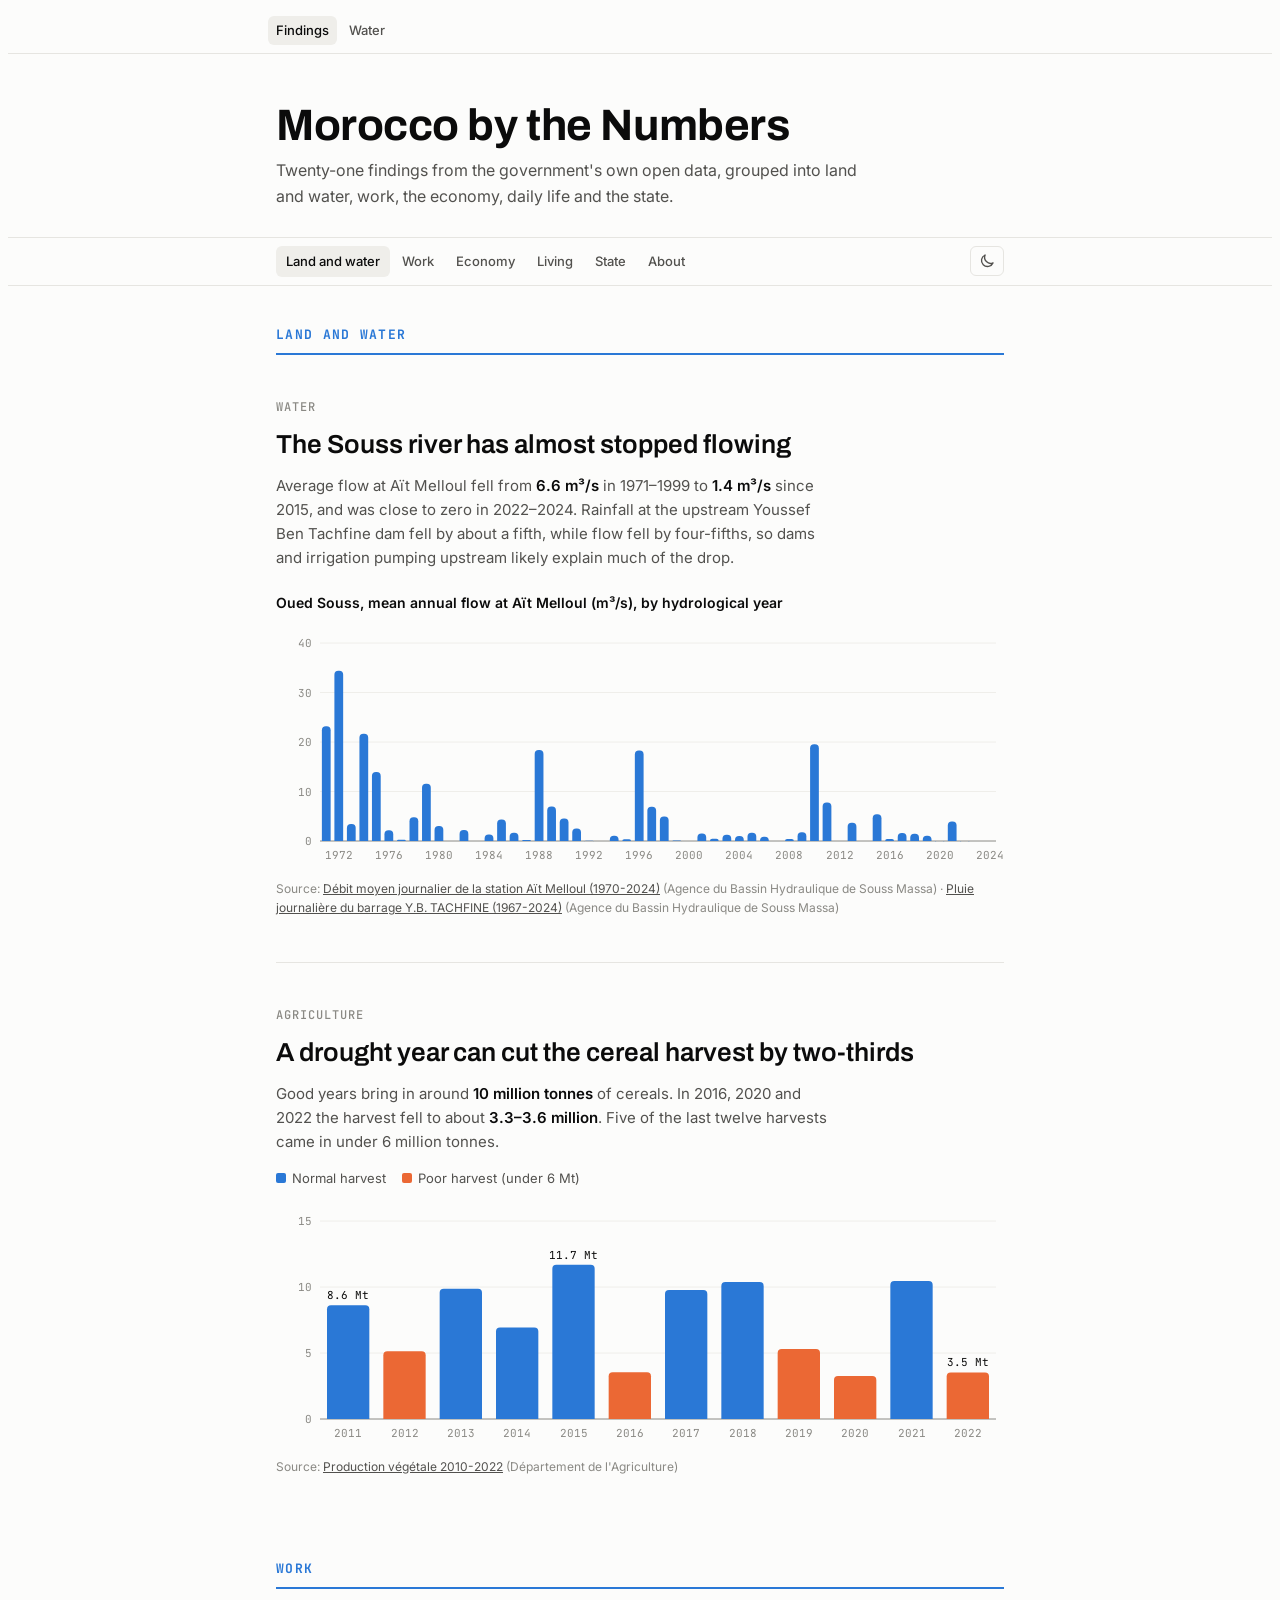
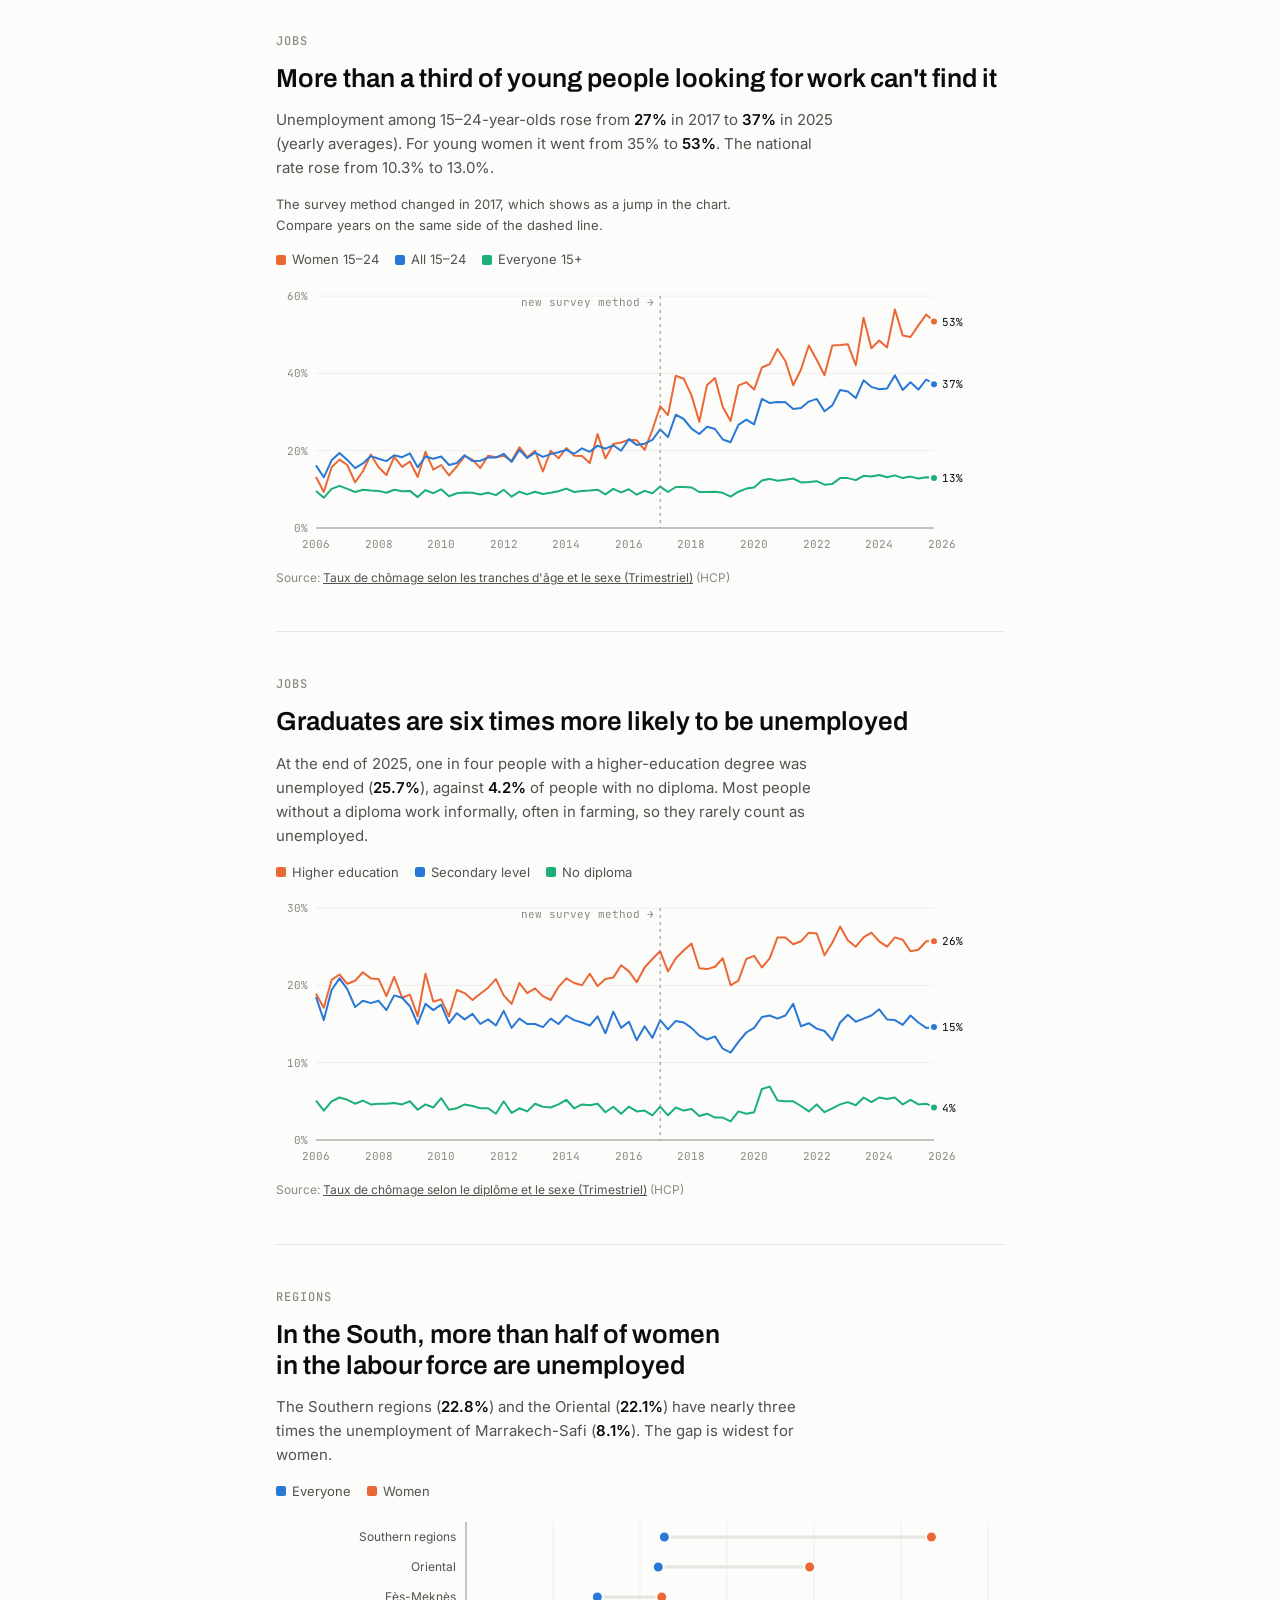
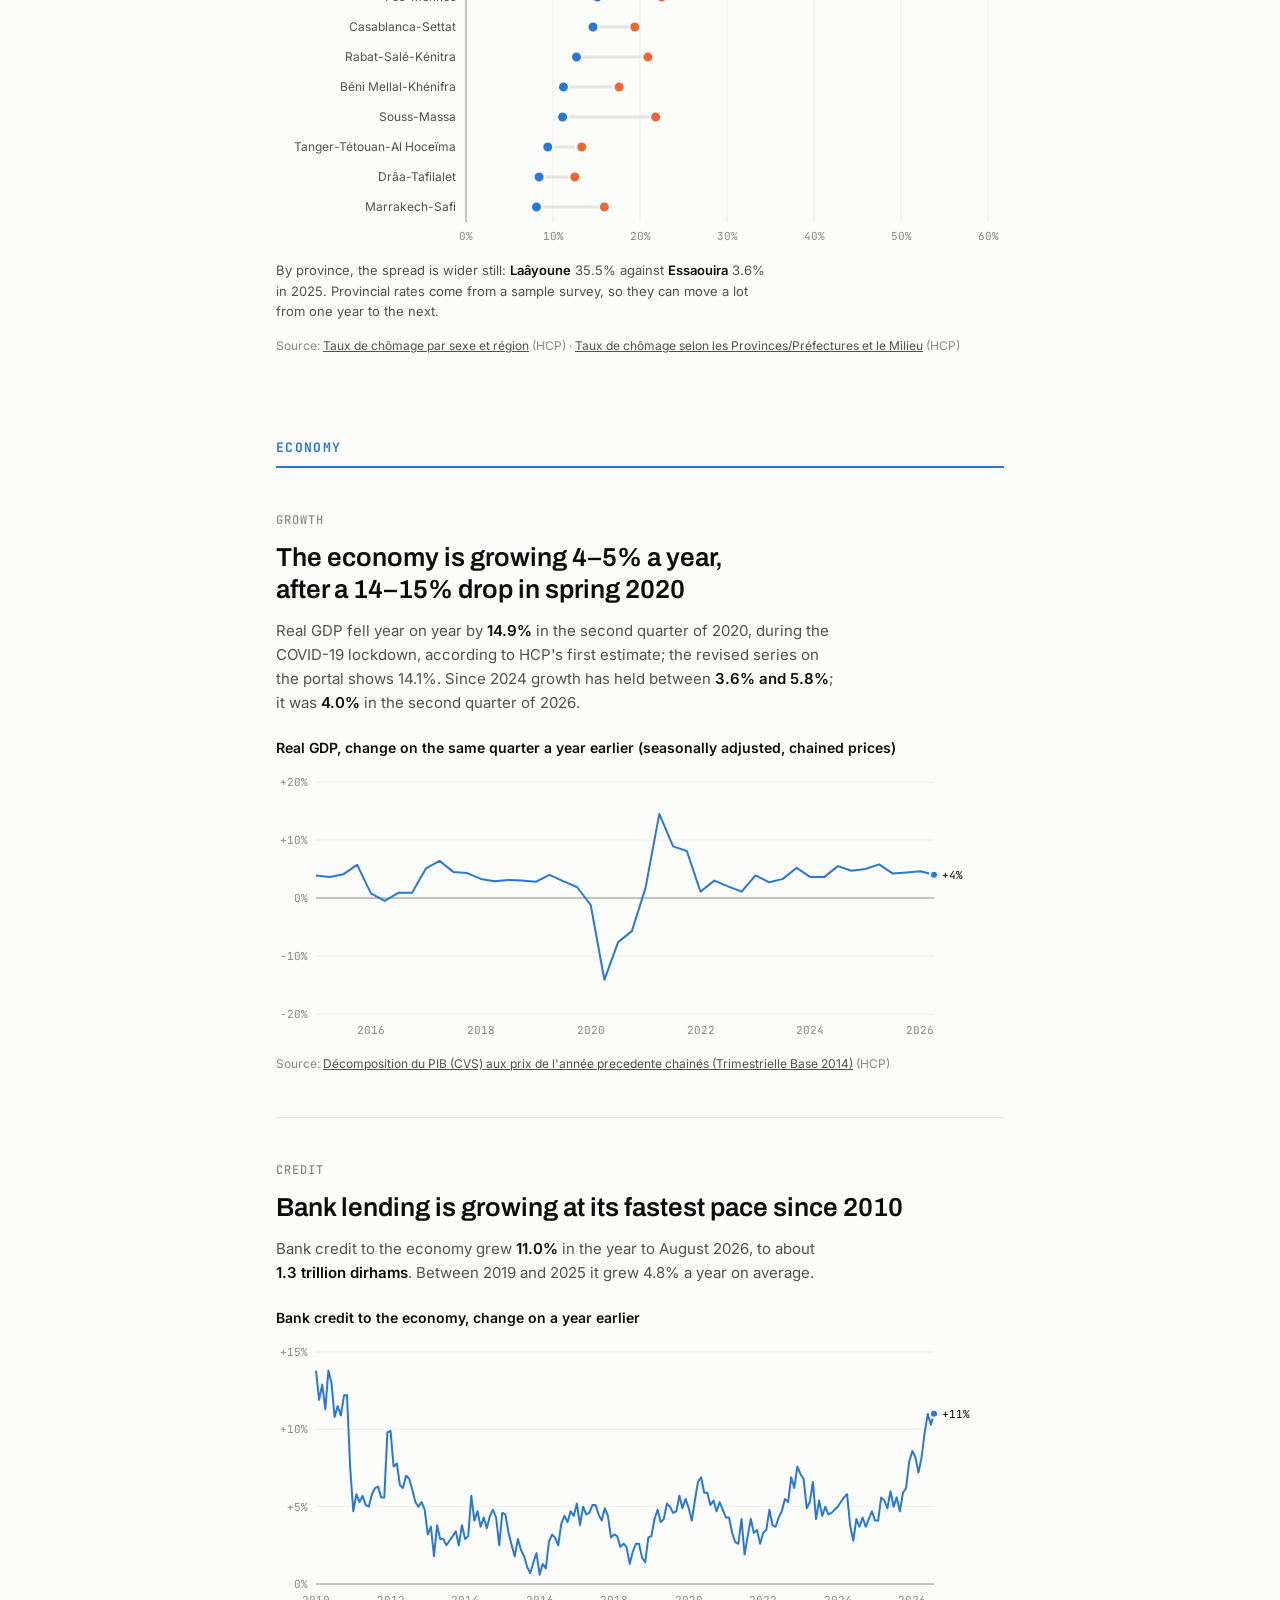
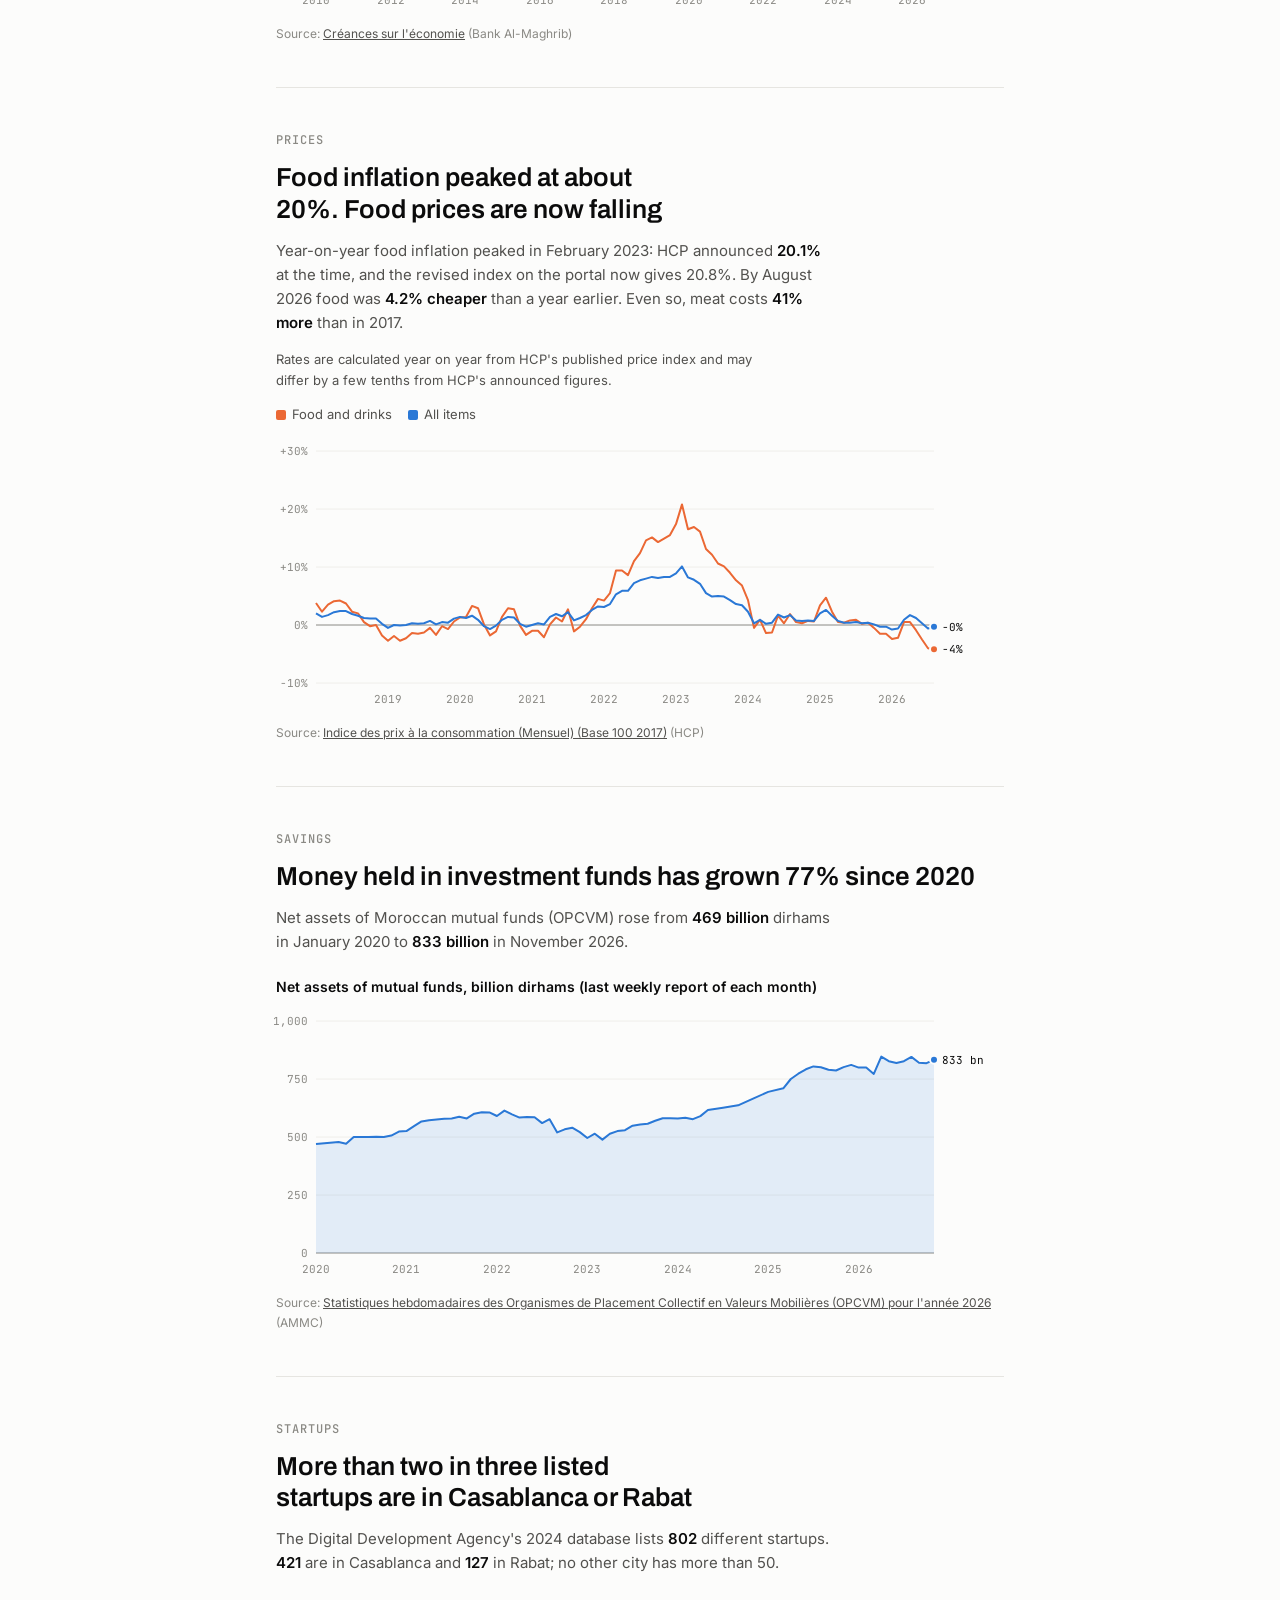
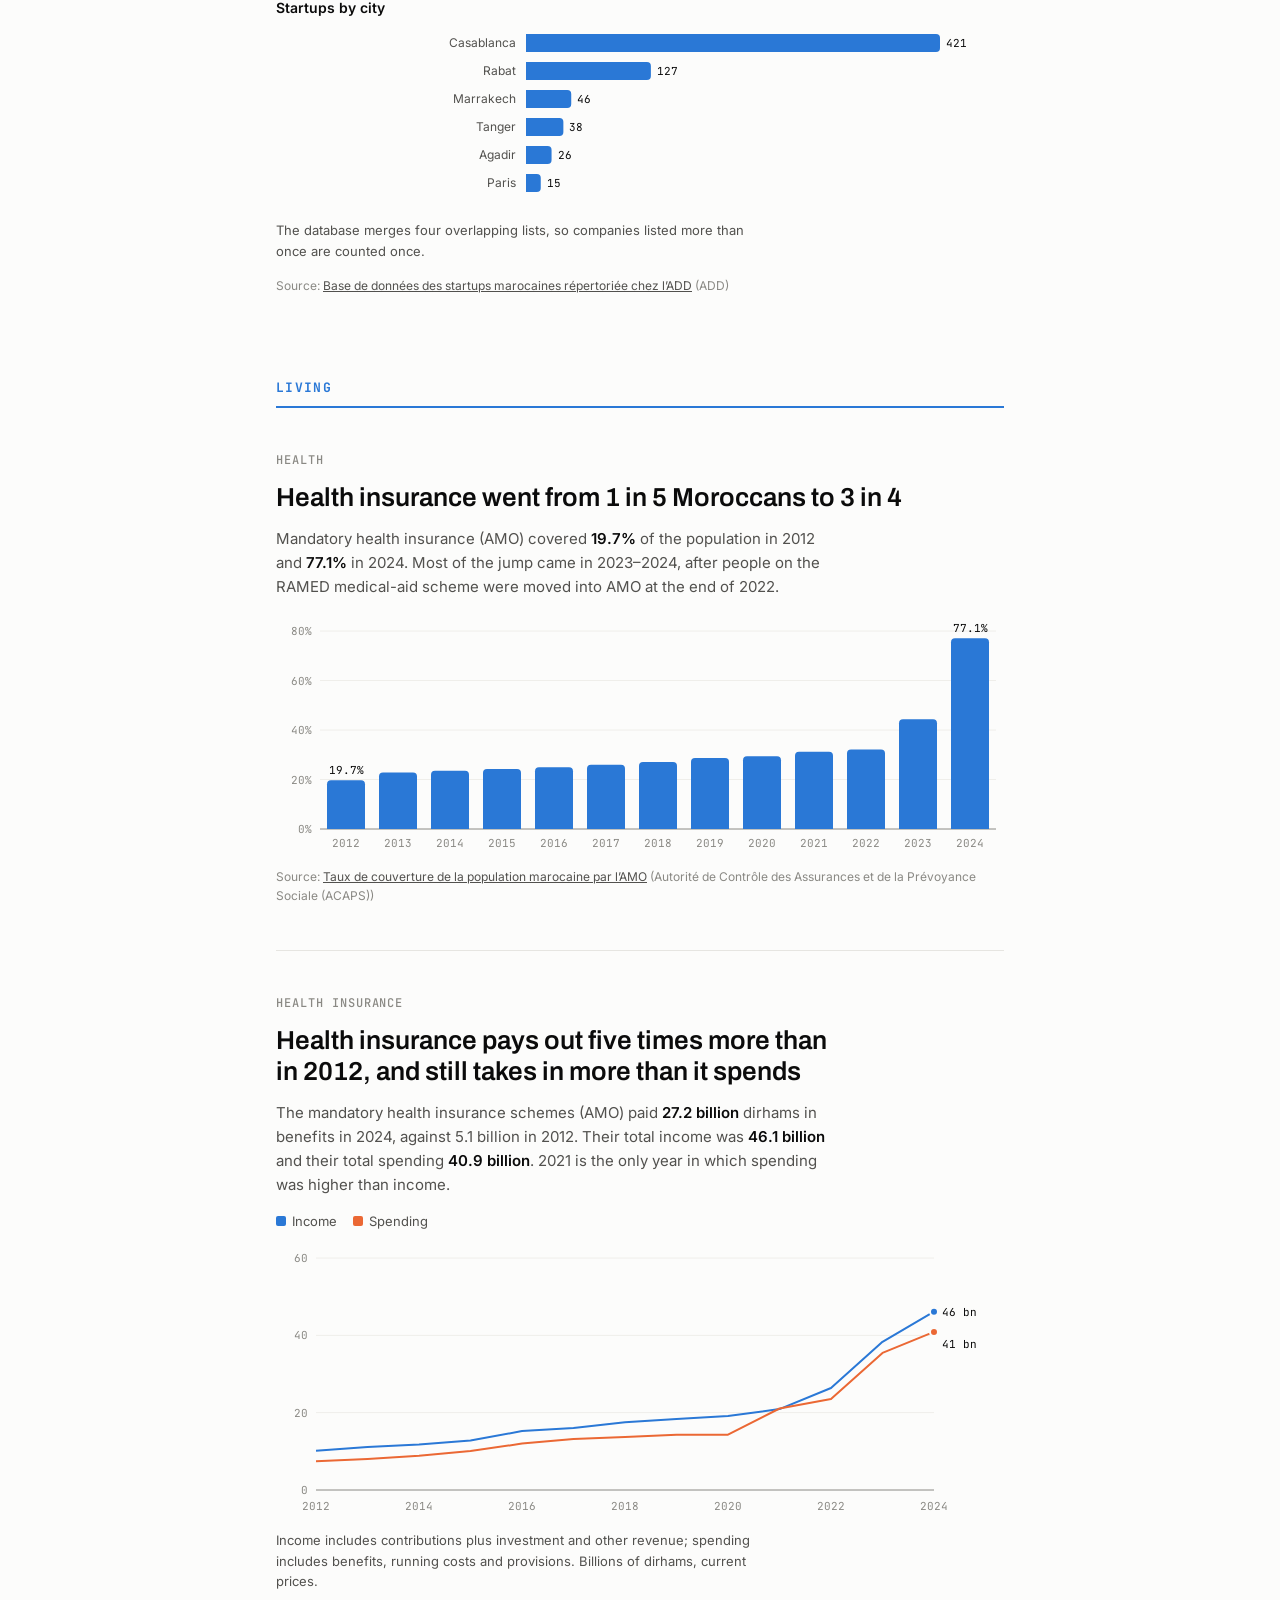
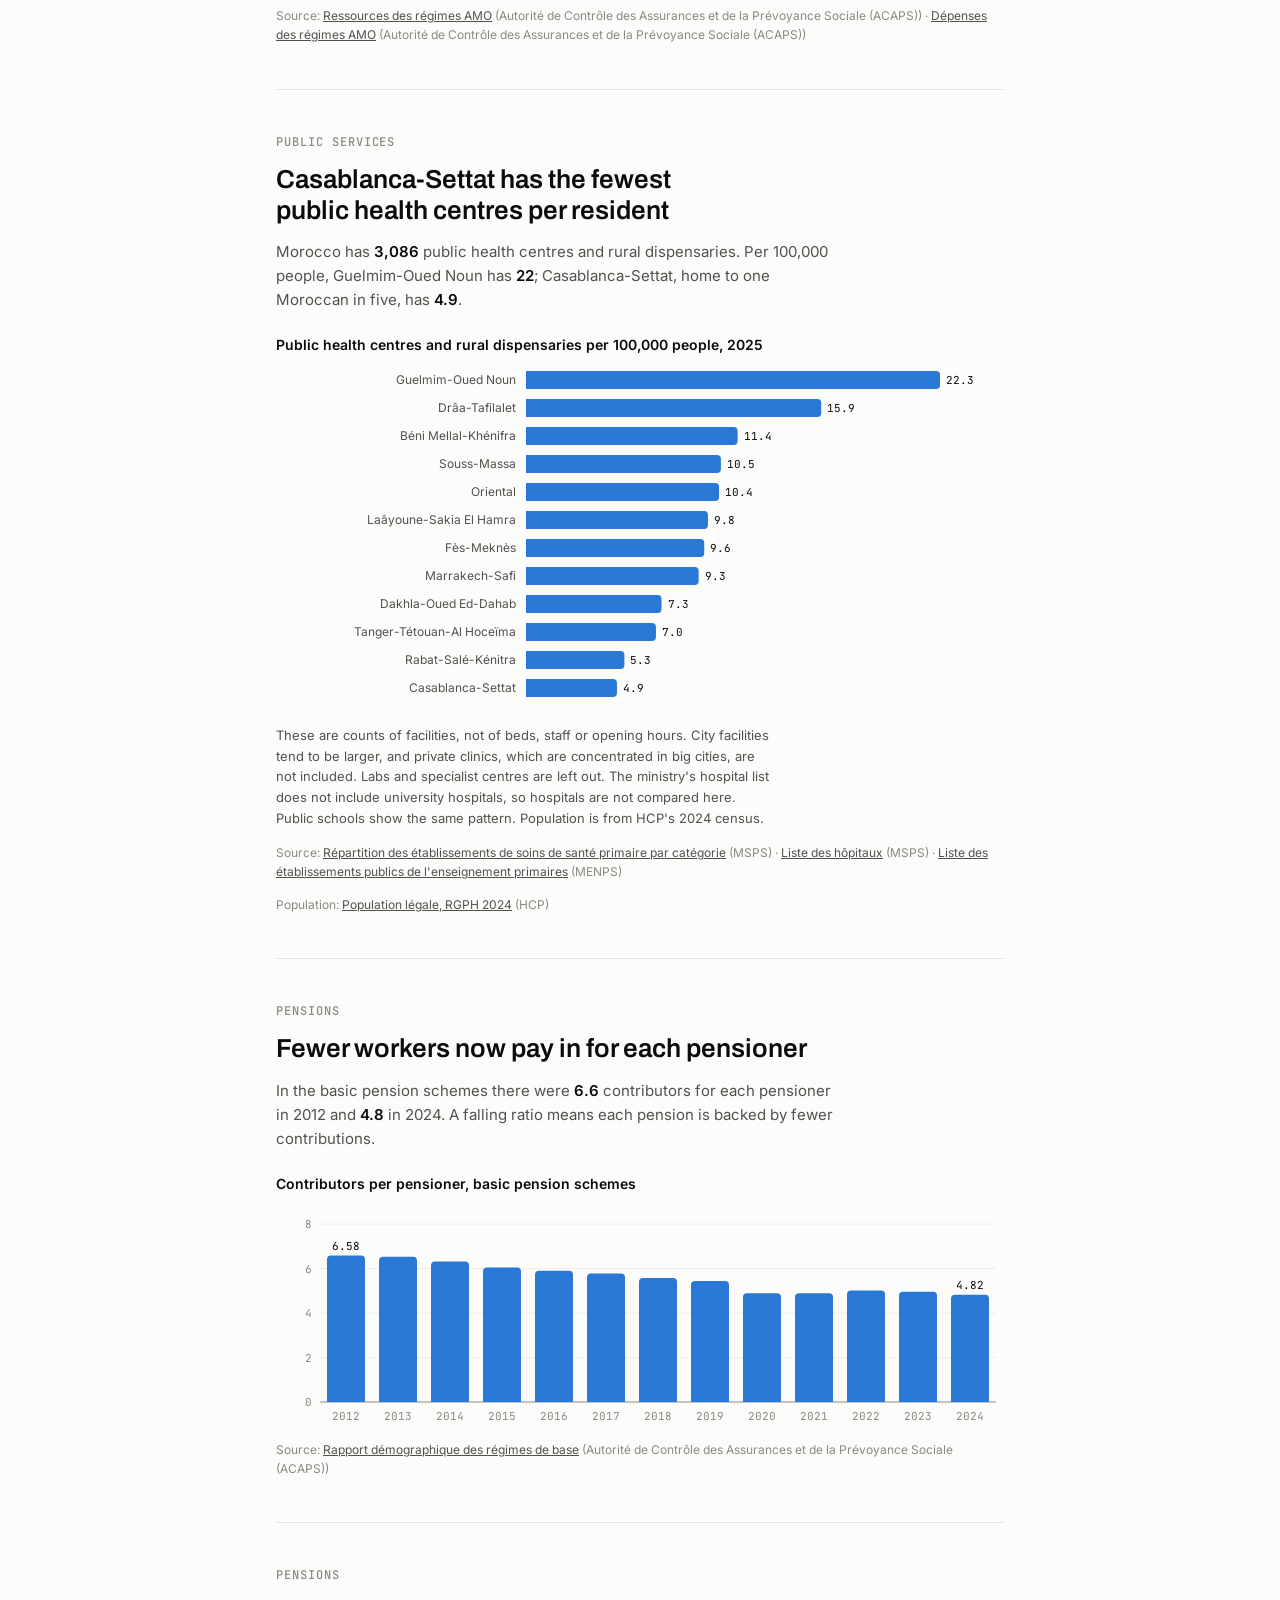
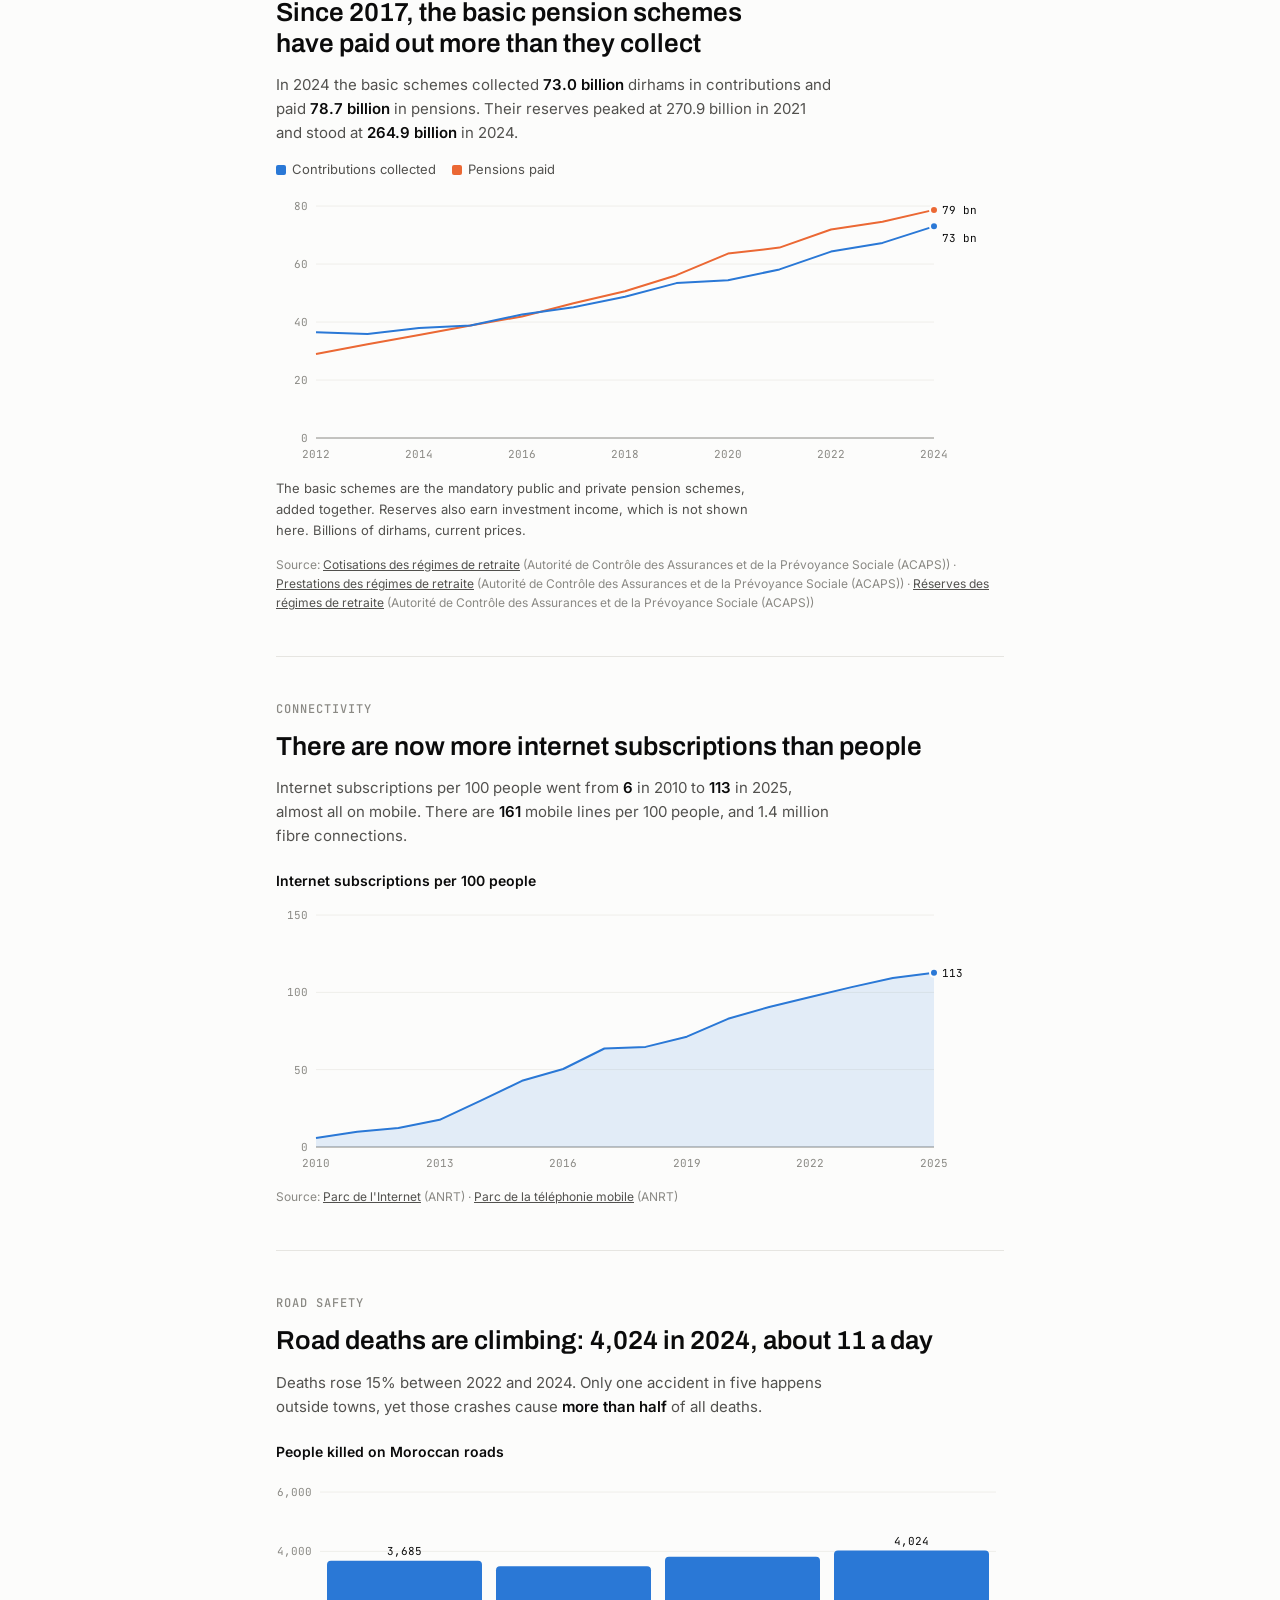
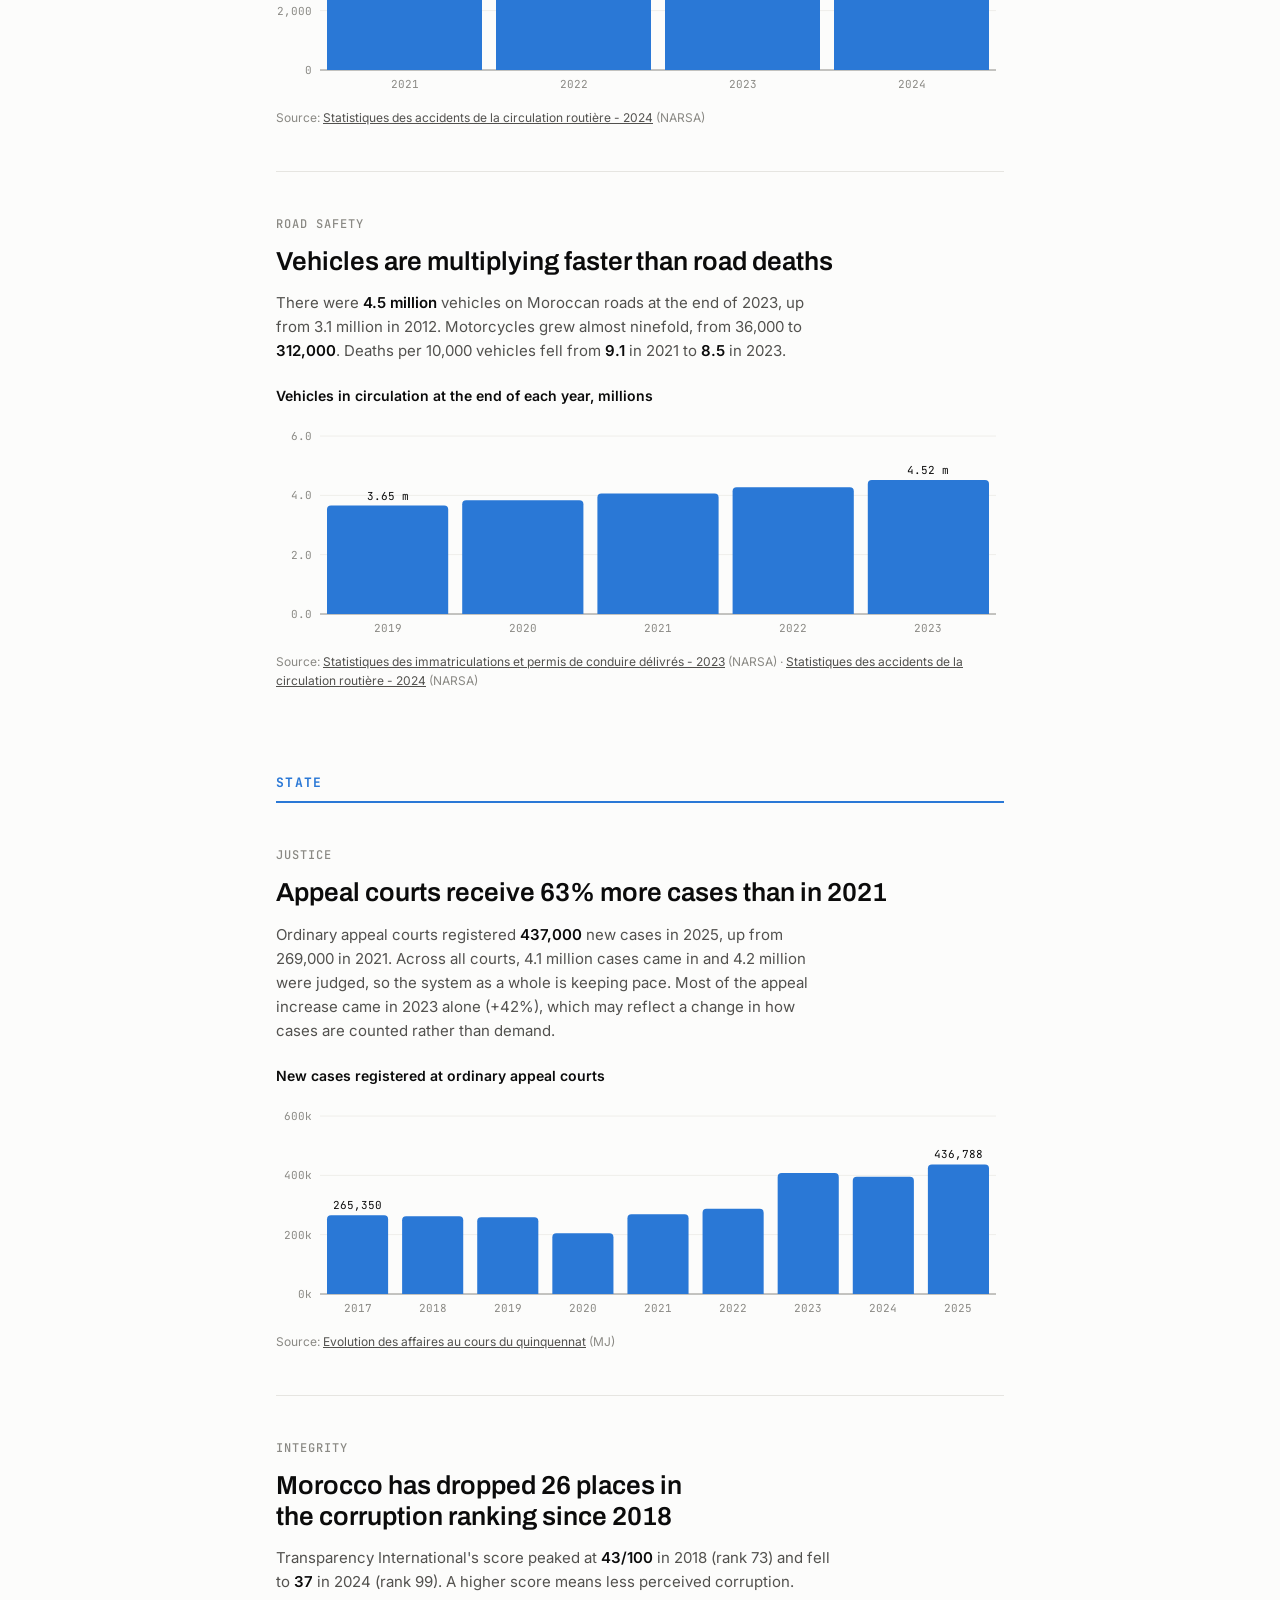
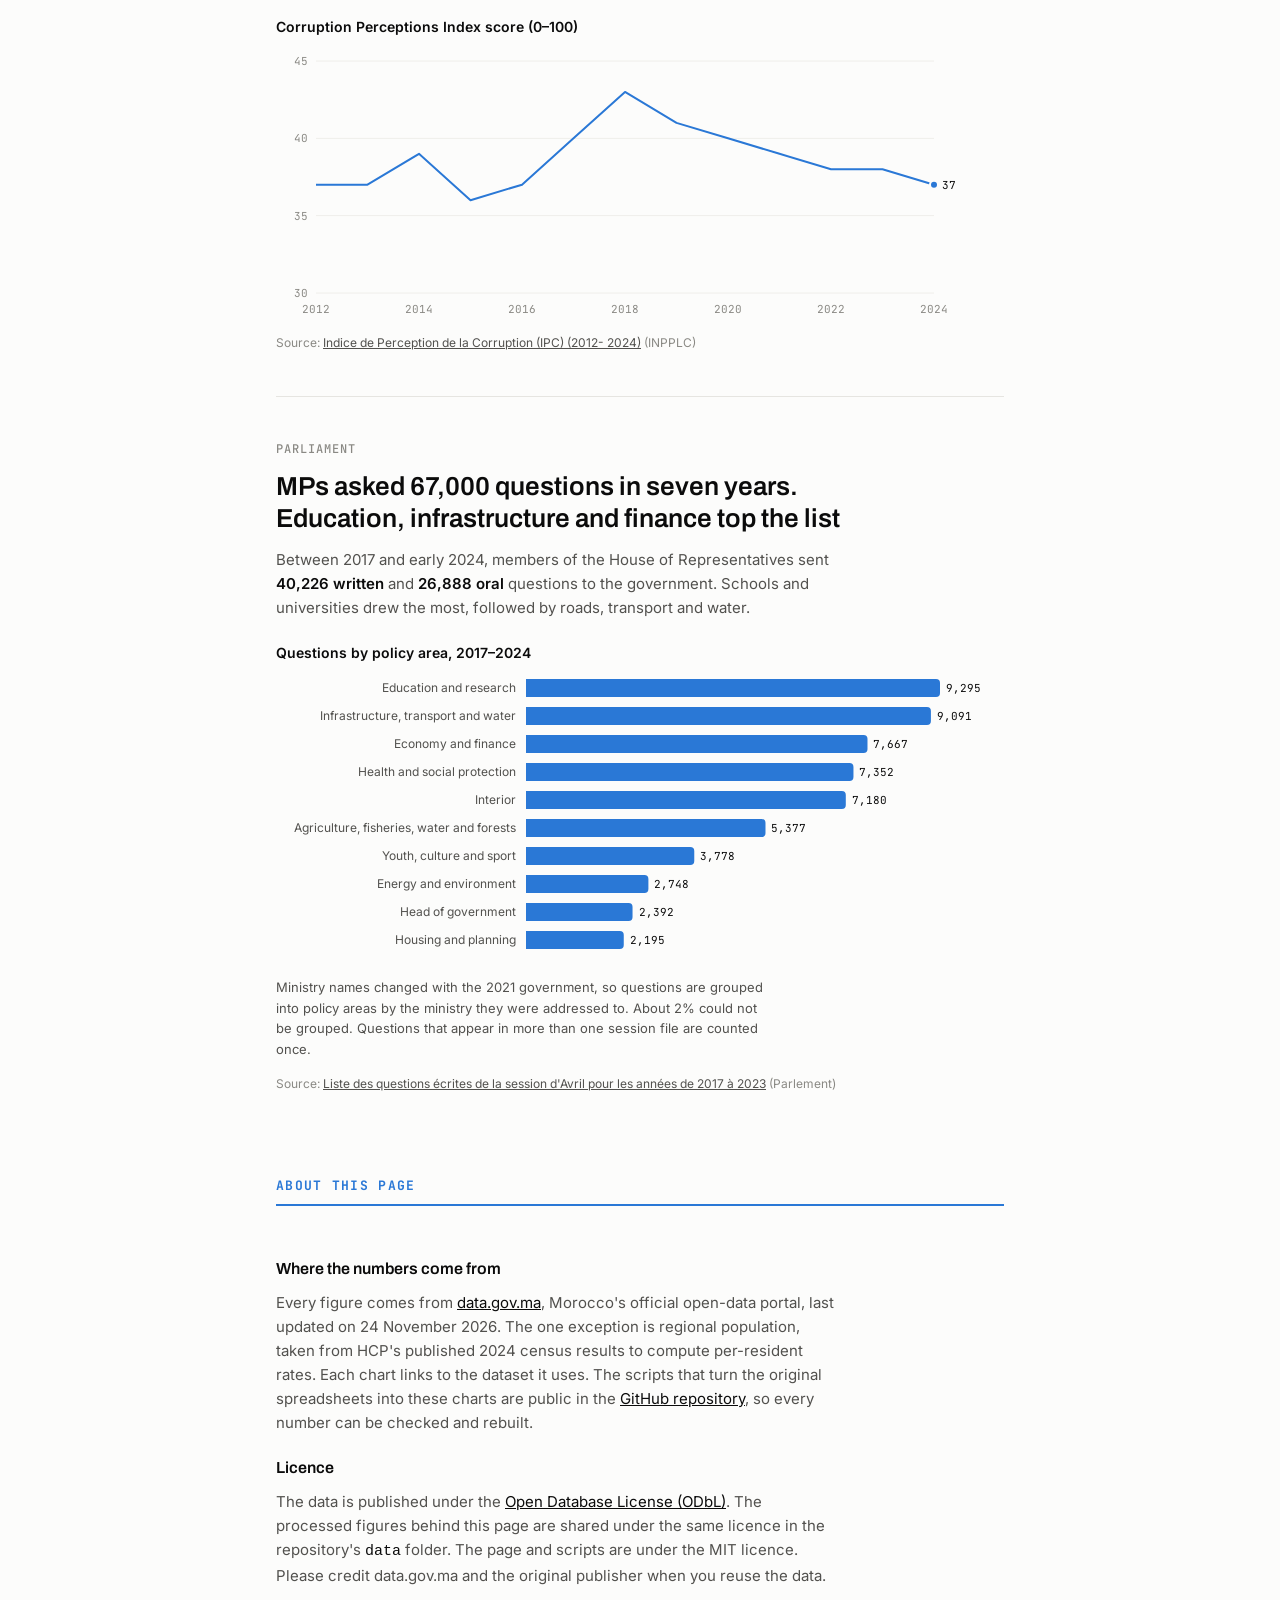
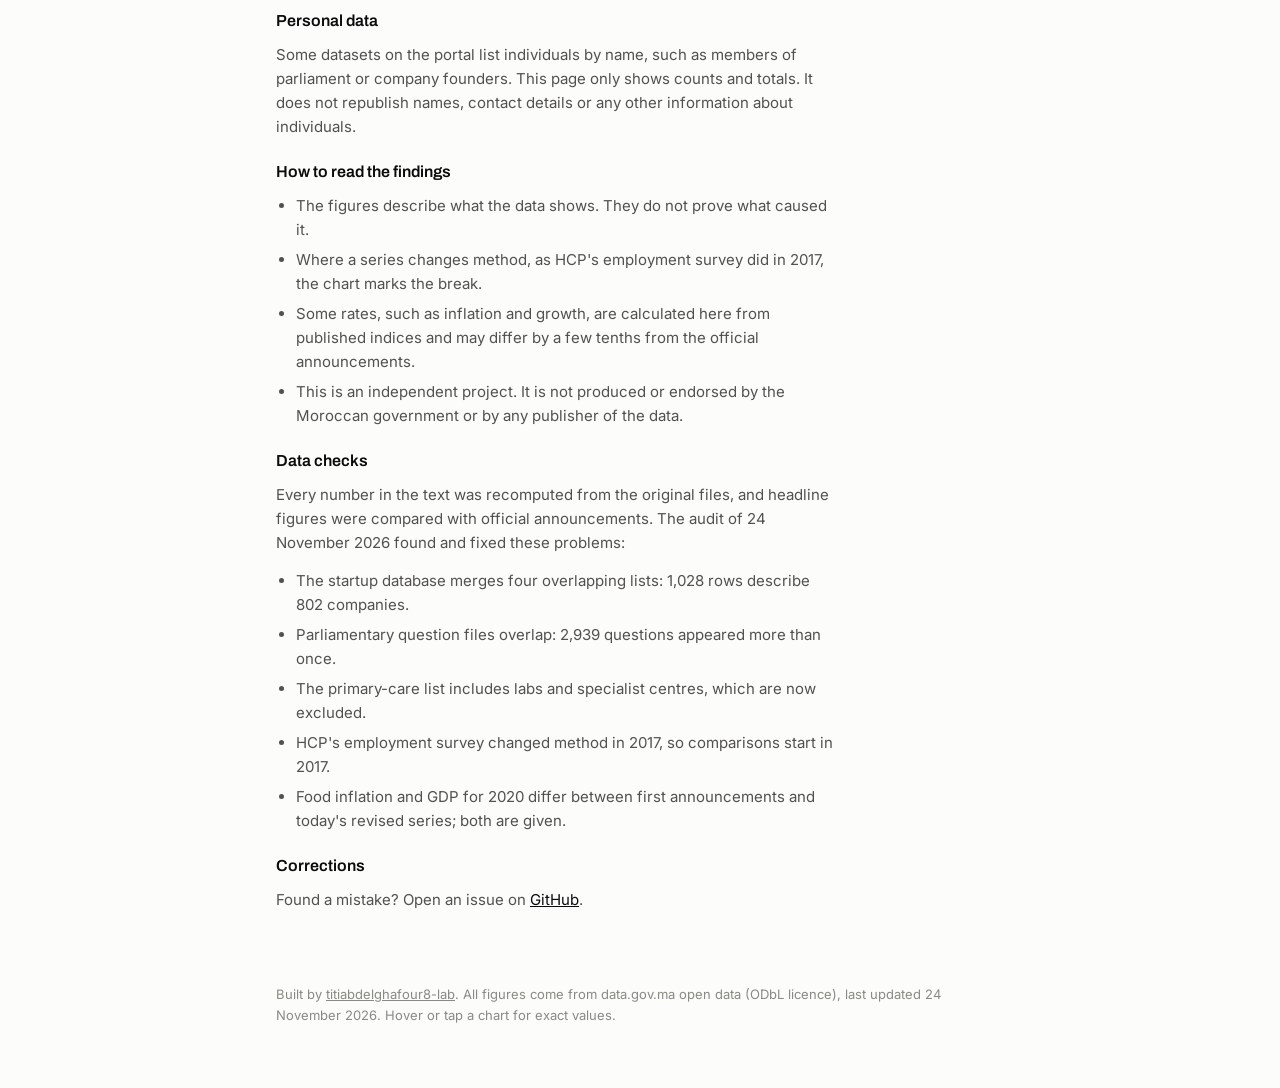
==== commit 872bb193: "Project 1: Water page, a drought monitor for the Souss - Daily rain at the Youssef Ben Tachfine dam " ====
--- a/index.html
+++ b/index.html
@@ -6,79 +6,9 @@
 <title>Morocco by the Numbers</title>
 <meta name="claude:viewport-fit-sides" content="cover">
 <link rel="stylesheet" href="https://fonts.googleapis.com/css2?family=Archivo:wght@500;600;700&family=Inter:wght@400;500;600&family=JetBrains+Mono:wght@400;500&display=swap">
-<style>
-/* Layout: single 760px reading column; sticky chapter bar; one finding + one chart per chapter */
-:root {
-  --bg: #fcfcfb; --fg: #0b0b0b; --muted: #52514e; --faint: #8a8984; --line: #e6e5e1; --grid: #efeeea;
-  --s1: #2a78d6; --s2: #eb6834; --s3: #1baf7a; --tip: #ffffff;
-  --display: "Archivo", "Segoe UI", system-ui, sans-serif;
-  --body: "Inter", "Segoe UI", system-ui, sans-serif;
-  --mono: "JetBrains Mono", ui-monospace, Consolas, monospace;
-}
-@media (prefers-color-scheme: dark) { :root:not([data-theme="light"]) {
-  --bg: #1a1a19; --fg: #f0efec; --muted: #c3c2b7; --faint: #8f8e87; --line: #33332f; --grid: #262624;
-  --s1: #3987e5; --s2: #d95926; --s3: #199e70; --tip: #242422; color-scheme: dark } }
-:root[data-theme="dark"] {
-  --bg: #1a1a19; --fg: #f0efec; --muted: #c3c2b7; --faint: #8f8e87; --line: #33332f; --grid: #262624;
-  --s1: #3987e5; --s2: #d95926; --s3: #199e70; --tip: #242422; color-scheme: dark }
-
-* { box-sizing: border-box }
-body { background: var(--bg); color: var(--fg); font: 15px/1.6 var(--body) }
-body::before { content: ""; position: fixed; inset: 0 0 auto; height: env(safe-area-inset-top, 0px); z-index: 10; background: var(--bg) }
-.wrap { max-width: 760px; margin: 0 auto; padding-left: max(16px, env(safe-area-inset-left, 0px)); padding-right: max(16px, env(safe-area-inset-right, 0px)) }
-
-header.intro .wrap { padding-block: 48px 28px; display: grid; gap: 10px }
-h1 { font: 700 clamp(30px, 6vw, 44px)/1.05 var(--display); letter-spacing: -.01em; margin: 0; text-wrap: balance }
-.sub { color: var(--muted); font-size: 16px; margin: 0; max-width: 60ch }
-
-nav.chapters { position: sticky; top: env(safe-area-inset-top, 0px); z-index: 5; background: var(--bg); border-block: 1px solid var(--line) }
-nav.chapters .wrap { display: flex; gap: 2px; overflow-x: auto; padding-block: 8px; scrollbar-width: none }
-nav.chapters a { flex: none; color: var(--muted); text-decoration: none; font-size: 13px; font-weight: 500; padding: 5px 10px; border-radius: 6px }
-nav.chapters a:hover { color: var(--fg); background: var(--grid) }
-nav.chapters a.on { color: var(--fg); background: var(--grid) }
-.theme-toggle { margin-left: auto; flex: none; position: sticky; right: 0; z-index: 1; box-shadow: -10px 0 8px var(--bg); display: inline-grid; place-items: center; width: 34px; height: 30px; border: 1px solid var(--line); border-radius: 6px; background: var(--bg); color: var(--muted); cursor: pointer }
-.theme-toggle:hover { color: var(--fg); background: var(--grid) }
-.theme-toggle:focus-visible { outline: 2px solid var(--s1); outline-offset: 2px }
-.theme-toggle .i-sun { display: none }
-.theme-toggle.is-dark .i-sun { display: block }
-.theme-toggle.is-dark .i-moon { display: none }
-a:focus-visible { outline: 2px solid var(--s1); outline-offset: 2px }
-
-main .wrap { display: grid; gap: 0 }
-section.ch { padding-block: 44px; border-bottom: 1px solid var(--line); display: grid; gap: 14px; scroll-margin-top: 56px }
-section.ch:last-child { border-bottom: 0 }
-.group { scroll-margin-top: 48px }
-.group-head { padding-block: 40px 0 }
-.gh { font: 700 13px var(--mono); letter-spacing: .1em; text-transform: uppercase; color: var(--s1); margin: 0; padding-bottom: 10px; border-bottom: 2px solid var(--s1) }
-.about h3 { font: 600 16px var(--display); margin: 10px 0 0 }
-.about ul { margin: 0; padding-left: 20px; color: var(--muted); display: grid; gap: 6px; max-width: 62ch }
-.about a, .about code { color: var(--fg) }
-.topic { font: 500 12px var(--mono); letter-spacing: .08em; text-transform: uppercase; color: var(--faint) }
-h2 { font: 600 clamp(21px, 3.4vw, 26px)/1.2 var(--display); margin: 0; text-wrap: balance }
-.ch p { margin: 0; max-width: 62ch; color: var(--muted) }
-.ch p b { color: var(--fg); font-weight: 600 }
-.chart-title { font: 600 14px var(--body); margin: 10px 0 0 }
-.legend { display: flex; flex-wrap: wrap; gap: 6px 16px; font-size: 13px; color: var(--muted) }
-.legend span { display: inline-flex; align-items: center; gap: 6px }
-.legend i { width: 10px; height: 10px; border-radius: 2px; display: inline-block }
-.chart { width: 100%; min-width: 0; position: relative }
-.chart svg { display: block; width: 100%; height: auto; overflow: visible }
-.chart text { font-family: var(--mono); font-size: 11px; fill: var(--faint) }
-.chart text.lbl { fill: var(--muted); font-family: var(--body); font-size: 12px }
-.chart text.val { fill: var(--fg); font-size: 11px }
-.source { font-size: 12px; color: var(--faint) }
-.source a { color: var(--muted) }
-.note { font-size: 13px; color: var(--muted); max-width: 62ch }
-
-#tip { position: fixed; pointer-events: none; z-index: 20; background: var(--tip); color: var(--fg); border: 1px solid var(--line); border-radius: 8px; padding: 8px 10px; font-size: 12px; line-height: 1.5; box-shadow: 0 4px 14px rgb(0 0 0 / .12); min-width: 120px }
-#tip b { font: 600 12px var(--body); display: block; margin-bottom: 2px }
-#tip .r { display: flex; align-items: center; gap: 6px; font-family: var(--mono); font-variant-numeric: tabular-nums }
-#tip .r i { width: 8px; height: 8px; border-radius: 2px }
-#tip .r em { font-style: normal; color: var(--muted); font-family: var(--body); margin-right: auto; padding-right: 10px }
-footer .wrap { padding-block: 28px 56px; font-size: 13px; color: var(--faint) }
-@media (prefers-reduced-motion: no-preference) { html { scroll-behavior: smooth } }
-</style>
-
+<link rel="stylesheet" href="site/assets/site.css">
+
+<nav class="site" aria-label="Pages"><div class="wrap"><a href="index.html" aria-current="page">Findings</a><a href="water.html">Water</a></div></nav>
 <header class="intro"><div class="wrap">
   <h1>Morocco by the Numbers</h1>
   <p class="sub">Twenty-one findings from the government's own open data, grouped into land and water, work, the economy, daily life and the state.</p>
@@ -324,155 +254,9 @@
 <footer><div class="wrap">Built by <a href="https://github.com/titiabdelghafour8-lab" style="color:inherit">titiabdelghafour8-lab</a>. All figures come from data.gov.ma open data (ODbL licence), last updated <span class="updated">23 November 2026</span>. Hover or tap a chart for exact values.</div></footer>
 <div id="tip" hidden></div>
 
+<script src="site/assets/charts.js"></script>
 <script>
 const DATA = {"flow":[[1971,23.18],[1972,34.38],[1973,3.44],[1974,21.66],[1975,13.92],[1976,2.18],[1977,0.25],[1978,4.81],[1979,11.57],[1980,3.04],[1981,0.0],[1982,2.2],[1983,0.0],[1984,1.33],[1985,4.32],[1986,1.65],[1987,0.18],[1988,18.37],[1989,6.95],[1990,4.53],[1991,2.54],[1992,0.06],[1993,0.0],[1994,1.06],[1995,0.37],[1996,18.3],[1997,6.93],[1998,4.93],[1999,0.08],[2000,0.0],[2001,1.51],[2002,0.47],[2003,1.28],[2004,1.02],[2005,1.65],[2006,0.86],[2007,0.0],[2008,0.42],[2009,1.77],[2010,19.56],[2011,7.79],[2012,0.0],[2013,3.69],[2014,0.0],[2015,5.4],[2016,0.38],[2017,1.62],[2018,1.46],[2019,1.04],[2020,0.02],[2021,3.95],[2022,0.02],[2023,0.0],[2024,0.0]],"rain":[[1969,361.0],[1971,269.0],[1972,192.0],[1973,238.0],[1974,187.0],[1975,23.0],[1976,74.0],[1977,110.0],[1978,234.0],[1979,102.0],[1980,196.0],[1981,67.0],[1982,176.0],[1983,94.0],[1984,117.0],[1985,148.0],[1986,172.0],[1987,56.0],[1988,220.0],[1989,212.0],[1990,174.0],[1991,186.0],[1992,63.0],[1993,58.0],[1994,102.0],[1995,70.0],[1996,375.0],[1997,166.0],[1998,150.0],[1999,154.0],[2000,60.0],[2001,60.0],[2002,184.0],[2003,125.0],[2004,183.0],[2005,192.0],[2006,175.0],[2007,55.0],[2008,66.0],[2009,223.0],[2011,216.0],[2012,48.0],[2013,148.0],[2014,74.0],[2015,258.0],[2016,72.0],[2017,131.0],[2018,135.0],[2019,125.0],[2020,56.0],[2021,174.0],[2022,94.0],[2023,119.0],[2024,97.0]],"cereals":[[2011,8.62],[2012,5.13],[2013,9.86],[2014,6.93],[2015,11.69],[2016,3.55],[2017,9.78],[2018,10.38],[2019,5.3],[2020,3.25],[2021,10.45],[2022,3.53]],"u_total":[[2006.0,9.6],[2006.25,7.8],[2006.5,10.1],[2006.75,10.9],[2007.0,10.1],[2007.25,9.3],[2007.5,9.9],[2007.75,9.7],[2008.0,9.6],[2008.25,9.1],[2008.5,9.9],[2008.75,9.5],[2009.0,9.6],[2009.25,8.0],[2009.5,9.8],[2009.75,9.0],[2010.0,10.0],[2010.25,8.2],[2010.5,9.0],[2010.75,9.2],[2011.0,9.1],[2011.25,8.7],[2011.5,9.1],[2011.75,8.5],[2012.0,9.9],[2012.25,8.1],[2012.5,9.4],[2012.75,8.7],[2013.0,9.4],[2013.25,8.8],[2013.5,9.1],[2013.75,9.5],[2014.0,10.2],[2014.25,9.3],[2014.5,9.6],[2014.75,9.7],[2015.0,9.9],[2015.25,8.7],[2015.5,10.1],[2015.75,9.2],[2016.0,10.0],[2016.25,8.6],[2016.5,9.6],[2016.75,9.0],[2017.0,10.7],[2017.25,9.3],[2017.5,10.6],[2017.75,10.6],[2018.0,10.5],[2018.25,9.3],[2018.5,9.3],[2018.75,9.4],[2019.0,9.1],[2019.25,8.1],[2019.5,9.4],[2019.75,10.2],[2020.0,10.5],[2020.25,12.3],[2020.5,12.7],[2020.75,12.2],[2021.0,12.5],[2021.25,12.8],[2021.5,11.8],[2021.75,11.9],[2022.0,12.1],[2022.25,11.2],[2022.5,11.4],[2022.75,12.9],[2023.0,12.9],[2023.25,12.4],[2023.5,13.5],[2023.75,13.3],[2024.0,13.7],[2024.25,13.1],[2024.5,13.6],[2024.75,12.9],[2025.0,13.3],[2025.25,12.8],[2025.5,13.1],[2025.75,12.9]],"u_youth":[[2006.0,16.2],[2006.25,13.1],[2006.5,17.5],[2006.75,19.4],[2007.0,17.6],[2007.25,15.5],[2007.5,16.7],[2007.75,18.6],[2008.0,17.9],[2008.25,17.3],[2008.5,18.8],[2008.75,18.3],[2009.0,19.3],[2009.25,15.7],[2009.5,18.5],[2009.75,17.9],[2010.0,18.5],[2010.25,16.3],[2010.5,16.8],[2010.75,18.8],[2011.0,17.3],[2011.25,17.4],[2011.5,18.2],[2011.75,18.2],[2012.0,19.2],[2012.25,17.1],[2012.5,20.2],[2012.75,18.1],[2013.0,19.5],[2013.25,18.4],[2013.5,19.1],[2013.75,19.6],[2014.0,20.2],[2014.25,19.2],[2014.5,20.6],[2014.75,19.7],[2015.0,21.3],[2015.25,20.5],[2015.5,21.4],[2015.75,20.0],[2016.0,23.0],[2016.25,21.5],[2016.5,21.8],[2016.75,22.8],[2017.0,25.5],[2017.25,23.5],[2017.5,29.3],[2017.75,28.2],[2018.0,25.7],[2018.25,24.3],[2018.5,26.2],[2018.75,25.6],[2019.0,22.9],[2019.25,22.2],[2019.5,26.7],[2019.75,28.0],[2020.0,26.8],[2020.25,33.4],[2020.5,32.3],[2020.75,32.6],[2021.0,32.5],[2021.25,30.8],[2021.5,31.0],[2021.75,32.7],[2022.0,33.4],[2022.25,30.2],[2022.5,31.7],[2022.75,35.7],[2023.0,35.3],[2023.25,33.6],[2023.5,38.2],[2023.75,36.5],[2024.0,35.9],[2024.25,36.1],[2024.5,39.5],[2024.75,35.7],[2025.0,37.7],[2025.25,35.8],[2025.5,38.4],[2025.75,37.2]],"u_youth_w":[[2006.0,13.2],[2006.25,9.3],[2006.5,15.7],[2006.75,17.7],[2007.0,16.3],[2007.25,11.8],[2007.5,14.7],[2007.75,19.0],[2008.0,15.7],[2008.25,13.7],[2008.5,18.4],[2008.75,15.8],[2009.0,17.2],[2009.25,13.2],[2009.5,19.7],[2009.75,15.1],[2010.0,16.3],[2010.25,13.6],[2010.5,15.9],[2010.75,18.6],[2011.0,17.7],[2011.25,15.5],[2011.5,18.7],[2011.75,18.3],[2012.0,18.7],[2012.25,17.3],[2012.5,20.9],[2012.75,18.3],[2013.0,20.0],[2013.25,14.6],[2013.5,20.0],[2013.75,18.0],[2014.0,20.7],[2014.25,18.7],[2014.5,18.6],[2014.75,16.8],[2015.0,24.3],[2015.25,18.0],[2015.5,21.7],[2015.75,22.1],[2016.0,22.8],[2016.25,22.7],[2016.5,20.2],[2016.75,25.4],[2017.0,31.5],[2017.25,29.2],[2017.5,39.4],[2017.75,38.6],[2018.0,34.3],[2018.25,27.5],[2018.5,37.0],[2018.75,38.8],[2019.0,31.3],[2019.25,27.7],[2019.5,36.8],[2019.75,37.7],[2020.0,35.8],[2020.25,41.5],[2020.5,42.4],[2020.75,46.3],[2021.0,43.2],[2021.25,36.9],[2021.5,41.0],[2021.75,47.2],[2022.0,43.5],[2022.25,39.5],[2022.5,47.2],[2022.75,47.3],[2023.0,47.5],[2023.25,42.1],[2023.5,54.4],[2023.75,46.5],[2024.0,48.5],[2024.25,46.7],[2024.5,56.5],[2024.75,49.8],[2025.0,49.4],[2025.25,52.4],[2025.5,55.2],[2025.75,53.4]],"u_none":[[2006.0,5.1],[2006.25,3.8],[2006.5,5.0],[2006.75,5.5],[2007.0,5.2],[2007.25,4.7],[2007.5,5.1],[2007.75,4.6],[2008.0,4.7],[2008.25,4.7],[2008.5,4.8],[2008.75,4.6],[2009.0,5.0],[2009.25,3.9],[2009.5,4.6],[2009.75,4.2],[2010.0,5.4],[2010.25,3.9],[2010.5,4.1],[2010.75,4.6],[2011.0,4.4],[2011.25,4.1],[2011.5,4.1],[2011.75,3.4],[2012.0,5.0],[2012.25,3.5],[2012.5,4.1],[2012.75,3.7],[2013.0,4.7],[2013.25,4.3],[2013.5,4.2],[2013.75,4.6],[2014.0,5.2],[2014.25,4.1],[2014.5,4.6],[2014.75,4.5],[2015.0,4.7],[2015.25,3.6],[2015.5,4.3],[2015.75,3.4],[2016.0,4.3],[2016.25,3.7],[2016.5,3.8],[2016.75,3.2],[2017.0,4.3],[2017.25,3.2],[2017.5,4.2],[2017.75,3.8],[2018.0,4.0],[2018.25,3.1],[2018.5,3.4],[2018.75,2.9],[2019.0,2.9],[2019.25,2.4],[2019.5,3.7],[2019.75,3.4],[2020.0,3.6],[2020.25,6.6],[2020.5,6.9],[2020.75,5.1],[2021.0,5.0],[2021.25,5.0],[2021.5,4.4],[2021.75,3.7],[2022.0,4.6],[2022.25,3.6],[2022.5,4.1],[2022.75,4.6],[2023.0,4.9],[2023.25,4.5],[2023.5,5.5],[2023.75,4.9],[2024.0,5.5],[2024.25,5.3],[2024.5,5.5],[2024.75,4.6],[2025.0,5.2],[2025.25,4.6],[2025.5,4.7],[2025.75,4.2]],"u_mid":[[2006.0,18.5],[2006.25,15.5],[2006.5,19.4],[2006.75,20.9],[2007.0,19.5],[2007.25,17.2],[2007.5,18.0],[2007.75,17.7],[2008.0,18.0],[2008.25,16.8],[2008.5,18.7],[2008.75,18.4],[2009.0,17.3],[2009.25,15.0],[2009.5,17.6],[2009.75,16.8],[2010.0,17.5],[2010.25,15.1],[2010.5,16.4],[2010.75,15.6],[2011.0,16.3],[2011.25,15.0],[2011.5,15.6],[2011.75,14.8],[2012.0,16.7],[2012.25,14.5],[2012.5,15.7],[2012.75,15.0],[2013.0,15.0],[2013.25,14.6],[2013.5,15.7],[2013.75,15.0],[2014.0,16.1],[2014.25,15.5],[2014.5,15.2],[2014.75,14.8],[2015.0,16.0],[2015.25,13.8],[2015.5,16.6],[2015.75,14.5],[2016.0,15.3],[2016.25,12.9],[2016.5,14.7],[2016.75,13.2],[2017.0,15.5],[2017.25,14.3],[2017.5,15.4],[2017.75,15.2],[2018.0,14.5],[2018.25,13.5],[2018.5,13.0],[2018.75,13.4],[2019.0,11.8],[2019.25,11.3],[2019.5,12.7],[2019.75,13.9],[2020.0,14.5],[2020.25,15.9],[2020.5,16.1],[2020.75,15.7],[2021.0,16.1],[2021.25,17.6],[2021.5,14.7],[2021.75,15.1],[2022.0,14.4],[2022.25,14.1],[2022.5,12.9],[2022.75,15.2],[2023.0,16.2],[2023.25,15.3],[2023.5,15.7],[2023.75,16.1],[2024.0,16.9],[2024.25,15.6],[2024.5,15.5],[2024.75,14.9],[2025.0,16.1],[2025.25,15.2],[2025.5,14.5],[2025.75,14.6]],"u_high":[[2006.0,18.9],[2006.25,17.1],[2006.5,20.7],[2006.75,21.4],[2007.0,20.2],[2007.25,20.6],[2007.5,21.7],[2007.75,20.9],[2008.0,20.8],[2008.25,18.6],[2008.5,21.1],[2008.75,18.4],[2009.0,18.8],[2009.25,16.0],[2009.5,21.5],[2009.75,17.9],[2010.0,18.2],[2010.25,16.0],[2010.5,19.4],[2010.75,19.0],[2011.0,18.1],[2011.25,18.9],[2011.5,19.7],[2011.75,20.8],[2012.0,18.7],[2012.25,17.6],[2012.5,20.3],[2012.75,19.0],[2013.0,19.6],[2013.25,18.6],[2013.5,18.1],[2013.75,19.8],[2014.0,20.9],[2014.25,20.3],[2014.5,20.0],[2014.75,21.5],[2015.0,19.9],[2015.25,20.8],[2015.5,21.0],[2015.75,22.6],[2016.0,21.8],[2016.25,20.4],[2016.5,22.3],[2016.75,23.4],[2017.0,24.4],[2017.25,21.8],[2017.5,23.5],[2017.75,24.5],[2018.0,25.4],[2018.25,22.2],[2018.5,22.1],[2018.75,22.4],[2019.0,23.5],[2019.25,20.0],[2019.5,20.6],[2019.75,23.4],[2020.0,23.8],[2020.25,22.3],[2020.5,23.5],[2020.75,26.2],[2021.0,26.2],[2021.25,25.3],[2021.5,25.7],[2021.75,26.8],[2022.0,26.7],[2022.25,23.9],[2022.5,25.5],[2022.75,27.6],[2023.0,25.8],[2023.25,25.0],[2023.5,26.2],[2023.75,26.8],[2024.0,25.7],[2024.25,25.0],[2024.5,26.2],[2024.75,25.9],[2025.0,24.4],[2025.25,24.6],[2025.5,25.7],[2025.75,25.7]],"region":[["Tanger-Tétouan-Al Hoceïma",9.4,10.7,13.3],["Oriental",22.1,15.0,39.5],["Fès-Meknès",15.1,8.6,22.5],["Rabat-Salé-Kénitra",12.7,10.0,20.9],["Béni Mellal-Khénifra",11.2,6.6,17.6],["Casablanca-settat",14.6,10.0,19.4],["Marrakech-safi",8.1,7.4,15.9],["Drâa-Tafilalet",8.4,7.2,12.5],["Souss-Massa",11.1,10.1,21.8],["Régions du Sud",22.8,16.5,53.5]],"prov_top":[["Laâyoune",35.5],["Es-Semara",32.9],["Oujda-Angad",26.1],["Jerada",25.8],["Guelmim",24.9],["Taourirt",22.7],["Tan-Tan",21.8],["Nador",21.7]],"prov_bottom":[["Al Hoceima",6.7],["Midelt",6.7],["Taroudannt",6.7],["Al Haouz",6.0],["Chichaoua",5.7],["Rehamna",5.1],["Chefchaouen",4.6],["Essaouira",3.6]],"infl":[[2018.0,2.0],[2018.083,1.4],[2018.167,1.7],[2018.25,2.2],[2018.333,2.4],[2018.417,2.4],[2018.5,1.9],[2018.583,1.6],[2018.667,1.2],[2018.75,1.1],[2018.833,1.1],[2018.917,0.2],[2019.0,-0.5],[2019.083,0.0],[2019.167,-0.1],[2019.25,0.0],[2019.333,0.3],[2019.417,0.2],[2019.5,0.3],[2019.583,0.7],[2019.667,0.1],[2019.75,0.5],[2019.833,0.4],[2019.917,1.1],[2020.0,1.4],[2020.083,1.2],[2020.167,1.6],[2020.25,0.9],[2020.333,-0.2],[2020.417,-0.7],[2020.5,-0.1],[2020.583,0.9],[2020.667,1.4],[2020.75,1.3],[2020.833,0.2],[2020.917,-0.3],[2021.0,0.0],[2021.083,0.3],[2021.167,0.1],[2021.25,1.4],[2021.333,1.9],[2021.417,1.5],[2021.5,2.2],[2021.583,0.8],[2021.667,1.2],[2021.75,1.7],[2021.833,2.6],[2021.917,3.2],[2022.0,3.1],[2022.083,3.6],[2022.167,5.3],[2022.25,5.9],[2022.333,5.9],[2022.417,7.2],[2022.5,7.7],[2022.583,8.0],[2022.667,8.3],[2022.75,8.1],[2022.833,8.3],[2022.917,8.3],[2023.0,8.9],[2023.083,10.1],[2023.167,8.2],[2023.25,7.8],[2023.333,7.1],[2023.417,5.5],[2023.5,4.9],[2023.583,5.0],[2023.667,4.9],[2023.75,4.3],[2023.833,3.6],[2023.917,3.4],[2024.0,2.3],[2024.083,0.3],[2024.167,0.9],[2024.25,0.2],[2024.333,0.4],[2024.417,1.8],[2024.5,1.3],[2024.583,1.7],[2024.667,0.8],[2024.75,0.7],[2024.833,0.8],[2024.917,0.7],[2025.0,2.0],[2025.083,2.6],[2025.167,1.6],[2025.25,0.7],[2025.333,0.4],[2025.417,0.4],[2025.5,0.5],[2025.583,0.3],[2025.667,0.4],[2025.75,0.1],[2025.833,-0.3],[2025.917,-0.3],[2026.0,-0.8],[2026.083,-0.6],[2026.167,0.9],[2026.25,1.7],[2026.333,1.2],[2026.417,0.3],[2026.5,-0.6],[2026.583,-0.3]],"infl_food":[[2018.0,3.8],[2018.083,2.3],[2018.167,3.5],[2018.25,4.1],[2018.333,4.2],[2018.417,3.7],[2018.5,2.3],[2018.583,2.0],[2018.667,0.5],[2018.75,-0.2],[2018.833,0.0],[2018.917,-1.8],[2019.0,-2.7],[2019.083,-1.9],[2019.167,-2.7],[2019.25,-2.3],[2019.333,-1.4],[2019.417,-1.5],[2019.5,-1.3],[2019.583,-0.5],[2019.667,-1.7],[2019.75,-0.2],[2019.833,-0.7],[2019.917,0.6],[2020.0,1.3],[2020.083,1.4],[2020.167,3.3],[2020.25,2.9],[2020.333,0.1],[2020.417,-1.8],[2020.5,-1.1],[2020.583,1.4],[2020.667,2.9],[2020.75,2.7],[2020.833,-0.1],[2020.917,-1.7],[2021.0,-1.0],[2021.083,-1.0],[2021.167,-2.1],[2021.25,0.1],[2021.333,1.3],[2021.417,0.6],[2021.5,2.7],[2021.583,-1.1],[2021.667,-0.3],[2021.75,1.0],[2021.833,2.9],[2021.917,4.5],[2022.0,4.2],[2022.083,5.5],[2022.167,9.4],[2022.25,9.4],[2022.333,8.6],[2022.417,11.0],[2022.5,12.4],[2022.583,14.6],[2022.667,15.1],[2022.75,14.3],[2022.833,14.9],[2022.917,15.5],[2023.0,17.4],[2023.083,20.8],[2023.167,16.5],[2023.25,16.9],[2023.333,16.1],[2023.417,13.1],[2023.5,12.1],[2023.583,10.6],[2023.667,10.1],[2023.75,9.0],[2023.833,7.7],[2023.917,6.8],[2024.0,4.3],[2024.083,-0.5],[2024.167,0.9],[2024.25,-1.4],[2024.333,-1.3],[2024.417,1.6],[2024.5,0.3],[2024.583,1.9],[2024.667,0.5],[2024.75,0.3],[2024.833,0.7],[2024.917,0.6],[2025.0,3.4],[2025.083,4.7],[2025.167,2.3],[2025.25,0.5],[2025.333,0.4],[2025.417,0.8],[2025.5,0.9],[2025.583,0.2],[2025.667,0.4],[2025.75,-0.5],[2025.833,-1.5],[2025.917,-1.5],[2026.0,-2.4],[2026.083,-2.2],[2026.167,0.5],[2026.25,0.5],[2026.333,-0.9],[2026.417,-2.5],[2026.5,-4.0],[2026.583,-4.2]],"amo":[[2012,19.7],[2013,22.8],[2014,23.5],[2015,24.2],[2016,25.0],[2017,26.0],[2018,27.1],[2019,28.7],[2020,29.4],[2021,31.2],[2022,32.1],[2023,44.3],[2024,77.1]],"internet":[[2010,5.9],[2011,9.9],[2012,12.2],[2013,17.6],[2014,30.0],[2015,42.8],[2016,50.4],[2017,63.7],[2018,64.7],[2019,71.3],[2020,82.9],[2021,90.5],[2022,97.0],[2023,103.4],[2024,109.2],[2025,112.6]],"mobile":[[2006,53.5],[2007,65.7],[2008,74.0],[2009,81.2],[2010,101.5],[2011,113.6],[2012,120.0],[2013,129.1],[2014,133.0],[2015,127.3],[2016,122.7],[2017,126.0],[2018,127.0],[2019,131.1],[2020,137.5],[2021,141.4],[2022,144.2],[2023,150.9],[2024,158.3],[2025,160.7]],"roads":[[2021,3685,114626,1634,2051],[2022,3499,113625,1629,1870],[2023,3819,123274,1678,2141],[2024,4024,143272,1890,2134]],"appeal":[[2017,265350.0],[2018,262140.0],[2019,258943.0],[2020,205022.0],[2021,268757.0],[2022,287234.0],[2023,407815.0],[2024,395550.0],[2025,436788.0]],"registered":[[2017,2663038.0],[2018,2902443.0],[2019,3182606.0],[2020,2782048.0],[2021,3873640.0],[2022,4412765.0],[2023,4658870.0],[2024,4331339.0],[2025,4106554.0]],"judged":[[2017,2728534.0],[2018,2967047.0],[2019,3221143.0],[2020,2649452.0],[2021,3875011.0],[2022,4403226.0],[2023,4697249.0],[2024,4474924.0],[2025,4166949.0]],"corr":[[2012,37,88],[2013,37,91],[2014,39,80],[2015,36,88],[2016,37,90],[2017,40,81],[2018,43,73],[2019,41,80],[2020,40,86],[2021,39,87],[2022,38,94],[2023,38,97],[2024,37,99]],"src":{"flow":{"title":"Débit moyen journalier de la station Aït Melloul (1970-2024)","org":"Agence du Bassin Hydraulique de Souss Massa","url":"https://data.gov.ma/data/fr/dataset/debit-moyen-journalier-de-la-station-ait-melloul-1970-2024"},"rain":{"title":"Pluie journalière du barrage Y.B. TACHFINE  (1967-2024)","org":"Agence du Bassin Hydraulique de Souss Massa","url":"https://data.gov.ma/data/fr/dataset/pluie-journaliere-du-barrage-y-b-tachfine-1967-2024"},"cereals":{"title":"Production végétale 2010-2022","org":"Département de l'Agriculture","url":"https://data.gov.ma/data/fr/dataset/production-vegetale-2010-2022"},"u_age":{"title":"Taux de chômage selon les tranches d'âge et le sexe (Trimestriel)","org":"HCP","url":"https://data.gov.ma/data/fr/dataset/data_i4252"},"u_dip":{"title":"Taux de chômage selon le diplôme et le sexe (Trimestriel)","org":"HCP","url":"https://data.gov.ma/data/fr/dataset/data_i4248"},"region":{"title":"Taux de chômage par sexe et région","org":"HCP","url":"https://data.gov.ma/data/fr/dataset/data_i3287"},"prov":{"title":"Taux de chômage selon les Provinces/Préfectures et le Milieu","org":"HCP","url":"https://data.gov.ma/data/fr/dataset/data_imt_txch_02"},"cpi":{"title":"Indice des prix à la consommation (Mensuel) (Base 100 2017)","org":"HCP","url":"https://data.gov.ma/data/fr/dataset/data_i4166"},"amo":{"title":"Taux de couverture de la population marocaine par l’AMO","org":"Autorité de Contrôle des Assurances et de la Prévoyance Sociale (ACAPS)","url":"https://data.gov.ma/data/fr/dataset/taux-de-couverture-de-la-population-marocaine-par-l-amo"},"internet":{"title":"Parc de l'Internet","org":"ANRT","url":"https://data.gov.ma/data/fr/dataset/parc-de-l-internet-2006-2022"},"mobile":{"title":"Parc de la téléphonie mobile","org":"ANRT","url":"https://data.gov.ma/data/fr/dataset/parc-de-la-telephonie-mobile-2006-2022"},"roads":{"title":"Statistiques des accidents de la circulation routière - 2024","org":"NARSA","url":"https://data.gov.ma/data/fr/dataset/statistiques-des-accidents-de-la-circulation-routiere-2024"},"courts":{"title":"Evolution des affaires au cours du quinquennat","org":"MJ","url":"https://data.gov.ma/data/fr/dataset/evolution-des-affaires-au-cours-du-quinquennat-2018-2022"},"corr":{"title":"Indice de Perception de la Corruption (IPC) (2012- 2024)","org":"INPPLC","url":"https://data.gov.ma/data/fr/dataset/indice-de-perception-de-la-corruption-ipc-2012-2024"},"gdp":{"title":"Décomposition du PIB (CVS) aux prix de l'année precedente chainés (Trimestrielle Base 2014)","org":"HCP","url":"https://data.gov.ma/data/fr/dataset/data_i4276"},"credit":{"title":"Créances sur l'économie","org":"Bank Al-Maghrib","url":"https://data.gov.ma/data/fr/dataset/creances-sur-l-economie-dec-2001-a-sept-2023"},"funds":{"title":"Statistiques hebdomadaires des Organismes de Placement Collectif en Valeurs Mobilières (OPCVM) pour l'année 2026","org":"AMMC","url":"https://data.gov.ma/data/fr/dataset/stat-hebdo-opcvm-2026"},"startups":{"title":"Base de données des startups marocaines répertoriée chez l’ADD","org":"ADD","url":"https://data.gov.ma/data/fr/dataset/donnees-sur-les-startups"},"pensions":{"title":"Rapport démographique des régimes de base","org":"Autorité de Contrôle des Assurances et de la Prévoyance Sociale (ACAPS)","url":"https://data.gov.ma/data/fr/dataset/rapport-demographique-des-regimes-de-base"},"parliament":{"title":"Liste des questions écrites de la session d'Avril pour les années de 2017 à 2023","org":"Parlement","url":"https://data.gov.ma/data/fr/dataset/liste-des-questions-ecrites-de-la-session-d-avril"},"amo_in":{"title":"Ressources des régimes AMO","org":"Autorité de Contrôle des Assurances et de la Prévoyance Sociale (ACAPS)","url":"https://data.gov.ma/data/fr/dataset/ressources-des-regimes-amo"},"amo_out":{"title":"Dépenses des régimes AMO","org":"Autorité de Contrôle des Assurances et de la Prévoyance Sociale (ACAPS)","url":"https://data.gov.ma/data/fr/dataset/depenses-des-regimes-amo"},"pen_in":{"title":"Cotisations des régimes de retraite","org":"Autorité de Contrôle des Assurances et de la Prévoyance Sociale (ACAPS)","url":"https://data.gov.ma/data/fr/dataset/cotisations-des-regimes-de-retraite"},"pen_out":{"title":"Prestations des régimes de retraite","org":"Autorité de Contrôle des Assurances et de la Prévoyance Sociale (ACAPS)","url":"https://data.gov.ma/data/fr/dataset/prestations-des-regimes-de-retraite"},"pen_res":{"title":"Réserves des régimes de retraite","org":"Autorité de Contrôle des Assurances et de la Prévoyance Sociale (ACAPS)","url":"https://data.gov.ma/data/fr/dataset/reserves-des-regimes-de-retraite"},"vehicles":{"title":"Statistiques des immatriculations et permis de conduire délivrés - 2023","org":"NARSA","url":"https://data.gov.ma/data/fr/dataset/statistiques-des-immatriculations-et-permis-de-conduire-delivres-2023"},"primary_care":{"title":"Répartition des établissements de soins de santé primaire par catégorie","org":"MSPS","url":"https://data.gov.ma/data/fr/dataset/repartition-des-etablissements-de-soins-de-sante-primaire-par-categorie-2020"},"hospitals":{"title":"Liste des hôpitaux","org":"MSPS","url":"https://data.gov.ma/data/fr/dataset/la-liste-des-hopitaux"},"schools":{"title":"Liste des établissements publics de l'enseignement primaires","org":"MENPS","url":"https://data.gov.ma/data/fr/dataset/liste-des-etablissements-publics-primaire"}},"gdp_growth":[[2015.0,3.9],[2015.25,3.6],[2015.5,4.1],[2015.75,5.7],[2016.0,0.8],[2016.25,-0.5],[2016.5,0.9],[2016.75,0.9],[2017.0,5.1],[2017.25,6.4],[2017.5,4.5],[2017.75,4.3],[2018.0,3.3],[2018.25,2.9],[2018.5,3.1],[2018.75,3.0],[2019.0,2.8],[2019.25,4.0],[2019.5,2.9],[2019.75,1.9],[2020.0,-1.2],[2020.25,-14.1],[2020.5,-7.6],[2020.75,-5.7],[2021.0,1.8],[2021.25,14.5],[2021.5,8.9],[2021.75,8.1],[2022.0,1.1],[2022.25,3.0],[2022.5,2.0],[2022.75,1.1],[2023.0,3.9],[2023.25,2.7],[2023.5,3.3],[2023.75,5.2],[2024.0,3.6],[2024.25,3.6],[2024.5,5.5],[2024.75,4.7],[2025.0,5.0],[2025.25,5.8],[2025.5,4.2],[2025.75,4.4],[2026.0,4.6],[2026.25,4.0]],"credit":[[2010.0,13.8],[2010.083,11.9],[2010.167,12.9],[2010.25,11.3],[2010.333,13.8],[2010.417,13.0],[2010.5,10.8],[2010.583,11.5],[2010.667,10.9],[2010.75,12.2],[2010.833,12.2],[2010.917,7.5],[2011.0,4.7],[2011.083,5.8],[2011.167,5.3],[2011.25,5.7],[2011.333,5.1],[2011.417,5.0],[2011.5,5.8],[2011.583,6.2],[2011.667,6.3],[2011.75,5.6],[2011.833,5.6],[2011.917,9.8],[2012.0,9.9],[2012.083,7.6],[2012.167,7.8],[2012.25,6.4],[2012.333,6.2],[2012.417,7.0],[2012.5,6.8],[2012.583,6.1],[2012.667,5.3],[2012.75,5.0],[2012.833,5.3],[2012.917,4.8],[2013.0,3.2],[2013.083,3.7],[2013.167,1.8],[2013.25,3.8],[2013.333,2.9],[2013.417,2.9],[2013.5,2.5],[2013.583,2.8],[2013.667,3.1],[2013.75,3.4],[2013.833,2.5],[2013.917,3.8],[2014.0,2.9],[2014.083,3.1],[2014.167,5.7],[2014.25,4.1],[2014.333,4.7],[2014.417,3.7],[2014.5,4.3],[2014.583,3.6],[2014.667,4.4],[2014.75,4.8],[2014.833,4.3],[2014.917,2.5],[2015.0,4.6],[2015.083,4.5],[2015.167,3.3],[2015.25,2.5],[2015.333,1.8],[2015.417,2.9],[2015.5,2.2],[2015.583,1.8],[2015.667,1.1],[2015.75,0.7],[2015.833,1.4],[2015.917,2.0],[2016.0,0.6],[2016.083,1.3],[2016.167,1.0],[2016.25,2.7],[2016.333,3.2],[2016.417,3.0],[2016.5,2.5],[2016.583,3.9],[2016.667,4.4],[2016.75,4.0],[2016.833,4.7],[2016.917,4.4],[2017.0,5.2],[2017.083,3.8],[2017.167,5.0],[2017.25,4.5],[2017.333,4.6],[2017.417,5.1],[2017.5,5.1],[2017.583,4.5],[2017.667,4.1],[2017.75,4.9],[2017.833,4.4],[2017.917,3.0],[2018.0,3.2],[2018.083,3.1],[2018.167,2.4],[2018.25,2.6],[2018.333,2.4],[2018.417,1.3],[2018.5,2.1],[2018.583,2.6],[2018.667,2.6],[2018.75,1.7],[2018.833,1.4],[2018.917,3.0],[2019.0,3.1],[2019.083,4.2],[2019.167,4.8],[2019.25,4.0],[2019.333,4.2],[2019.417,5.2],[2019.5,5.0],[2019.583,4.6],[2019.667,4.7],[2019.75,5.7],[2019.833,4.9],[2019.917,5.5],[2020.0,4.9],[2020.083,4.1],[2020.167,5.4],[2020.25,6.6],[2020.333,6.9],[2020.417,5.9],[2020.5,5.9],[2020.583,5.1],[2020.667,5.4],[2020.75,4.7],[2020.833,5.3],[2020.917,4.8],[2021.0,4.3],[2021.083,4.3],[2021.167,3.3],[2021.25,2.7],[2021.333,2.6],[2021.417,4.2],[2021.5,1.9],[2021.583,3.1],[2021.667,4.2],[2021.75,3.3],[2021.833,3.5],[2021.917,2.6],[2022.0,3.3],[2022.083,3.5],[2022.167,4.8],[2022.25,3.8],[2022.333,3.7],[2022.417,4.3],[2022.5,4.7],[2022.583,5.5],[2022.667,5.3],[2022.75,6.9],[2022.833,6.2],[2022.917,7.6],[2023.0,7.1],[2023.083,6.8],[2023.167,4.9],[2023.25,5.3],[2023.333,6.6],[2023.417,4.2],[2023.5,5.4],[2023.583,4.4],[2023.667,5.0],[2023.75,4.5],[2023.833,4.6],[2023.917,4.8],[2024.0,5.0],[2024.083,5.3],[2024.167,5.6],[2024.25,5.8],[2024.333,3.8],[2024.417,2.8],[2024.5,4.2],[2024.583,3.7],[2024.667,4.3],[2024.75,3.7],[2024.833,4.2],[2024.917,4.7],[2025.0,4.1],[2025.083,4.1],[2025.167,5.6],[2025.25,5.4],[2025.333,4.9],[2025.417,6.0],[2025.5,5.0],[2025.583,5.6],[2025.667,4.7],[2025.75,5.9],[2025.833,6.2],[2025.917,7.9],[2026.0,8.6],[2026.083,8.2],[2026.167,7.2],[2026.25,8.2],[2026.333,9.8],[2026.417,11.0],[2026.5,10.3],[2026.583,11.0]],"funds":[[2020.0,469.3],[2020.25,477.9],[2020.333,471.0],[2020.417,499.9],[2020.583,499.6],[2020.667,501.5],[2020.75,499.6],[2020.833,506.1],[2020.917,523.2],[2021.0,525.3],[2021.083,546.5],[2021.167,567.4],[2021.25,572.6],[2021.333,575.5],[2021.417,578.4],[2021.5,580.0],[2021.583,587.2],[2021.667,580.3],[2021.75,600.5],[2021.833,606.5],[2021.917,606.0],[2022.0,590.5],[2022.083,613.6],[2022.167,597.2],[2022.25,583.5],[2022.333,585.8],[2022.417,585.4],[2022.5,559.7],[2022.583,576.8],[2022.667,519.8],[2022.75,533.3],[2022.833,540.3],[2022.917,521.1],[2023.0,495.6],[2023.083,514.3],[2023.167,488.7],[2023.25,514.4],[2023.333,525.4],[2023.417,529.2],[2023.5,548.6],[2023.583,554.3],[2023.667,557.5],[2023.75,569.7],[2023.833,581.0],[2023.917,581.0],[2024.0,580.1],[2024.083,583.1],[2024.167,576.7],[2024.25,590.2],[2024.333,616.5],[2024.5,625.7],[2024.667,636.6],[2024.833,665.6],[2025.0,694.6],[2025.167,709.8],[2025.25,750.1],[2025.333,772.7],[2025.417,791.9],[2025.5,804.3],[2025.583,800.6],[2025.667,790.0],[2025.75,786.6],[2025.833,801.1],[2025.917,810.8],[2026.0,799.2],[2026.083,799.4],[2026.167,772.1],[2026.25,846.7],[2026.333,826.7],[2026.417,819.6],[2026.5,826.7],[2026.583,845.4],[2026.667,820.2],[2026.75,817.9],[2026.833,832.9]],"pension_ratio":[[2012,6.58],[2013,6.53],[2014,6.31],[2015,6.04],[2016,5.9],[2017,5.77],[2018,5.57],[2019,5.44],[2020,4.89],[2021,4.89],[2022,5.01],[2023,4.95],[2024,4.82]],"startup_city":[["casablanca",421],["rabat",127],["marrakech",46],["tanger",38],["agadir",26],["paris",15]],"startup_n":802,"parl_themes":[["Education and research",9295],["Infrastructure, transport and water",9091],["Economy and finance",7667],["Health and social protection",7352],["Interior",7180],["Agriculture, fisheries, water and forests",5377],["Youth, culture and sport",3778],["Energy and environment",2748],["Head of government",2392],["Housing and planning",2195],["Social affairs and family",2105],["Foreign affairs and Moroccans abroad",1613],["Justice",1377],["Employment and skills",1373],["Islamic affairs",1232],["Industry and trade",751],["Tourism and crafts",45]],"parl_total":67114,"parl_n":{"written":40226,"oral":26888},"amo_finance":{"resources":[[2012,10.17],[2013,11.14],[2014,11.79],[2015,12.79],[2016,15.23],[2017,16.02],[2018,17.54],[2019,18.34],[2020,19.14],[2021,20.93],[2022,26.37],[2023,38.34],[2024,46.11]],"expenses":[[2012,7.43],[2013,8.03],[2014,8.87],[2015,10.05],[2016,11.99],[2017,13.16],[2018,13.72],[2019,14.29],[2020,14.29],[2021,21.07],[2022,23.57],[2023,35.46],[2024,40.89]],"contributions":[[2012,8.0],[2013,8.57],[2014,9.07],[2015,9.55],[2016,11.02],[2017,11.44],[2018,12.41],[2019,13.4],[2020,13.29],[2021,14.9],[2022,18.71],[2023,28.94],[2024,31.74]],"benefits_paid":[[2012,5.11],[2013,5.25],[2014,6.44],[2015,6.59],[2016,7.79],[2017,8.39],[2018,9.0],[2019,9.41],[2020,9.54],[2021,12.25],[2022,12.57],[2023,21.93],[2024,27.18]]},"pension_money":{"contributions":[[2012,36.47],[2013,35.87],[2014,37.92],[2015,38.76],[2016,42.63],[2017,45.11],[2018,48.7],[2019,53.42],[2020,54.37],[2021,58.14],[2022,64.26],[2023,67.29],[2024,72.98]],"benefits":[[2012,29.0],[2013,32.32],[2014,35.56],[2015,38.79],[2016,41.9],[2017,46.46],[2018,50.63],[2019,56.15],[2020,63.57],[2021,65.66],[2022,71.88],[2023,74.57],[2024,78.66]],"reserves":[[2012,203.43],[2013,211.52],[2014,230.51],[2015,235.55],[2016,243.34],[2017,250.81],[2018,261.6],[2019,265.99],[2020,268.54],[2021,270.93],[2022,259.93],[2023,262.18],[2024,264.92]]},"vehicles":{"Motocyclettes":[[2012,36141],[2019,211722],[2020,241492],[2021,267314],[2022,288087],[2023,312148]],"Voitures de tourisme":[[2012,2202743],[2019,2415315],[2020,2521523],[2021,2663078],[2022,2802830],[2023,2965738]],"Véhicules utilitaires":[[2012,885518],[2019,1026240],[2020,1072329],[2021,1134143],[2022,1183421],[2023,1240229]],"Total":[[2012,3124402],[2019,3653276],[2020,3835343],[2021,4064534],[2022,4274337],[2023,4518116]]},"services":[["Guelmim-Oued Noun",22.3,11.1,39.4,448685],["Drâa-Tafilalet",15.9,7.2,36.4,1655623],["Béni Mellal-Khénifra",11.4,4.8,23.4,2525801],["Souss-Massa",10.5,4.3,23.5,3020431],["Oriental",10.4,8.7,27.5,2294665],["Laâyoune-Sakia El Hamra",9.8,13.3,20.4,451028],["Fès-Meknès",9.6,4.9,23.2,4467911],["Marrakech-Safi",9.3,4.3,24.0,4892393],["Dakhla-Oued Ed-Dahab",7.3,4.5,11.8,219965],["Tanger-Tétouan-Al Hoceïma",7.0,6.0,22.1,4030222],["Rabat-Salé-Kénitra",5.3,4.1,16.2,5132639],["Casablanca-Settat",4.9,3.5,15.7,7688967]],"services_totals":{"hospitals":184,"primary_care":3086,"schools_primary":7963,"schools_middle":2401,"schools_high":1653},"updated":"2026-11-24"};
-const NS = "http://www.w3.org/2000/svg";
-const css = v => getComputedStyle(document.documentElement).getPropertyValue(v).trim();
-const fmt = (n, d = 0) => n.toLocaleString("en", { minimumFractionDigits: d, maximumFractionDigits: d });
-const MONTHS = ["Jan","Feb","Mar","Apr","May","Jun","Jul","Aug","Sep","Oct","Nov","Dec"];
-const tip = document.getElementById("tip");
-
-function el(tag, attrs, parent) { const e = document.createElementNS(NS, tag); for (const k in attrs) e.setAttribute(k, attrs[k]); if (parent) parent.appendChild(e); return e; }
-function showTip(evt, title, rows) {
-  tip.innerHTML = `<b>${title}</b>` + rows.map(r => `<div class="r">${r.c ? `<i style="background:${r.c}"></i>` : ""}<em>${r.n}</em>${r.v}</div>`).join("");
-  tip.hidden = false;
-  const p = evt.touches ? evt.touches[0] : evt, w = tip.offsetWidth, h = tip.offsetHeight;
-  let x = p.clientX + 14, y = p.clientY - h - 10;
-  if (x + w > innerWidth - 8) x = p.clientX - w - 14;
-  if (y < 8) y = p.clientY + 16;
-  tip.style.left = x + "px"; tip.style.top = y + "px";
-}
-const hideTip = () => { tip.hidden = true; };
-function niceTicks(min, max, n = 4) {
-  const span = max - min, step0 = span / n, mag = 10 ** Math.floor(Math.log10(step0));
-  const step = [1, 2, 2.5, 5, 10].map(m => m * mag).find(s => s >= step0);
-  const ticks = [], hi = Math.ceil(max / step - 1e-9) * step; for (let v = Math.floor(min / step + 1e-9) * step; v <= hi + 1e-9; v += step) ticks.push(+v.toFixed(6));
-  return ticks;
-}
-function frame(id, h, m) {
-  const box = document.getElementById(id); box.innerHTML = "";
-  const W = Math.max(280, box.clientWidth), H = h;
-  const svg = el("svg", { viewBox: `0 0 ${W} ${H}`, role: "img" }, box);
-  return { box, svg, W, H, x0: m.l, x1: W - m.r, y0: H - m.b, y1: m.t };
-}
-function yAxis(f, ticks, ys, yFmt) {
-  ticks.forEach(t => {
-    el("line", { x1: f.x0, x2: f.x1, y1: ys(t), y2: ys(t), stroke: t === 0 ? css("--faint") : css("--grid"), "stroke-width": 1 }, f.svg);
-    el("text", { x: f.x0 - 8, y: ys(t) + 4, "text-anchor": "end" }, f.svg).textContent = yFmt(t);
-  });
-}
-
-/* Line chart: o.series [{name, color, data:[[x,y]]}] */
-function lineChart(id, o) {
-  const narrow = document.getElementById(id).clientWidth < 520;
-  const f = frame(id, narrow ? 230 : 270, { l: 40, r: o.endLabels && !narrow ? 70 : 14, t: 12, b: 26 });
-  const all = o.series.flatMap(s => s.data);
-  const xmin = Math.min(...all.map(d => d[0])), xmax = Math.max(...all.map(d => d[0]));
-  let ymin = o.yMin ?? Math.min(0, ...all.map(d => d[1])), ymax = o.yMax ?? Math.max(...all.map(d => d[1]));
-  const ticks = niceTicks(ymin, ymax); ymin = Math.min(ymin, ticks[0]); ymax = Math.max(ymax, ticks[ticks.length - 1]);
-  const xs = x => f.x0 + (x - xmin) / (xmax - xmin) * (f.x1 - f.x0), ys = y => f.y0 - (y - ymin) / (ymax - ymin) * (f.y0 - f.y1);
-  yAxis(f, ticks, ys, o.yFmt);
-  o.xTicks.filter((t, i) => !narrow || i % 2 === 0).forEach(t => { el("text", { x: xs(t), y: f.H - 6, "text-anchor": "middle" }, f.svg).textContent = Math.floor(t); });
-  o.series.forEach(s => {
-    const d = s.data.map((p, i) => (i ? "L" : "M") + xs(p[0]).toFixed(1) + "," + ys(p[1]).toFixed(1)).join("");
-    if (o.area) el("path", { d: d + `L${xs(s.data.at(-1)[0])},${ys(Math.max(ymin, 0))}L${xs(s.data[0][0])},${ys(Math.max(ymin, 0))}Z`, fill: s.color, "fill-opacity": .12 }, f.svg);
-    el("path", { d, fill: "none", stroke: s.color, "stroke-width": 2, "stroke-linejoin": "round" }, f.svg);
-    const last = s.data.at(-1);
-    el("circle", { cx: xs(last[0]), cy: ys(last[1]), r: 4, fill: s.color, stroke: css("--bg"), "stroke-width": 2 }, f.svg);
-    if (o.endLabels && !narrow) el("text", { x: xs(last[0]) + 8, y: ys(last[1]) + 4 + (s.dy || 0), class: "val" }, f.svg).textContent = o.yFmt(last[1]) + (o.unit || "");
-  });
-  if (o.breakAt) { el("line", { x1: xs(o.breakAt), x2: xs(o.breakAt), y1: f.y1, y2: f.y0, stroke: css("--faint"), "stroke-dasharray": "3 4" }, f.svg); el("text", { x: xs(o.breakAt) - 6, y: f.y1 + 10, "text-anchor": "end" }, f.svg).textContent = "new survey method →"; }
-  const cross = el("line", { y1: f.y1, y2: f.y0, stroke: css("--faint"), "stroke-width": 1, visibility: "hidden" }, f.svg);
-  const dots = o.series.map(s => el("circle", { r: 4.5, fill: s.color, stroke: css("--bg"), "stroke-width": 2, visibility: "hidden" }, f.svg));
-  const hit = el("rect", { x: f.x0, y: f.y1, width: f.x1 - f.x0, height: f.y0 - f.y1, fill: "transparent" }, f.svg);
-  const move = evt => {
-    const r = f.svg.getBoundingClientRect(), p = evt.touches ? evt.touches[0] : evt;
-    const x = xmin + ((p.clientX - r.left) * f.W / r.width - f.x0) / (f.x1 - f.x0) * (xmax - xmin);
-    const base = o.series[0].data; let best = base[0];
-    base.forEach(d => { if (Math.abs(d[0] - x) < Math.abs(best[0] - x)) best = d; });
-    cross.setAttribute("x1", xs(best[0])); cross.setAttribute("x2", xs(best[0])); cross.setAttribute("visibility", "visible");
-    const rows = o.series.map((s, i) => {
-      const pt = s.data.find(d => Math.abs(d[0] - best[0]) < 1e-6);
-      if (pt) { dots[i].setAttribute("cx", xs(pt[0])); dots[i].setAttribute("cy", ys(pt[1])); dots[i].setAttribute("visibility", "visible"); }
-      else dots[i].setAttribute("visibility", "hidden");
-      return { c: s.color, n: s.name, v: pt ? o.yFmt(pt[1], true) + (o.unit || "") : "–" };
-    });
-    showTip(evt, o.xFmt(best[0]), rows);
-  };
-  const leave = () => { cross.setAttribute("visibility", "hidden"); dots.forEach(d => d.setAttribute("visibility", "hidden")); hideTip(); };
-  hit.addEventListener("mousemove", move); hit.addEventListener("touchstart", move, { passive: true }); hit.addEventListener("touchmove", move, { passive: true });
-  hit.addEventListener("mouseleave", leave); hit.addEventListener("touchend", leave);
-}
-
-/* Column chart: o.data [[label, value, color, extraRows]] */
-function columnChart(id, o) {
-  const narrow = document.getElementById(id).clientWidth < 520;
-  const f = frame(id, o.h || (narrow ? 210 : 240), { l: 44, r: 8, t: 18, b: 24 });
-  const vals = o.data.map(d => d[1]); const ticks = niceTicks(0, Math.max(...vals)); const ymax = ticks.at(-1);
-  const ys = y => f.y0 - y / ymax * (f.y0 - f.y1);
-  yAxis(f, ticks, ys, o.yFmt);
-  const n = o.data.length, slot = (f.x1 - f.x0) / n, gap = Math.max(2, Math.min(slot * .3, 14)), bw = slot - gap;
-  const labelEvery = Math.ceil(n / (narrow ? 7 : 14));
-  const iMax = vals.indexOf(Math.max(...vals));
-  o.data.forEach((d, i) => {
-    const x = f.x0 + i * slot + gap / 2, y = ys(d[1]), h = Math.max(f.y0 - y, d[1] > 0 ? 1 : 0), r = Math.min(4, bw / 2, h);
-    el("path", { d: `M${x},${f.y0}V${y + r}Q${x},${y} ${x + r},${y}H${x + bw - r}Q${x + bw},${y} ${x + bw},${y + r}V${f.y0}Z`, fill: d[2] }, f.svg);
-    if ((n - 1 - i) % labelEvery === 0) el("text", { x: x + bw / 2, y: f.H - 6, "text-anchor": "middle" }, f.svg).textContent = d[0];
-    if (o.labelValues && (i === iMax || i === n - 1 || i === 0)) el("text", { x: x + bw / 2, y: y - 6, "text-anchor": "middle", class: "val" }, f.svg).textContent = o.yFmt(d[1], true) + (o.unit || "");
-    const hit = el("rect", { x: f.x0 + i * slot, y: f.y1, width: slot, height: f.y0 - f.y1, fill: "transparent" }, f.svg);
-    const show = evt => showTip(evt, o.tipTitle ? o.tipTitle(d) : d[0], [{ c: d[2], n: o.name, v: o.yFmt(d[1], true) + (o.unit || "") }, ...(d[3] || [])]);
-    hit.addEventListener("mousemove", show); hit.addEventListener("touchstart", show, { passive: true });
-    hit.addEventListener("mouseleave", hideTip); hit.addEventListener("touchend", hideTip);
-  });
-}
-
-/* Dot plot for regions: rows [name, total, women] */
-function dotPlot(id, rows) {
-  const narrow = document.getElementById(id).clientWidth < 520;
-  const rowH = 30, lw = narrow ? 128 : 190;
-  const f = frame(id, rows.length * rowH + 30, { l: lw, r: 16, t: 6, b: 24 });
-  const xmax = 60, xs = v => f.x0 + v / xmax * (f.x1 - f.x0);
-  [0, 10, 20, 30, 40, 50, 60].forEach(t => {
-    el("line", { x1: xs(t), x2: xs(t), y1: f.y1, y2: f.y0, stroke: t ? css("--grid") : css("--faint") }, f.svg);
-    el("text", { x: xs(t), y: f.H - 6, "text-anchor": "middle" }, f.svg).textContent = t + "%";
-  });
-  const c1 = css("--s1"), c2 = css("--s2");
-  rows.forEach((r, i) => {
-    const y = f.y1 + i * rowH + rowH / 2;
-    el("text", { x: f.x0 - 10, y: y + 4, "text-anchor": "end", class: "lbl" }, f.svg).textContent = r[0];
-    el("line", { x1: xs(r[1]), x2: xs(r[2]), y1: y, y2: y, stroke: css("--line"), "stroke-width": 3, "stroke-linecap": "round" }, f.svg);
-    el("circle", { cx: xs(r[1]), cy: y, r: 5.5, fill: c1, stroke: css("--bg"), "stroke-width": 2 }, f.svg);
-    el("circle", { cx: xs(r[2]), cy: y, r: 5.5, fill: c2, stroke: css("--bg"), "stroke-width": 2 }, f.svg);
-    const hit = el("rect", { x: 0, y: y - rowH / 2, width: f.W, height: rowH, fill: "transparent" }, f.svg);
-    const show = evt => showTip(evt, r[0] + " · 2025", [{ c: c1, n: "Everyone", v: fmt(r[1], 1) + "%" }, { c: c2, n: "Women", v: fmt(r[2], 1) + "%" }, { n: "Everyone, 2015", v: fmt(r[3], 1) + "%" }]);
-    hit.addEventListener("mousemove", show); hit.addEventListener("touchstart", show, { passive: true });
-    hit.addEventListener("mouseleave", hideTip); hit.addEventListener("touchend", hideTip);
-  });
-}
-
-
-/* Horizontal bars: rows [label, value] */
-function hbar(id, rows, o) {
-  const narrow = document.getElementById(id).clientWidth < 520;
-  const rowH = 28, lw = narrow ? 150 : 250;
-  const f = frame(id, rows.length * rowH + 8, { l: lw, r: 64, t: 4, b: 4 });
-  const max = Math.max(...rows.map(r => r[1])), xs = v => f.x0 + v / max * (f.x1 - f.x0), c = css("--s1");
-  rows.forEach((r, i) => {
-    const y = f.y1 + i * rowH, h = rowH - 10, w = Math.max(2, xs(r[1]) - f.x0), rr = Math.min(4, w / 2);
-    const maxc = narrow ? 19 : 42; el("text", { x: f.x0 - 10, y: y + h / 2 + 4, "text-anchor": "end", class: "lbl" }, f.svg).textContent = r[0].length > maxc ? r[0].slice(0, maxc - 1) + "…" : r[0];
-    el("path", { d: `M${f.x0},${y}H${f.x0 + w - rr}Q${f.x0 + w},${y} ${f.x0 + w},${y + rr}V${y + h - rr}Q${f.x0 + w},${y + h} ${f.x0 + w - rr},${y + h}H${f.x0}Z`, fill: c }, f.svg);
-    el("text", { x: f.x0 + w + 6, y: y + h / 2 + 4, class: "val" }, f.svg).textContent = o.fmt(r[1]);
-    const hit = el("rect", { x: 0, y, width: f.W, height: rowH, fill: "transparent" }, f.svg);
-    const show = evt => showTip(evt, r[0], [{ c, n: o.name, v: o.fmt(r[1], true) }]);
-    hit.addEventListener("mousemove", show); hit.addEventListener("touchstart", show, { passive: true });
-    hit.addEventListener("mouseleave", hideTip); hit.addEventListener("touchend", hideTip);
-  });
-}
-
-const qLabel = x => `Q${Math.round((x % 1) * 4) + 1} ${Math.floor(x)}`;
-const mLabel = x => `${MONTHS[Math.round((x % 1) * 12)]} ${Math.floor(x)}`;
-const pct = (v, exact) => fmt(v, exact ? 1 : 0) + "%";
-const range = (a, b, s) => { const r = []; for (let v = a; v <= b; v += s) r.push(v); return r; };
 const REGION_SHORT = {};
 const REGION_NAMES = { "Casablanca-settat": "Casablanca-Settat", "Marrakech-safi": "Marrakech-Safi", "Régions du Sud": "Southern regions" };
 
@@ -503,41 +287,12 @@
 }
 
 // Sources and province note
-document.querySelectorAll(".source[data-src]").forEach(s => {
-  s.innerHTML = "Source: " + s.dataset.src.split(",").map(k => { const m = DATA.src[k]; return `<a href="${m.url}" target="_blank" rel="noopener">${m.title}</a> (${m.org})`; }).join(" · ");
-});
+renderSources(DATA);
 const pTop = DATA.prov_top[0], pBot = DATA.prov_bottom.at(-1);
 document.getElementById("prov-note").innerHTML = `By province, the spread is wider still: <b>${pTop[0]}</b> ${fmt(pTop[1], 1)}% against <b>${pBot[0]}</b> ${fmt(pBot[1], 1)}% in 2025. Provincial rates come from a sample survey, so they can move a lot from one year to the next.`;
 
-if (DATA.updated) { const u = new Date(DATA.updated + "T00:00:00Z").toLocaleDateString("en-GB", { day: "numeric", month: "long", year: "numeric", timeZone: "UTC" }); document.querySelectorAll(".updated").forEach(e => e.textContent = u); }
-renderAll();
-let rt; addEventListener("resize", () => { clearTimeout(rt); rt = setTimeout(renderAll, 150); });
-matchMedia("(prefers-color-scheme: dark)").addEventListener("change", renderAll);
-new MutationObserver(renderAll).observe(document.documentElement, { attributes: true, attributeFilter: ["data-theme"] });
-
-// Light/dark switch: follows the device setting until the reader picks one
-const themeBtn = document.getElementById("theme-toggle");
-const isDark = () => { const s = document.documentElement.dataset.theme; return s ? s === "dark" : matchMedia("(prefers-color-scheme: dark)").matches; };
-function syncThemeButton() {
-  const dark = isDark(), label = dark ? "Switch to light mode" : "Switch to dark mode";
-  themeBtn.classList.toggle("is-dark", dark);
-  themeBtn.setAttribute("aria-label", label); themeBtn.title = label;
-}
-try { const saved = localStorage.getItem("theme"); if (saved === "light" || saved === "dark") document.documentElement.dataset.theme = saved; } catch (e) {}
-themeBtn.addEventListener("click", () => {
-  const next = isDark() ? "light" : "dark";
-  document.documentElement.dataset.theme = next;
-  try { localStorage.setItem("theme", next); } catch (e) {}
-  syncThemeButton();
-});
-matchMedia("(prefers-color-scheme: dark)").addEventListener("change", syncThemeButton);
-new MutationObserver(syncThemeButton).observe(document.documentElement, { attributes: true, attributeFilter: ["data-theme"] });
-syncThemeButton();
-
-// Highlight the chapter in view
-const links = [...document.querySelectorAll("nav.chapters a")];
-const io = new IntersectionObserver(es => es.forEach(e => {
-  if (e.isIntersecting) links.forEach(a => { const on = a.getAttribute("href") === "#" + e.target.id; a.classList.toggle("on", on); if (on) a.parentElement.scrollTo({ left: a.offsetLeft - 24, behavior: "smooth" }); });
-}), { rootMargin: "-30% 0px -65% 0px" });
-document.querySelectorAll(".group").forEach(s => io.observe(s));
+renderUpdated(DATA.updated);
+onRedraw(renderAll);
+initThemeSwitch();
+highlightChapters();
 </script>
--- a/site/assets/site.css
+++ b/site/assets/site.css
@@ -0,0 +1,97 @@
+/* Morocco by the Numbers: shared tokens, light/dark theme, layout and chart styles.
+   Layout: single 760px reading column; sticky chapter bar; one finding + one chart per chapter */
+:root {
+  --bg: #fcfcfb; --fg: #0b0b0b; --muted: #52514e; --faint: #8a8984; --line: #e6e5e1; --grid: #efeeea;
+  --s1: #2a78d6; --s2: #eb6834; --s3: #1baf7a; --tip: #ffffff;
+  --display: "Archivo", "Segoe UI", system-ui, sans-serif;
+  --body: "Inter", "Segoe UI", system-ui, sans-serif;
+  --mono: "JetBrains Mono", ui-monospace, Consolas, monospace;
+}
+@media (prefers-color-scheme: dark) { :root:not([data-theme="light"]) {
+  --bg: #1a1a19; --fg: #f0efec; --muted: #c3c2b7; --faint: #8f8e87; --line: #33332f; --grid: #262624;
+  --s1: #3987e5; --s2: #d95926; --s3: #199e70; --tip: #242422; color-scheme: dark } }
+:root[data-theme="dark"] {
+  --bg: #1a1a19; --fg: #f0efec; --muted: #c3c2b7; --faint: #8f8e87; --line: #33332f; --grid: #262624;
+  --s1: #3987e5; --s2: #d95926; --s3: #199e70; --tip: #242422; color-scheme: dark }
+
+* { box-sizing: border-box }
+body { background: var(--bg); color: var(--fg); font: 15px/1.6 var(--body) }
+body::before { content: ""; position: fixed; inset: 0 0 auto; height: env(safe-area-inset-top, 0px); z-index: 10; background: var(--bg) }
+.wrap { max-width: 760px; margin: 0 auto; padding-left: max(16px, env(safe-area-inset-left, 0px)); padding-right: max(16px, env(safe-area-inset-right, 0px)) }
+
+nav.site { border-bottom: 1px solid var(--line) }
+nav.site .wrap { display: flex; flex-wrap: wrap; gap: 2px 4px; padding-block: 8px; font-size: 13px }
+nav.site a { color: var(--muted); text-decoration: none; font-weight: 500; padding: 4px 8px; border-radius: 6px }
+nav.site a:first-child { margin-left: -8px }
+nav.site a:hover { color: var(--fg); background: var(--grid) }
+nav.site a[aria-current="page"] { color: var(--fg); background: var(--grid) }
+
+header.intro .wrap { padding-block: 48px 28px; display: grid; gap: 10px }
+h1 { font: 700 clamp(30px, 6vw, 44px)/1.05 var(--display); letter-spacing: -.01em; margin: 0; text-wrap: balance }
+.sub { color: var(--muted); font-size: 16px; margin: 0; max-width: 60ch }
+
+nav.chapters { position: sticky; top: env(safe-area-inset-top, 0px); z-index: 5; background: var(--bg); border-block: 1px solid var(--line) }
+nav.chapters .wrap { display: flex; gap: 2px; overflow-x: auto; padding-block: 8px; scrollbar-width: none }
+nav.chapters a { flex: none; color: var(--muted); text-decoration: none; font-size: 13px; font-weight: 500; padding: 5px 10px; border-radius: 6px }
+nav.chapters a:hover { color: var(--fg); background: var(--grid) }
+nav.chapters a.on { color: var(--fg); background: var(--grid) }
+.theme-toggle { margin-left: auto; flex: none; position: sticky; right: 0; z-index: 1; box-shadow: -10px 0 8px var(--bg); display: inline-grid; place-items: center; width: 34px; height: 30px; border: 1px solid var(--line); border-radius: 6px; background: var(--bg); color: var(--muted); cursor: pointer }
+.theme-toggle:hover { color: var(--fg); background: var(--grid) }
+.theme-toggle:focus-visible { outline: 2px solid var(--s1); outline-offset: 2px }
+.theme-toggle .i-sun { display: none }
+.theme-toggle.is-dark .i-sun { display: block }
+.theme-toggle.is-dark .i-moon { display: none }
+a:focus-visible { outline: 2px solid var(--s1); outline-offset: 2px }
+
+main .wrap { display: grid; gap: 0 }
+section.ch { padding-block: 44px; border-bottom: 1px solid var(--line); display: grid; gap: 14px; scroll-margin-top: 56px }
+section.ch:last-child { border-bottom: 0 }
+.group { scroll-margin-top: 48px }
+.group-head { padding-block: 40px 0 }
+.gh { font: 700 13px var(--mono); letter-spacing: .1em; text-transform: uppercase; color: var(--s1); margin: 0; padding-bottom: 10px; border-bottom: 2px solid var(--s1) }
+.about h3 { font: 600 16px var(--display); margin: 10px 0 0 }
+.about ul { margin: 0; padding-left: 20px; color: var(--muted); display: grid; gap: 6px; max-width: 62ch }
+.about a, .about code { color: var(--fg) }
+.topic { font: 500 12px var(--mono); letter-spacing: .08em; text-transform: uppercase; color: var(--faint) }
+h2 { font: 600 clamp(21px, 3.4vw, 26px)/1.2 var(--display); margin: 0; text-wrap: balance }
+.ch p { margin: 0; max-width: 62ch; color: var(--muted) }
+.ch p b { color: var(--fg); font-weight: 600 }
+.chart-title { font: 600 14px var(--body); margin: 10px 0 0 }
+.legend { display: flex; flex-wrap: wrap; gap: 6px 16px; font-size: 13px; color: var(--muted) }
+.legend span { display: inline-flex; align-items: center; gap: 6px }
+.legend i { width: 10px; height: 10px; border-radius: 2px; display: inline-block }
+.chart { width: 100%; min-width: 0; position: relative }
+.chart svg { display: block; width: 100%; height: auto; overflow: visible }
+.chart text { font-family: var(--mono); font-size: 11px; fill: var(--faint) }
+.chart text.lbl { fill: var(--muted); font-family: var(--body); font-size: 12px }
+.chart text.val { fill: var(--fg); font-size: 11px }
+.source { font-size: 12px; color: var(--faint) }
+.source a { color: var(--muted) }
+.note { font-size: 13px; color: var(--muted); max-width: 62ch }
+
+#tip { position: fixed; pointer-events: none; z-index: 20; background: var(--tip); color: var(--fg); border: 1px solid var(--line); border-radius: 8px; padding: 8px 10px; font-size: 12px; line-height: 1.5; box-shadow: 0 4px 14px rgb(0 0 0 / .12); min-width: 120px }
+#tip b { font: 600 12px var(--body); display: block; margin-bottom: 2px }
+#tip .r { display: flex; align-items: center; gap: 6px; font-family: var(--mono); font-variant-numeric: tabular-nums }
+#tip .r i { width: 8px; height: 8px; border-radius: 2px }
+#tip .r em { font-style: normal; color: var(--muted); font-family: var(--body); margin-right: auto; padding-right: 10px }
+footer .wrap { padding-block: 28px 56px; font-size: 13px; color: var(--faint) }
+@media (prefers-reduced-motion: no-preference) { html { scroll-behavior: smooth } }
+
+/* Project pages: segmented controls, method boxes, small tables, data downloads */
+.seg { display: inline-flex; gap: 2px; padding: 2px; border: 1px solid var(--line); border-radius: 8px; width: fit-content }
+.seg button { font: 500 12px var(--body); color: var(--muted); background: none; border: 0; border-radius: 6px; padding: 4px 10px; cursor: pointer }
+.seg button[aria-pressed="true"] { color: var(--fg); background: var(--grid) }
+.seg button:focus-visible { outline: 2px solid var(--s1); outline-offset: 1px }
+.method { border: 1px solid var(--line); border-radius: 10px; padding: 16px 18px; display: grid; gap: 10px; max-width: 62ch }
+.method h3 { font: 600 15px var(--display); margin: 0 }
+.method ul { margin: 0; padding-left: 20px; color: var(--muted); display: grid; gap: 6px; font-size: 14px }
+.method p { font-size: 14px }
+table.mini { border-collapse: collapse; font-size: 13px; color: var(--muted); width: 100%; max-width: 62ch }
+table.mini th, table.mini td { text-align: left; padding: 6px 8px; border-bottom: 1px solid var(--line); font-variant-numeric: tabular-nums }
+table.mini th { color: var(--fg); font-weight: 600 }
+table.mini td.n { text-align: right; font-family: var(--mono) }
+.downloads a { color: var(--fg) }
+.swatches { display: flex; flex-wrap: wrap; gap: 6px 14px; font-size: 12px; color: var(--muted) }
+.swatches span { display: inline-flex; align-items: center; gap: 6px }
+.swatches i { width: 10px; height: 10px; border-radius: 2px; display: inline-block }
+.sub b { color: var(--fg); font-weight: 600 }
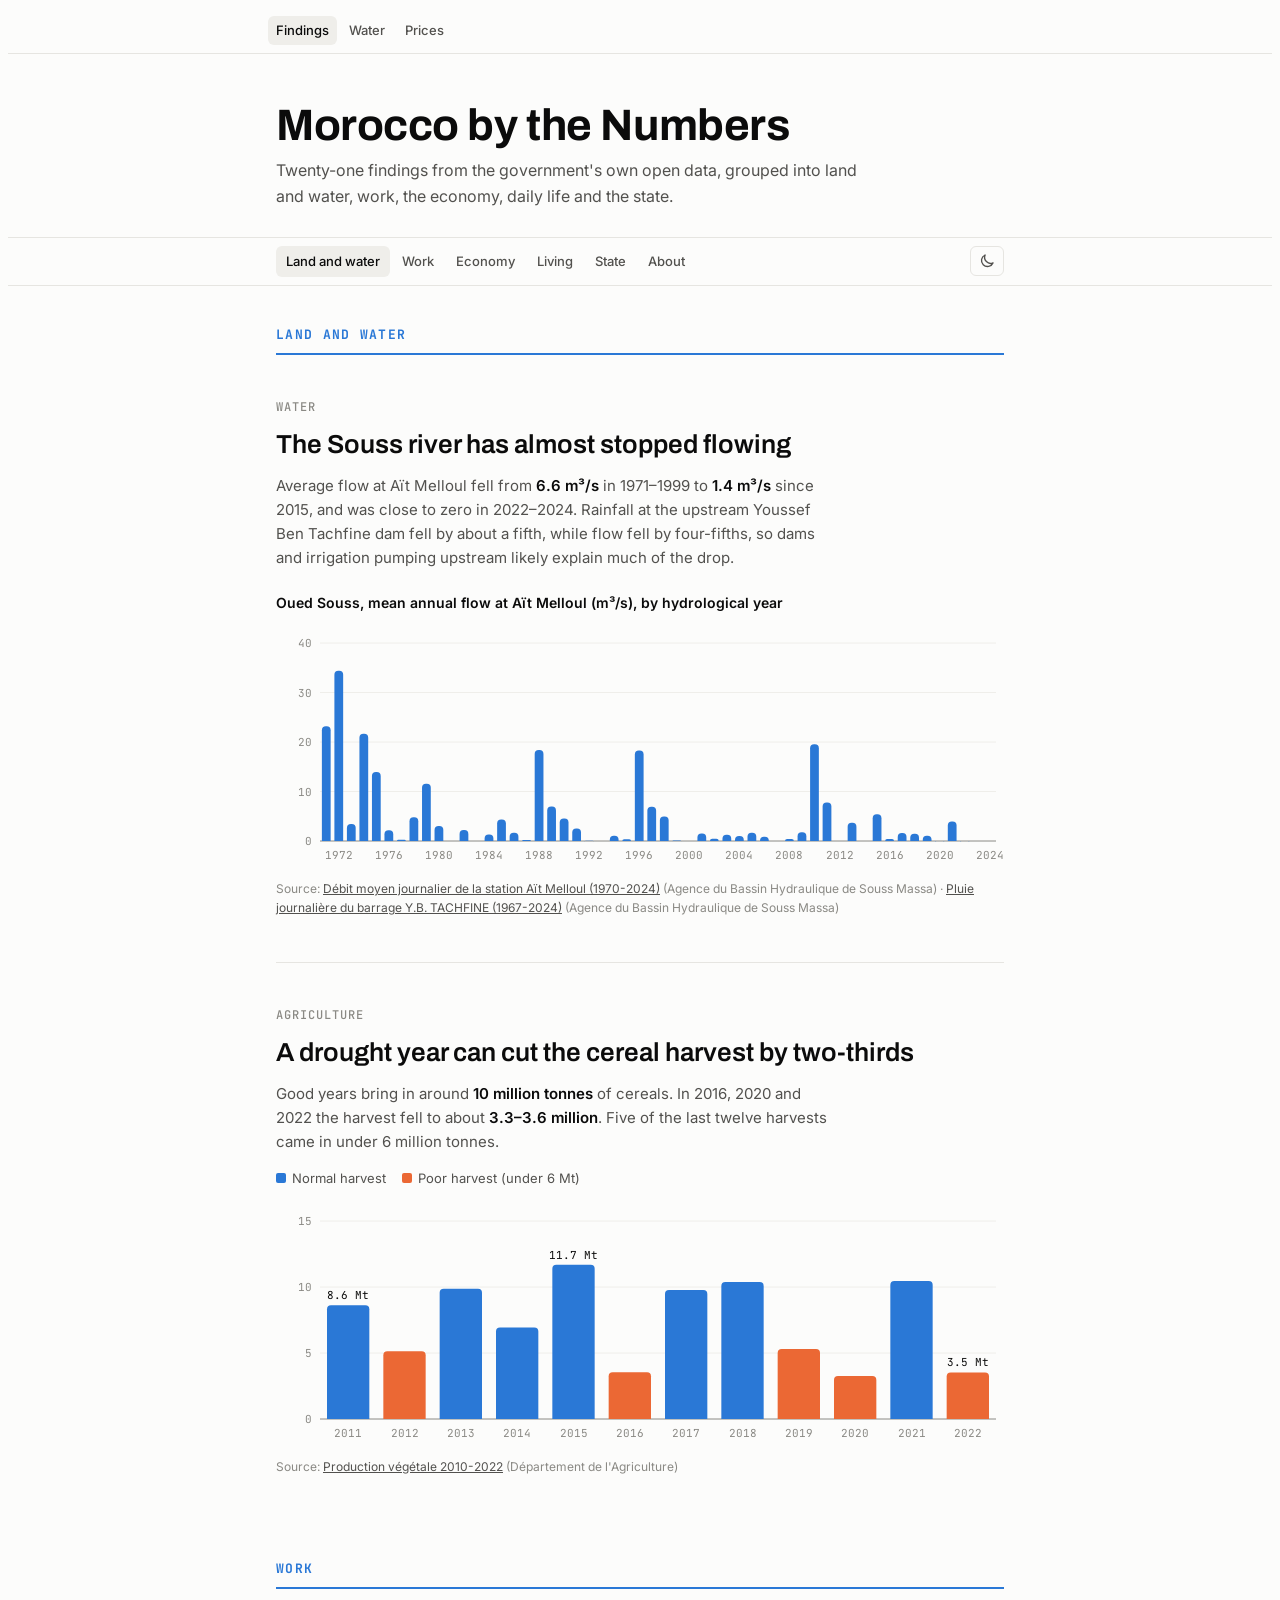
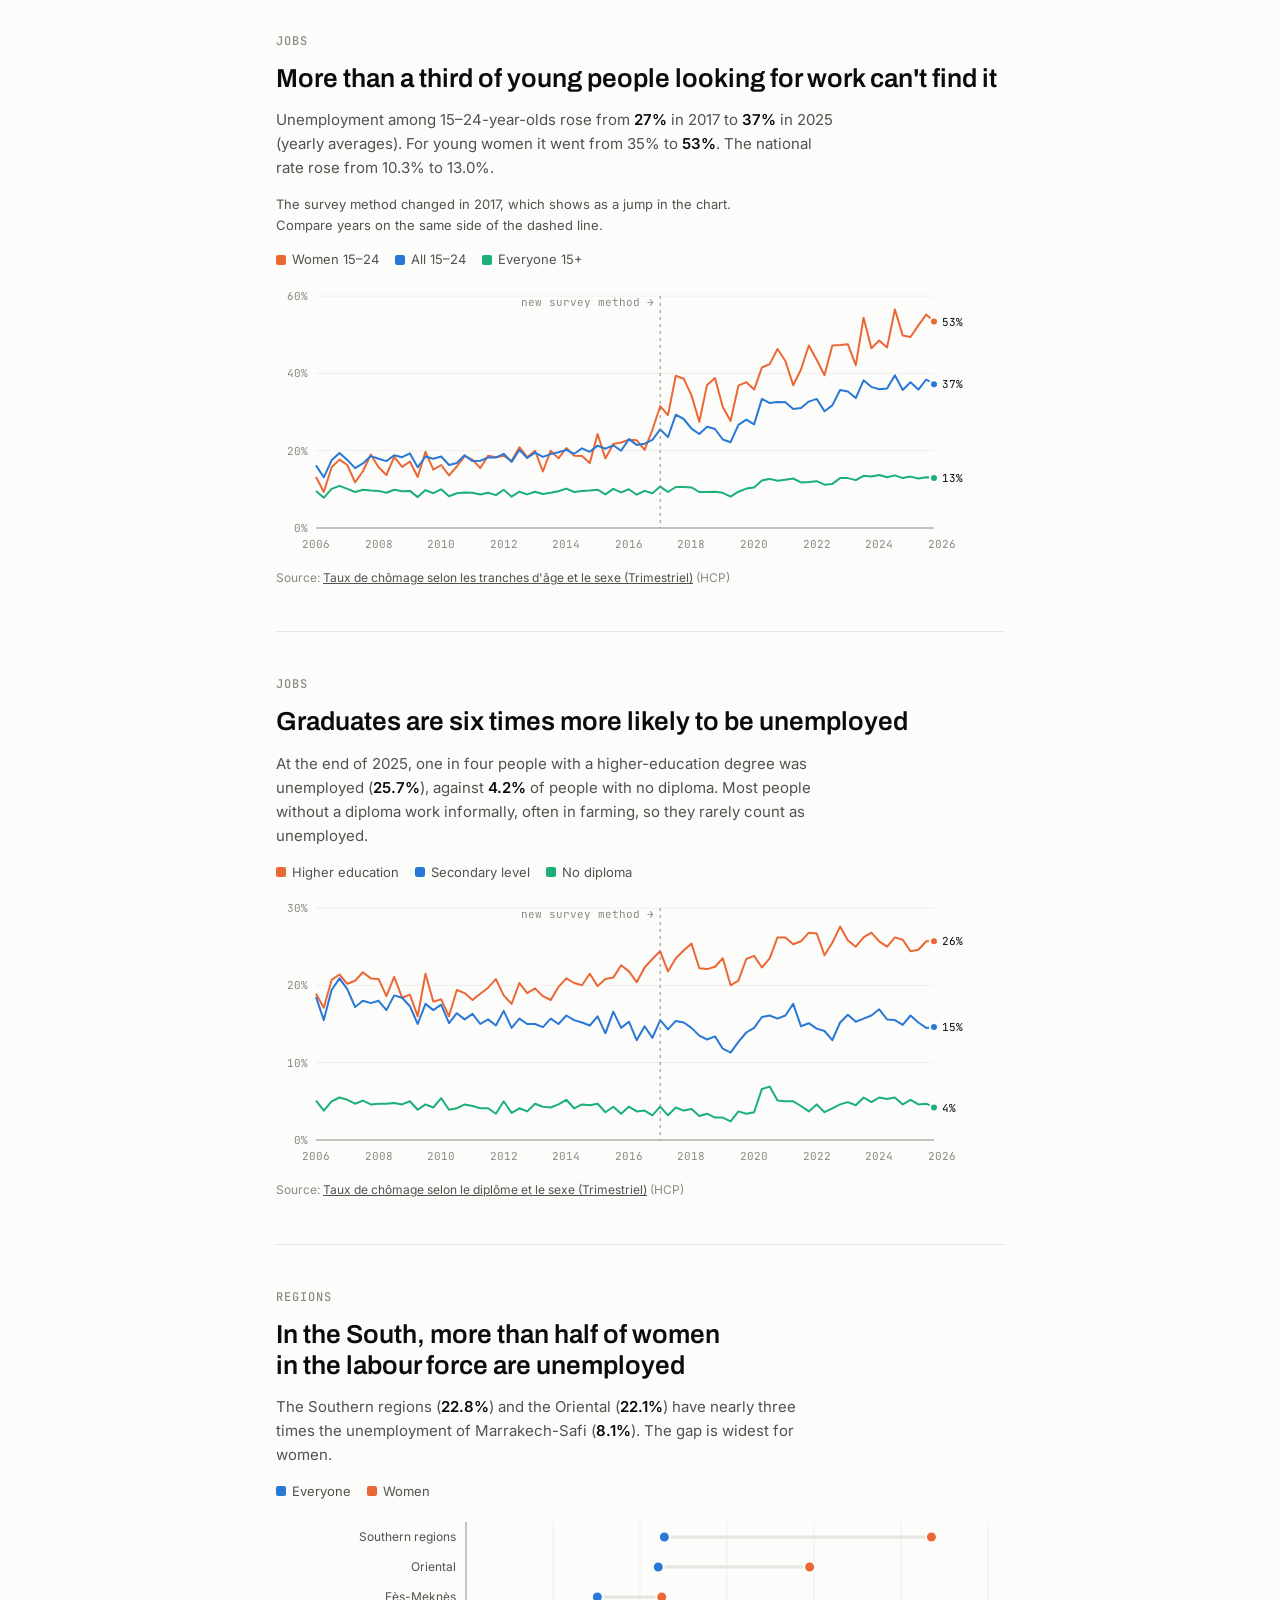
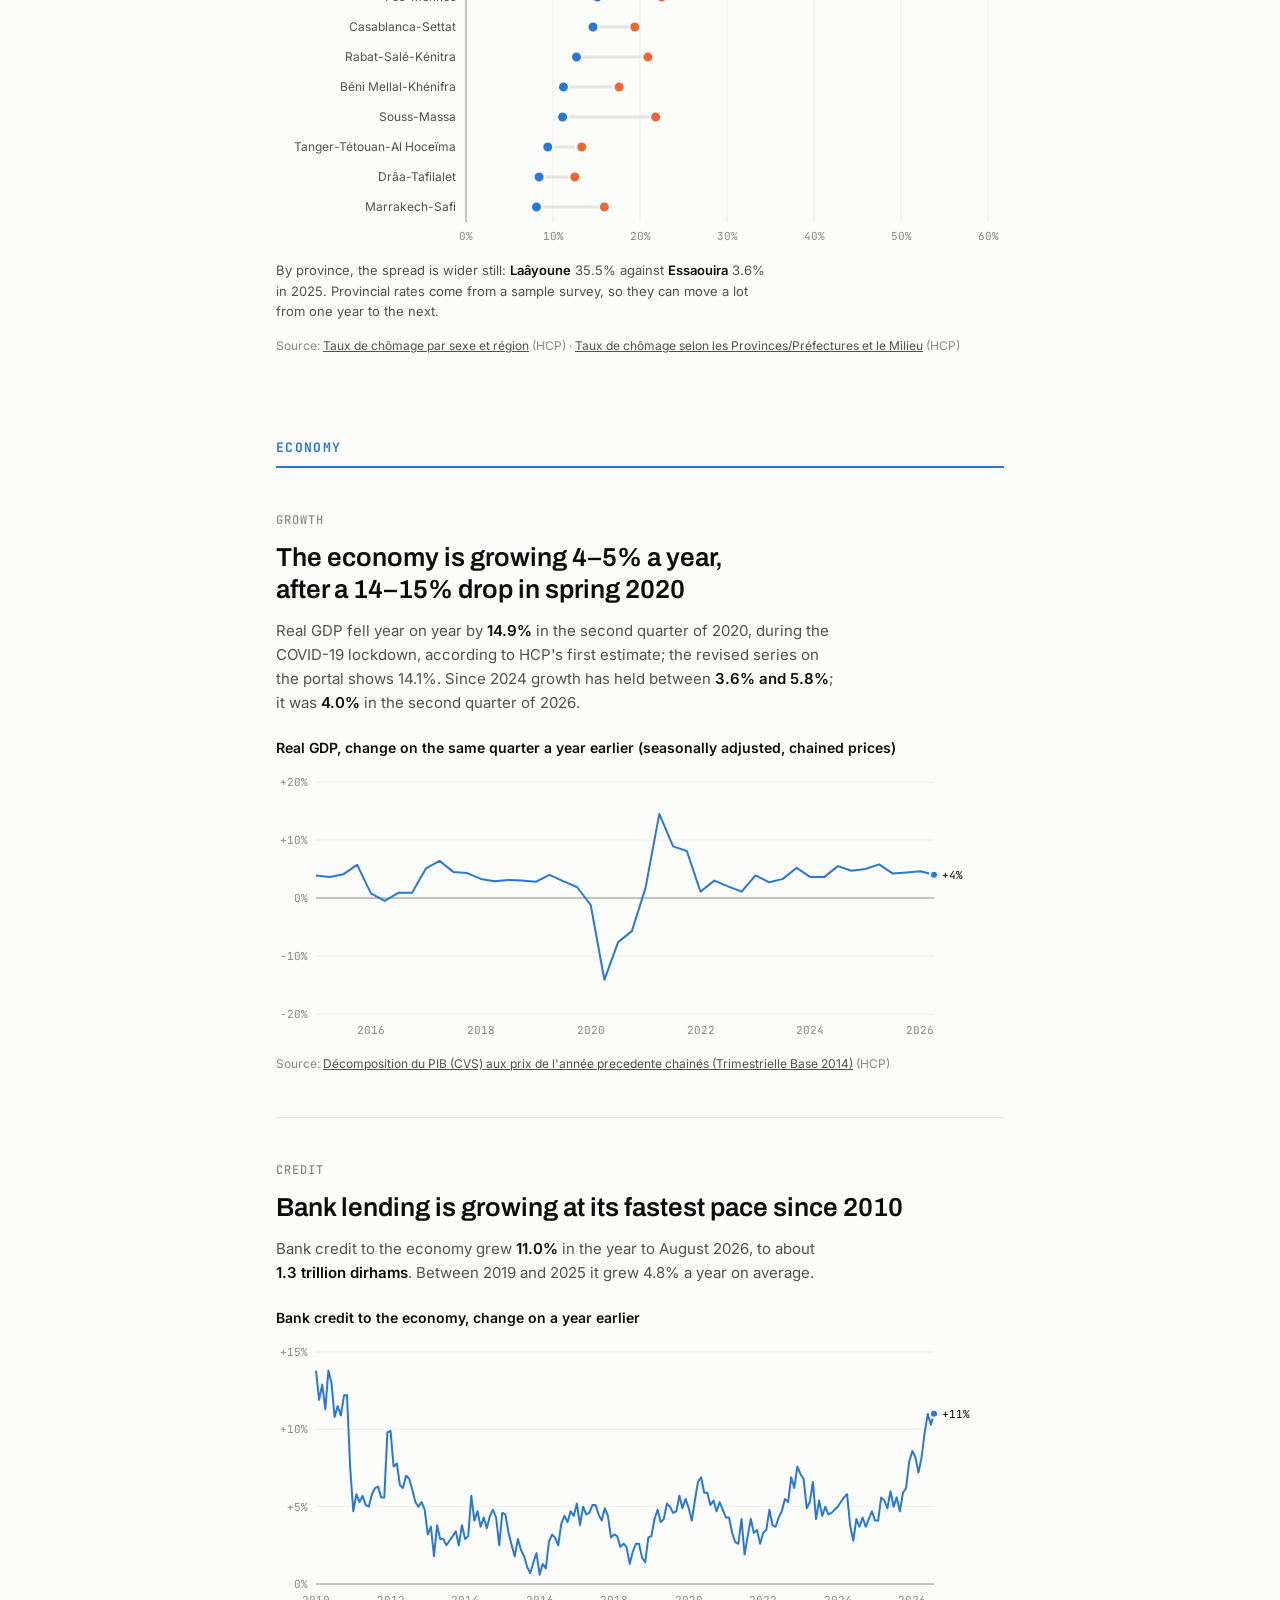
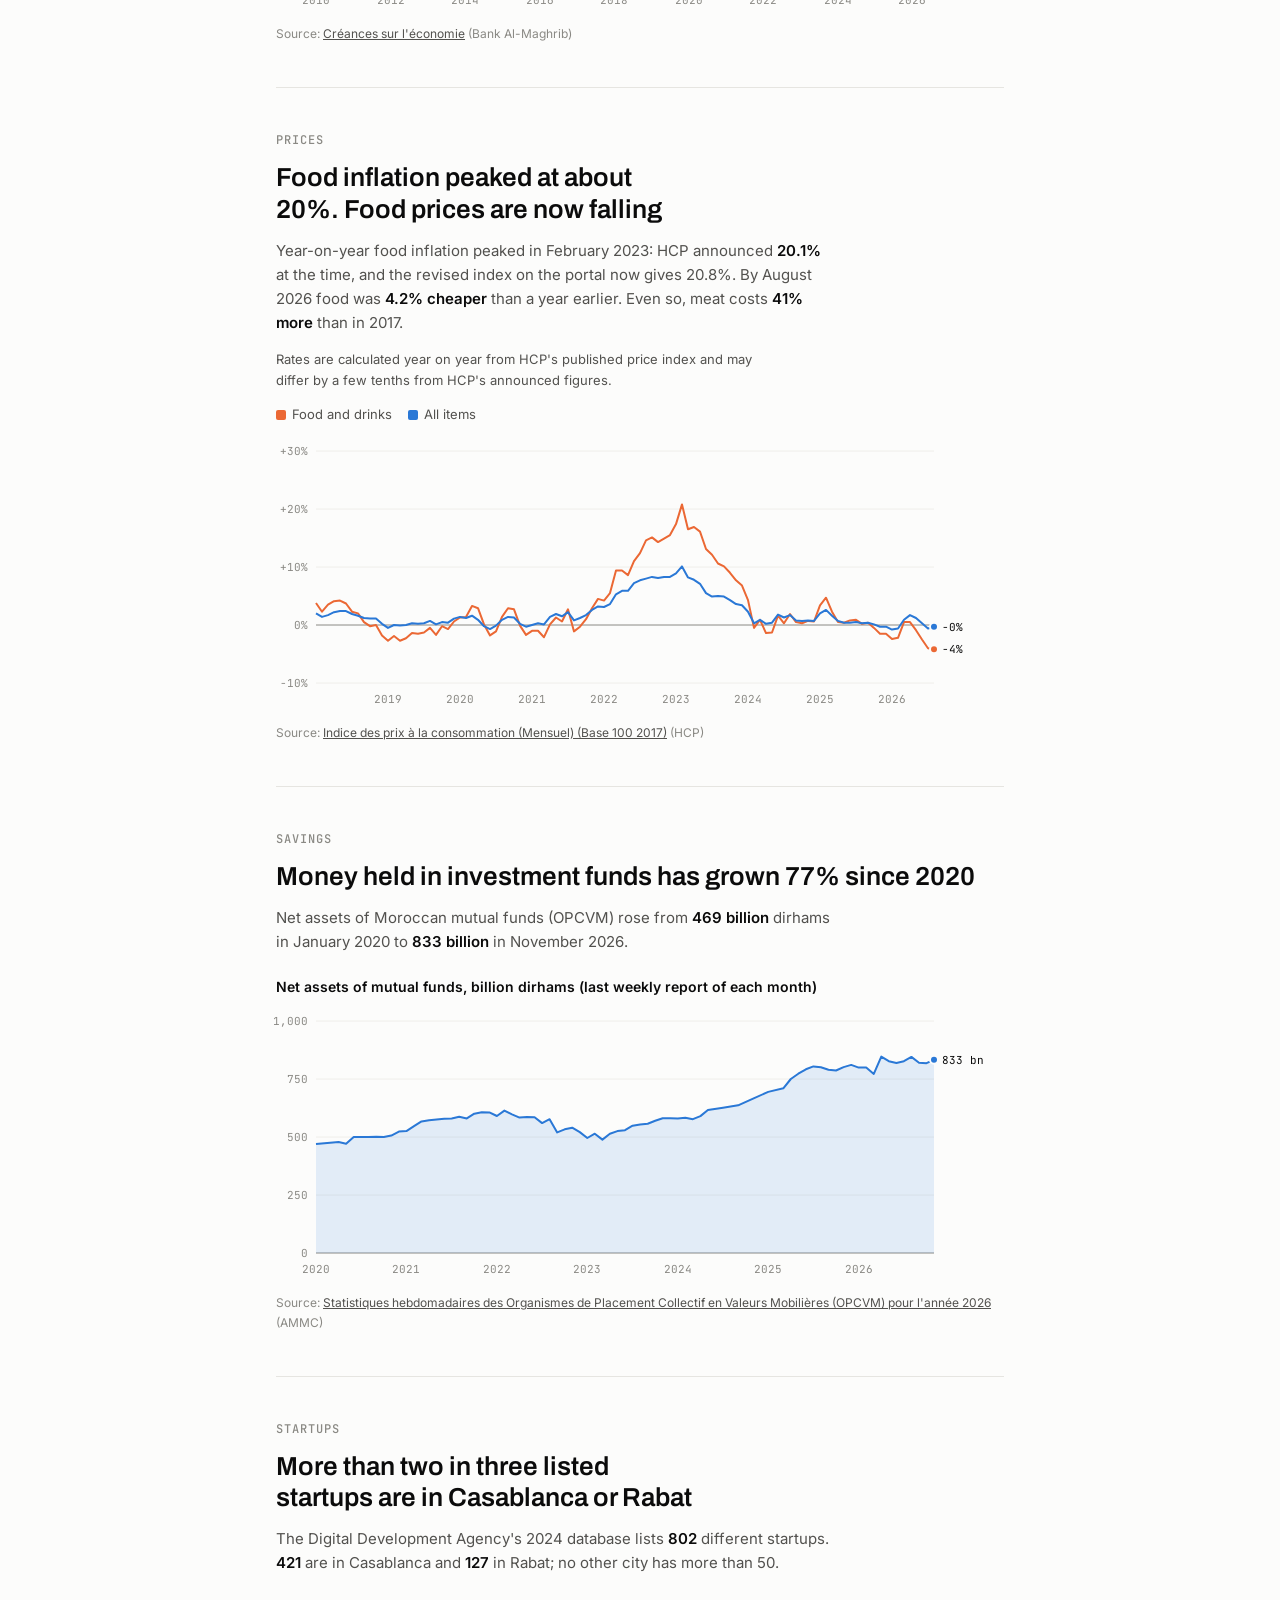
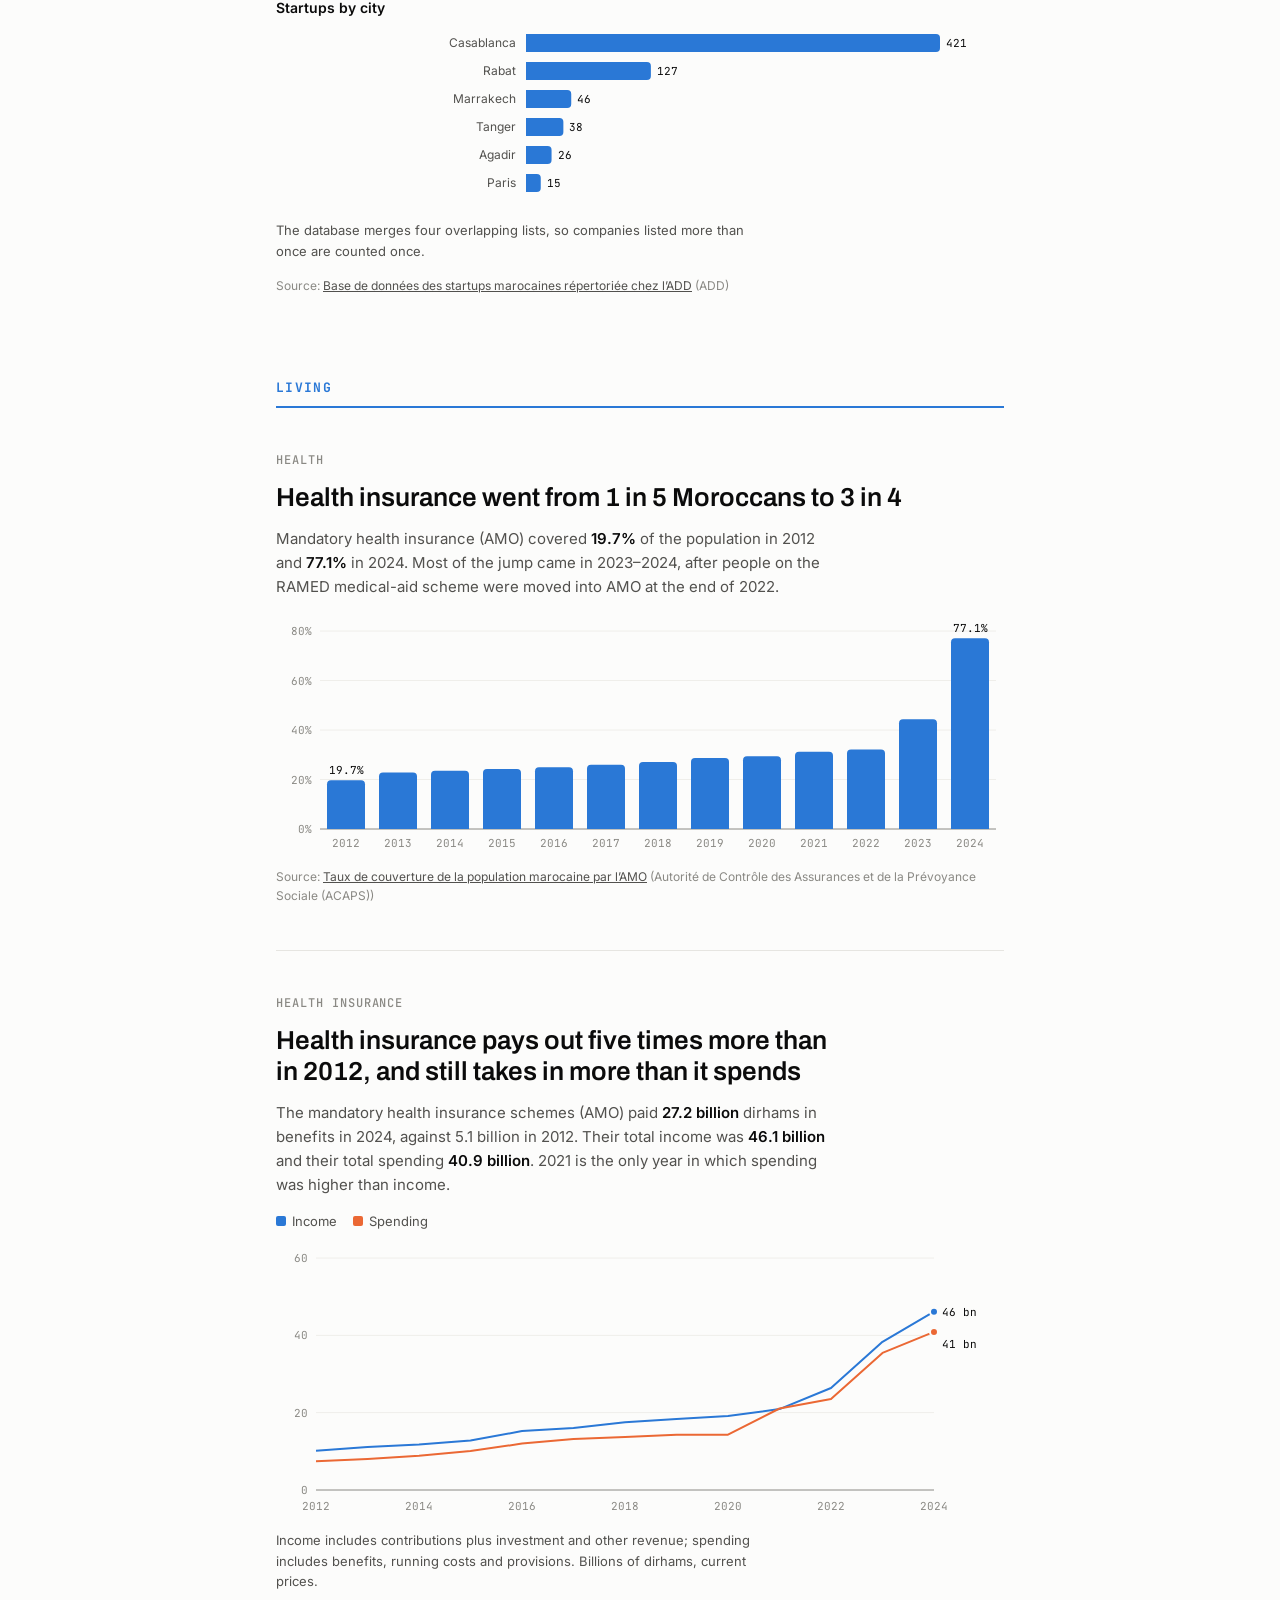
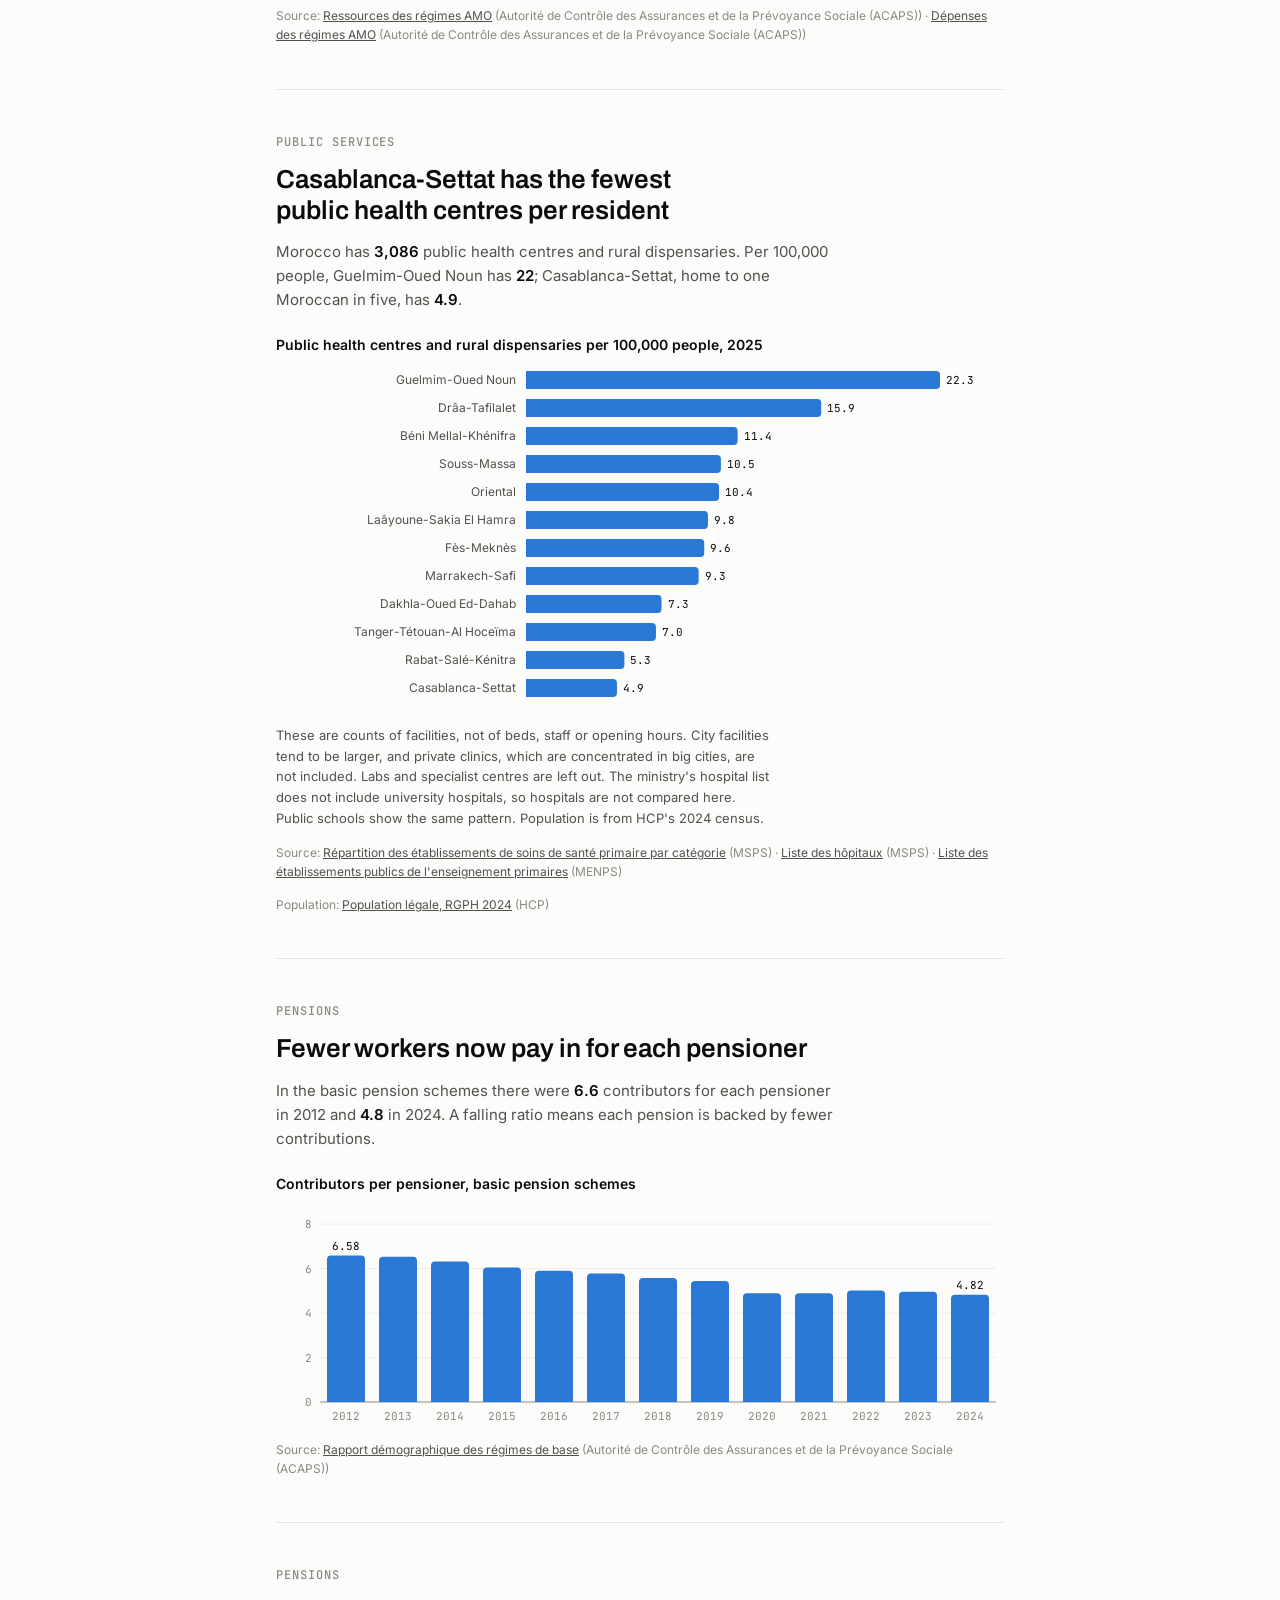
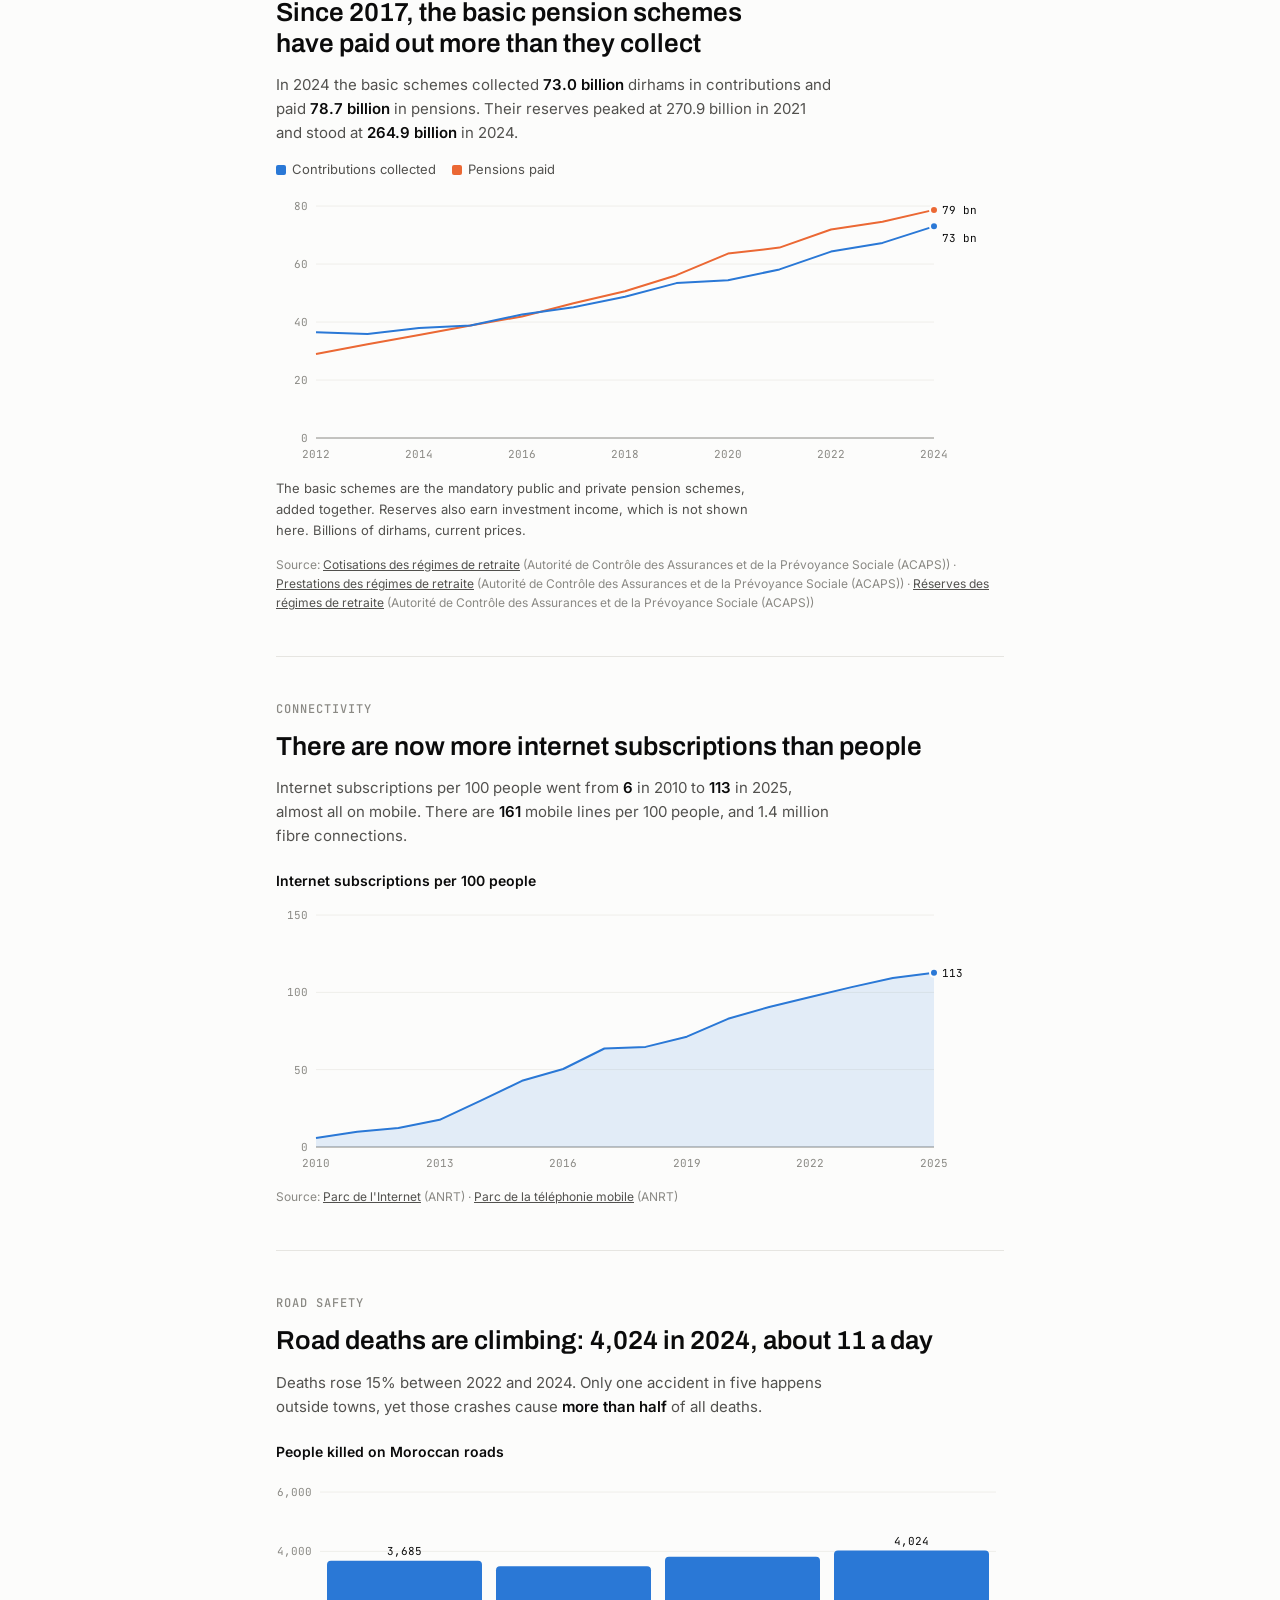
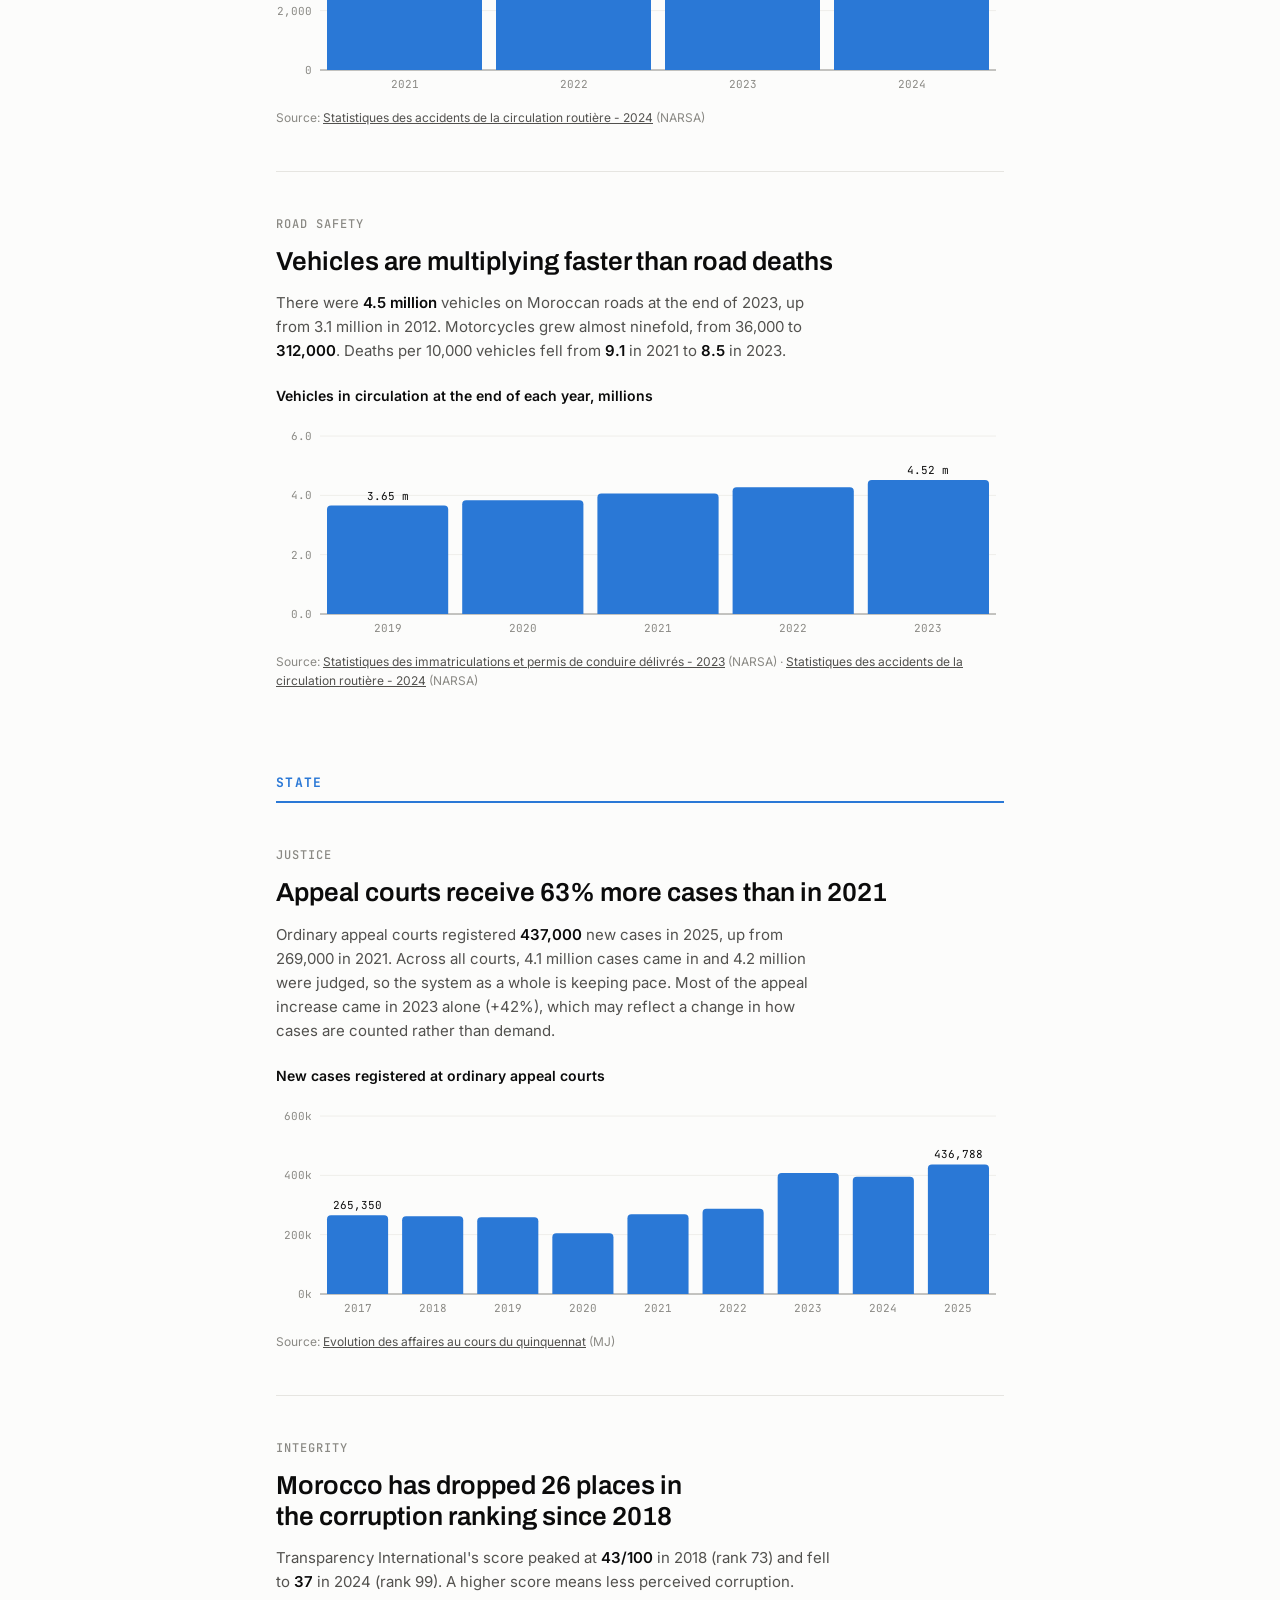
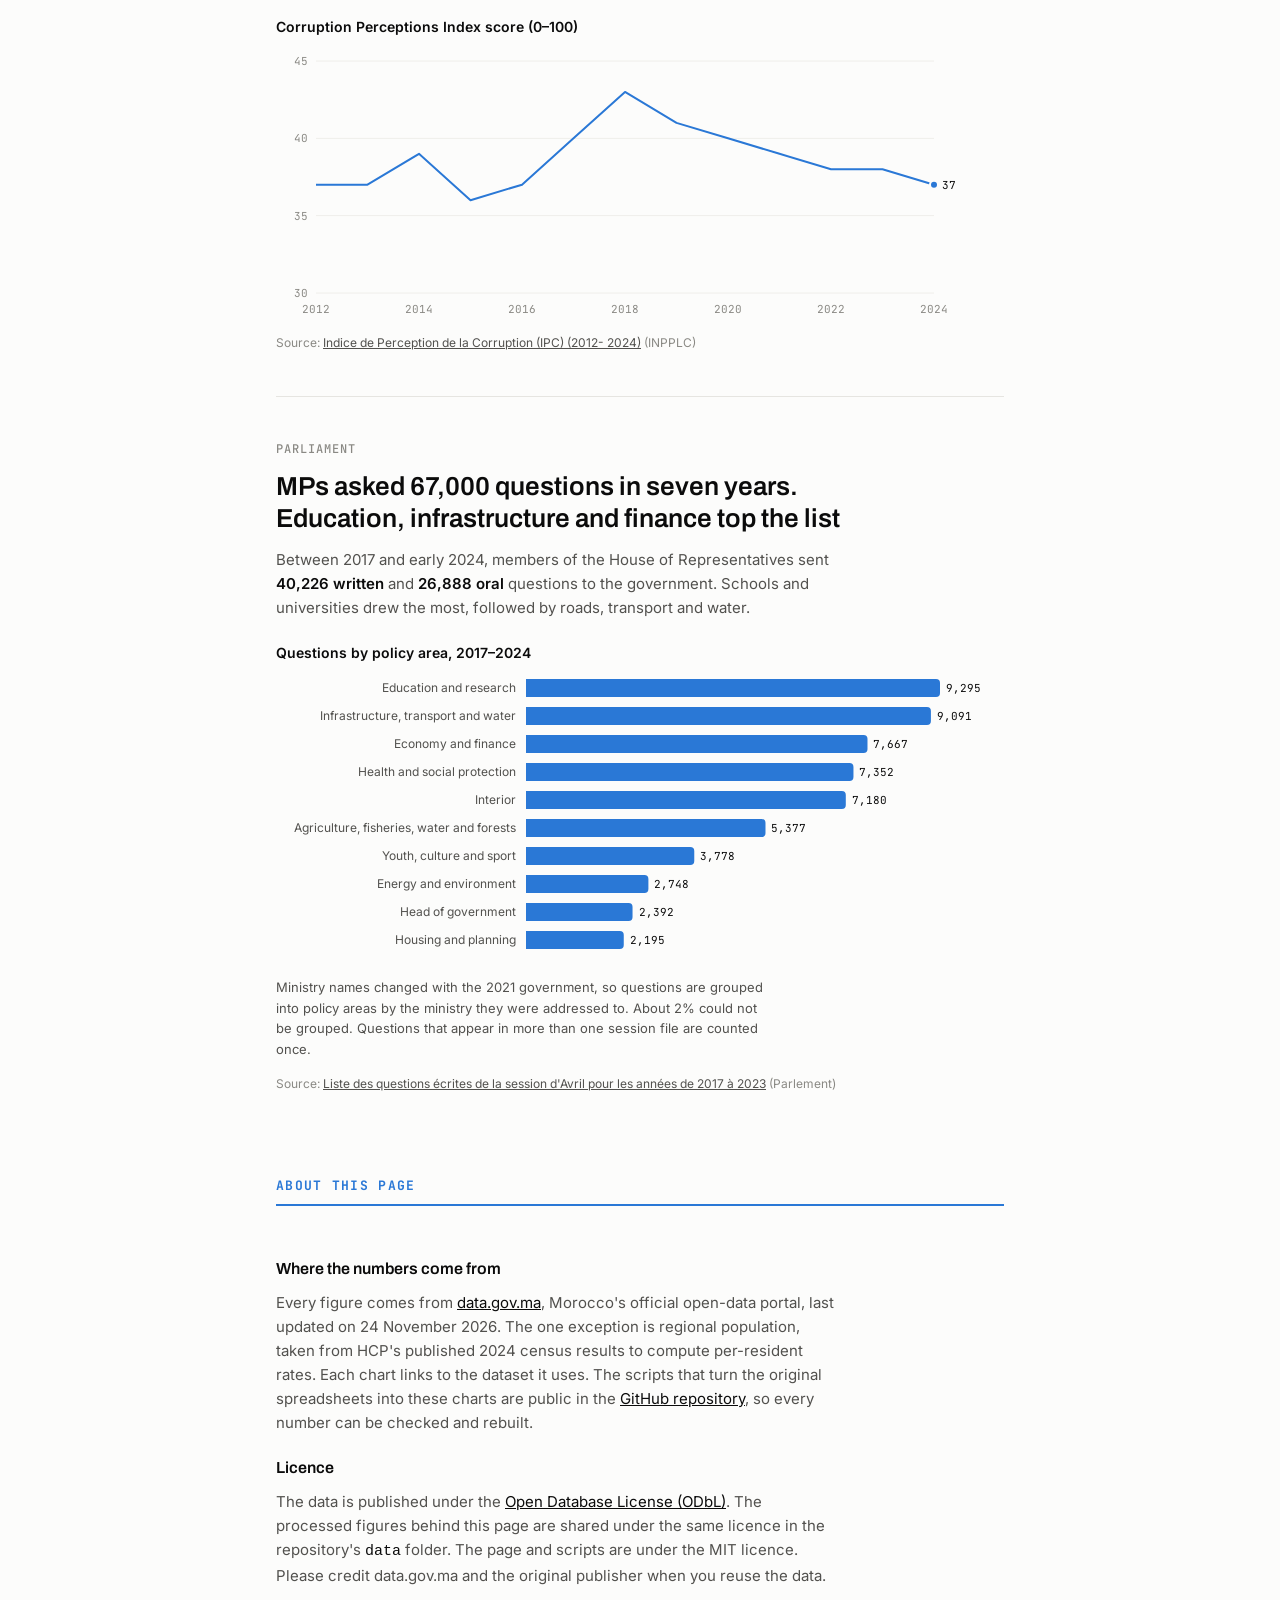
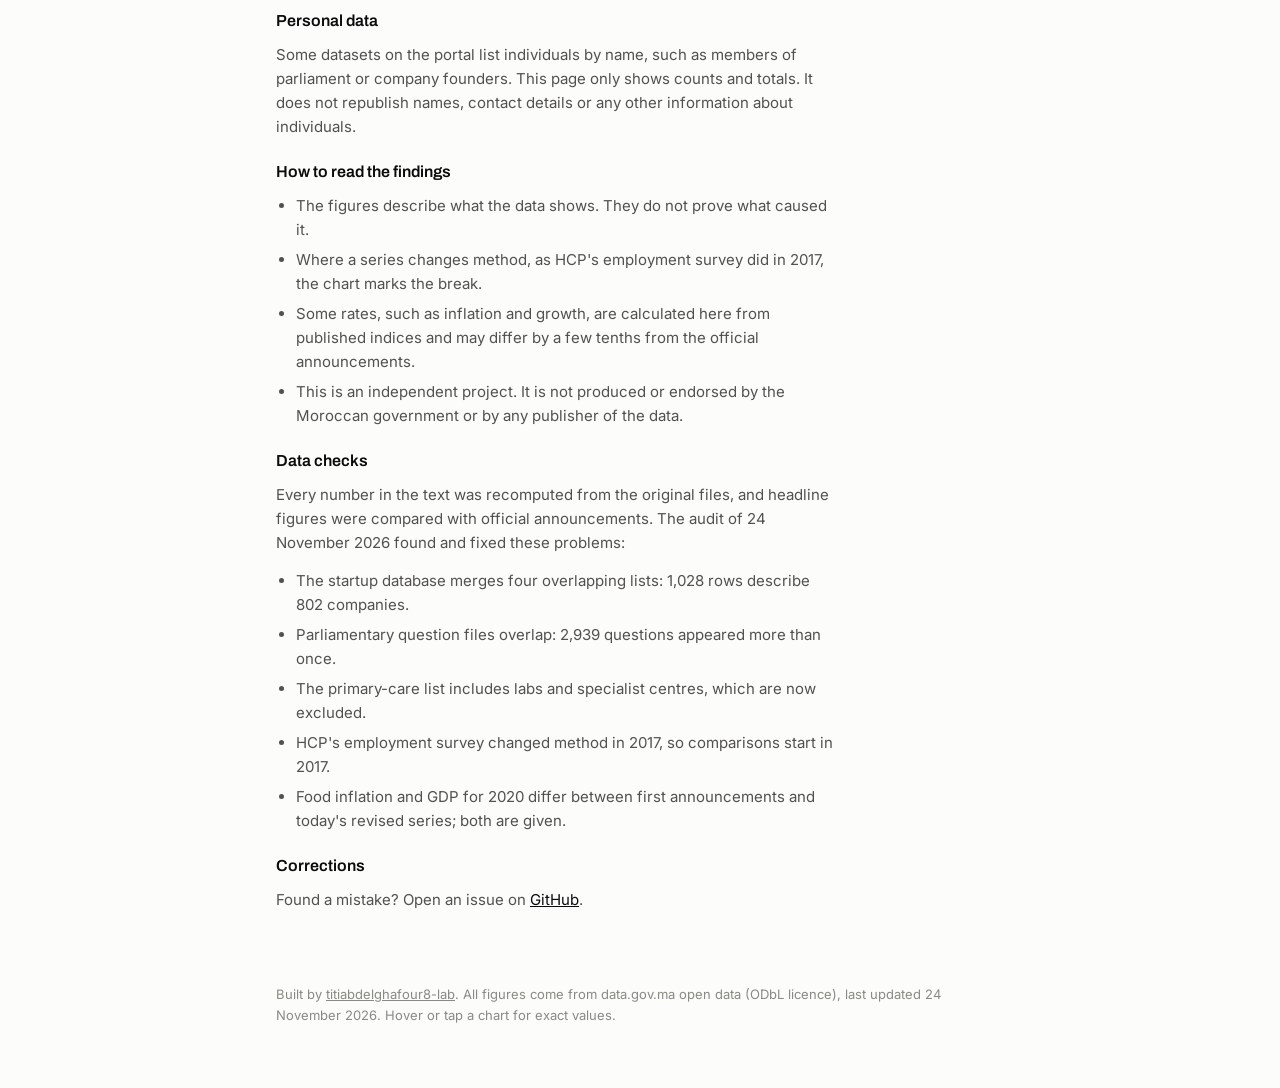
==== commit b72ddbff: "Project 2: Prices page, a monthly price monitor - HCP's monthly CPI (base 2017) for 18 cities and 14" ====
--- a/index.html
+++ b/index.html
@@ -8,7 +8,7 @@
 <link rel="stylesheet" href="https://fonts.googleapis.com/css2?family=Archivo:wght@500;600;700&family=Inter:wght@400;500;600&family=JetBrains+Mono:wght@400;500&display=swap">
 <link rel="stylesheet" href="site/assets/site.css">
 
-<nav class="site" aria-label="Pages"><div class="wrap"><a href="index.html" aria-current="page">Findings</a><a href="water.html">Water</a></div></nav>
+<nav class="site" aria-label="Pages"><div class="wrap"><a href="index.html" aria-current="page">Findings</a><a href="water.html">Water</a><a href="prices.html">Prices</a></div></nav>
 <header class="intro"><div class="wrap">
   <h1>Morocco by the Numbers</h1>
   <p class="sub">Twenty-one findings from the government's own open data, grouped into land and water, work, the economy, daily life and the state.</p>
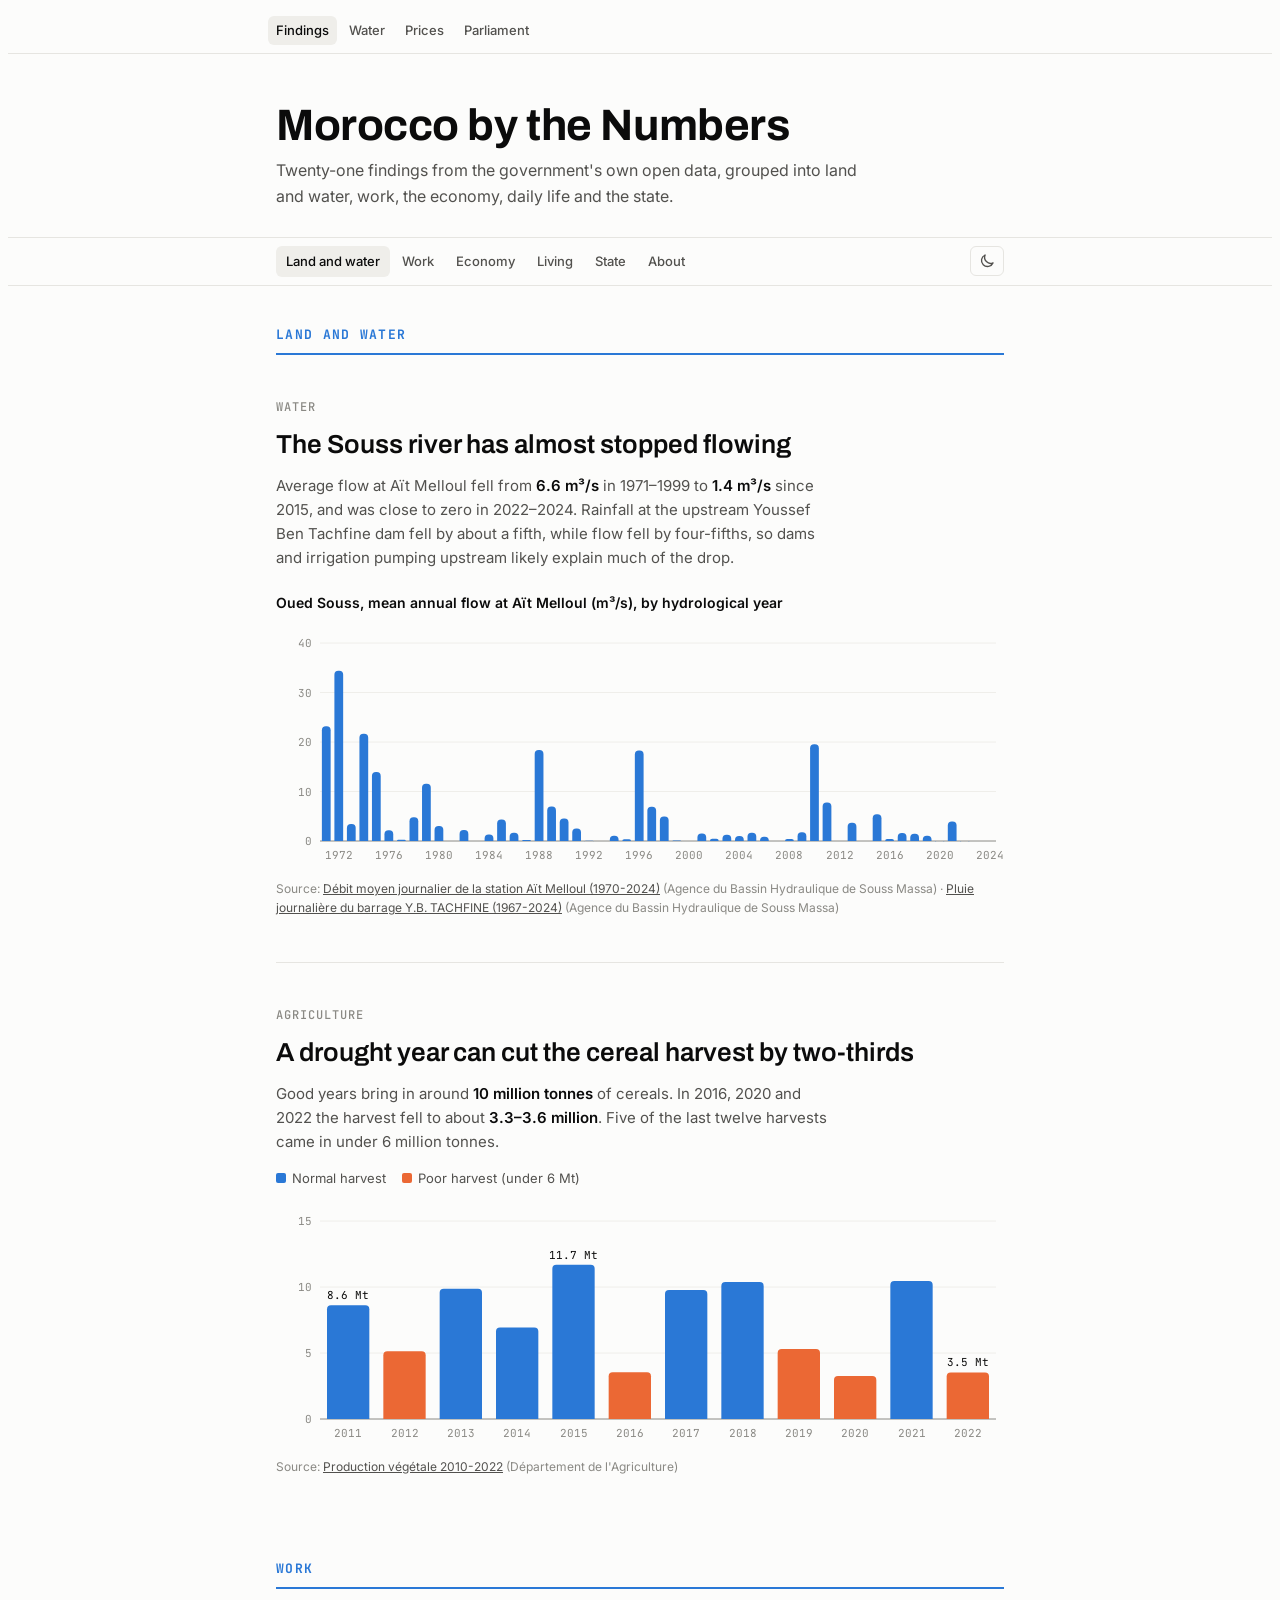
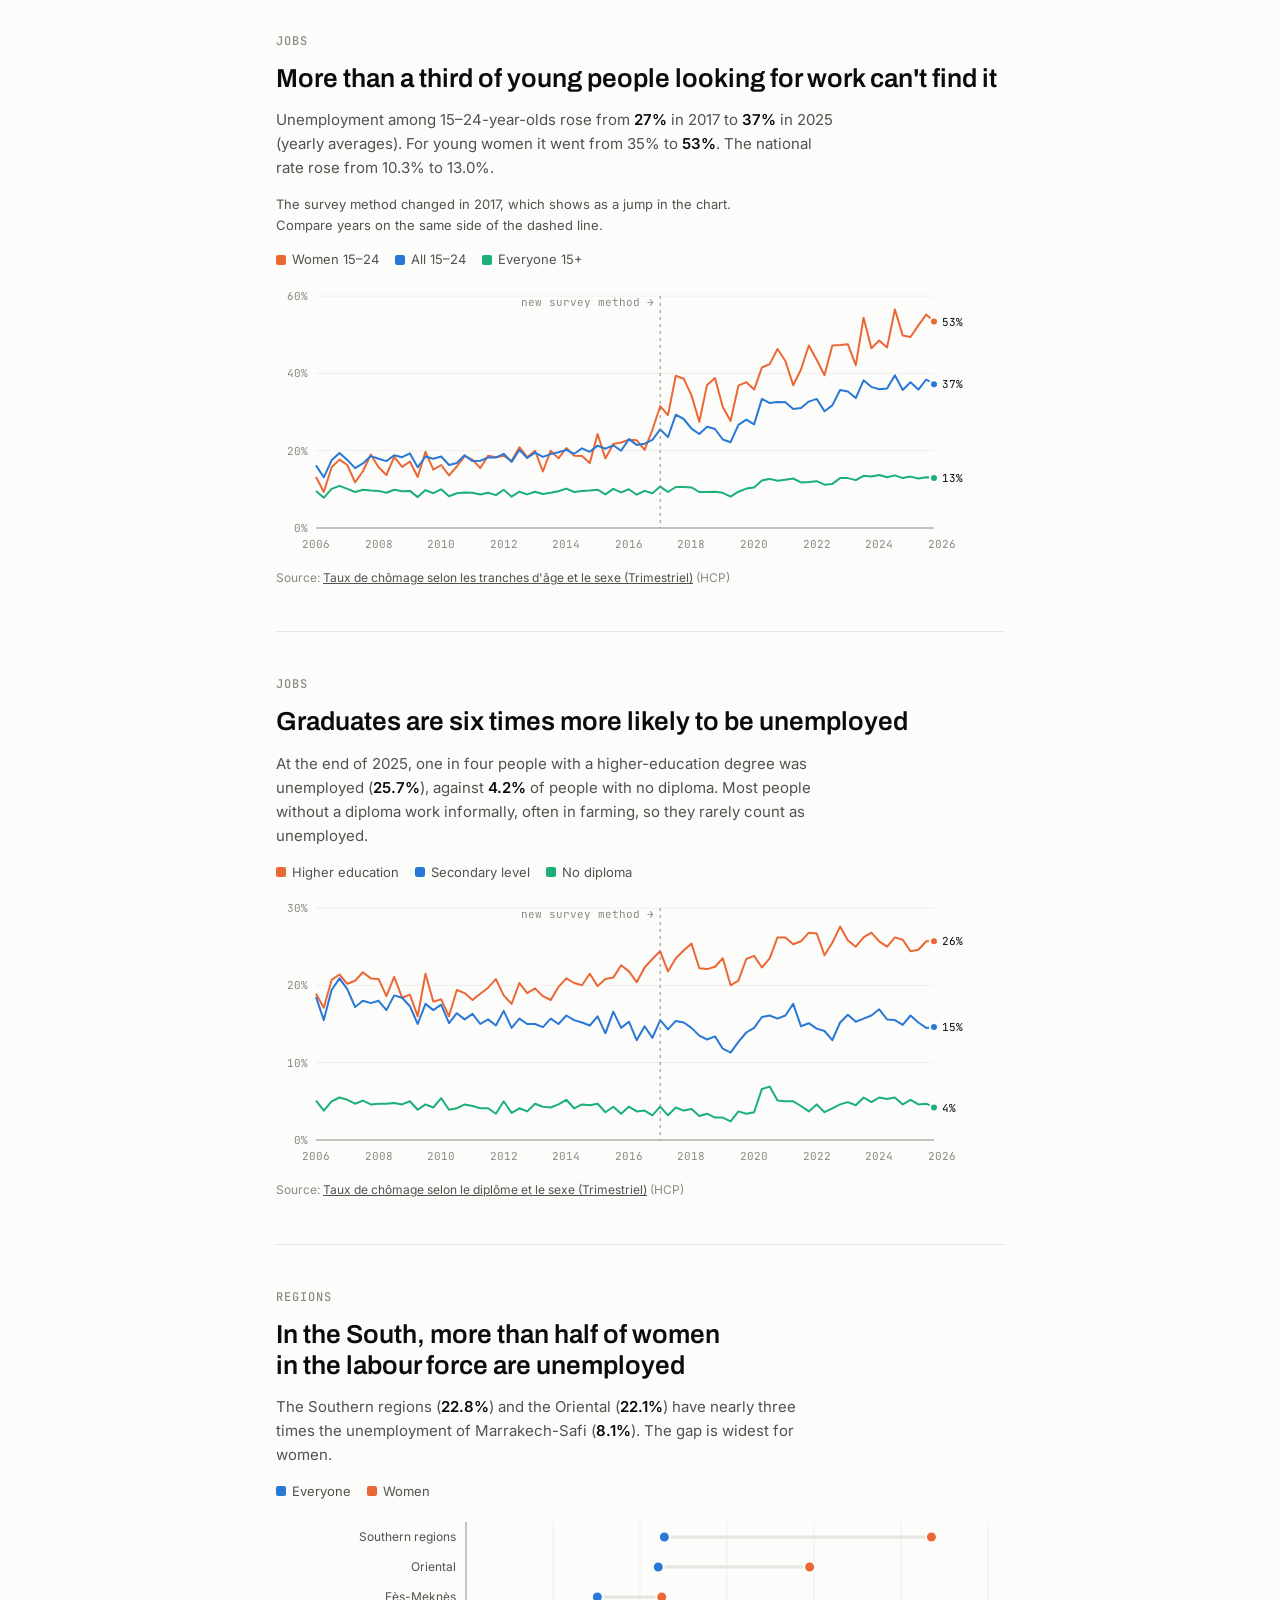
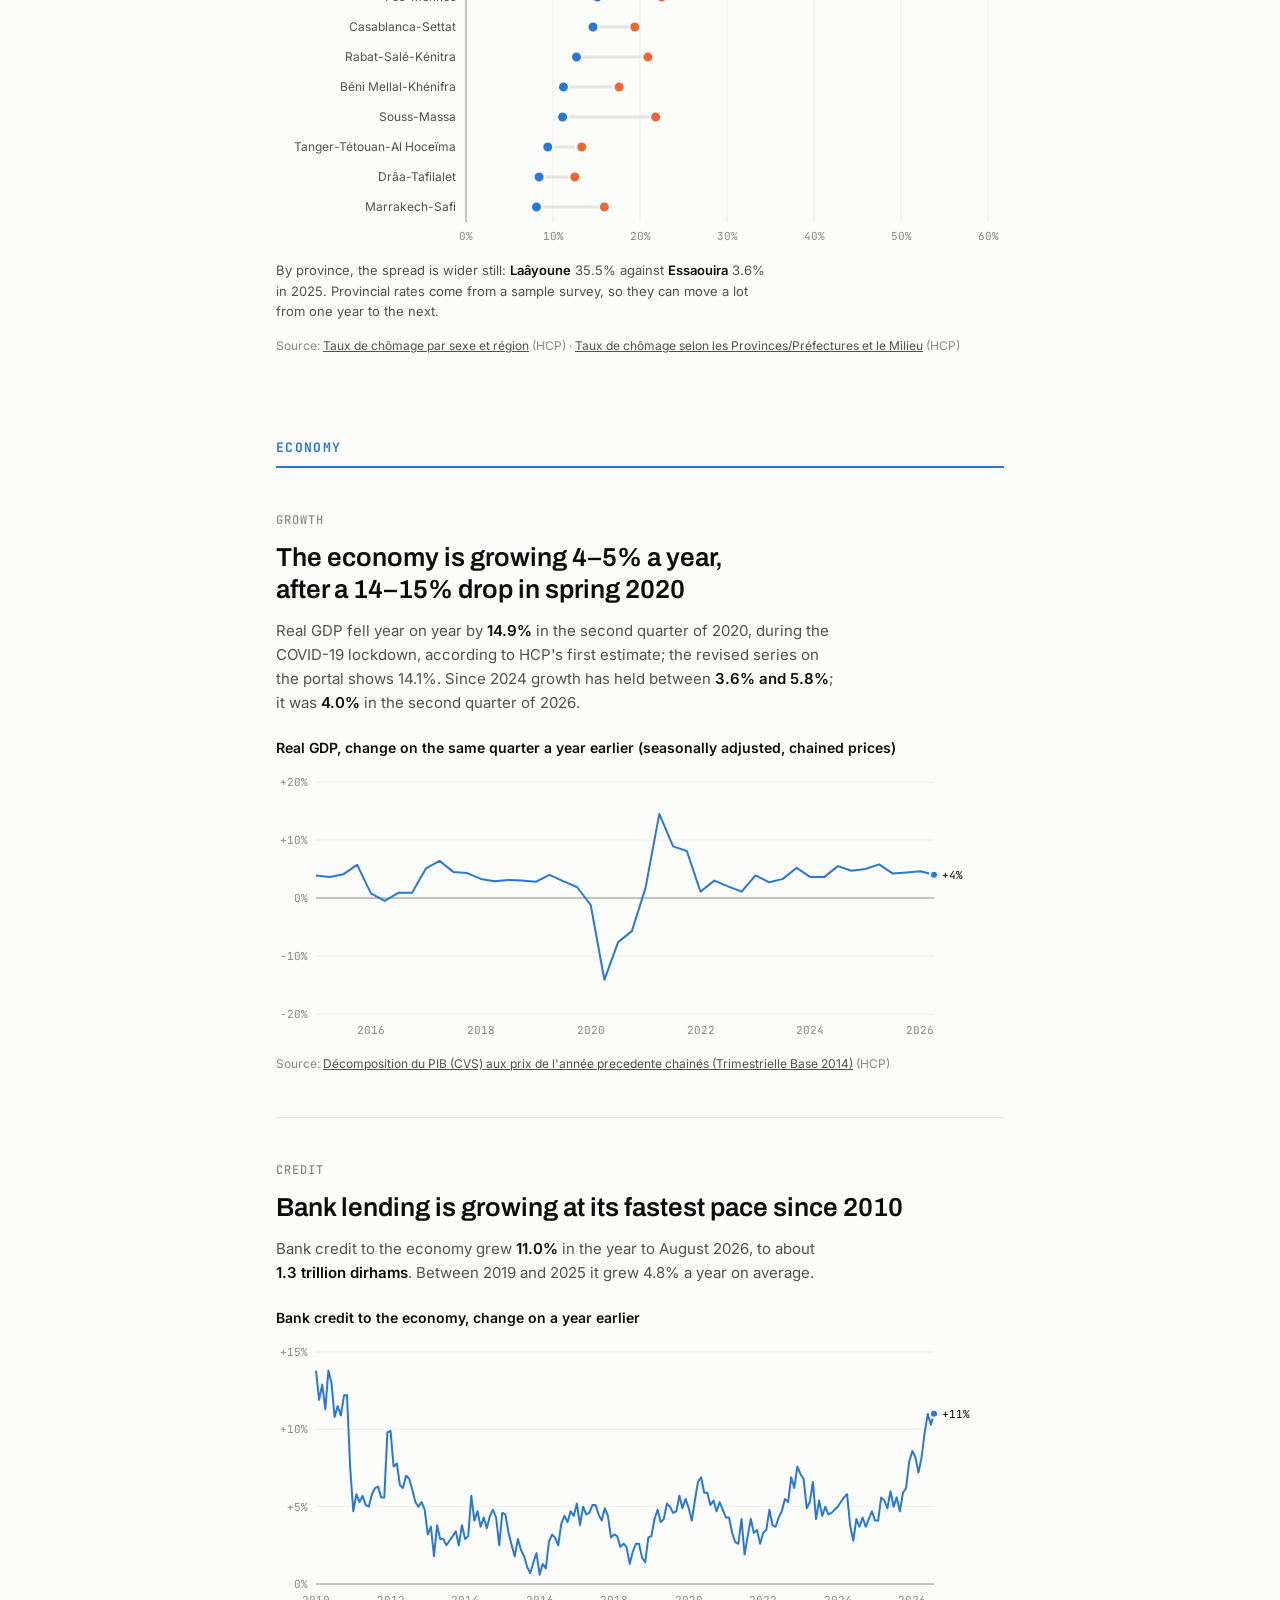
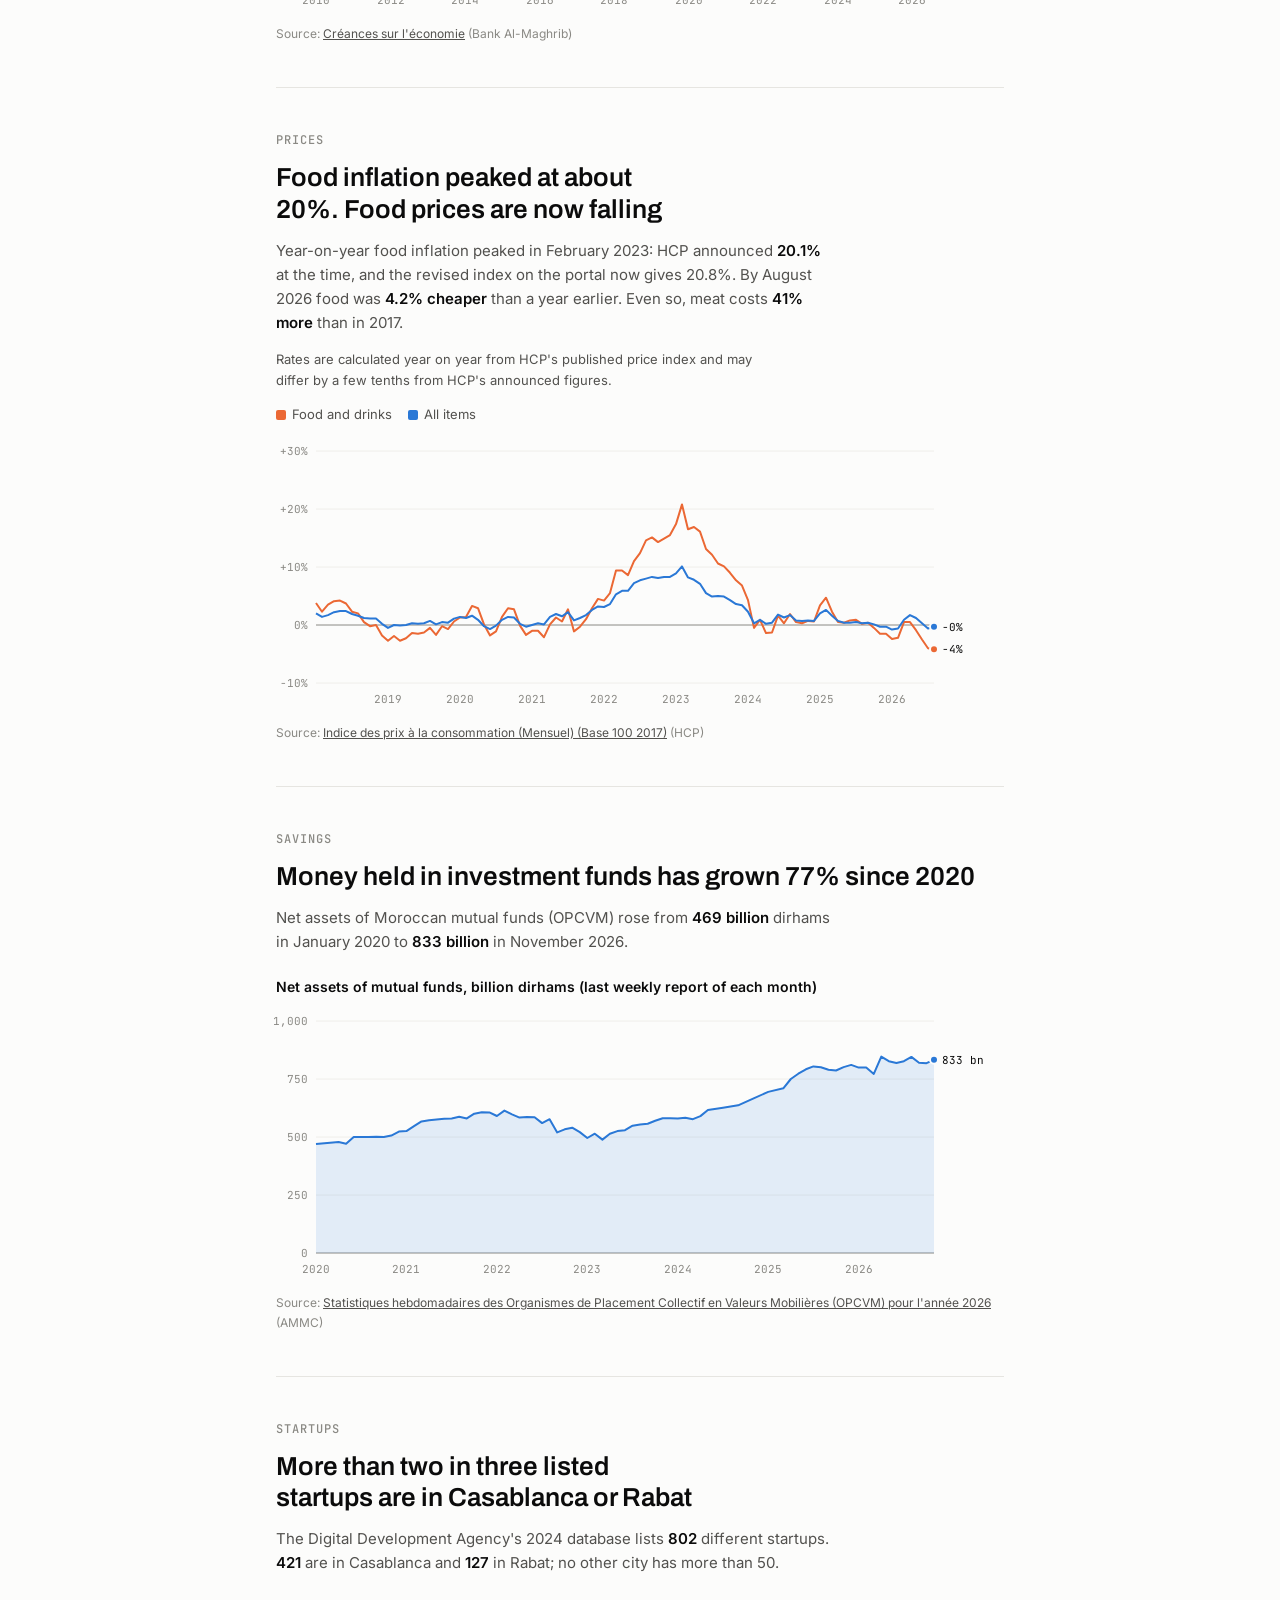
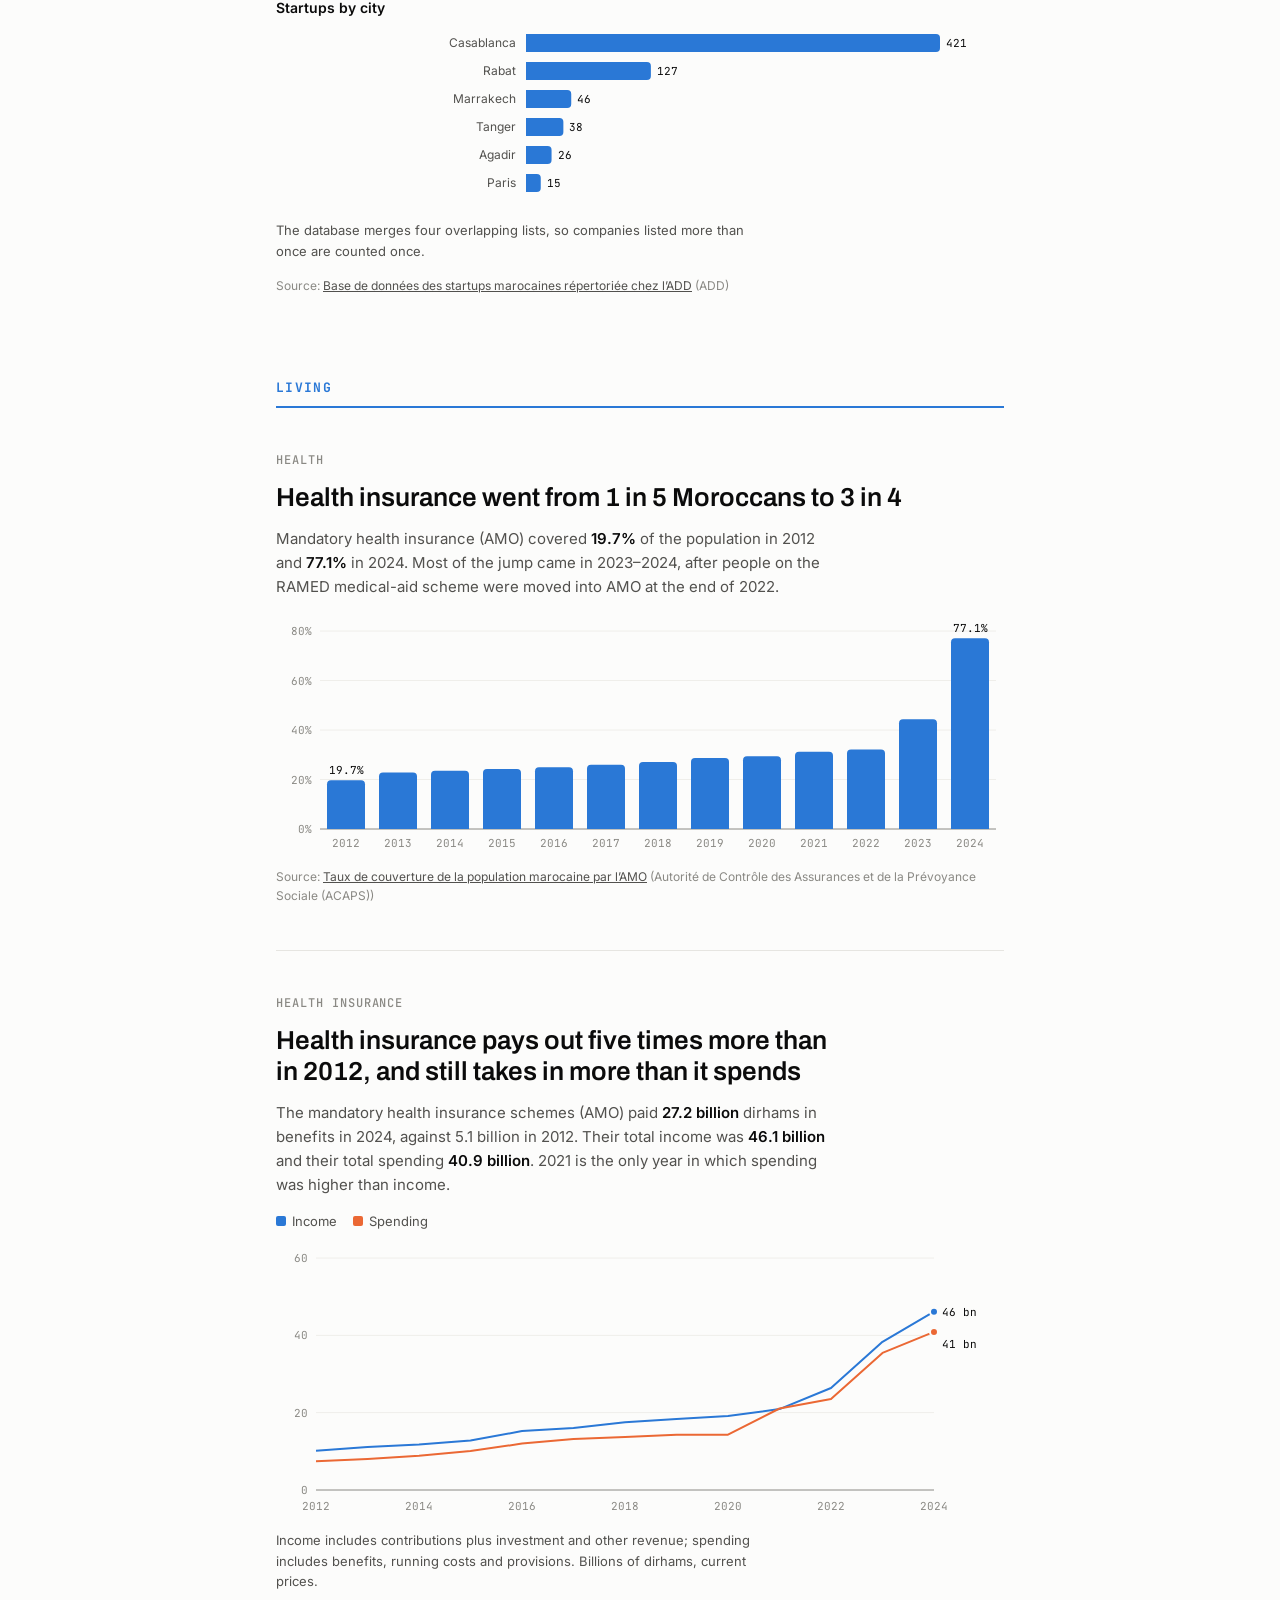
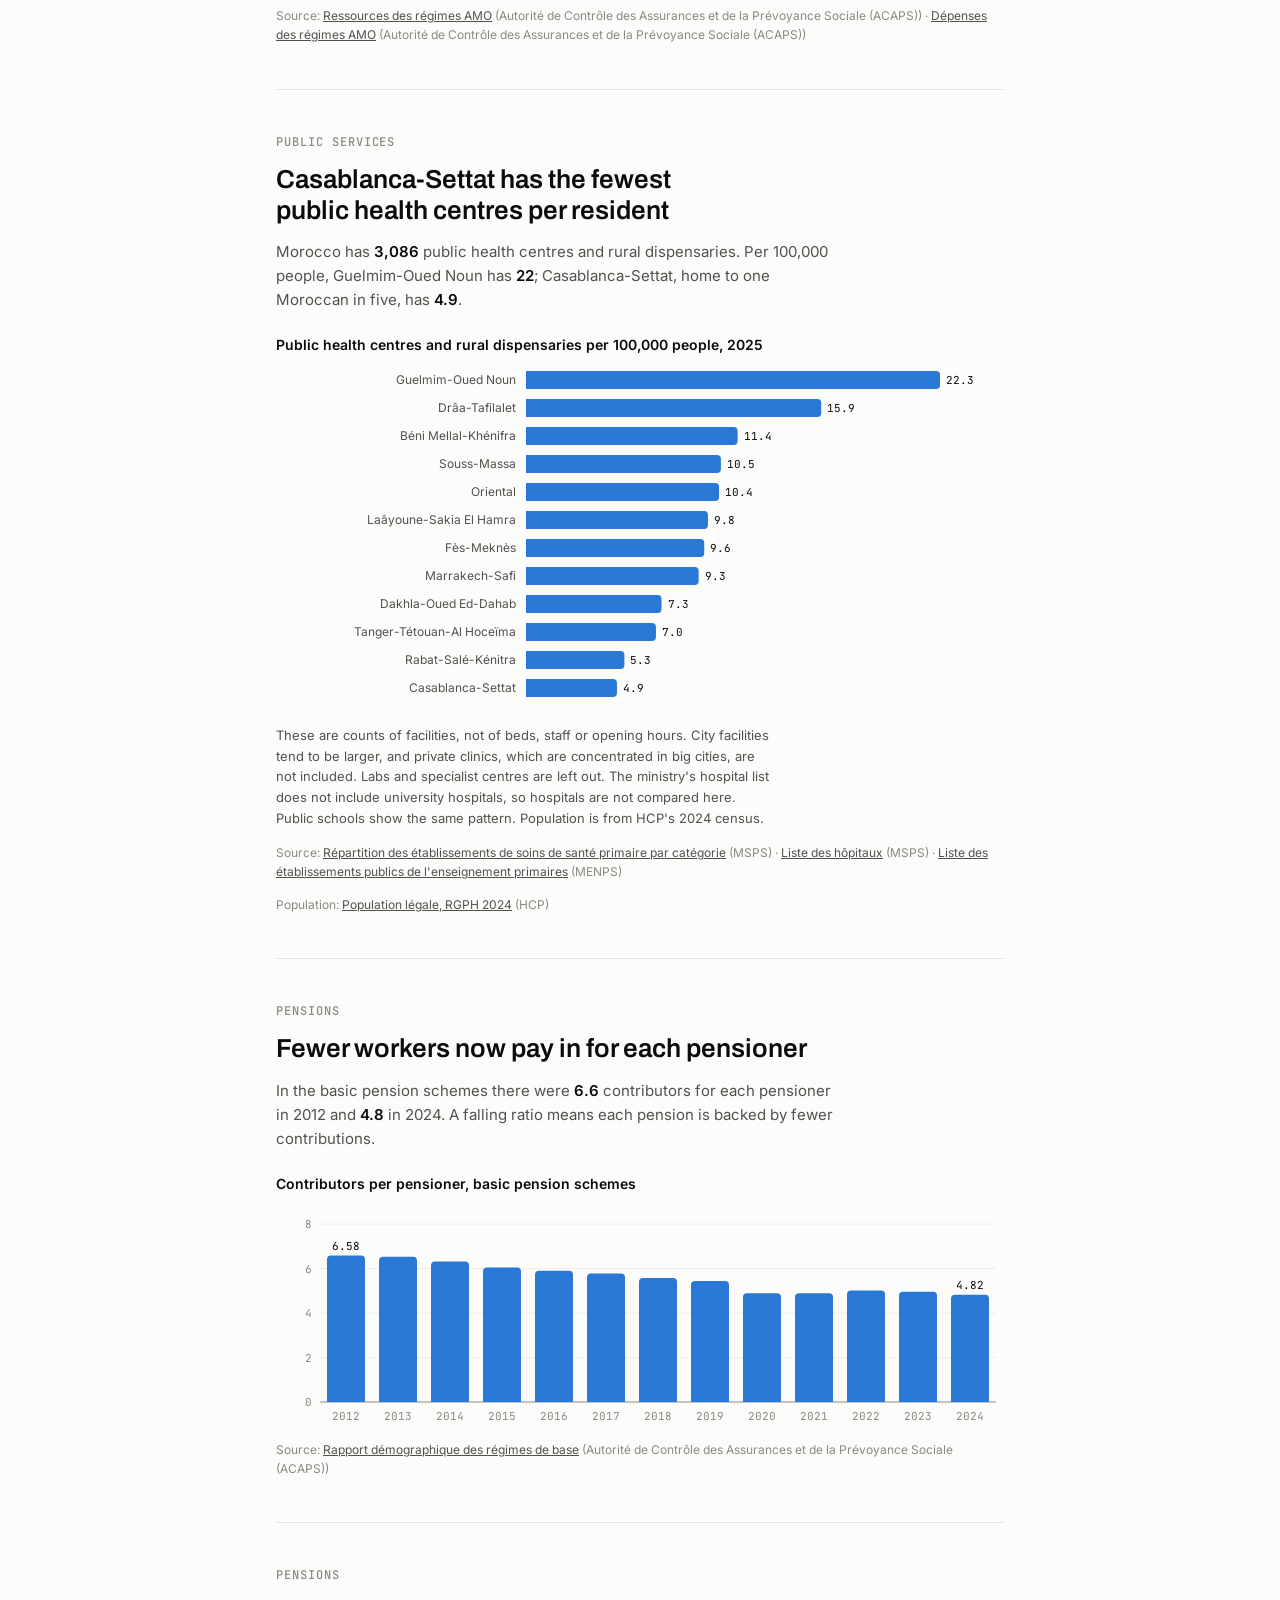
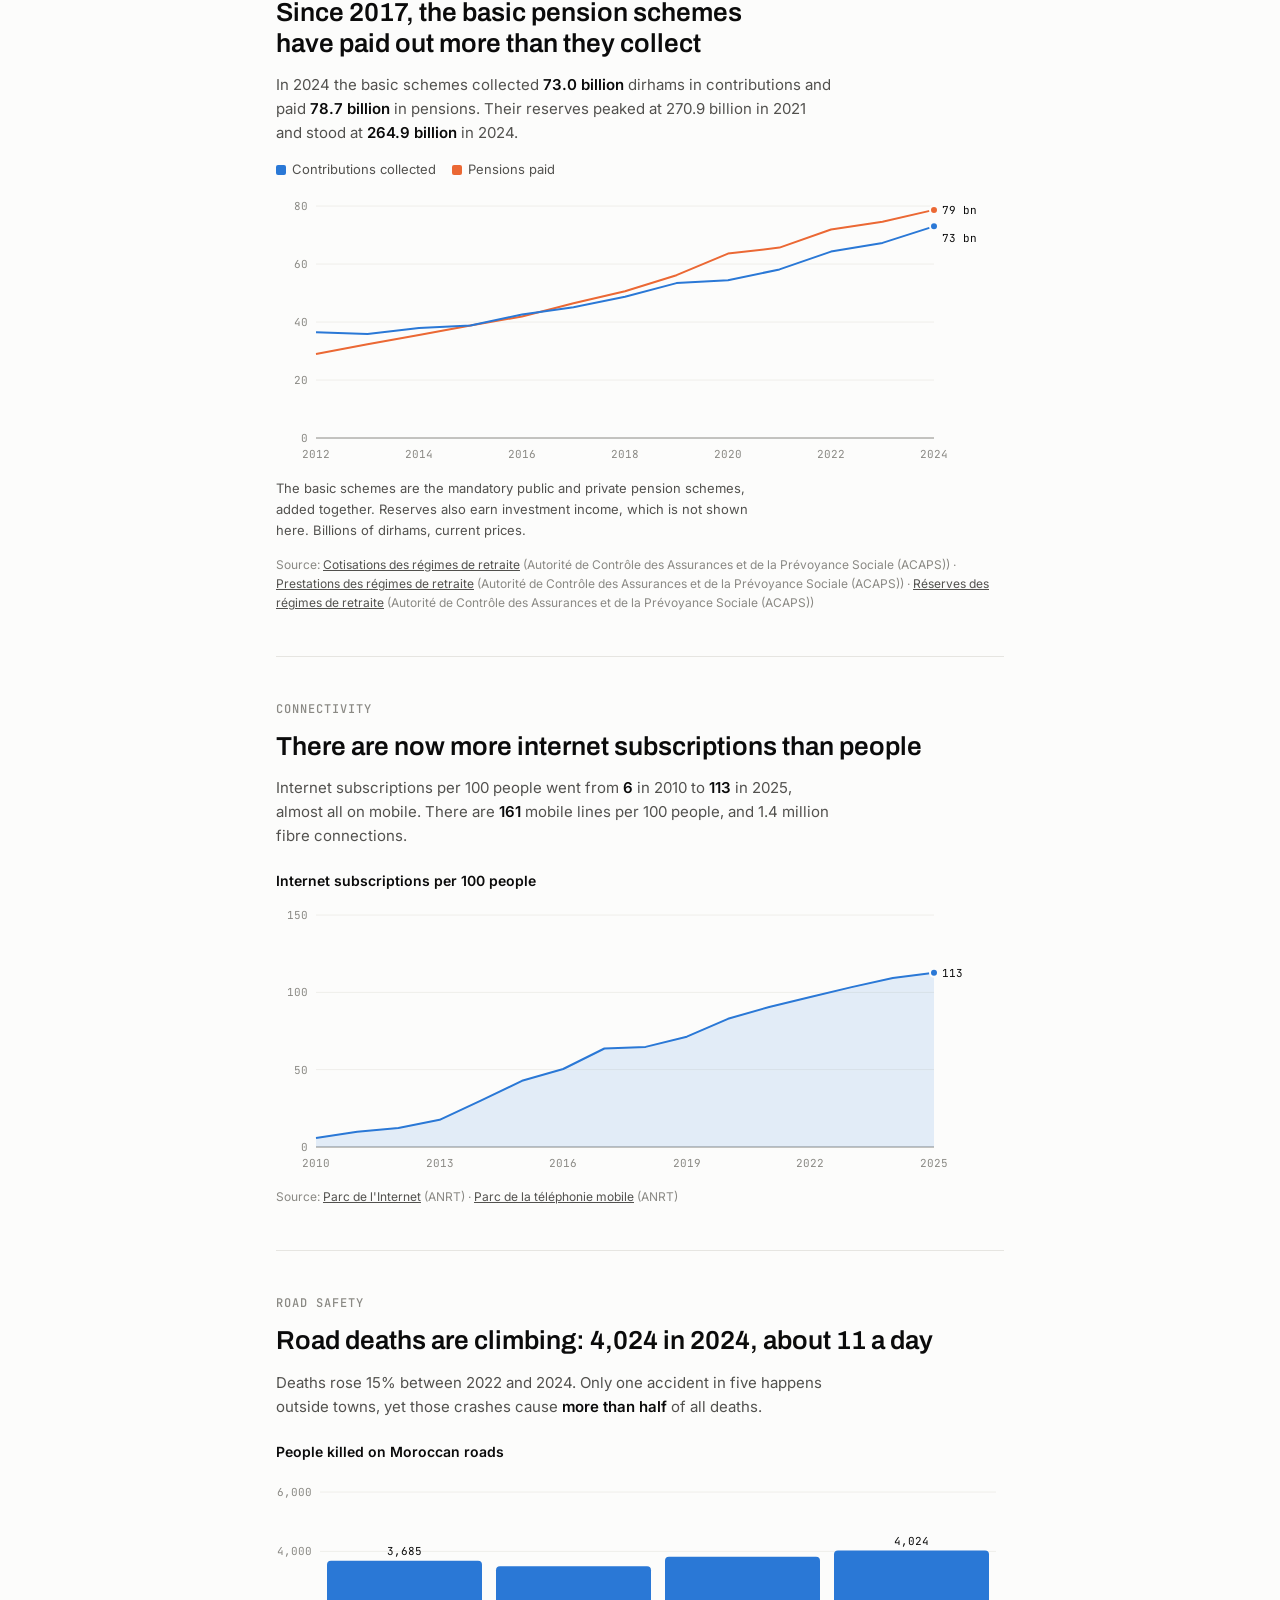
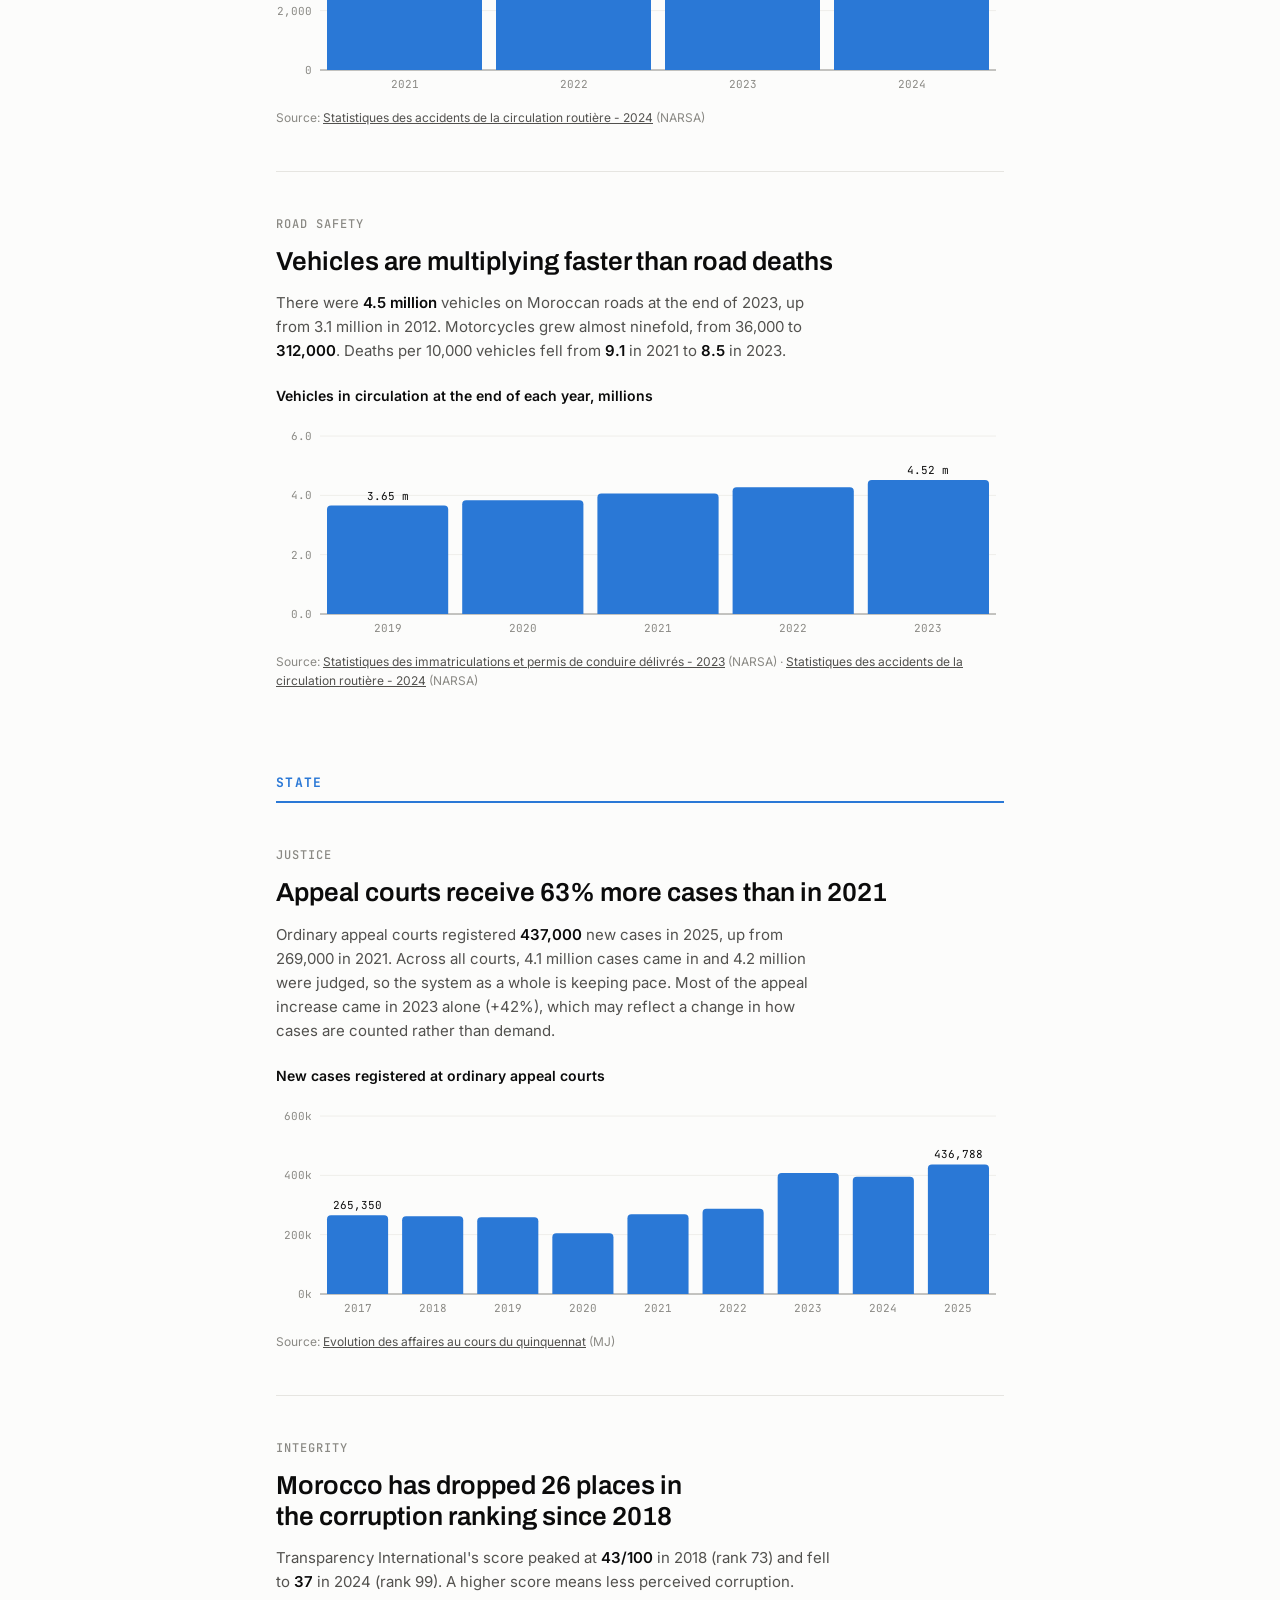
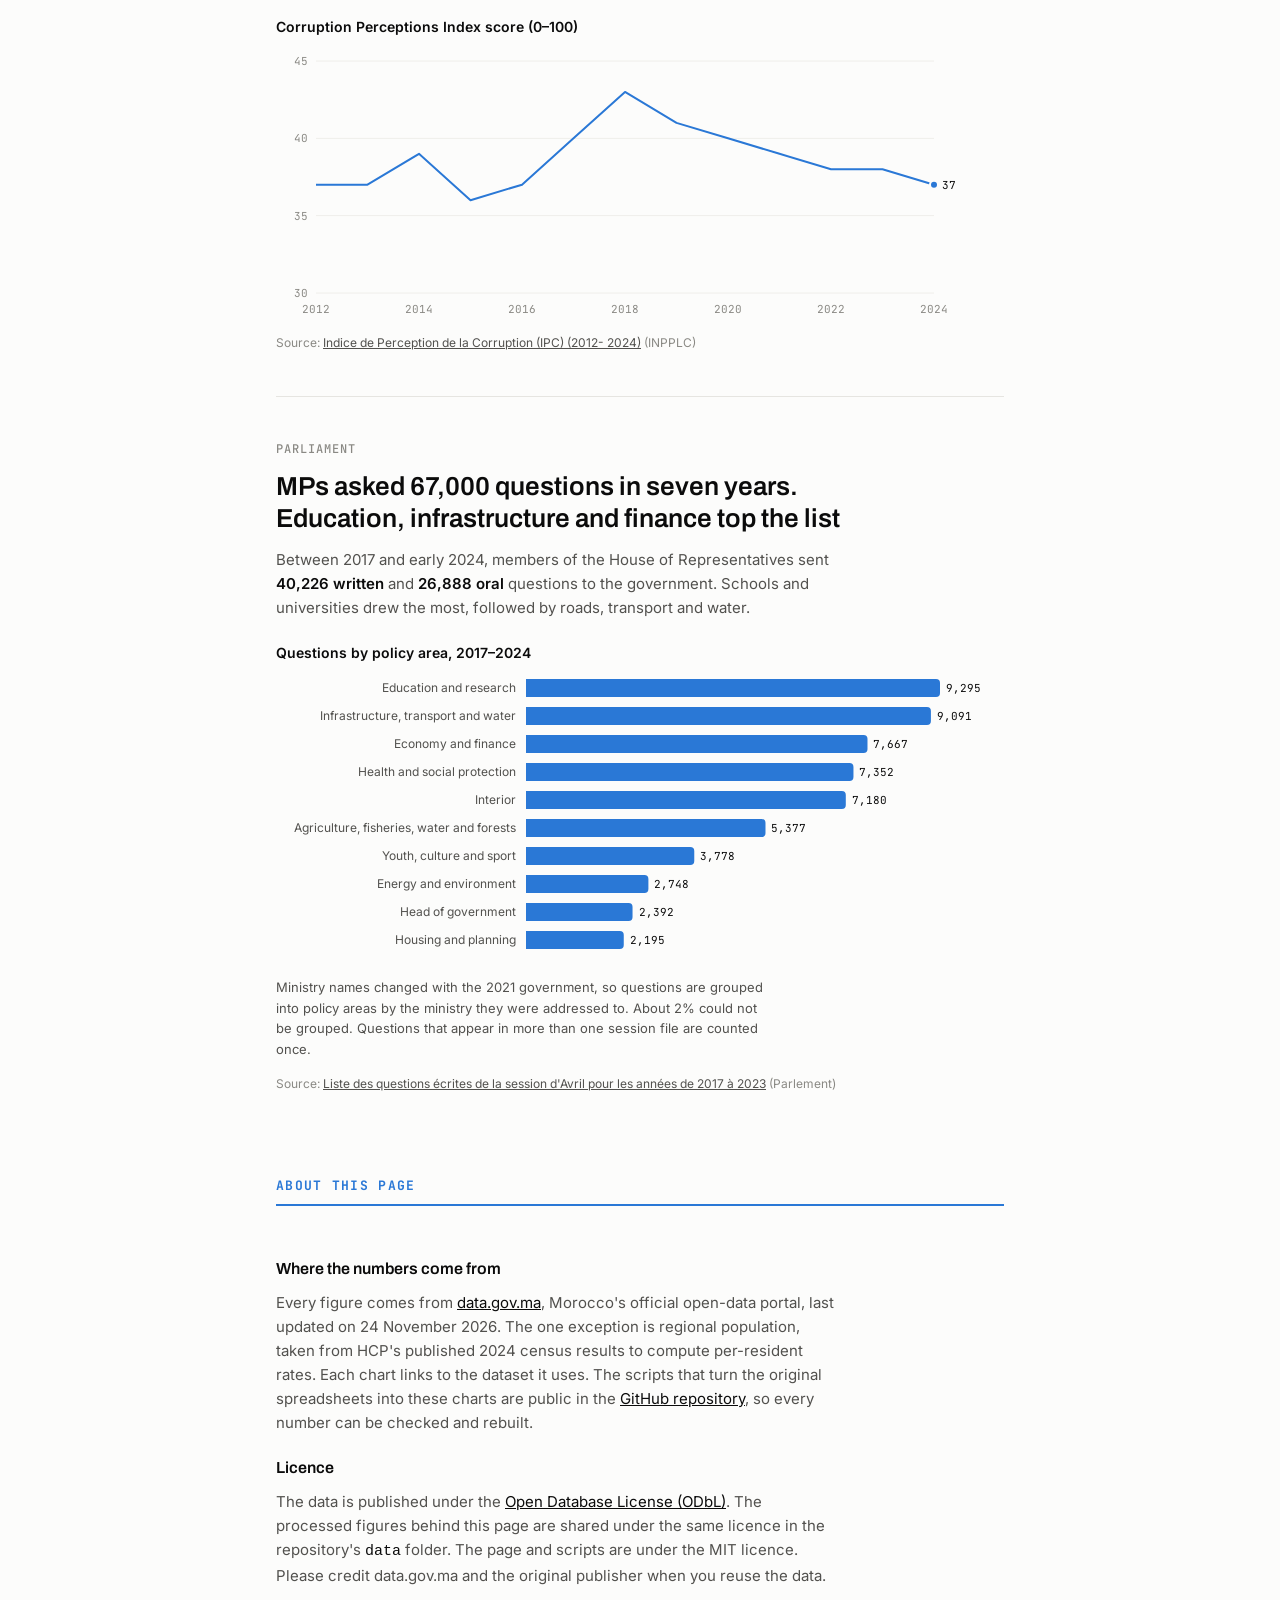
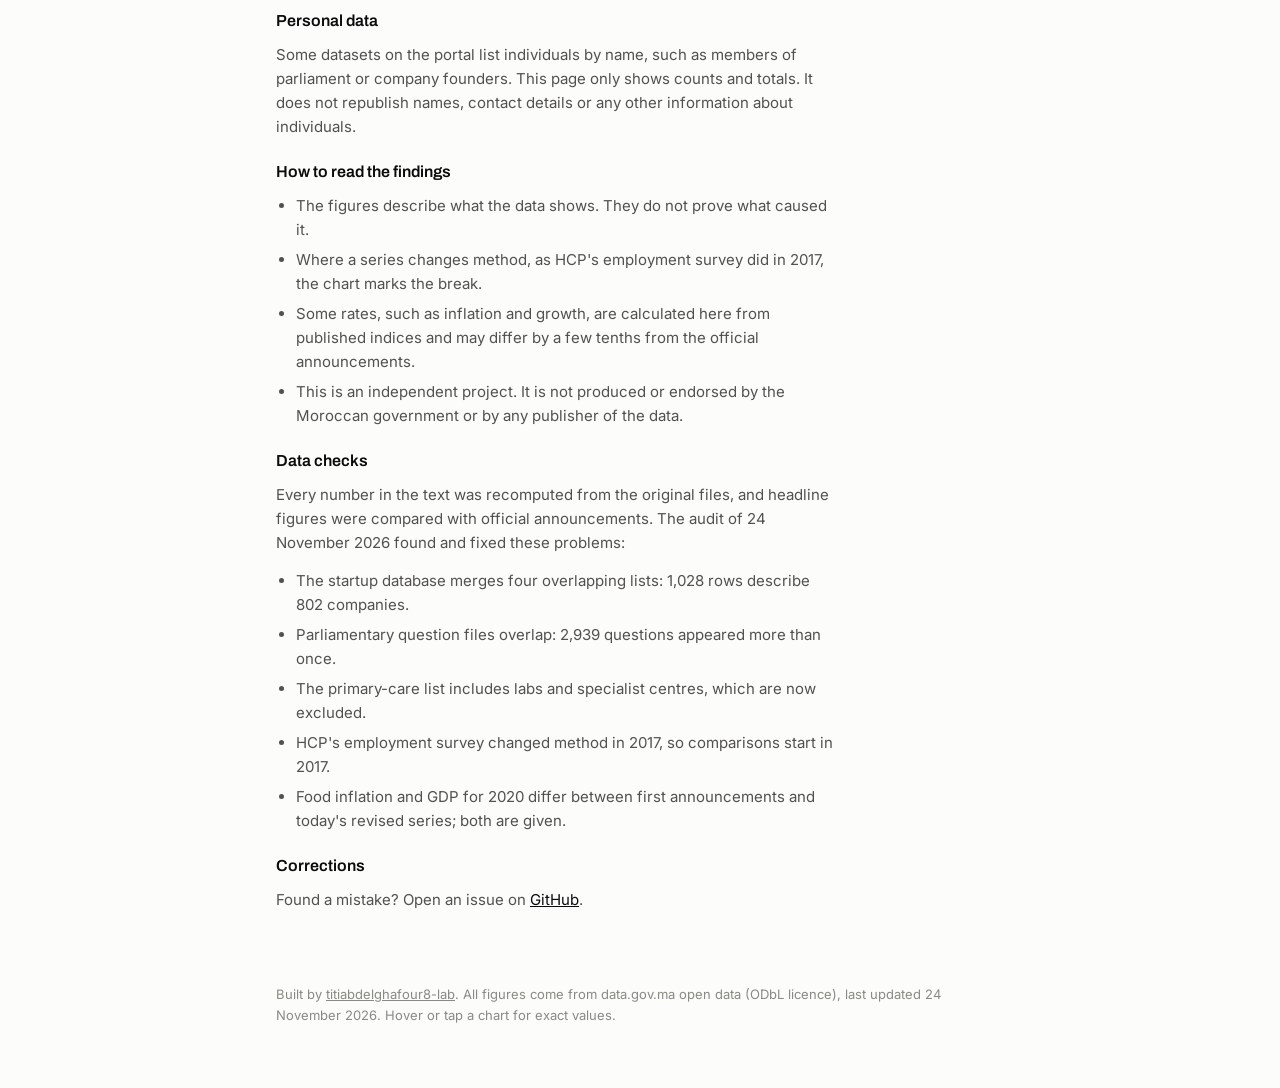
==== commit 36d1133a: "Project 3: Parliament page, what MPs ask about - Topics from the subject line of 67,111 unique quest" ====
--- a/index.html
+++ b/index.html
@@ -8,7 +8,7 @@
 <link rel="stylesheet" href="https://fonts.googleapis.com/css2?family=Archivo:wght@500;600;700&family=Inter:wght@400;500;600&family=JetBrains+Mono:wght@400;500&display=swap">
 <link rel="stylesheet" href="site/assets/site.css">
 
-<nav class="site" aria-label="Pages"><div class="wrap"><a href="index.html" aria-current="page">Findings</a><a href="water.html">Water</a><a href="prices.html">Prices</a></div></nav>
+<nav class="site" aria-label="Pages"><div class="wrap"><a href="index.html" aria-current="page">Findings</a><a href="water.html">Water</a><a href="prices.html">Prices</a><a href="parliament.html">Parliament</a></div></nav>
 <header class="intro"><div class="wrap">
   <h1>Morocco by the Numbers</h1>
   <p class="sub">Twenty-one findings from the government's own open data, grouped into land and water, work, the economy, daily life and the state.</p>
--- a/site/assets/site.css
+++ b/site/assets/site.css
@@ -95,3 +95,18 @@
 .swatches span { display: inline-flex; align-items: center; gap: 6px }
 .swatches i { width: 10px; height: 10px; border-radius: 2px; display: inline-block }
 .sub b { color: var(--fg); font-weight: 600 }
+
+/* Topic explorer */
+.cards { display: grid; grid-template-columns: repeat(auto-fill, minmax(220px, 1fr)); gap: 8px }
+.card { text-align: left; font: inherit; color: inherit; background: var(--bg); border: 1px solid var(--line); border-radius: 10px; padding: 10px 12px; cursor: pointer; display: grid; gap: 4px }
+.card:hover { background: var(--grid) }
+.card[aria-pressed="true"] { border-color: var(--s1); box-shadow: 0 0 0 1px var(--s1) inset }
+.card:focus-visible { outline: 2px solid var(--s1); outline-offset: 2px }
+.card .t { font: 600 14px/1.3 var(--display) }
+.card .ar { font-size: 13px; color: var(--muted) }
+.card .m { display: flex; justify-content: space-between; align-items: end; font: 12px var(--mono); color: var(--faint) }
+.detail { border: 1px solid var(--line); border-radius: 10px; padding: 14px 16px; display: grid; gap: 10px }
+.detail h3 { font: 600 17px var(--display); margin: 0 }
+.detail .names { font-size: 13px; color: var(--muted) }
+.examples { margin: 0; padding: 0 20px 0 0; display: grid; gap: 6px; font-size: 15px; color: var(--fg) }
+.words { font-size: 13px; color: var(--muted) }
